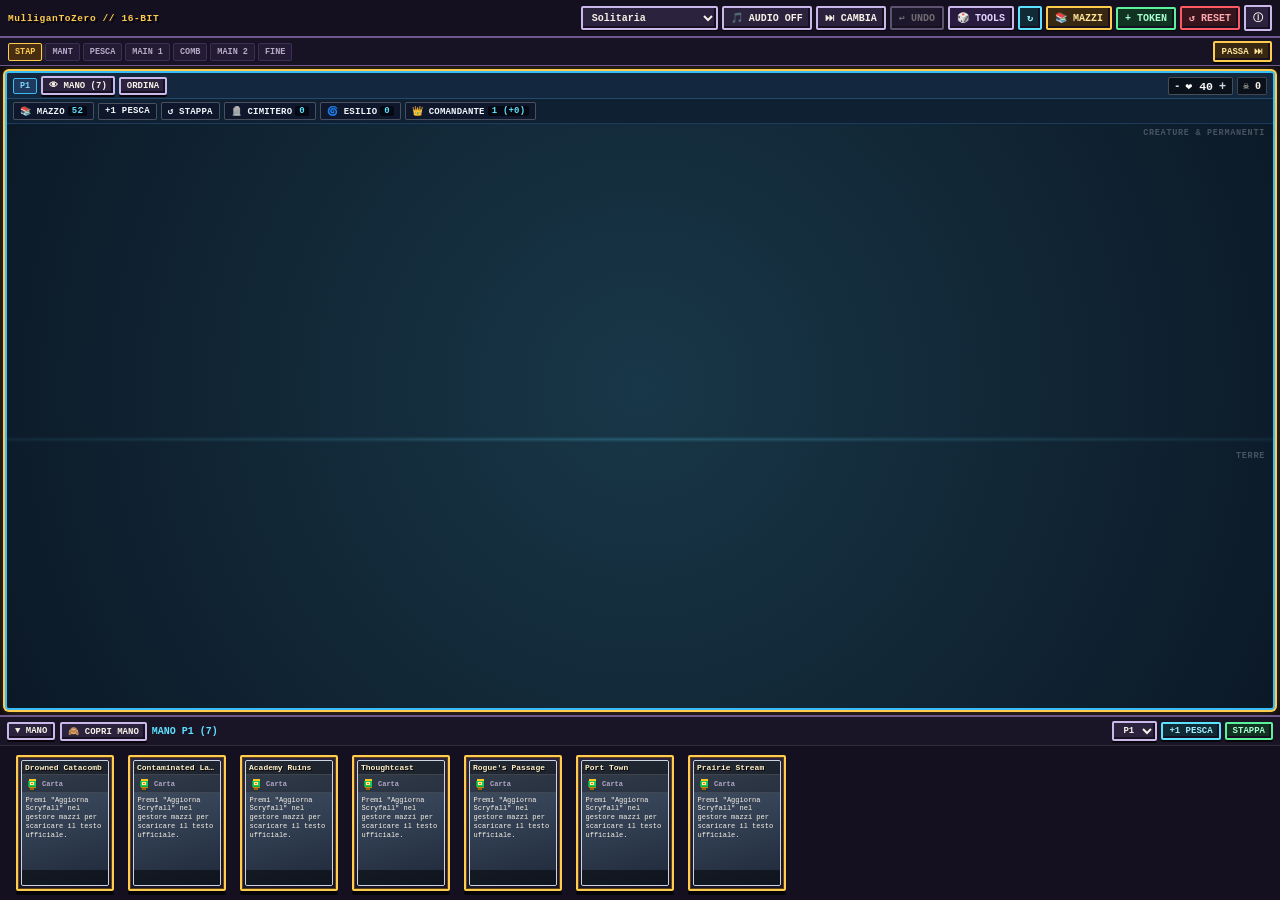
==== MTZ-beta.html @ a7242156 "Add files via upload" ====
<!DOCTYPE html>
<html lang="it">
<head>
<meta charset="UTF-8">
<meta name="viewport" content="width=device-width, initial-scale=1.0, maximum-scale=1.0, user-scalable=no">
<meta name="theme-color" content="#0e0b14">
<meta name="mobile-web-app-capable" content="yes">
<meta name="apple-mobile-web-app-capable" content="yes">
<title>MulliganToZero — MTG Tabletop Pro v5 (16-Bit Edition)</title>
<style>
  :root {
    --bg-dark: #0e0b14;
    --bg-panel: #1a1526;
    --bg-card: #241d34;
    --border-dim: #2a3142;
    --text-main: #f7f2e7;
    --text-muted: #b5a9c9;
    --gold: #ffcc4d;
    --arcane: #5ce1ff;
    --crimson: #ff5964;
    --emerald: #5cf29c;
    --accent-gold: #ffcc4d;
    --accent-cyan: #5ce1ff;
    --accent-green: #5cf29c;
    --accent-red: #ff5964;
    --accent-purple: #a855f7;
    --pixel-border: #6e598c;
    --pixel-light: #cbb8eb;
    --font-pixel: 'Courier New', Courier, monospace;
    --font-ui: 'Courier New', Courier, monospace;
  }

  * {
    box-sizing: border-box;
    -webkit-tap-highlight-color: transparent;
    user-select: none;
  }

  html, body {
    margin: 0;
    padding: 0;
    width: 100%;
    height: 100%;
    background-color: var(--bg-dark);
    background-image:
      radial-gradient(circle at 50% 12%, rgba(255, 204, 77, 0.12), transparent 55%),
      repeating-linear-gradient(
        0deg,
        rgba(255, 255, 255, 0.02) 0px,
        rgba(255, 255, 255, 0.02) 2px,
        transparent 2px,
        transparent 4px
      );
    color: var(--text-main);
    font-family: var(--font-ui);
    overflow: hidden;
  }

  /* 16-Bit Stepped Pixel FX Layer (Fast tiny sparkling dust, no big yellow balls) */
  #tavern-fx-layer {
    position: fixed;
    inset: 0;
    pointer-events: none;
    z-index: 9999;
    overflow: hidden;
  }

  .tavern-sparkle {
    position: absolute;
    width: 2px;
    height: 2px;
    background: #ffffff;
    box-shadow:
      0 -2px 0 rgba(92, 225, 255, 0.95),
      0 2px 0 rgba(92, 225, 255, 0.95),
      -2px 0 0 rgba(255, 232, 133, 0.95),
      2px 0 0 rgba(255, 232, 133, 0.95);
    transform: translate(-50%, -50%) scale(0.5);
    opacity: 0;
    animation: fastTwinkleSpark var(--dur, 480ms) steps(4) forwards;
  }

  .card-energy-pulse {
    border-color: var(--arcane) !important;
    box-shadow: 0 0 0 1px #ffffff, 0 0 12px rgba(92, 225, 255, 0.55), 0 5px 0 #07050a !important;
  }

  .card-glint-ring {
    position: absolute;
    inset: -2px;
    border: 1px dashed rgba(255, 248, 214, 0.85);
    pointer-events: none;
    animation: pixelRingAnim 420ms steps(4) forwards;
    z-index: 6;
  }

  .board-shake {
    animation: pixelShake 220ms steps(4);
  }

  @keyframes fastTwinkleSpark {
    0% {
      opacity: 0;
      transform: translate(-50%, -50%) scale(0.4);
    }
    25% {
      opacity: 1;
      transform: translate(calc(-50% + var(--dx, 10px) * 0.3), calc(-50% + var(--dy, -12px) * 0.3)) scale(1.15);
    }
    55% {
      opacity: 0.45;
      transform: translate(calc(-50% + var(--dx, 10px) * 0.65), calc(-50% + var(--dy, -12px) * 0.65)) scale(0.75);
    }
    80% {
      opacity: 1;
      transform: translate(calc(-50% + var(--dx, 10px) * 0.85), calc(-50% + var(--dy, -12px) * 0.85)) scale(1.0);
    }
    100% {
      opacity: 0;
      transform: translate(calc(-50% + var(--dx, 14px)), calc(-50% + var(--dy, -20px))) scale(0.2);
    }
  }

  @keyframes pixelRingAnim {
    0% { opacity: 1; transform: scale(0.96); }
    100% { opacity: 0; transform: scale(1.1); }
  }

  @keyframes pixelShake {
    0% { transform: translate(0, 0); }
    25% { transform: translate(-4px, 2px); }
    50% { transform: translate(4px, -2px); }
    75% { transform: translate(-2px, -2px); }
    100% { transform: translate(0, 0); }
  }

  /* App Shell */
  #app {
    display: flex;
    flex-direction: column;
    width: 100%;
    height: 100dvh;
  }

  /* Top Bar */
  .topbar {
    display: flex;
    align-items: center;
    justify-content: space-between;
    gap: 5px;
    padding: 5px 8px;
    background: #141020;
    border-bottom: 2px solid var(--pixel-border);
    flex-shrink: 0;
    z-index: 25;
  }

  .brand-title {
    font-family: var(--font-pixel);
    font-size: 9.5px;
    font-weight: 800;
    color: var(--gold);
    letter-spacing: 0.6px;
    text-shadow: 2px 2px 0 #07050a;
    white-space: nowrap;
  }

  .top-controls {
    display: flex;
    align-items: center;
    gap: 4px;
    overflow-x: auto;
    scrollbar-width: none;
  }
  .top-controls::-webkit-scrollbar { display: none; }

  .btn {
    font-family: var(--font-ui);
    background: #2b223d;
    color: var(--text-main);
    border: 2px solid var(--pixel-light);
    box-shadow: inset -2px -2px 0 #161022, 0 2px 0 #07050a;
    border-radius: 2px;
    padding: 4px 7px;
    font-size: 10px;
    font-weight: 700;
    text-transform: uppercase;
    cursor: pointer;
    white-space: nowrap;
    transition: transform 0.08s steps(2), background 0.1s steps(2);
  }
  .btn:hover { background: #3b2e54; border-color: var(--gold); color: #fff3c4; }
  .btn:active { transform: translateY(1px); }
  .btn:disabled { opacity: 0.4; pointer-events: none; }
  .btn-gold { border-color: var(--gold); background: #382811; color: #ffe599; }
  .btn-cyan { border-color: var(--arcane); background: #102a36; color: #9ef0ff; }
  .btn-green { border-color: var(--emerald); background: #103322; color: #a7ffcf; }
  .btn-red { border-color: var(--crimson); background: #38141c; color: #ffa8b0; }
  .btn-purple { border-color: var(--pixel-light); background: #291b3f; color: #e2d4ff; }
  .btn-audio-on {
    background: #472d12;
    border-color: var(--gold);
    color: var(--gold);
    box-shadow: inset -2px -2px 0 #241507, 0 0 10px rgba(255, 204, 77, 0.35), 0 2px 0 #07050a;
  }

  select.btn { padding: 3.5px 5px; outline: none; text-transform: none; }

  /* Phase Bar */
  .phasebar {
    display: flex;
    align-items: center;
    justify-content: space-between;
    gap: 4px;
    padding: 3px 8px;
    background: #171224;
    border-bottom: 1px solid var(--pixel-border);
    flex-shrink: 0;
    z-index: 20;
  }

  .phases-list {
    display: flex;
    align-items: center;
    gap: 3px;
    overflow-x: auto;
    scrollbar-width: none;
  }
  .phases-list::-webkit-scrollbar { display: none; }

  .phase-pill {
    font-size: 8.5px;
    font-weight: 800;
    padding: 3px 6px;
    border-radius: 2px;
    background: #231b33;
    color: var(--text-muted);
    border: 1px solid #3c2f57;
    cursor: pointer;
  }
  .phase-pill.active {
    background: #472d12;
    color: var(--gold);
    border-color: var(--gold);
    box-shadow: 0 0 8px rgba(255, 204, 77, 0.3);
  }

  /* Main Table Grid */
  #table-area {
    flex: 1;
    display: grid;
    gap: 5px;
    padding: 5px;
    overflow: hidden;
    position: relative;
    background: #0b0810;
  }

  .mode-solo { grid-template-columns: 1fr; grid-template-rows: 1fr; }
  .mode-1v1, .mode-1v1-normal { grid-template-columns: 1fr; grid-template-rows: 1fr 1fr; }
  .mode-1v1v1 { grid-template-columns: 1fr 1fr; grid-template-rows: 1fr 1fr; }
  .mode-1v1v1 .seat-0 { grid-column: 1 / 3; }
  .mode-1v1v1v1, .mode-2v2 { grid-template-columns: 1fr 1fr; grid-template-rows: 1fr 1fr; }

  /* Player Seat & Distinct Theme Tints */
  .player-seat {
    display: flex;
    flex-direction: column;
    border-radius: 4px;
    overflow: hidden;
    position: relative;
    transition: transform 0.25s steps(6), border-color 0.2s ease, box-shadow 0.2s ease;
  }

  /* P1: Blu di Prussia */
  .seat-theme-0 {
    background: #0d1b2a;
    border: 2px solid #38bdf8;
    box-shadow: inset 0 0 0 2px #1e3a5f, 0 4px 0 #07050a;
  }
  .seat-theme-0 .seat-header { background: #13283e; border-bottom: 1px solid #23496d; }
  .seat-theme-0 .zones-strip { background: #0f2033; border-bottom: 1px solid #1d3c5c; }
  .seat-theme-0 .battlefield {
    background:
      radial-gradient(circle at 50% 45%, rgba(92, 225, 255, 0.14) 0%, rgba(11, 24, 38, 0.78) 100%),
      linear-gradient(to bottom, transparent 53.5%, rgba(92, 225, 255, 0.22) 54%, transparent 54.5%);
  }
  .seat-theme-0 .p-badge { background: #1e3a5f; color: #7dd3fc; border-color: #38bdf8; }

  /* P2: Rosso Bordeaux */
  .seat-theme-1 {
    background: #260d14;
    border: 2px solid #ff5964;
    box-shadow: inset 0 0 0 2px #581829, 0 4px 0 #07050a;
  }
  .seat-theme-1 .seat-header { background: #38131d; border-bottom: 1px solid #631c2f; }
  .seat-theme-1 .zones-strip { background: #2d0f17; border-bottom: 1px solid #521727; }
  .seat-theme-1 .battlefield {
    background:
      radial-gradient(circle at 50% 45%, rgba(255, 89, 100, 0.15) 0%, rgba(32, 10, 16, 0.78) 100%),
      linear-gradient(to bottom, transparent 53.5%, rgba(255, 89, 100, 0.22) 54%, transparent 54.5%);
  }
  .seat-theme-1 .p-badge { background: #581829; color: #fda4af; border-color: #ff5964; }

  /* P3: Verde Militare */
  .seat-theme-2 {
    background: #142116;
    border: 2px solid #5cf29c;
    box-shadow: inset 0 0 0 2px #28422b, 0 4px 0 #07050a;
  }
  .seat-theme-2 .seat-header { background: #1c2e1f; border-bottom: 1px solid #324f36; }
  .seat-theme-2 .zones-strip { background: #172619; border-bottom: 1px solid #29412c; }
  .seat-theme-2 .battlefield {
    background:
      radial-gradient(circle at 50% 45%, rgba(92, 242, 156, 0.14) 0%, rgba(16, 28, 18, 0.78) 100%),
      linear-gradient(to bottom, transparent 53.5%, rgba(92, 242, 156, 0.2) 54%, transparent 54.5%);
  }
  .seat-theme-2 .p-badge { background: #28422b; color: #bbf7d0; border-color: #5cf29c; }

  /* P4: Giallo Ocra */
  .seat-theme-3 {
    background: #241b0c;
    border: 2px solid #ffcc4d;
    box-shadow: inset 0 0 0 2px #4d3712, 0 4px 0 #07050a;
  }
  .seat-theme-3 .seat-header { background: #332611; border-bottom: 1px solid #6e4f1a; }
  .seat-theme-3 .zones-strip { background: #291e0d; border-bottom: 1px solid #594015; }
  .seat-theme-3 .battlefield {
    background:
      radial-gradient(circle at 50% 45%, rgba(255, 204, 77, 0.14) 0%, rgba(30, 22, 9, 0.78) 100%),
      linear-gradient(to bottom, transparent 53.5%, rgba(255, 204, 77, 0.2) 54%, transparent 54.5%);
  }
  .seat-theme-3 .p-badge { background: #4d3712; color: #fde68a; border-color: #ffcc4d; }

  .player-seat.active-turn {
    box-shadow: 0 0 0 2px var(--gold), 0 0 14px rgba(255, 204, 77, 0.35);
  }

  .seat-rotated { transform: rotate(180deg); }

  /* Player Header */
  .seat-header {
    display: flex;
    align-items: center;
    justify-content: space-between;
    gap: 4px;
    padding: 3px 6px;
    flex-shrink: 0;
    flex-wrap: wrap;
  }

  .player-id { display: flex; align-items: center; gap: 4px; flex-wrap: wrap; }

  .p-badge {
    font-family: var(--font-pixel);
    font-size: 8.5px;
    font-weight: 800;
    padding: 2px 6px;
    border-radius: 2px;
    border: 1px solid;
  }

  .team-tag {
    font-size: 9px;
    font-weight: 800;
    padding: 1px 4px;
    border-radius: 2px;
    background: #311042;
    color: #e879f9;
  }

  .counters-row { display: flex; align-items: center; gap: 4px; }

  .life-box {
    display: flex;
    align-items: center;
    background: rgba(9, 12, 18, 0.8);
    border: 1px solid rgba(255, 255, 255, 0.25);
    border-radius: 2px;
    overflow: hidden;
  }

  .life-btn {
    background: transparent;
    border: none;
    box-shadow: none;
    color: #cbd5e1;
    font-weight: 800;
    font-size: 12px;
    padding: 1px 6px;
    cursor: pointer;
  }
  .life-btn:hover { background: rgba(255,255,255,0.12); color: #fff; transform: none; }

  .life-val {
    font-weight: 800;
    font-size: 11.5px;
    min-width: 22px;
    text-align: center;
    color: #f8fafc;
  }

  .mini-counter {
    display: flex;
    align-items: center;
    gap: 2px;
    background: rgba(9, 12, 18, 0.8);
    border: 1px solid rgba(255, 255, 255, 0.22);
    border-radius: 2px;
    padding: 2px 5px;
    font-size: 10px;
    font-weight: 700;
    cursor: pointer;
  }

  /* Zones Strip with Full Labels */
  .zones-strip {
    display: flex;
    align-items: center;
    gap: 4px;
    padding: 3px 6px;
    overflow-x: auto;
    flex-shrink: 0;
    scrollbar-width: none;
  }
  .zones-strip::-webkit-scrollbar { display: none; }

  .zone-chip {
    display: flex;
    align-items: center;
    gap: 3px;
    padding: 2.5px 6px;
    border-radius: 2px;
    font-size: 9px;
    font-weight: 800;
    letter-spacing: 0.2px;
    background: rgba(15, 23, 42, 0.82);
    border: 1px solid rgba(255, 255, 255, 0.24);
    color: #f1f5f9;
    cursor: pointer;
    white-space: nowrap;
  }
  .zone-chip.drop-hover {
    background: #472d12;
    border-color: var(--gold);
    color: #ffe599;
  }
  .zone-chip span.cnt {
    background: rgba(0, 0, 0, 0.6);
    padding: 0 4px;
    border-radius: 2px;
    color: var(--arcane);
    font-weight: 800;
  }

  /* Free-Form & Auto-Row Battlefield */
  .battlefield {
    flex: 1;
    position: relative;
    overflow: hidden;
    perspective: 900px;
  }

  .battlefield.drop-target-active {
    box-shadow: inset 0 0 20px rgba(92, 242, 156, 0.45);
    outline: 2px dashed rgba(92, 242, 156, 0.85);
    outline-offset: -3px;
  }

  .bf-guide-top, .bf-guide-bot {
    position: absolute;
    right: 8px;
    font-size: 8.5px;
    font-weight: 800;
    text-transform: uppercase;
    letter-spacing: 0.7px;
    color: rgba(241, 245, 249, 0.26);
    pointer-events: none;
  }
  .bf-guide-top { top: 4px; }
  .bf-guide-bot { top: 56%; }

  /* 16-Bit Card + 3D Tilt + Foil */
  .mtg-card {
    width: 98px;
    height: 136px;
    background: linear-gradient(165deg, #2d2342 0%, #191326 100%);
    border: 2px solid var(--gold);
    box-shadow: inset 0 0 0 1px #5c4318, 0 4px 0 #07050a;
    border-radius: 2px;
    padding: 3px;
    display: flex;
    flex-direction: column;
    position: relative;
    cursor: grab;
    transform-style: preserve-3d;
    transform: perspective(800px) rotateX(var(--rx, 0deg)) rotateY(var(--ry, 0deg)) translateZ(var(--tz, 0px));
    transition: transform 0.12s ease-out, border-color 0.12s ease, box-shadow 0.15s ease;
    flex-shrink: 0;
    touch-action: none;
    overflow: hidden;
  }

  .mtg-card::before {
    content: "";
    position: absolute;
    inset: 0;
    pointer-events: none;
    opacity: var(--foil-op, 0);
    background: radial-gradient(
      circle at var(--fx, 50%) var(--fy, 50%),
      rgba(255, 245, 190, 0.36) 0%,
      rgba(92, 225, 255, 0.22) 32%,
      rgba(255, 89, 100, 0.14) 55%,
      transparent 75%
    );
    mix-blend-mode: screen;
    transition: opacity 0.15s ease;
    z-index: 3;
  }

  .battlefield .mtg-card {
    position: absolute;
  }

  .mtg-card.tapped {
    transform: perspective(800px) rotate(90deg) scale(0.92);
    box-shadow: -4px 4px 0 #07050a;
  }

  .mtg-card.tap-flash { animation: tapPulse 0.4s steps(4); }
  @keyframes tapPulse {
    0% { box-shadow: 0 0 0 0 rgba(255, 204, 77, 0.9); }
    100% { box-shadow: 0 0 0 14px rgba(255, 204, 77, 0); }
  }

  .mtg-card.untap-flash { animation: untapPulse 0.4s steps(4); }
  @keyframes untapPulse {
    0% { box-shadow: 0 0 0 0 rgba(92, 242, 156, 0.9); }
    100% { box-shadow: 0 0 0 14px rgba(92, 242, 156, 0); }
  }

  .drag-ghost {
    position: fixed;
    z-index: 9500;
    pointer-events: none;
    transform: translate(-50%, -50%) scale(1.1) rotate(2deg);
    box-shadow: 0 14px 24px rgba(0, 0, 0, 0.85), 0 0 14px rgba(255, 204, 77, 0.55);
    opacity: 0.95;
  }

  .card-inner {
    flex: 1;
    border-radius: 2px;
    display: flex;
    flex-direction: column;
    overflow: hidden;
    background: linear-gradient(165deg, #33294d 0%, #1c152b 100%);
    border: 1px solid rgba(255, 255, 255, 0.2);
  }

  .frame-W .card-inner { background: linear-gradient(165deg, #6b6352 0%, #383226 100%); border-color: #fef08a; }
  .frame-U .card-inner { background: linear-gradient(165deg, #1d4ed8 0%, #0f172a 100%); border-color: #5ce1ff; }
  .frame-B .card-inner { background: linear-gradient(165deg, #6b21a8 0%, #1e1b4b 100%); border-color: #d8b4fe; }
  .frame-R .card-inner { background: linear-gradient(165deg, #991b1b 0%, #3d0c14 100%); border-color: #ff5964; }
  .frame-G .card-inner { background: linear-gradient(165deg, #15803d 0%, #052e16 100%); border-color: #5cf29c; }
  .frame-M {
    border-color: #ffe066;
    box-shadow: inset 0 0 0 1px #78350f, 0 0 10px rgba(255, 204, 77, 0.35), 0 4px 0 #07050a;
  }
  .frame-M .card-inner {
    background: linear-gradient(165deg, #a16207 0%, #713f12 48%, #451a03 100%);
    border-color: #fde047;
    box-shadow: inset 0 0 12px rgba(254, 240, 138, 0.45);
    position: relative;
  }
  .frame-M .card-inner::after {
    content: "";
    position: absolute;
    inset: 0;
    pointer-events: none;
    background: linear-gradient(
      115deg,
      transparent 18%,
      rgba(255, 248, 196, 0.28) 34%,
      rgba(92, 225, 255, 0.24) 46%,
      rgba(232, 121, 249, 0.22) 56%,
      rgba(255, 224, 102, 0.28) 68%,
      transparent 82%
    );
    background-size: 240% 240%;
    mix-blend-mode: screen;
    animation: goldFoilShimmer 3.6s linear infinite;
    z-index: 2;
  }
  .frame-M::before {
    opacity: max(0.32, var(--foil-op, 0)) !important;
    background: radial-gradient(
      circle at var(--fx, 50%) var(--fy, 50%),
      rgba(255, 250, 205, 0.55) 0%,
      rgba(92, 225, 255, 0.36) 26%,
      rgba(232, 121, 249, 0.28) 48%,
      rgba(255, 204, 77, 0.22) 66%,
      transparent 82%
    ) !important;
  }
  @keyframes goldFoilShimmer {
    0% { background-position: 0% 0%; }
    50% { background-position: 100% 100%; }
    100% { background-position: 0% 0%; }
  }
  .frame-C .card-inner { background: linear-gradient(165deg, #475569 0%, #1e293b 100%); border-color: #cbd5e1; }
  .frame-L .card-inner { background: linear-gradient(165deg, #57534e 0%, #292524 100%); border-color: #d6d3d1; }

  .card-head {
    display: flex;
    align-items: center;
    justify-content: space-between;
    gap: 2px;
    padding: 2px 3px;
    background: rgba(0, 0, 0, 0.52);
    border-bottom: 1px solid rgba(255, 255, 255, 0.14);
  }

  .card-name {
    font-size: 8px;
    font-weight: 800;
    color: #fff2c6;
    text-shadow: 1px 1px 0 #09060f;
    white-space: nowrap;
    overflow: hidden;
    text-overflow: ellipsis;
    flex: 1;
  }

  .card-mana { display: flex; align-items: center; gap: 1px; flex-shrink: 0; }

  .card-type {
    display: flex;
    align-items: center;
    gap: 3px;
    font-size: 7px;
    font-weight: 700;
    color: var(--text-muted);
    padding: 1.5px 3px;
    background: rgba(0, 0, 0, 0.28);
    border-bottom: 1px solid rgba(255, 255, 255, 0.1);
    white-space: nowrap;
    overflow: hidden;
  }

  .card-type-text {
    overflow: hidden;
    text-overflow: ellipsis;
    white-space: nowrap;
    flex: 1;
  }

  .pixel-type-icon {
    width: 14px;
    height: 14px;
    flex-shrink: 0;
    image-rendering: pixelated;
  }

  .pixel-type-icon.lg {
    width: 22px;
    height: 22px;
  }

  .card-oracle {
    flex: 1;
    padding: 2.5px 3.5px;
    font-size: 7px;
    line-height: 1.25;
    color: var(--text-main);
    overflow: hidden;
    word-break: break-word;
  }

  .card-footer {
    display: flex;
    align-items: center;
    justify-content: space-between;
    padding: 1.5px 3px;
    background: rgba(0, 0, 0, 0.5);
    min-height: 15px;
  }

  .quick-tap-btn {
    background: #2b223d;
    border: 1px solid var(--pixel-light);
    color: #f8fafc;
    border-radius: 2px;
    font-size: 8.5px;
    font-weight: 800;
    padding: 0 4px;
    line-height: 13px;
    cursor: pointer;
    z-index: 4;
  }

  .pt-badge {
    margin-left: auto;
    background: #140f1f;
    border: 1px solid var(--gold);
    border-radius: 2px;
    padding: 0 3.5px;
    font-size: 8px;
    font-weight: 800;
    color: var(--gold);
  }

  .counters-badge {
    position: absolute;
    top: -4px;
    right: -4px;
    background: var(--crimson);
    color: #fff;
    border: 1px solid #09060f;
    border-radius: 2px;
    padding: 0.5px 4px;
    font-size: 8.5px;
    font-weight: 800;
    z-index: 5;
  }

  /* Mana Symbols */
  .mana-sym {
    display: inline-flex;
    align-items: center;
    justify-content: center;
    width: 11px;
    height: 11px;
    border-radius: 2px;
    font-size: 7px;
    font-weight: 900;
    line-height: 1;
    border: 1px solid rgba(0,0,0,0.75);
    vertical-align: middle;
  }
  .mana-sym.lg { width: 17px; height: 17px; font-size: 10px; }
  .m-W { background: #fef9c3; color: #422006; }
  .m-U { background: #5ce1ff; color: #082f49; }
  .m-B { background: #a855f7; color: #faf5ff; }
  .m-R { background: #ff5964; color: #450a0a; }
  .m-G { background: #5cf29c; color: #052e16; }
  .m-C { background: #cbd5e1; color: #0f172a; }
  .m-T { background: #e2e8f0; color: #0f172a; }

  /* Hand Drawer */
  .hand-drawer {
    background: #141020;
    border-top: 2px solid var(--pixel-border);
    flex-shrink: 0;
    display: flex;
    flex-direction: column;
    z-index: 15;
  }

  .seat-hand-dock {
    background: rgba(14, 11, 20, 0.9);
    border-top: 1px solid var(--pixel-border);
    flex-shrink: 0;
    display: flex;
    flex-direction: column;
  }

  .hand-bar {
    height: 29px;
    display: flex;
    align-items: center;
    justify-content: space-between;
    padding: 0 7px;
    background: rgba(26, 21, 38, 0.95);
    border-bottom: 1px solid rgba(255, 255, 255, 0.1);
  }

  .hand-cards-strip {
    display: flex;
    align-items: center;
    gap: 14px;
    padding: 8px 16px;
    overflow-x: auto;
    overflow-y: hidden;
    height: 154px;
    flex-wrap: nowrap;
    -webkit-overflow-scrolling: touch;
    touch-action: pan-x;
    cursor: grab;
    scrollbar-width: thin;
    scrollbar-color: #6e598c #0e0b14;
    perspective: 900px;
  }
  .hand-cards-strip:active { cursor: grabbing; }

  .hand-cards-strip.peek-hidden .mtg-card {
    background: linear-gradient(135deg, #241d34 0%, #140f1f 100%);
    border-color: var(--gold);
  }
  .hand-cards-strip.peek-hidden .mtg-card::before { display: none; }
  .hand-cards-strip.peek-hidden .card-inner { opacity: 0; }
  .hand-cards-strip.peek-hidden .mtg-card::after {
    content: 'MTZ';
    position: absolute;
    inset: 0;
    display: flex;
    align-items: center;
    justify-content: center;
    font-family: var(--font-pixel);
    font-size: 10px;
    font-weight: 800;
    color: var(--gold);
    letter-spacing: 1px;
  }

  .collapsed .hand-cards-strip { display: none; }

  /* Modals */
  .modal-backdrop {
    position: fixed;
    inset: 0;
    background: rgba(8, 6, 12, 0.84);
    display: none;
    align-items: center;
    justify-content: center;
    padding: 12px;
    z-index: 100;
  }
  .modal-backdrop.open { display: flex; }

  .modal-box {
    width: 100%;
    max-width: 460px;
    max-height: 88dvh;
    background: var(--bg-panel);
    border: 3px solid var(--pixel-light);
    box-shadow: inset 0 0 0 3px var(--pixel-border), 0 6px 0 #07050a;
    border-radius: 2px;
    display: flex;
    flex-direction: column;
    overflow: hidden;
  }

  .modal-head {
    display: flex;
    align-items: center;
    justify-content: space-between;
    padding: 9px 12px;
    background: #231b33;
    border-bottom: 2px solid var(--pixel-border);
  }

  .modal-title {
    font-family: var(--font-pixel);
    font-size: 9.5px;
    font-weight: 800;
    color: var(--gold);
  }

  .modal-body {
    padding: 12px;
    overflow-y: auto;
    display: flex;
    flex-direction: column;
    gap: 10px;
    touch-action: pan-y;
  }

  .inspect-card-preview {
    width: 100%;
    background: #09060f;
    border: 3px solid var(--gold);
    border-radius: 2px;
    padding: 6px;
  }

  .inspect-inner {
    border-radius: 2px;
    padding: 10px;
    background: linear-gradient(165deg, #2d2342 0%, #191326 100%);
    border: 1px solid rgba(255,255,255,0.2);
    display: flex;
    flex-direction: column;
    gap: 8px;
  }

  .inspect-head {
    display: flex;
    align-items: center;
    justify-content: space-between;
    gap: 8px;
    border-bottom: 1px solid rgba(255,255,255,0.15);
    padding-bottom: 6px;
  }

  .inspect-name { font-size: 14px; font-weight: 800; color: #fff2c6; }
  .inspect-type { display: flex; align-items: center; gap: 6px; font-size: 11.5px; font-weight: 600; color: var(--text-muted); }
  .inspect-oracle {
    font-size: 12.5px;
    line-height: 1.45;
    color: var(--text-main);
    background: rgba(0,0,0,0.35);
    padding: 8px;
    border-radius: 2px;
    max-height: 150px;
    overflow-y: auto;
    white-space: pre-line;
  }

  .action-grid { display: grid; grid-template-columns: 1fr 1fr; gap: 6px; }

  textarea.deck-input, input.text-input {
    width: 100%;
    background: #110d1a;
    color: var(--text-main);
    border: 2px solid var(--pixel-border);
    box-shadow: inset 2px 2px 0 #07050a;
    border-radius: 2px;
    padding: 8px;
    font-family: var(--font-ui);
    font-size: 12px;
    user-select: text;
  }

  .progress-bar-wrap {
    width: 100%;
    height: 10px;
    background: #110d1a;
    border-radius: 2px;
    overflow: hidden;
    border: 1px solid var(--pixel-border);
    display: none;
  }
  .progress-bar-fill {
    height: 100%;
    width: 0%;
    background: linear-gradient(90deg, var(--gold), var(--emerald));
    transition: width 0.2s ease;
  }

  .list-item {
    display: flex;
    align-items: center;
    justify-content: space-between;
    gap: 6px;
    padding: 7px 9px;
    background: #231b33;
    border: 1px solid var(--pixel-border);
    border-radius: 2px;
    font-size: 12px;
  }

  .mana-pool-grid {
    display: grid;
    grid-template-columns: repeat(6, 1fr);
    gap: 6px;
  }

  .mana-pool-cell {
    display: flex;
    flex-direction: column;
    align-items: center;
    gap: 4px;
    background: #231b33;
    border: 1px solid var(--pixel-border);
    border-radius: 2px;
    padding: 6px 4px;
  }

  .credits-footer {
    font-size: 11px;
    color: var(--text-main);
    background: #110d1a;
    border: 1px solid var(--pixel-border);
    border-radius: 2px;
    padding: 10px;
    line-height: 1.45;
  }
</style>
</head>
<body>

<div id="tavern-fx-layer" aria-hidden="true"></div>

<div id="app">
  <!-- Top Bar -->
  <header class="topbar">
    <span class="brand-title">MulliganToZero // 16-BIT</span>
    <div class="top-controls">
      <select id="mode-select" class="btn" onchange="changeMode(this.value)">
        <option value="solo">Solitaria</option>
        <option value="1v1">1 vs 1 (Specchio)</option>
        <option value="1v1-normal">1 vs 1 (Normale)</option>
        <option value="1v1v1">1v1v1</option>
        <option value="1v1v1v1">1v1v1v1</option>
        <option value="2v2">2 vs 2</option>
      </select>
      <button id="audio-btn" class="btn" onclick="toggleTavernMusic()" title="Musica Taverna 84 BPM">🎵 AUDIO OFF</button>
      <button id="next-track-btn" class="btn" onclick="cycleTavernTrack()" title="Cambia traccia">⏭ CAMBIA</button>
      <button id="undo-btn" class="btn" onclick="undoLastAction()" disabled title="Annulla ultima azione">↩ UNDO</button>
      <button class="btn btn-purple" onclick="openToolsModal()" title="Dado D20, Moneta &amp; Pool Mana">🎲 TOOLS</button>
      <button class="btn btn-cyan" onclick="rotateSeats()" title="Ruota sedute tavolo">↻</button>
      <button class="btn btn-gold" onclick="openDeckManager()">📚 MAZZI</button>
      <button class="btn btn-green" onclick="openTokenModal()">+ TOKEN</button>
      <button id="reset-btn" class="btn btn-red" onclick="handleResetClick()">↺ RESET</button>
      <button class="btn" onclick="openCreditsModal()">ⓘ</button>
    </div>
  </header>

  <!-- Phase Bar -->
  <div class="phasebar">
    <div class="phases-list" id="phases-list">
      <div class="phase-pill active" onclick="setPhase(0)">STAP</div>
      <div class="phase-pill" onclick="setPhase(1)">MANT</div>
      <div class="phase-pill" onclick="setPhase(2)">PESCA</div>
      <div class="phase-pill" onclick="setPhase(3)">MAIN 1</div>
      <div class="phase-pill" onclick="setPhase(4)">COMB</div>
      <div class="phase-pill" onclick="setPhase(5)">MAIN 2</div>
      <div class="phase-pill" onclick="setPhase(6)">FINE</div>
    </div>
    <button class="btn btn-gold" style="padding:3px 7px;font-size:9px;" onclick="passTurn()">PASSA ⏭</button>
  </div>

  <!-- Table Area -->
  <main id="table-area" class="mode-solo"></main>

  <!-- Global Collapsible Hand Drawer -->
  <section id="hand-drawer" class="hand-drawer">
    <div class="hand-bar">
      <div style="display:flex;align-items:center;gap:5px;">
        <button id="toggle-hand-btn" class="btn" style="padding:2px 6px;font-size:9px;" onclick="toggleHandDrawer()">▼ MANO</button>
        <button id="global-peek-btn" class="btn" style="padding:2px 6px;font-size:9px;" onclick="togglePeekPrivacy(state.handPlayer)">🙈 COPRI</button>
        <span id="hand-owner-label" style="font-size:10px;font-weight:800;color:var(--arcane);">MANO P1 (0)</span>
      </div>
      <div style="display:flex;align-items:center;gap:4px;">
        <select id="active-hand-player" class="btn" style="padding:2px 5px;font-size:9px;" onchange="selectHandPlayer(parseInt(this.value, 10))"></select>
        <button class="btn btn-cyan" style="padding:2px 6px;font-size:9px;" onclick="drawCards(state.handPlayer, 1)">+1 PESCA</button>
        <button class="btn btn-green" style="padding:2px 6px;font-size:9px;" onclick="untapAll(state.handPlayer)">STAPPA</button>
      </div>
    </div>
    <div id="hand-cards-strip" class="hand-cards-strip"></div>
  </section>
</div>

<!-- Card Action / Inspect Modal -->
<div id="card-modal" class="modal-backdrop" onclick="if(event.target===this) closeModal('card-modal')">
  <div class="modal-box">
    <div class="modal-head">
      <span class="modal-title">COSA VUOI FARE?</span>
      <button class="btn btn-red" style="padding:3px 8px;" onclick="closeModal('card-modal')">✕</button>
    </div>
    <div class="modal-body" id="card-modal-body"></div>
  </div>
</div>

<!-- Library / Zone Modal -->
<div id="zone-modal" class="modal-backdrop" onclick="if(event.target===this) closeModal('zone-modal')">
  <div class="modal-box">
    <div class="modal-head">
      <span class="modal-title" id="zone-modal-title">ZONA</span>
      <button class="btn btn-red" style="padding:3px 8px;" onclick="closeModal('zone-modal')">✕</button>
    </div>
    <div class="modal-body" id="zone-modal-body"></div>
  </div>
</div>

<!-- Tools Modal (D20, Coin Flip, Mana Pool) -->
<div id="tools-modal" class="modal-backdrop" onclick="if(event.target===this) closeModal('tools-modal')">
  <div class="modal-box">
    <div class="modal-head">
      <span class="modal-title">DADI, MONETA &amp; MANA POOL</span>
      <button class="btn btn-red" style="padding:3px 8px;" onclick="closeModal('tools-modal')">✕</button>
    </div>
    <div class="modal-body">
      <div style="display:grid;grid-template-columns:1fr 1fr;gap:8px;">
        <button class="btn btn-gold" style="padding:10px;font-size:11px;" onclick="rollDice(20)">🎲 LANCIA D20</button>
        <button class="btn btn-cyan" style="padding:10px;font-size:11px;" onclick="flipCoin()">🪙 LANCIA MONETA</button>
      </div>
      <div id="tool-result-box" style="text-align:center;padding:10px;background:#110d1a;border:1px solid var(--pixel-border);border-radius:2px;font-size:13px;font-weight:800;color:var(--gold);">
        Pronto per il lancio!
      </div>
      <div style="display:flex;align-items:center;justify-content:space-between;">
        <span style="font-size:10.5px;font-weight:800;color:var(--text-muted);">POOL MANA FLOTTANTE</span>
        <button class="btn btn-red" style="padding:2px 7px;font-size:9.5px;" onclick="clearManaPool()">SVUOTA MANA</button>
      </div>
      <div class="mana-pool-grid" id="mana-pool-grid"></div>
    </div>
  </div>
</div>

<!-- Deck Manager Modal -->
<div id="deck-modal" class="modal-backdrop" onclick="if(event.target===this) closeModal('deck-modal')">
  <div class="modal-box" style="max-width:520px;">
    <div class="modal-head">
      <span class="modal-title">GESTIONE MAZZI &amp; SCRYFALL</span>
      <button class="btn btn-red" style="padding:3px 8px;" onclick="closeModal('deck-modal')">✕</button>
    </div>
    <div class="modal-body">
      <div style="display:flex;gap:6px;flex-wrap:wrap;">
        <select id="saved-decks-select" class="btn" style="flex:1;" onchange="loadDeckIntoEditor(this.value)"></select>
        <button class="btn btn-green" onclick="createNewDeckSlot()">+ NUOVO</button>
        <button class="btn btn-red" onclick="deleteCurrentDeck()">🗑</button>
      </div>
      <input id="deck-name-input" class="text-input" placeholder="Nome del mazzo (es. The Borg Collective)">
      <div style="display:grid;grid-template-columns:1fr 1fr;gap:6px;">
        <div>
          <label style="font-size:10px;color:var(--text-muted);font-weight:700;">COMANDANTE (Opzionale)</label>
          <input id="deck-commander-input" class="text-input" placeholder="es. The Borg Queen">
        </div>
        <div>
          <label style="font-size:10px;color:var(--text-muted);font-weight:700;">ASSEGNA A GIOCATORE</label>
          <div style="display:flex;gap:4px;">
            <select id="assign-player-select" class="btn" style="flex:1;">
              <option value="0">P1 (Blu di Prussia)</option>
              <option value="1">P2 (Rosso Bordeaux)</option>
              <option value="2">P3 (Verde Militare)</option>
              <option value="3">P4 (Giallo Ocra)</option>
            </select>
            <button class="btn btn-gold" onclick="saveAndAssignDeck()">CARICA</button>
          </div>
        </div>
      </div>
      <label style="font-size:10px;color:var(--text-muted);font-weight:700;">LISTA MAZZO (Formati Arena/MTGO supportati)</label>
      <textarea id="deck-list-textarea" class="deck-input" rows="7" placeholder="Incolla qui la lista del mazzo..."></textarea>
      <label style="font-size:10px;color:var(--text-muted);font-weight:700;">SIDEBOARD (Opzionale)</label>
      <textarea id="deck-sideboard-textarea" class="deck-input" rows="2" placeholder="1 Disallow"></textarea>

      <div class="progress-bar-wrap" id="scryfall-progress-wrap">
        <div class="progress-bar-fill" id="scryfall-progress-fill"></div>
      </div>
      <div id="scryfall-status" style="font-size:11px;color:var(--arcane);font-weight:600;"></div>

      <div style="display:flex;gap:6px;flex-wrap:wrap;">
        <button class="btn btn-gold" style="flex:1;" onclick="saveAndAssignDeck()">💾 SALVA &amp; CARICA NEL TAVOLO</button>
        <button class="btn btn-cyan" onclick="forceRefreshScryfall()">🔄 AGGIORNA SCRYFALL</button>
      </div>
    </div>
  </div>
</div>

<!-- Token Modal -->
<div id="token-modal" class="modal-backdrop" onclick="if(event.target===this) closeModal('token-modal')">
  <div class="modal-box">
    <div class="modal-head">
      <span class="modal-title">CREA PEDINA (TOKEN)</span>
      <button class="btn btn-red" style="padding:3px 8px;" onclick="closeModal('token-modal')">✕</button>
    </div>
    <div class="modal-body">
      <select id="token-owner" class="btn">
        <option value="0">Per Giocatore P1 (Blu di Prussia)</option>
        <option value="1">Per Giocatore P2 (Rosso Bordeaux)</option>
        <option value="2">Per Giocatore P3 (Verde Militare)</option>
        <option value="3">Per Giocatore P4 (Giallo Ocra)</option>
      </select>
      <input id="token-name" class="text-input" placeholder="Nome pedina" value="Pedina Creatura">
      <div style="display:grid;grid-template-columns:1fr 1fr 1fr;gap:6px;">
        <input id="token-pt" class="text-input" placeholder="F/C (es. 1/1)" value="1/1">
        <select id="token-color" class="btn">
          <option value="C">Incolore</option>
          <option value="W">Bianco (W)</option>
          <option value="U">Blu (U)</option>
          <option value="B">Nero (B)</option>
          <option value="R">Rosso (R)</option>
          <option value="G">Verde (G)</option>
          <option value="M">Multicolore</option>
        </select>
        <input id="token-qty" type="number" min="1" max="20" class="text-input" value="1">
      </div>
      <textarea id="token-oracle" class="deck-input" rows="2" placeholder="Abilità (es. Volare, Tocco letale)"></textarea>
      <button class="btn btn-green" onclick="createCustomToken()">✨ GENERA SUL CAMPO</button>
    </div>
  </div>
</div>

<!-- Credits & Legal Modal -->
<div id="credits-modal" class="modal-backdrop" onclick="if(event.target===this) closeModal('credits-modal')">
  <div class="modal-box">
    <div class="modal-head">
      <span class="modal-title">MULLIGANTOZERO — CREDITS &amp; INFO</span>
      <button class="btn btn-red" style="padding:3px 8px;" onclick="closeModal('credits-modal')">✕</button>
    </div>
    <div class="modal-body">
      <div class="credits-footer">
        <strong style="color:var(--gold);font-size:13px;">MulliganToZero — MTG Tabletop Pro v5 (16-Bit Edition)</strong><br><br>
        <strong>Created by Corrado Gallo</strong> with the assistance of AI (<strong>Google Gemini</strong>).<br><br>
        <strong>Tutela &amp; Licenza:</strong> © 2026 Corrado Gallo. Codice sorgente distribuito sotto licenza MIT con attribuzione obbligatoria all'autore.<br><br>
        <strong>Disclaimer IP:</strong> I dati delle carte sono recuperati tramite le API pubbliche di Scryfall. <em>Magic: The Gathering</em>, i simboli di mana e i testi delle carte sono proprietà intellettuale di Wizards of the Coast LLC. MulliganToZero è uno strumento fan-made non ufficiale.
      </div>
    </div>
  </div>
</div>

<script>
// ==================== 16x16 PIXEL-ART SVG CARD TYPE ICONS ====================
const PIXEL_ICONS = {
  creature: `<svg class="pixel-type-icon" viewBox="0 0 16 16" shape-rendering="crispEdges">
    <rect x="2" y="2" width="2" height="2" fill="#fca5a5"/><rect x="3" y="4" width="2" height="3" fill="#ef4444"/><rect x="4" y="7" width="2" height="3" fill="#dc2626"/><rect x="5" y="10" width="2" height="3" fill="#991b1b"/><rect x="6" y="13" width="1" height="2" fill="#7f1d1d"/>
    <rect x="6" y="1" width="2" height="3" fill="#fef2f2"/><rect x="7" y="4" width="2" height="3" fill="#ef4444"/><rect x="8" y="7" width="2" height="4" fill="#dc2626"/><rect x="9" y="11" width="2" height="3" fill="#991b1b"/>
    <rect x="11" y="2" width="2" height="2" fill="#fca5a5"/><rect x="11" y="4" width="2" height="3" fill="#ef4444"/><rect x="12" y="7" width="2" height="3" fill="#dc2626"/><rect x="13" y="10" width="1" height="3" fill="#991b1b"/>
  </svg>`,

  instant: `<svg class="pixel-type-icon" viewBox="0 0 16 16" shape-rendering="crispEdges">
    <rect x="1" y="6" width="4" height="4" fill="#f59e0b"/><rect x="5" y="6" width="3" height="2" fill="#fbbf24"/><rect x="2" y="10" width="3" height="2" fill="#d97706"/>
    <rect x="8" y="5" width="2" height="2" fill="#e0f2fe"/><rect x="10" y="3" width="2" height="3" fill="#38bdf8"/><rect x="9" y="6" width="3" height="2" fill="#0284c7"/><rect x="12" y="4" width="3" height="2" fill="#7dd3fc"/><rect x="11" y="8" width="2" height="3" fill="#38bdf8"/><rect x="13" y="10" width="2" height="2" fill="#e0f2fe"/>
  </svg>`,

  sorcery: `<svg class="pixel-type-icon" viewBox="0 0 16 16" shape-rendering="crispEdges">
    <rect x="7" y="1" width="2" height="2" fill="#fef08a"/><rect x="5" y="3" width="6" height="2" fill="#facc15"/><rect x="4" y="5" width="8" height="3" fill="#f97316"/><rect x="5" y="8" width="6" height="2" fill="#ef4444"/><rect x="7" y="6" width="2" height="3" fill="#fffbeb"/>
    <rect x="2" y="10" width="4" height="2" fill="#fbbf24"/><rect x="3" y="12" width="3" height="2" fill="#d97706"/>
    <rect x="10" y="10" width="4" height="2" fill="#fbbf24"/><rect x="10" y="12" width="3" height="2" fill="#d97706"/>
  </svg>`,

  enchantment: `<svg class="pixel-type-icon" viewBox="0 0 16 16" shape-rendering="crispEdges">
    <rect x="7" y="1" width="2" height="2" fill="#bbf7d0"/>
    <rect x="6" y="3" width="1" height="2" fill="#4ade80"/><rect x="9" y="3" width="1" height="2" fill="#4ade80"/>
    <rect x="2" y="5" width="12" height="2" fill="#22c55e"/>
    <rect x="4" y="7" width="2" height="2" fill="#86efac"/><rect x="10" y="7" width="2" height="2" fill="#86efac"/><rect x="7" y="7" width="2" height="2" fill="#dcfce7"/>
    <rect x="5" y="9" width="2" height="2" fill="#4ade80"/><rect x="9" y="9" width="2" height="2" fill="#4ade80"/>
    <rect x="3" y="11" width="3" height="2" fill="#16a34a"/><rect x="10" y="11" width="3" height="2" fill="#16a34a"/><rect x="7" y="11" width="2" height="2" fill="#22c55e"/>
    <rect x="2" y="13" width="2" height="2" fill="#86efac"/><rect x="12" y="13" width="2" height="2" fill="#86efac"/>
  </svg>`,

  artifact: `<svg class="pixel-type-icon" viewBox="0 0 16 16" shape-rendering="crispEdges">
    <rect x="7" y="1" width="2" height="2" fill="#fef08a"/><rect x="7" y="13" width="2" height="2" fill="#ca8a04"/>
    <rect x="1" y="7" width="2" height="2" fill="#facc15"/><rect x="13" y="7" width="2" height="2" fill="#eab308"/>
    <rect x="3" y="3" width="2" height="2" fill="#fef08a"/><rect x="11" y="3" width="2" height="2" fill="#facc15"/>
    <rect x="3" y="11" width="2" height="2" fill="#eab308"/><rect x="11" y="11" width="2" height="2" fill="#ca8a04"/>
    <rect x="5" y="3" width="6" height="2" fill="#facc15"/><rect x="5" y="11" width="6" height="2" fill="#eab308"/>
    <rect x="3" y="5" width="2" height="6" fill="#facc15"/><rect x="11" y="5" width="2" height="6" fill="#eab308"/>
    <rect x="5" y="5" width="6" height="6" fill="#fef08a"/><rect x="6" y="6" width="4" height="4" fill="#1e293b"/>
  </svg>`,

  land: `<svg class="pixel-type-icon" viewBox="0 0 16 16" shape-rendering="crispEdges">
    <rect x="2" y="2" width="4" height="2" fill="#f8fafc"/><rect x="3" y="1" width="2" height="1" fill="#e2e8f0"/>
    <rect x="10" y="3" width="4" height="2" fill="#f1f5f9"/><rect x="11" y="2" width="2" height="1" fill="#cbd5e1"/>
    <rect x="7" y="4" width="2" height="2" fill="#f8fafc"/>
    <rect x="6" y="6" width="4" height="2" fill="#94a3b8"/>
    <rect x="4" y="8" width="8" height="3" fill="#64748b"/>
    <rect x="2" y="11" width="12" height="3" fill="#15803d"/>
    <rect x="1" y="14" width="14" height="1" fill="#166534"/>
  </svg>`,

  planeswalker: `<svg class="pixel-type-icon" viewBox="0 0 16 16" shape-rendering="crispEdges">
    <rect x="7" y="1" width="2" height="3" fill="#fef08a"/>
    <rect x="4" y="3" width="2" height="3" fill="#facc15"/><rect x="10" y="3" width="2" height="3" fill="#facc15"/>
    <rect x="1" y="5" width="2" height="3" fill="#eab308"/><rect x="13" y="5" width="2" height="3" fill="#eab308"/>
    <rect x="2" y="8" width="12" height="3" fill="#facc15"/>
    <rect x="4" y="9" width="2" height="1" fill="#38bdf8"/><rect x="7" y="9" width="2" height="1" fill="#f43f5e"/><rect x="10" y="9" width="2" height="1" fill="#4ade80"/>
    <rect x="2" y="11" width="12" height="2" fill="#ca8a04"/>
  </svg>`,

  other: `<svg class="pixel-type-icon" viewBox="0 0 16 16" shape-rendering="crispEdges">
    <rect x="4" y="2" width="8" height="2" fill="#facc15"/>
    <rect x="3" y="4" width="10" height="7" fill="#16a34a"/>
    <rect x="4" y="5" width="8" height="5" fill="#22c55e"/>
    <rect x="6" y="6" width="4" height="3" fill="#fef08a"/>
    <rect x="7" y="7" width="2" height="1" fill="#f97316"/>
    <rect x="4" y="11" width="8" height="2" fill="#ca8a04"/>
    <rect x="6" y="13" width="4" height="2" fill="#a16207"/>
  </svg>`
};

function getCardTypeIconHTML(typeLine, large = false) {
  const t = (typeLine || '').toLowerCase();
  let key = 'other';
  if (t.includes('creature')) key = 'creature';
  else if (t.includes('instant')) key = 'instant';
  else if (t.includes('sorcery')) key = 'sorcery';
  else if (t.includes('enchantment')) key = 'enchantment';
  else if (t.includes('artifact')) key = 'artifact';
  else if (t.includes('land')) key = 'land';
  else if (t.includes('planeswalker')) key = 'planeswalker';

  let svg = PIXEL_ICONS[key];
  if (large) svg = svg.replace('class="pixel-type-icon"', 'class="pixel-type-icon lg"');
  return svg;
}

// ==================== LOCAL PROCEDURAL 84 BPM TAVERN SYNTH & 16-BIT SFX ====================
const tavernAudio = {
  ctx: null,
  playing: false,
  timer: null,
  step: 0,
  trackIndex: 0,
  masterGain: null,
  padFilter: null,
  delayNode: null,
  delayFeedback: null,
  delayFilter: null
};

const TAVERN_BPM = 84;
const EIGHTH_SEC = 60 / TAVERN_BPM / 2;
const STEP_MS = Math.round(EIGHTH_SEC * 1000);

const TAVERN_PROGRESSION = [
  { bass: 146.83, drone: 73.42, chord: [293.66, 349.23, 440.00, 523.25] }, // Dm7
  { bass: 110.00, drone: 55.00, chord: [220.00, 261.63, 329.63, 440.00] }, // Am7
  { bass: 116.54, drone: 58.27, chord: [233.08, 293.66, 349.23, 440.00] }, // Bbmaj7
  { bass: 98.00,  drone: 49.00, chord: [196.00, 233.08, 293.66, 392.00] }, // Gm7
  { bass: 87.31,  drone: 87.31, chord: [174.61, 220.00, 261.63, 349.23] }, // Fmaj7
  { bass: 116.54, drone: 58.27, chord: [233.08, 293.66, 349.23, 466.16] }, // Bb
  { bass: 130.81, drone: 65.41, chord: [261.63, 329.63, 392.00, 523.25] }, // C
  { bass: 110.00, drone: 55.00, chord: [220.00, 277.18, 329.63, 392.00] }  // A7
];

const TAVERN_TRACKS = [
  {
    name: 'I · Harp & Oboe',
    arpPattern: [0, 1, 2, 3, 2, 1, 2, 3],
    guitarSteps: { 0: 0, 1: 1, 3: 2, 4: 1, 5: 3, 7: 2 },
    oboeSteps: { 0: 2, 3: 1, 4: 3, 6: 2 },
    maxIntensity: 0.85
  },
  {
    name: 'II · Fingerpicked Tide',
    arpPattern: [0, 2, 1, 3, 1, 2, 3, 2],
    guitarSteps: { 0: 1, 1: 0, 3: 2, 4: 3, 5: 1, 6: 2 },
    oboeSteps: { 1: 1, 3: 2, 5: 3, 6: 1 },
    maxIntensity: 0.92
  },
  {
    name: 'III · Grand Hearth',
    arpPattern: [3, 2, 1, 0, 1, 2, 3, 1],
    guitarSteps: { 0: 0, 2: 2, 4: 1, 5: 2, 6: 3 },
    oboeSteps: { 0: 3, 2: 2, 3: 1, 4: 2, 7: 0 },
    maxIntensity: 1.0
  },
  {
    name: 'IV · Arcane Ember',
    arpPattern: [1, 3, 2, 0, 2, 3, 1, 2],
    guitarSteps: { 1: 0, 2: 1, 4: 2, 6: 3 },
    oboeSteps: { 0: 1, 2: 3, 5: 2, 7: 1 },
    maxIntensity: 0.9
  }
];

function ensureTavernBus() {
  if (!tavernAudio.ctx) {
    const AudioCtx = window.AudioContext || window.webkitAudioContext;
    tavernAudio.ctx = new AudioCtx();
  }
  if (tavernAudio.ctx.state === 'suspended') {
    tavernAudio.ctx.resume();
  }
  if (tavernAudio.masterGain) return;

  const ctx = tavernAudio.ctx;
  const master = ctx.createGain();
  master.gain.value = 0.85;

  const busFilter = ctx.createBiquadFilter();
  busFilter.type = 'lowpass';
  busFilter.frequency.value = 4200;

  const delay = ctx.createDelay(1.0);
  delay.delayTime.value = EIGHTH_SEC * 1.5;

  const fb = ctx.createGain();
  fb.gain.value = 0.28;

  const echoTone = ctx.createBiquadFilter();
  echoTone.type = 'lowpass';
  echoTone.frequency.value = 2200;

  const padFilter = ctx.createBiquadFilter();
  padFilter.type = 'lowpass';
  padFilter.frequency.value = 420;

  delay.connect(echoTone);
  echoTone.connect(fb);
  fb.connect(delay);
  echoTone.connect(busFilter);

  busFilter.connect(master);
  master.connect(ctx.destination);

  tavernAudio.masterGain = master;
  tavernAudio.padFilter = padFilter;
  tavernAudio.delayNode = delay;
  tavernAudio.delayFeedback = fb;
  tavernAudio.delayFilter = echoTone;
  padFilter.connect(busFilter);
}

function playVoice({
  freq,
  duration = 0.7,
  vol = 0.04,
  type = 'triangle',
  cutoffStart = 1800,
  cutoffEnd = 420,
  attack = 0.02,
  pan = 0,
  sendEcho = 0.25,
  usePadFilter = false
}) {
  if (!tavernAudio.ctx || !tavernAudio.playing || !freq || freq <= 0) return;
  const ctx = tavernAudio.ctx;
  const now = ctx.currentTime;

  const osc = ctx.createOscillator();
  const gain = ctx.createGain();
  const filter = ctx.createBiquadFilter();

  osc.type = type;
  osc.frequency.setValueAtTime(freq, now);

  filter.type = 'lowpass';
  filter.frequency.setValueAtTime(cutoffStart, now);
  filter.frequency.exponentialRampToValueAtTime(Math.max(80, cutoffEnd), now + duration);

  gain.gain.setValueAtTime(0.0001, now);
  gain.gain.linearRampToValueAtTime(Math.max(0.0002, vol), now + attack);
  gain.gain.exponentialRampToValueAtTime(0.0001, now + duration);

  osc.connect(filter);
  filter.connect(gain);

  const dryTarget = usePadFilter ? tavernAudio.padFilter : tavernAudio.masterGain;
  if (typeof ctx.createStereoPanner === 'function') {
    const panner = ctx.createStereoPanner();
    panner.pan.setValueAtTime(Math.max(-1, Math.min(1, pan)), now);
    gain.connect(panner);
    panner.connect(dryTarget);
    if (sendEcho > 0 && tavernAudio.delayNode) {
      const sendGain = ctx.createGain();
      sendGain.gain.value = sendEcho;
      panner.connect(sendGain);
      sendGain.connect(tavernAudio.delayNode);
    }
  } else {
    gain.connect(dryTarget);
  }

  osc.start(now);
  osc.stop(now + duration + 0.04);
}

function play16BitSfx(kind = 'draw') {
  ensureTavernBus();
  const ctx = tavernAudio.ctx;
  const now = ctx.currentTime;

  const tone = (freq, startOffset, dur, type, peakVol, endFreq = null) => {
    const osc = ctx.createOscillator();
    const g = ctx.createGain();
    osc.type = type;
    osc.frequency.setValueAtTime(freq, now + startOffset);
    if (endFreq) {
      osc.frequency.exponentialRampToValueAtTime(Math.max(50, endFreq), now + startOffset + dur);
    }
    g.gain.setValueAtTime(0.0001, now + startOffset);
    g.gain.linearRampToValueAtTime(peakVol, now + startOffset + 0.01);
    g.gain.exponentialRampToValueAtTime(0.0001, now + startOffset + dur);
    osc.connect(g);
    g.connect(tavernAudio.masterGain);
    osc.start(now + startOffset);
    osc.stop(now + startOffset + dur + 0.02);
  };

  if (kind === 'draw') {
    tone(440, 0, 0.06, 'triangle', 0.045, 659.25);
    tone(880, 0.045, 0.07, 'square', 0.02);
  } else if (kind === 'cast') {
    tone(240, 0, 0.11, 'sawtooth', 0.045, 880);
    tone(120, 0.03, 0.18, 'triangle', 0.055, 55);
  } else if (kind === 'sparkle') {
    tone(987.77, 0, 0.07, 'triangle', 0.03);
    tone(1318.51, 0.055, 0.1, 'triangle', 0.03);
  } else if (kind === 'switch') {
    tone(587.33, 0, 0.06, 'square', 0.022);
    tone(880, 0.055, 0.09, 'triangle', 0.035);
  }
}

function spawnSparkleAt(x, y, durationMs = 460) {
  const layer = getFxLayer();
  const el = document.createElement('span');
  el.className = 'tavern-sparkle';
  el.style.left = `${Math.round(x)}px`;
  el.style.top = `${Math.round(y)}px`;
  el.style.setProperty('--dur', `${durationMs}ms`);
  el.style.setProperty('--dx', `${Math.round((Math.random() - 0.5) * 28)}px`);
  el.style.setProperty('--dy', `${Math.round(-8 - Math.random() * 22)}px`);
  layer.appendChild(el);
  setTimeout(() => el.remove(), durationMs + 50);
}

function spawnSparklesAround(x, y, count = 7) {
  for (let i = 0; i < count; i++) {
    const angle = (Math.PI * 2 * i) / count + (Math.random() * 0.5);
    const dist = 6 + Math.random() * 18;
    spawnSparkleAt(x + Math.cos(angle) * dist, y + Math.sin(angle) * dist, 380 + Math.random() * 240);
  }
}

function triggerRandomCardGlint() {
  const cards = Array.from(document.querySelectorAll(CARD_SELECTORS.join(','))).filter(el => {
    const r = el.getBoundingClientRect();
    return r.width > 24 && r.height > 24 && r.bottom > 0 && r.top < window.innerHeight;
  });
  if (!cards.length) {
    const board = document.querySelector(BOARD_SELECTORS.join(','));
    const rect = board ? board.getBoundingClientRect() : {
      left: window.innerWidth * 0.2,
      top: window.innerHeight * 0.2,
      width: window.innerWidth * 0.6,
      height: window.innerHeight * 0.55
    };
    spawnSparkleAt(rect.left + Math.random() * rect.width, rect.top + Math.random() * rect.height, 440);
    return;
  }

  const card = cards[Math.floor(Math.random() * cards.length)];
  const rect = card.getBoundingClientRect();

  card.classList.add('card-energy-pulse');
  setTimeout(() => card.classList.remove('card-energy-pulse'), 440);

  const ring = document.createElement('span');
  ring.className = 'card-glint-ring';
  card.appendChild(ring);
  setTimeout(() => ring.remove(), 420);

  const count = 3 + Math.floor(Math.random() * 3);
  for (let i = 0; i < count; i++) {
    const edge = Math.floor(Math.random() * 4);
    let sx = rect.left + Math.random() * rect.width;
    let sy = rect.top + Math.random() * rect.height;
    if (edge === 0) sy = rect.top;
    else if (edge === 1) sx = rect.right;
    else if (edge === 2) sy = rect.bottom;
    else sx = rect.left;
    spawnSparkleAt(sx, sy, 400 + Math.random() * 240);
  }
}

function playHandPercussion(stepInBar, intensity) {
  if (intensity <= 0.25) return;
  if (stepInBar === 0 || (stepInBar === 4 && intensity > 0.5)) {
    playVoice({
      freq: 125, duration: 0.14, vol: 0.03 * intensity, type: 'sine',
      cutoffStart: 420, cutoffEnd: 110, attack: 0.005, pan: -0.2, sendEcho: 0.08
    });
  }
  if ((stepInBar === 3 && intensity > 0.35) || (stepInBar === 7 && intensity > 0.55)) {
    playVoice({
      freq: 195, duration: 0.11, vol: 0.022 * intensity, type: 'triangle',
      cutoffStart: 650, cutoffEnd: 180, attack: 0.005, pan: 0.25, sendEcho: 0.12
    });
  }
  if (intensity > 0.45) {
    playVoice({
      freq: stepInBar % 2 === 0 ? 1850 : 1450, duration: 0.045,
      vol: (stepInBar % 2 === 0 ? 0.012 : 0.007) * intensity, type: 'square',
      cutoffStart: 3200, cutoffEnd: 900, attack: 0.002, pan: 0.35, sendEcho: 0.05
    });
  }
}

function playTimpaniRoll(stepInBar, barIndex, intensity) {
  if (intensity < 0.55) return;
  const isCadenceBar = (barIndex % 4 === 3) || (barIndex >= 24);
  if (!isCadenceBar || stepInBar < 4) return;

  const prog = TAVERN_PROGRESSION[barIndex % TAVERN_PROGRESSION.length];
  const rollProgress = (stepInBar - 4) / 3;
  playVoice({
    freq: prog.bass * 0.5, duration: EIGHTH_SEC * 0.95,
    vol: (0.018 + rollProgress * 0.032) * intensity, type: 'sine',
    cutoffStart: 240, cutoffEnd: 75, attack: 0.01, pan: 0, sendEcho: 0.15
  });
}

function stepTavernMusic() {
  if (!tavernAudio.playing) return;
  const track = TAVERN_TRACKS[tavernAudio.trackIndex % TAVERN_TRACKS.length];
  const stepInBar = tavernAudio.step % 8;
  const barIndex = Math.floor(tavernAudio.step / 8);
  const loopBar = barIndex % 32;
  const rawProgress = loopBar / 31;
  const intensity = Math.max(0.08, Math.min(1.0, ((rawProgress - 0.1) / 0.8) * track.maxIntensity));
  const prog = TAVERN_PROGRESSION[loopBar % TAVERN_PROGRESSION.length];

  if (tavernAudio.padFilter && tavernAudio.ctx) {
    tavernAudio.padFilter.frequency.setTargetAtTime(340 + intensity * 1450, tavernAudio.ctx.currentTime, 0.15);
  }

  if (stepInBar === 0) {
    prog.chord.slice(0, 3).forEach((f, idx) => {
      playVoice({
        freq: f * 0.5, duration: EIGHTH_SEC * 7.8, vol: 0.014 + intensity * 0.018,
        type: 'sawtooth', cutoffStart: 600 + intensity * 900, cutoffEnd: 260,
        attack: 0.35, pan: (idx - 1) * 0.65, sendEcho: 0.35, usePadFilter: true
      });
    });

    if (loopBar >= 2) {
      playVoice({
        freq: prog.drone, duration: EIGHTH_SEC * 7.6, vol: 0.022 + intensity * 0.024,
        type: 'sine', cutoffStart: 320, cutoffEnd: 110, attack: 0.18, pan: -0.15, sendEcho: 0.12
      });
    }

    if (loopBar >= 8) {
      [prog.chord[0], prog.chord[2]].forEach((f, idx) => {
        playVoice({
          freq: f, duration: EIGHTH_SEC * 7.5, vol: 0.01 + intensity * 0.024,
          type: 'triangle', cutoffStart: 1200, cutoffEnd: 550, attack: 0.4,
          pan: idx === 0 ? -0.45 : 0.45, sendEcho: 0.3
        });
      });
    }
  }

  const sparseSkip = loopBar < 4 && (stepInBar === 1 || stepInBar === 5);
  if (!sparseSkip) {
    const chordIdx = track.arpPattern[stepInBar] % prog.chord.length;
    const accent = (stepInBar === 0 || stepInBar === 4) ? 1.18 : 0.92;
    playVoice({
      freq: prog.chord[chordIdx], duration: EIGHTH_SEC * 1.35,
      vol: (0.024 + intensity * 0.026) * accent, type: 'triangle',
      cutoffStart: 2200 + intensity * 1200, cutoffEnd: 520, attack: 0.012,
      pan: -0.28, sendEcho: 0.25 + intensity * 0.18
    });
  }

  if (loopBar >= 3 && Object.prototype.hasOwnProperty.call(track.guitarSteps, stepInBar)) {
    const gIdx = track.guitarSteps[stepInBar] % prog.chord.length;
    playVoice({
      freq: prog.chord[gIdx] * 0.5, duration: EIGHTH_SEC * 1.5,
      vol: 0.02 + intensity * 0.024, type: 'sine', cutoffStart: 1650, cutoffEnd: 380,
      attack: 0.015, pan: 0.32, sendEcho: 0.22
    });
  }

  if (loopBar >= 6 && Object.prototype.hasOwnProperty.call(track.oboeSteps, stepInBar)) {
    const oIdx = track.oboeSteps[stepInBar] % prog.chord.length;
    playVoice({
      freq: prog.chord[oIdx] * (oIdx === 3 ? 1.0 : 2.0), duration: EIGHTH_SEC * 1.9,
      vol: 0.018 + intensity * 0.028, type: 'sawtooth', cutoffStart: 1900 + intensity * 900,
      cutoffEnd: 680, attack: 0.05, pan: 0.12, sendEcho: 0.32
    });
  }

  if (loopBar >= 10) playHandPercussion(stepInBar, intensity);
  if (loopBar >= 14) playTimpaniRoll(stepInBar, loopBar, intensity);

  tavernAudio.step++;
}

function updateAudioButtonLabel() {
  const btn = document.getElementById('audio-btn');
  if (!btn) return;
  const track = TAVERN_TRACKS[tavernAudio.trackIndex % TAVERN_TRACKS.length];
  if (tavernAudio.playing) {
    btn.textContent = `🎵 ${track.name.toUpperCase()}`;
    btn.classList.add('btn-audio-on');
  } else {
    btn.textContent = '🎵 AUDIO OFF';
    btn.classList.remove('btn-audio-on');
  }
}

function toggleTavernMusic() {
  if (tavernAudio.playing) {
    tavernAudio.playing = false;
    clearInterval(tavernAudio.timer);
    tavernAudio.timer = null;
    updateAudioButtonLabel();
    return;
  }

  ensureTavernBus();
  tavernAudio.trackIndex = Math.floor(Math.random() * TAVERN_TRACKS.length);
  tavernAudio.step = 0;
  tavernAudio.playing = true;
  updateAudioButtonLabel();
  play16BitSfx('switch');

  stepTavernMusic();
  tavernAudio.timer = setInterval(stepTavernMusic, STEP_MS);
}

function cycleTavernTrack() {
  ensureTavernBus();
  const candidates = TAVERN_TRACKS.map((_, i) => i).filter(i => i !== tavernAudio.trackIndex);
  tavernAudio.trackIndex = candidates[Math.floor(Math.random() * candidates.length)];
  tavernAudio.step = 0;
  tavernAudio.playing = true;
  updateAudioButtonLabel();
  play16BitSfx('switch');

  stepTavernMusic();
  if (!tavernAudio.timer) {
    tavernAudio.timer = setInterval(stepTavernMusic, STEP_MS);
  }
}

// ==================== 16-BIT SPARKLES, GLINTS, BOARD SHAKE & 3D TILT ====================
const BOARD_SELECTORS = ['.battlefield', '#table-area', 'main'];
const CARD_SELECTORS = ['.mtg-card', '.card'];

function getFxLayer() {
  let layer = document.getElementById('tavern-fx-layer');
  if (!layer) {
    layer = document.createElement('div');
    layer.id = 'tavern-fx-layer';
    layer.setAttribute('aria-hidden', 'true');
    document.body.appendChild(layer);
  }
  return layer;
}

function spawnSparkleAt(x, y, durationMs = 1200) {
  const layer = getFxLayer();
  const el = document.createElement('span');
  el.className = 'tavern-sparkle';
  el.style.left = `${Math.round(x)}px`;
  el.style.top = `${Math.round(y)}px`;
  el.style.setProperty('--dur', `${durationMs}ms`);
  el.style.setProperty('--dx', `${Math.round((Math.random() - 0.5) * 48)}px`);
  el.style.setProperty('--dy', `${Math.round(-16 - Math.random() * 36)}px`);
  layer.appendChild(el);
  setTimeout(() => el.remove(), durationMs + 80);
}

function spawnSparklesAround(x, y, count = 8) {
  for (let i = 0; i < count; i++) {
    const angle = (Math.PI * 2 * i) / count + (Math.random() * 0.4);
    const dist = 12 + Math.random() * 24;
    spawnSparkleAt(x + Math.cos(angle) * dist, y + Math.sin(angle) * dist, 950 + Math.random() * 400);
  }
}

function triggerRandomCardGlint() {
  const cards = Array.from(document.querySelectorAll(CARD_SELECTORS.join(','))).filter(el => {
    const r = el.getBoundingClientRect();
    return r.width > 24 && r.height > 24 && r.bottom > 0 && r.top < window.innerHeight;
  });
  if (!cards.length) {
    const board = document.querySelector(BOARD_SELECTORS.join(','));
    const rect = board ? board.getBoundingClientRect() : {
      left: window.innerWidth * 0.2,
      top: window.innerHeight * 0.2,
      width: window.innerWidth * 0.6,
      height: window.innerHeight * 0.55
    };
    spawnSparkleAt(rect.left + Math.random() * rect.width, rect.top + Math.random() * rect.height);
    return;
  }

  const card = cards[Math.floor(Math.random() * cards.length)];
  const rect = card.getBoundingClientRect();

  card.classList.add('card-energy-pulse');
  setTimeout(() => card.classList.remove('card-energy-pulse'), 750);

  const ring = document.createElement('span');
  ring.className = 'card-glint-ring';
  card.appendChild(ring);
  setTimeout(() => ring.remove(), 750);

  const count = 2 + Math.floor(Math.random() * 3);
  for (let i = 0; i < count; i++) {
    const edge = Math.floor(Math.random() * 4);
    let sx = rect.left + Math.random() * rect.width;
    let sy = rect.top + Math.random() * rect.height;
    if (edge === 0) sy = rect.top;
    else if (edge === 1) sx = rect.right;
    else if (edge === 2) sy = rect.bottom;
    else sx = rect.left;
    spawnSparkleAt(sx, sy, 1100 + Math.random() * 500);
  }
}

function bindCard3DTilt(cardEl) {
  cardEl.addEventListener('pointermove', (e) => {
    if (dragCtx) return;
    const r = cardEl.getBoundingClientRect();
    if (!r.width || !r.height) return;
    const px = Math.max(0, Math.min(1, (e.clientX - r.left) / r.width));
    const py = Math.max(0, Math.min(1, (e.clientY - r.top) / r.height));
    const ry = (px - 0.5) * 16;
    const rx = (0.5 - py) * 16;
    cardEl.style.setProperty('--rx', `${rx.toFixed(1)}deg`);
    cardEl.style.setProperty('--ry', `${ry.toFixed(1)}deg`);
    cardEl.style.setProperty('--tz', '8px');
    cardEl.style.setProperty('--fx', `${Math.round(px * 100)}%`);
    cardEl.style.setProperty('--fy', `${Math.round(py * 100)}%`);
    cardEl.style.setProperty('--foil-op', '1');
  });

  cardEl.addEventListener('pointerleave', () => {
    cardEl.style.setProperty('--rx', '0deg');
    cardEl.style.setProperty('--ry', '0deg');
    cardEl.style.setProperty('--tz', '0px');
    cardEl.style.setProperty('--foil-op', '0');
  });
}

function shakeBoard() {
  const table = document.getElementById('table-area');
  if (!table) return;
  table.classList.remove('board-shake');
  void table.offsetWidth;
  table.classList.add('board-shake');
}

function scheduleAmbientTavernFx() {
  setTimeout(() => {
    if (!document.hidden) {
      triggerRandomCardGlint();
    }
    scheduleAmbientTavernFx();
  }, 2600 + Math.random() * 3400);
}

scheduleAmbientTavernFx();

// ==================== SCRYFALL CACHE & PARSER ====================
const CACHE_KEY = 'mtz_scryfall_cache_v1';
const DECKS_KEY = 'mtz_saved_decks_v1';
let scryfallCache = JSON.parse(localStorage.getItem(CACHE_KEY) || '{}');

function saveScryfallCache() {
  try { localStorage.setItem(CACHE_KEY, JSON.stringify(scryfallCache)); } catch (e) {}
}

function parseDeckLine(rawLine) {
  let line = rawLine.trim();
  if (!line || line.startsWith('//') || line.startsWith('#') || /^(deck|sideboard|commander|companion)$/i.test(line)) {
    return null;
  }
  line = line.replace(/\s+\*[FE]\*\s*$/i, '').trim();
  const match = line.match(/^(\d+)x?\s+(.+?)(?:\s+\(([A-Za-z0-9]{2,6})\)\s*([A-Za-z0-9-]+)?)?$/);
  if (!match) return null;
  return {
    qty: parseInt(match[1], 10),
    name: match[2].trim(),
    set: match[3] ? match[3].toLowerCase() : null,
    collector: match[4] || null
  };
}

function normalizeScryfallCard(raw) {
  const face = (raw.card_faces && raw.card_faces.length > 0 && !raw.oracle_text) ? raw.card_faces[0] : raw;
  const backFace = (raw.card_faces && raw.card_faces.length > 1) ? raw.card_faces[1] : null;
  let frame = 'C';
  const colors = raw.colors || face.colors || [];
  const typeLine = raw.type_line || face.type_line || '';
  if (typeLine.toLowerCase().includes('land')) frame = 'L';
  else if (colors.length > 1) frame = 'M';
  else if (colors.length === 1) frame = colors[0];

  return {
    name: raw.name,
    mana_cost: face.mana_cost || raw.mana_cost || '',
    type_line: face.type_line || raw.type_line || 'Carta',
    oracle_text: face.oracle_text || raw.oracle_text || '',
    power: face.power ?? raw.power ?? null,
    toughness: face.toughness ?? raw.toughness ?? null,
    loyalty: face.loyalty ?? raw.loyalty ?? null,
    frame,
    backFace: backFace ? {
      name: backFace.name,
      mana_cost: backFace.mana_cost || '',
      type_line: backFace.type_line || '',
      oracle_text: backFace.oracle_text || '',
      power: backFace.power ?? null,
      toughness: backFace.toughness ?? null,
      loyalty: backFace.loyalty ?? null
    } : null
  };
}

async function fetchMissingCardsFromScryfall(entries, force = false) {
  const uniqueNames = [...new Set(entries.map(e => e.name))];
  const toFetch = force ? uniqueNames : uniqueNames.filter(n => !scryfallCache[n.toLowerCase()]);
  const wrap = document.getElementById('scryfall-progress-wrap');
  const fill = document.getElementById('scryfall-progress-fill');
  const status = document.getElementById('scryfall-status');

  if (toFetch.length === 0) {
    status.textContent = '✓ Tutte le carte sono già nella cache locale.';
    return;
  }

  wrap.style.display = 'block';
  fill.style.width = '5%';
  status.textContent = `Scaricamento testi da Scryfall: 0 / ${toFetch.length}...`;

  let fetchedCount = 0;
  for (let i = 0; i < toFetch.length; i += 70) {
    const chunk = toFetch.slice(i, i + 70);
    const identifiers = chunk.map(name => ({ name }));
    try {
      const res = await fetch('https://api.scryfall.com/cards/collection', {
        method: 'POST',
        headers: { 'Content-Type': 'application/json' },
        body: JSON.stringify({ identifiers })
      });
      if (res.ok) {
        const data = await res.json();
        if (data.data) {
          data.data.forEach(card => {
            const norm = normalizeScryfallCard(card);
            scryfallCache[card.name.toLowerCase()] = norm;
            if (card.name.includes(' // ')) {
              scryfallCache[card.name.split(' // ')[0].toLowerCase()] = norm;
            }
          });
        }
      }
    } catch (err) {}

    for (const name of chunk) {
      if (!scryfallCache[name.toLowerCase()]) {
        try {
          const r = await fetch(`https://api.scryfall.com/cards/named?fuzzy=${encodeURIComponent(name)}`);
          if (r.ok) {
            const c = await r.json();
            scryfallCache[name.toLowerCase()] = normalizeScryfallCard(c);
          }
        } catch (e) {}
      }
      fetchedCount++;
      fill.style.width = Math.min(100, Math.round((fetchedCount / toFetch.length) * 100)) + '%';
      status.textContent = `Scaricamento testi da Scryfall: ${fetchedCount} / ${toFetch.length}...`;
    }
  }

  saveScryfallCache();
  status.textContent = `✓ Completato! ${fetchedCount} carte sincronizzate con Scryfall.`;
  setTimeout(() => { wrap.style.display = 'none'; }, 1800);
}

function renderManaSymbols(text, large = false) {
  if (!text) return '';
  const cls = large ? 'mana-sym lg' : 'mana-sym';
  return text.replace(/\{([^}]+)\}/g, (_, sym) => {
    const s = sym.toUpperCase();
    let colorClass = 'm-C';
    if (s.includes('W')) colorClass = 'm-W';
    else if (s.includes('U')) colorClass = 'm-U';
    else if (s.includes('B')) colorClass = 'm-B';
    else if (s.includes('R')) colorClass = 'm-R';
    else if (s.includes('G')) colorClass = 'm-G';
    else if (s === 'T' || s === 'Q') colorClass = 'm-T';
    const label = s === 'T' ? '↻' : (s === 'Q' ? '↺' : s);
    return `<span class="${cls} ${colorClass}">${label}</span>`;
  });
}

// ==================== DEFAULT SAVED DECKS ====================
const DEFAULT_DECKS = [
  {
    id: 'deck_borg',
    name: 'The Borg Collective (Esper)',
    commander: 'The Borg Queen',
    list: "1 Academy Ruins\n1 Anguished Unmaking\n1 Arcane Sanctum\n1 Arcane Signet\n1 Astral Cornucopia\n1 Bitter Triumph\n1 Choked Estuary\n1 Command Tower\n1 Commander's Sphere\n1 Contaminated Landscape\n1 Darksteel Plate\n1 Disallow\n1 Dispatch\n1 Door of Destinies\n1 Drowned Catacomb\n1 Everflowing Chalice\n1 Evolving Wilds\n1 Exotic Orchard\n1 Fetid Pools\n1 Forsaken Monument\n1 Glacial Fortress\n4 Island\n1 Isolated Chapel\n1 Morphic Pool\n1 Path of Ancestry\n4 Plains\n1 Port Town\n1 Prairie Stream\n1 Return to Dust\n1 Rogue's Passage\n1 Shineshadow Snarl\n1 Skullclamp\n1 Skycloud Expanse\n1 Sol Ring\n1 Spire of Industry\n1 Stonespeaker Crystal\n1 Sunken Hollow\n4 Swamp\n1 Swiftfoot Boots\n1 Talisman of Dominance\n1 Talisman of Hierarchy\n1 Talisman of Progress\n1 Tempered Steel\n1 Terramorphic Expanse\n1 Thirst for Knowledge\n1 Thoughtcast\n1 Toxic Deluge\n1 Underground River\n1 Unwinding Clock\n1 Wayfarer's Bauble",
    sideboard: ''
  },
  {
    id: 'deck_burn',
    name: 'Mono-Red Aggro Burn',
    commander: '',
    list: "4 Monastery Swiftspear\n4 Goblin Guide\n4 Eidolon of the Great Revel\n4 Lightning Bolt\n4 Lava Spike\n4 Rift Bolt\n4 Skewer the Critics\n4 Searing Blaze\n4 Light Up the Stage\n4 Roiling Vortex\n20 Mountain",
    sideboard: "4 Smash to Smithereens\n3 Kor Firewalker"
  },
  {
    id: 'deck_azorius',
    name: 'Azorius Control',
    commander: '',
    list: "4 Counterspell\n4 Swords to Plowshares\n4 Supreme Verdict\n4 Dovin's Veto\n4 Narset, Parter of Veils\n3 Teferi, Time Raveler\n2 Teferi, Hero of Dominaria\n4 Memory Deluge\n3 Shark Typhoon\n4 Hallowed Fountain\n4 Flooded Strand\n4 Glacial Fortress\n4 Island\n4 Plains\n4 Field of Ruin",
    sideboard: "3 Rest in Peace\n3 Mystical Dispute"
  }
];

let savedDecks = JSON.parse(localStorage.getItem(DECKS_KEY) || 'null') || DEFAULT_DECKS;
let currentEditingDeckId = savedDecks[0].id;
function persistDecks() { localStorage.setItem(DECKS_KEY, JSON.stringify(savedDecks)); }

// ==================== GAME STATE & UNDO HISTORY ====================
let uidCounter = 1;
function nextUid() { return 'c_' + (uidCounter++); }

function makeCardInstance(name, ownerIdx) {
  const cached = scryfallCache[name.toLowerCase()];
  if (cached) {
    return {
      uid: nextUid(),
      name: cached.name,
      mana_cost: cached.mana_cost,
      type_line: cached.type_line,
      oracle_text: cached.oracle_text,
      power: cached.power,
      toughness: cached.toughness,
      loyalty: cached.loyalty,
      frame: cached.frame,
      backFace: cached.backFace,
      flipped: false,
      tapped: false,
      counters: 0,
      isToken: false,
      x: null,
      y: null,
      owner: ownerIdx
    };
  }
  return {
    uid: nextUid(),
    name,
    mana_cost: '',
    type_line: 'Carta',
    oracle_text: 'Premi "Aggiorna Scryfall" nel gestore mazzi per scaricare il testo ufficiale.',
    power: null,
    toughness: null,
    loyalty: null,
    frame: 'C',
    backFace: null,
    flipped: false,
    tapped: false,
    counters: 0,
    isToken: false,
    x: null,
    y: null,
    owner: ownerIdx
  };
}

function createPlayer(idx) {
  return {
    idx,
    name: `P${idx + 1}`,
    life: 40,
    poison: 0,
    cmdTax: 0,
    rotated: false,
    peekHidden: false,
    handCollapsed: false,
    deckId: savedDecks[idx % savedDecks.length].id,
    library: [],
    hand: [],
    battlefield: [],
    graveyard: [],
    exile: [],
    command: [],
    sideboard: []
  };
}

const state = {
  mode: 'solo',
  phase: 0,
  activeTurn: 0,
  handPlayer: 0,
  handCollapsed: false,
  resetConfirm: false,
  manaPool: { W: 0, U: 0, B: 0, R: 0, G: 0, C: 0 },
  players: [createPlayer(0), createPlayer(1), createPlayer(2), createPlayer(3)]
};

const undoStack = [];
function pushUndoState() {
  const snap = JSON.stringify({
    players: state.players,
    phase: state.phase,
    activeTurn: state.activeTurn,
    manaPool: state.manaPool
  });
  undoStack.push(snap);
  if (undoStack.length > 25) undoStack.shift();
  const btn = document.getElementById('undo-btn');
  if (btn) btn.disabled = undoStack.length === 0;
}

function undoLastAction() {
  if (undoStack.length === 0) return;
  const snap = JSON.parse(undoStack.pop());
  state.players = snap.players;
  state.phase = snap.phase;
  state.activeTurn = snap.activeTurn;
  state.manaPool = snap.manaPool;
  const btn = document.getElementById('undo-btn');
  if (btn) btn.disabled = undoStack.length === 0;
  setPhase(state.phase);
  renderAll();
}

function getActiveSeatIndices() {
  if (state.mode === 'solo') return [0];
  if (state.mode === '1v1' || state.mode === '1v1-normal') return [0, 1];
  if (state.mode === '1v1v1') return [0, 1, 2];
  return [0, 1, 2, 3];
}

function shuffleArray(arr) {
  for (let i = arr.length - 1; i > 0; i--) {
    const j = Math.floor(Math.random() * (i + 1));
    [arr[i], arr[j]] = [arr[j], arr[i]];
  }
}

async function loadDeckForPlayer(playerIdx, deckObj, autoSync = true) {
  const p = state.players[playerIdx];
  p.deckId = deckObj.id;
  const mainEntries = deckObj.list.split('\n').map(parseDeckLine).filter(Boolean);
  const sideEntries = (deckObj.sideboard || '').split('\n').map(parseDeckLine).filter(Boolean);
  const cmdName = (deckObj.commander || '').trim();

  const allEntries = [...mainEntries, ...sideEntries];
  if (cmdName) allEntries.push({ qty: 1, name: cmdName });

  if (autoSync) {
    await fetchMissingCardsFromScryfall(allEntries, false);
  }

  p.library = [];
  p.hand = [];
  p.battlefield = [];
  p.graveyard = [];
  p.exile = [];
  p.command = [];
  p.sideboard = [];
  p.cmdTax = 0;
  p.poison = 0;
  p.life = cmdName ? 40 : 20;

  if (cmdName) p.command.push(makeCardInstance(cmdName, playerIdx));

  mainEntries.forEach(entry => {
    for (let i = 0; i < entry.qty; i++) {
      p.library.push(makeCardInstance(entry.name, playerIdx));
    }
  });

  sideEntries.forEach(entry => {
    for (let i = 0; i < entry.qty; i++) {
      p.sideboard.push(makeCardInstance(entry.name, playerIdx));
    }
  });

  shuffleArray(p.library);
  drawCards(playerIdx, 7, false, false);
  renderAll();
}

// ==================== CORE GAME ACTIONS ====================
function drawCards(playerIdx, count = 1, render = true, recordUndo = true) {
  if (recordUndo) pushUndoState();
  const p = state.players[playerIdx];
  for (let i = 0; i < count; i++) {
    if (p.library.length === 0) break;
    const card = p.library.shift();
    card.tapped = false;
    card.x = null;
    card.y = null;
    p.hand.push(card);
  }
  if (render) {
    play16BitSfx('draw');
    renderAll();
  }
}

function mulliganPlayer(playerIdx) {
  pushUndoState();
  const p = state.players[playerIdx];
  while (p.hand.length > 0) p.library.push(p.hand.pop());
  shuffleArray(p.library);
  play16BitSfx('switch');
  drawCards(playerIdx, 7, true, false);
}

function untapAll(playerIdx) {
  pushUndoState();
  const p = state.players[playerIdx];
  p.battlefield.forEach(c => {
    if (c.tapped) {
      c.tapped = false;
      c._flash = 'untap';
    }
  });
  play16BitSfx('sparkle');
  renderAll();
}

function autoArrangeBattlefield(playerIdx) {
  pushUndoState();
  const p = state.players[playerIdx];
  p.battlefield.forEach(c => { c.x = null; c.y = null; });
  renderAll();
}

function toggleTapCard(playerIdx, uid, event) {
  if (event) event.stopPropagation();
  const p = state.players[playerIdx];
  const card = p.battlefield.find(c => c.uid === uid);
  if (!card) return;
  pushUndoState();
  card.tapped = !card.tapped;
  card._flash = card.tapped ? 'tap' : 'untap';
  play16BitSfx(card.tapped ? 'draw' : 'sparkle');

  const el = document.querySelector(`[data-uid="${uid}"]`);
  if (el) {
    const r = el.getBoundingClientRect();
    spawnSparklesAround(r.left + r.width / 2, r.top + r.height / 2, 7);
  }
  renderAll();
}

function playCardToBattlefield(playerIdx, fromZone, uid, dropX = null, dropY = null) {
  const p = state.players[playerIdx];
  const arr = p[fromZone];
  const idx = arr.findIndex(c => c.uid === uid);
  if (idx === -1) return;
  pushUndoState();
  const [card] = arr.splice(idx, 1);
  card.tapped = false;
  card.x = dropX;
  card.y = dropY;
  if (fromZone === 'command') p.cmdTax += 2;
  p.battlefield.push(card);
  closeModal('card-modal');
  closeModal('zone-modal');
  play16BitSfx('cast');
  shakeBoard();
  renderAll();

  requestAnimationFrame(() => {
    const el = document.querySelector(`[data-uid="${card.uid}"]`);
    if (el) {
      const rect = el.getBoundingClientRect();
      spawnSparklesAround(rect.left + rect.width / 2, rect.top + rect.height / 2, 10);
      el.classList.add('card-energy-pulse');
      setTimeout(() => el.classList.remove('card-energy-pulse'), 750);
    }
  });
}

function moveCard(playerIdx, fromZone, toZone, uid, position = 'top') {
  const p = state.players[playerIdx];
  const arr = p[fromZone];
  const idx = arr.findIndex(c => c.uid === uid);
  if (idx === -1) return;
  pushUndoState();
  const [card] = arr.splice(idx, 1);
  if (card.isToken && toZone !== 'battlefield') {
    closeModal('card-modal');
    closeModal('zone-modal');
    renderAll();
    return;
  }
  card.tapped = false;
  card.counters = 0;
  card.x = null;
  card.y = null;
  if (toZone === 'library') {
    if (position === 'top') p.library.unshift(card);
    else p.library.push(card);
  } else {
    p[toZone].push(card);
  }
  closeModal('card-modal');
  closeModal('zone-modal');
  play16BitSfx('draw');
  renderAll();
}

function duplicateCard(playerIdx, zone, uid) {
  const p = state.players[playerIdx];
  const orig = p[zone].find(c => c.uid === uid);
  if (!orig) return;
  pushUndoState();
  const copy = {
    ...orig,
    uid: nextUid(),
    name: orig.name + ' (Copia)',
    isToken: true,
    tapped: false,
    x: orig.x !== null ? Math.min(82, orig.x + 6) : null,
    y: orig.y !== null ? Math.min(72, orig.y + 6) : null
  };
  p.battlefield.push(copy);
  closeModal('card-modal');
  play16BitSfx('cast');
  renderAll();
}

function adjustLife(playerIdx, delta) {
  pushUndoState();
  state.players[playerIdx].life += delta;
  renderAll();
}

function adjustPoison(playerIdx, delta) {
  pushUndoState();
  state.players[playerIdx].poison = Math.max(0, state.players[playerIdx].poison + delta);
  renderAll();
}

function togglePeekPrivacy(playerIdx) {
  state.players[playerIdx].peekHidden = !state.players[playerIdx].peekHidden;
  renderAll();
}

function toggleSeatHandCollapse(playerIdx) {
  state.players[playerIdx].handCollapsed = !state.players[playerIdx].handCollapsed;
  renderAll();
}

function changeMode(mode) {
  state.mode = mode;
  const table = document.getElementById('table-area');
  table.className = 'mode-' + mode;
  state.players.forEach((p, idx) => {
    p.rotated = (mode === '1v1' && idx === 1);
  });
  if (!getActiveSeatIndices().includes(state.handPlayer)) {
    state.handPlayer = 0;
  }
  renderAll();
}

function rotateSeats() {
  const seats = getActiveSeatIndices();
  seats.forEach(i => {
    if (i > 0) state.players[i].rotated = !state.players[i].rotated;
  });
  renderAll();
}

function setPhase(idx) {
  state.phase = idx;
  document.querySelectorAll('.phase-pill').forEach((el, i) => {
    el.classList.toggle('active', i === idx);
  });
}

function passTurn() {
  pushUndoState();
  const seats = getActiveSeatIndices();
  const pos = seats.indexOf(state.activeTurn);
  state.activeTurn = seats[(pos + 1) % seats.length];
  state.handPlayer = state.activeTurn;
  setPhase(0);
  const p = state.players[state.activeTurn];
  p.battlefield.forEach(c => {
    if (c.tapped) {
      c.tapped = false;
      c._flash = 'untap';
    }
  });
  play16BitSfx('switch');
  renderAll();
}

function handleResetClick() {
  const btn = document.getElementById('reset-btn');
  if (!state.resetConfirm) {
    state.resetConfirm = true;
    btn.textContent = '⚠ CONFERMA?';
    setTimeout(() => {
      state.resetConfirm = false;
      btn.textContent = '↺ RESET';
    }, 3000);
    return;
  }
  state.resetConfirm = false;
  btn.textContent = '↺ RESET';
  undoStack.length = 0;
  document.getElementById('undo-btn').disabled = true;
  getActiveSeatIndices().forEach(idx => {
    const deck = savedDecks.find(d => d.id === state.players[idx].deckId) || savedDecks[0];
    loadDeckForPlayer(idx, deck, false);
  });
  setPhase(0);
}

function toggleHandDrawer() {
  state.handCollapsed = !state.handCollapsed;
  const drawer = document.getElementById('hand-drawer');
  const btn = document.getElementById('toggle-hand-btn');
  drawer.classList.toggle('collapsed', state.handCollapsed);
  btn.textContent = state.handCollapsed ? '▲ MANO' : '▼ MANO';
}

function selectHandPlayer(idx) {
  state.handPlayer = idx;
  renderHand();
}

// ==================== HAND STRIP SMOOTH SCROLL ====================
function bindHandStripScrolling(stripEl, isRotated = false) {
  if (stripEl.dataset.scrollBound) return;
  stripEl.dataset.scrollBound = '1';

  stripEl.addEventListener('wheel', (e) => {
    if (Math.abs(e.deltaY) > Math.abs(e.deltaX)) {
      e.preventDefault();
      const dir = isRotated ? -1 : 1;
      stripEl.scrollLeft += e.deltaY * dir;
    }
  }, { passive: false });

  let isPanning = false;
  let panStartX = 0;
  let panStartScroll = 0;

  stripEl.addEventListener('pointerdown', (e) => {
    if (e.target === stripEl) {
      isPanning = true;
      panStartX = e.clientX;
      panStartScroll = stripEl.scrollLeft;
      stripEl.setPointerCapture(e.pointerId);
    }
  });

  stripEl.addEventListener('pointermove', (e) => {
    if (!isPanning) return;
    const dx = e.clientX - panStartX;
    const dir = isRotated ? -1 : 1;
    stripEl.scrollLeft = panStartScroll - (dx * dir);
  });

  const stopPan = (e) => {
    if (isPanning) {
      isPanning = false;
      try { stripEl.releasePointerCapture(e.pointerId); } catch (err) {}
    }
  };
  stripEl.addEventListener('pointerup', stopPan);
  stripEl.addEventListener('pointercancel', stopPan);
}

// ==================== UNIFIED POINTER GESTURE & DRAG ENGINE ====================
let dragCtx = null;
let lastTapInfo = { uid: null, time: 0 };

window.addEventListener('pointermove', (e) => {
  if (dragCtx && dragCtx.pointerId === e.pointerId) {
    updateCardDrag(e);
  }
});

window.addEventListener('pointerup', (e) => {
  if (dragCtx && dragCtx.pointerId === e.pointerId) {
    finishCardDrag(e);
  }
});

window.addEventListener('pointercancel', (e) => {
  if (dragCtx && dragCtx.pointerId === e.pointerId) {
    finishCardDrag(e);
  }
});

function attachCardGestures(el, card, playerIdx, zone) {
  bindCard3DTilt(el);

  let pressTimer = null;
  let startX = 0, startY = 0;
  let pointerId = null;
  let handPanning = false;
  let handStartScroll = 0;

  el.addEventListener('pointerdown', (e) => {
    if (e.target.closest('.quick-tap-btn')) return;
    if (e.button !== undefined && e.button !== 0 && e.pointerType === 'mouse') return;
    startX = e.clientX;
    startY = e.clientY;
    pointerId = e.pointerId;
    handPanning = false;

    if (zone === 'hand') {
      const strip = el.closest('.hand-cards-strip');
      if (strip) handStartScroll = strip.scrollLeft;
    }

    const delayMs = e.pointerType === 'mouse' ? 110 : 200;
    pressTimer = setTimeout(() => {
      if (!handPanning) {
        startCardDrag(e, el, card, playerIdx, zone);
      }
    }, delayMs);
  });

  el.addEventListener('pointermove', (e) => {
    if (dragCtx && dragCtx.pointerId === e.pointerId) {
      return;
    }
    if (e.pointerId !== pointerId) return;

    const dx = e.clientX - startX;
    const dy = e.clientY - startY;
    const dist = Math.hypot(dx, dy);

    if (zone === 'hand' && !dragCtx) {
      if (e.pointerType !== 'mouse' && !handPanning && Math.abs(dx) > 9 && Math.abs(dx) > Math.abs(dy) * 1.15) {
        handPanning = true;
        if (pressTimer) { clearTimeout(pressTimer); pressTimer = null; }
        try { el.setPointerCapture(e.pointerId); } catch (err) {}
      }
      if (handPanning) {
        const strip = el.closest('.hand-cards-strip');
        if (strip) {
          const isRotated = (state.mode === '1v1' && state.players[playerIdx].rotated);
          strip.scrollLeft = handStartScroll - (dx * (isRotated ? -1 : 1));
        }
        return;
      }
      if (dist > 8) {
        if (pressTimer) { clearTimeout(pressTimer); pressTimer = null; }
        startCardDrag(e, el, card, playerIdx, zone);
        return;
      }
    }

    if (zone !== 'hand' && !dragCtx && dist > 6) {
      if (pressTimer) { clearTimeout(pressTimer); pressTimer = null; }
      startCardDrag(e, el, card, playerIdx, zone);
      return;
    }
  });

  const endHandler = (e) => {
    if (pressTimer) {
      clearTimeout(pressTimer);
      pressTimer = null;
    }
    if (handPanning) {
      handPanning = false;
      try { el.releasePointerCapture(e.pointerId); } catch (err) {}
      pointerId = null;
      return;
    }
    if (dragCtx && dragCtx.pointerId === e.pointerId) {
      return;
    }
    if (e.type === 'pointerup' && e.pointerId === pointerId && !e.target.closest('.quick-tap-btn')) {
      const dist = Math.hypot(e.clientX - startX, e.clientY - startY);
      if (dist < 10) {
        const now = performance.now();
        if (lastTapInfo.uid === card.uid && (now - lastTapInfo.time) < 290) {
          lastTapInfo = { uid: null, time: 0 };
          if (zone === 'battlefield') {
            toggleTapCard(playerIdx, card.uid, e);
          } else if (zone === 'hand') {
            playCardToBattlefield(playerIdx, 'hand', card.uid);
          }
        } else {
          lastTapInfo = { uid: card.uid, time: now };
          setTimeout(() => {
            if (lastTapInfo.uid === card.uid && (performance.now() - lastTapInfo.time) >= 285) {
              lastTapInfo = { uid: null, time: 0 };
              openCardModal(playerIdx, zone, card.uid);
            }
          }, 295);
        }
      }
    }
    pointerId = null;
  };

  el.addEventListener('pointerup', endHandler);
  el.addEventListener('pointercancel', endHandler);
}

function startCardDrag(e, sourceEl, card, playerIdx, zone) {
  if (dragCtx) return;
  if (navigator.vibrate) {
    try { navigator.vibrate(18); } catch (err) {}
  }
  const ghost = sourceEl.cloneNode(true);
  ghost.classList.add('drag-ghost');
  ghost.style.position = 'fixed';
  ghost.style.left = e.clientX + 'px';
  ghost.style.top = e.clientY + 'px';
  ghost.style.margin = '0';
  document.body.appendChild(ghost);
  sourceEl.style.opacity = '0.3';

  dragCtx = {
    pointerId: e.pointerId,
    sourceEl,
    ghost,
    card,
    playerIdx,
    zone
  };
  document.querySelectorAll('.battlefield').forEach(bf => bf.classList.add('drop-target-active'));
}

function updateCardDrag(e) {
  if (!dragCtx) return;
  dragCtx.ghost.style.left = e.clientX + 'px';
  dragCtx.ghost.style.top = e.clientY + 'px';

  document.querySelectorAll('.zone-chip.drop-hover').forEach(c => c.classList.remove('drop-hover'));
  const under = document.elementFromPoint(e.clientX, e.clientY);
  if (under) {
    const chip = under.closest('[data-drop-zone]');
    if (chip) chip.classList.add('drop-hover');
  }
}

function finishCardDrag(e) {
  if (!dragCtx) return;
  const { ghost, sourceEl, card, playerIdx, zone } = dragCtx;
  ghost.remove();
  sourceEl.style.opacity = '1';
  document.querySelectorAll('.battlefield').forEach(bf => bf.classList.remove('drop-target-active'));
  document.querySelectorAll('.zone-chip.drop-hover').forEach(c => c.classList.remove('drop-hover'));

  const target = document.elementFromPoint(e.clientX, e.clientY);
  dragCtx = null;
  if (!target) return;

  const zoneChip = target.closest('[data-drop-zone]');
  if (zoneChip) {
    const destZone = zoneChip.dataset.dropZone;
    const destOwner = parseInt(zoneChip.dataset.owner, 10);
    if (destOwner === playerIdx && destZone !== zone) {
      moveCard(playerIdx, zone, destZone, card.uid);
      return;
    }
  }

  const handStrip = target.closest('[data-hand-owner]');
  if (handStrip && zone !== 'hand') {
    const handOwner = parseInt(handStrip.dataset.handOwner, 10);
    if (handOwner === playerIdx) {
      moveCard(playerIdx, zone, 'hand', card.uid);
      return;
    }
  }

  let bf = target.closest('.battlefield');
  if (!bf) {
    const seat = target.closest('.player-seat');
    if (seat) bf = seat.querySelector('.battlefield');
  }
  if (!bf) {
    bf = document.querySelector(`.battlefield[data-owner="${playerIdx}"]`);
  }

  if (bf) {
    const bfOwner = parseInt(bf.dataset.owner, 10);
    const rect = bf.getBoundingClientRect();
    const isRotated = state.players[bfOwner].rotated;

    const clampedClientX = Math.max(rect.left, Math.min(rect.right, e.clientX));
    const clampedClientY = Math.max(rect.top, Math.min(rect.bottom, e.clientY));

    let relX = ((clampedClientX - rect.left) / rect.width) * 100;
    let relY = ((clampedClientY - rect.top) / rect.height) * 100;

    if (isRotated) {
      relX = 100 - relX;
      relY = 100 - relY;
    }

    const cardWidthPct = (98 / Math.max(120, rect.width)) * 100;
    const cardHeightPct = (136 / Math.max(150, rect.height)) * 100;
    const maxX = Math.max(0, 100 - cardWidthPct);
    const maxY = Math.max(0, 100 - cardHeightPct);

    const finalX = Math.max(0, Math.min(maxX, relX - cardWidthPct * 0.5));
    const finalY = Math.max(0, Math.min(maxY, relY - cardHeightPct * 0.5));

    if (bfOwner === playerIdx) {
      if (zone === 'battlefield') {
        pushUndoState();
        card.x = finalX;
        card.y = finalY;
        play16BitSfx('sparkle');
        spawnSparklesAround(clampedClientX, clampedClientY, 6);
        renderAll();
      } else {
        playCardToBattlefield(playerIdx, zone, card.uid, finalX, finalY);
      }
    }
  }
}

// ==================== RENDERING ====================
function createCardElement(card, playerIdx, zone, autoIdx = 0, autoRow = 0) {
  const el = document.createElement('div');
  const face = (card.flipped && card.backFace) ? card.backFace : card;
  el.className = `mtg-card frame-${card.frame}` +
    (card.tapped ? ' tapped' : '') +
    (card._flash === 'tap' ? ' tap-flash' : '') +
    (card._flash === 'untap' ? ' untap-flash' : '');
  el.dataset.uid = card.uid;
  if (card._flash) delete card._flash;

  if (zone === 'battlefield') {
    if (card.x !== null && card.y !== null) {
      el.style.left = card.x + '%';
      el.style.top = card.y + '%';
    } else {
      const col = autoIdx % 6;
      const stackOffset = Math.floor(autoIdx / 6) * 6;
      el.style.left = (2 + col * 16 + stackOffset) + '%';
      el.style.top = (autoRow === 0 ? (4 + stackOffset) : (56 + stackOffset)) + '%';
    }
  }

  const ptText = face.power !== null && face.toughness !== null
    ? `${face.power}/${face.toughness}`
    : (face.loyalty !== null ? `★${face.loyalty}` : '');

  el.innerHTML = `
    ${card.counters !== 0 ? `<div class="counters-badge">${card.counters > 0 ? '+' + card.counters : card.counters}</div>` : ''}
    <div class="card-inner">
      <div class="card-head">
        <span class="card-name">${face.name}</span>
        <span class="card-mana">${renderManaSymbols(face.mana_cost)}</span>
      </div>
      <div class="card-type">
        ${getCardTypeIconHTML(face.type_line, false)}
        <span class="card-type-text">${face.type_line}</span>
      </div>
      <div class="card-oracle">${renderManaSymbols(face.oracle_text)}</div>
      <div class="card-footer">
        ${zone === 'battlefield' ? `<button class="quick-tap-btn" onclick="toggleTapCard(${playerIdx}, '${card.uid}', event)">⟳</button>` : '<span></span>'}
        ${ptText ? `<span class="pt-badge">${ptText}</span>` : ''}
      </div>
    </div>
  `;

  attachCardGestures(el, card, playerIdx, zone);
  return el;
}

function renderSeats() {
  const table = document.getElementById('table-area');
  table.innerHTML = '';
  const seats = getActiveSeatIndices();
  const isMirror1v1 = (state.mode === '1v1');
  const orderedSeats = isMirror1v1 ? [1, 0] : seats;

  orderedSeats.forEach(idx => {
    const p = state.players[idx];
    const seat = document.createElement('div');
    seat.className = `player-seat seat-${idx} seat-theme-${idx}` +
      (p.rotated ? ' seat-rotated' : '') +
      (state.activeTurn === idx ? ' active-turn' : '');

    const teamBadge = state.mode === '2v2'
      ? `<span class="team-tag">TEAM ${idx % 2 === 0 ? 'A' : 'B'}</span>` : '';

    const mirrorHandDockHTML = isMirror1v1 ? `
      <div class="seat-hand-dock ${p.handCollapsed ? 'collapsed' : ''}">
        <div class="hand-bar">
          <div style="display:flex;align-items:center;gap:4px;">
            <button class="btn" style="padding:1.5px 6px;font-size:8.5px;" onclick="toggleSeatHandCollapse(${idx})">${p.handCollapsed ? '▲' : '▼'} MANO (${p.hand.length})</button>
            <button class="btn" style="padding:1.5px 6px;font-size:8.5px;" onclick="togglePeekPrivacy(${idx})">${p.peekHidden ? '👁 SCOPRI MANO' : '🙈 COPRI MANO'}</button>
          </div>
          <div style="display:flex;align-items:center;gap:3px;">
            <button class="btn btn-cyan" style="padding:1.5px 6px;font-size:8.5px;" onclick="drawCards(${idx}, 1)">+1 PESCA</button>
            <button class="btn btn-green" style="padding:1.5px 6px;font-size:8.5px;" onclick="untapAll(${idx})">STAPPA</button>
            <button class="btn" style="padding:1.5px 6px;font-size:8.5px;" onclick="autoArrangeBattlefield(${idx})">ORDINA</button>
          </div>
        </div>
        <div class="hand-cards-strip ${p.peekHidden ? 'peek-hidden' : ''}" id="mirror-hand-${idx}" data-hand-owner="${idx}"></div>
      </div>
    ` : '';

    seat.innerHTML = `
      <div class="seat-header">
        <div class="player-id">
          <span class="p-badge">P${idx + 1}</span>
          ${teamBadge}
          ${!isMirror1v1 ? `<button class="btn" style="padding:2px 6px;font-size:9px;" onclick="selectHandPlayer(${idx})">👁 MANO (${p.hand.length})</button>` : ''}
          ${!isMirror1v1 ? `<button class="btn" style="padding:2px 6px;font-size:9px;" onclick="autoArrangeBattlefield(${idx})">ORDINA</button>` : ''}
        </div>
        <div class="counters-row">
          <div class="life-box">
            <button class="life-btn" onclick="adjustLife(${idx}, -1)">-</button>
            <span class="life-val">❤️ ${p.life}</span>
            <button class="life-btn" onclick="adjustLife(${idx}, 1)">+</button>
          </div>
          <div class="mini-counter" onclick="adjustPoison(${idx}, 1)" oncontextmenu="event.preventDefault();adjustPoison(${idx},-1)">
            ☠️ ${p.poison}
          </div>
        </div>
      </div>
      <div class="zones-strip">
        <div class="zone-chip" data-drop-zone="library" data-owner="${idx}" onclick="openLibraryModal(${idx})">📚 MAZZO <span class="cnt">${p.library.length}</span></div>
        <div class="zone-chip" onclick="drawCards(${idx}, 1)">+1 PESCA</div>
        <div class="zone-chip" onclick="untapAll(${idx})">↺ STAPPA</div>
        <div class="zone-chip" data-drop-zone="graveyard" data-owner="${idx}" onclick="openZoneListModal(${idx}, 'graveyard')">🪦 CIMITERO <span class="cnt">${p.graveyard.length}</span></div>
        <div class="zone-chip" data-drop-zone="exile" data-owner="${idx}" onclick="openZoneListModal(${idx}, 'exile')">🌀 ESILIO <span class="cnt">${p.exile.length}</span></div>
        <div class="zone-chip" data-drop-zone="command" data-owner="${idx}" onclick="handleCommanderChipClick(${idx})">👑 COMANDANTE <span class="cnt">${p.command.length} (+${p.cmdTax})</span></div>
        ${p.sideboard.length > 0 ? `<div class="zone-chip" onclick="openZoneListModal(${idx}, 'sideboard')">🎒 SIDEBOARD <span class="cnt">${p.sideboard.length}</span></div>` : ''}
      </div>
      <div class="battlefield" id="bf-${idx}" data-owner="${idx}">
        <span class="bf-guide-top">Creature &amp; Permanenti</span>
        <span class="bf-guide-bot">Terre</span>
      </div>
      ${mirrorHandDockHTML}
    `;

    table.appendChild(seat);

    const bfEl = seat.querySelector(`#bf-${idx}`);
    let permCount = 0;
    let landCount = 0;

    p.battlefield.forEach(card => {
      const isLand = (card.type_line || '').toLowerCase().includes('land');
      const cardEl = createCardElement(card, idx, 'battlefield', isLand ? landCount++ : permCount++, isLand ? 1 : 0);
      bfEl.appendChild(cardEl);
    });

    if (isMirror1v1) {
      const mirrorStrip = seat.querySelector(`#mirror-hand-${idx}`);
      bindHandStripScrolling(mirrorStrip, p.rotated);
      p.hand.forEach(card => {
        mirrorStrip.appendChild(createCardElement(card, idx, 'hand'));
      });
    }
  });
}

function renderHand() {
  const globalDrawer = document.getElementById('hand-drawer');
  if (state.mode === '1v1') {
    globalDrawer.style.display = 'none';
    return;
  }
  globalDrawer.style.display = 'flex';

  const select = document.getElementById('active-hand-player');
  const seats = getActiveSeatIndices();
  select.innerHTML = seats.map(i => `<option value="${i}" ${state.handPlayer === i ? 'selected' : ''}>P${i + 1}</option>`).join('');

  const p = state.players[state.handPlayer];
  document.getElementById('hand-owner-label').textContent = `MANO P${p.idx + 1} (${p.hand.length})`;
  const peekBtn = document.getElementById('global-peek-btn');
  if (peekBtn) peekBtn.textContent = p.peekHidden ? '👁 SCOPRI MANO' : '🙈 COPRI MANO';

  const strip = document.getElementById('hand-cards-strip');
  bindHandStripScrolling(strip, false);
  strip.dataset.handOwner = p.idx;
  strip.classList.toggle('peek-hidden', p.peekHidden);
  strip.innerHTML = '';
  p.hand.forEach(card => {
    strip.appendChild(createCardElement(card, p.idx, 'hand'));
  });
}

function renderAll() {
  renderSeats();
  renderHand();
}

// ==================== CARD INSPECT & ACTION MODAL ====================
function openCardModal(playerIdx, zone, uid) {
  const p = state.players[playerIdx];
  const card = p[zone].find(c => c.uid === uid);
  if (!card) return;

  const face = (card.flipped && card.backFace) ? card.backFace : card;
  const ptText = face.power !== null && face.toughness !== null
    ? `${face.power}/${face.toughness}`
    : (face.loyalty !== null ? `Fedeltà: ${face.loyalty}` : '');

  const body = document.getElementById('card-modal-body');
  body.innerHTML = `
    <div class="inspect-card-preview frame-${card.frame}">
      <div class="inspect-inner">
        <div class="inspect-head">
          <span class="inspect-name">${face.name}</span>
          <div>${renderManaSymbols(face.mana_cost, true)}</div>
        </div>
        <div class="inspect-type">
          ${getCardTypeIconHTML(face.type_line, true)}
          <span>${face.type_line} ${ptText ? `• <strong>${ptText}</strong>` : ''}</span>
        </div>
        <div class="inspect-oracle">${renderManaSymbols(face.oracle_text || 'Nessun testo abilità.', false)}</div>
      </div>
    </div>

    <div class="action-grid">
      ${zone === 'hand' ? `<button class="btn btn-green" onclick="playCardToBattlefield(${playerIdx}, 'hand', '${uid}')">⚔️ GIOCA SUL CAMPO</button>` : ''}
      ${zone === 'command' ? `<button class="btn btn-gold" onclick="playCardToBattlefield(${playerIdx}, 'command', '${uid}')">👑 LANCIA (+2 TASSA)</button>` : ''}
      ${zone === 'battlefield' ? `<button class="btn btn-gold" onclick="toggleTapCard(${playerIdx}, '${uid}'); closeModal('card-modal')">⟳ ${card.tapped ? 'STAPPA' : 'TAPPA'}</button>` : ''}
      ${card.backFace ? `<button class="btn btn-purple" onclick="flipCard(${playerIdx}, '${zone}', '${uid}')">↻ GIRA CARTA (DFC)</button>` : ''}
      ${zone === 'battlefield' ? `<button class="btn btn-cyan" onclick="adjustCardCounters(${playerIdx}, '${uid}', 1)">+1 SEGNALINO (${card.counters})</button>` : ''}
      ${zone === 'battlefield' ? `<button class="btn" onclick="adjustCardCounters(${playerIdx}, '${uid}', -1)">-1 SEGNALINO</button>` : ''}
      ${zone !== 'hand' ? `<button class="btn" onclick="moveCard(${playerIdx}, '${zone}', 'hand', '${uid}')">✋ METTI IN MANO</button>` : ''}
      ${zone !== 'graveyard' ? `<button class="btn btn-red" onclick="moveCard(${playerIdx}, '${zone}', 'graveyard', '${uid}')">🪦 AL CIMITERO</button>` : ''}
      ${zone !== 'exile' ? `<button class="btn btn-purple" onclick="moveCard(${playerIdx}, '${zone}', 'exile', '${uid}')">🌀 IN ESILIO</button>` : ''}
      ${zone !== 'command' ? `<button class="btn btn-gold" onclick="moveCard(${playerIdx}, '${zone}', 'command', '${uid}')">👑 ZONA COMANDANTE</button>` : ''}
      <button class="btn" onclick="moveCard(${playerIdx}, '${zone}', 'library', '${uid}', 'top')">⬆️ IN CIMA AL MAZZO</button>
      <button class="btn" onclick="moveCard(${playerIdx}, '${zone}', 'library', '${uid}', 'bottom')">⬇️ IN FONDO AL MAZZO</button>
      ${zone === 'battlefield' ? `<button class="btn btn-cyan" onclick="duplicateCard(${playerIdx}, '${zone}', '${uid}')">👯 DUPLICA (COPIA)</button>` : ''}
    </div>
  `;
  openModal('card-modal');
}

function flipCard(playerIdx, zone, uid) {
  const card = state.players[playerIdx][zone].find(c => c.uid === uid);
  if (card && card.backFace) {
    pushUndoState();
    card.flipped = !card.flipped;
    openCardModal(playerIdx, zone, uid);
    renderAll();
  }
}

function adjustCardCounters(playerIdx, uid, delta) {
  const card = state.players[playerIdx].battlefield.find(c => c.uid === uid);
  if (card) {
    pushUndoState();
    card.counters += delta;
    openCardModal(playerIdx, 'battlefield', uid);
    renderAll();
  }
}

// ==================== TOOLS MODAL ====================
function openToolsModal() {
  renderManaPool();
  openModal('tools-modal');
}

function rollDice(sides = 20) {
  const val = Math.floor(Math.random() * sides) + 1;
  play16BitSfx('sparkle');
  const box = document.getElementById('tool-result-box');
  box.innerHTML = `🎲 Risultato D${sides}: <span style="font-size:18px;color:var(--arcane);">${val}</span>`;
}

function flipCoin() {
  const isHeads = Math.random() < 0.5;
  play16BitSfx('switch');
  const box = document.getElementById('tool-result-box');
  box.innerHTML = `🪙 Lancio Moneta: <span style="font-size:16px;color:${isHeads ? 'var(--emerald)' : 'var(--crimson)'};">${isHeads ? 'TESTA (VINTO)' : 'CROCE (PERSO)'}</span>`;
}

function renderManaPool() {
  const colors = [
    { key: 'W', label: 'Bianco', cls: 'm-W' },
    { key: 'U', label: 'Blu', cls: 'm-U' },
    { key: 'B', label: 'Nero', cls: 'm-B' },
    { key: 'R', label: 'Rosso', cls: 'm-R' },
    { key: 'G', label: 'Verde', cls: 'm-G' },
    { key: 'C', label: 'Incol.', cls: 'm-C' }
  ];
  const grid = document.getElementById('mana-pool-grid');
  grid.innerHTML = colors.map(c => `
    <div class="mana-pool-cell">
      <span class="mana-sym lg ${c.cls}">${c.key}</span>
      <strong style="font-size:14px;">${state.manaPool[c.key]}</strong>
      <div style="display:flex;gap:3px;">
        <button class="btn" style="padding:2px 6px;" onclick="adjustManaPool('${c.key}', -1)">-</button>
        <button class="btn btn-gold" style="padding:2px 6px;" onclick="adjustManaPool('${c.key}', 1)">+</button>
      </div>
    </div>
  `).join('');
}

function adjustManaPool(color, delta) {
  state.manaPool[color] = Math.max(0, state.manaPool[color] + delta);
  renderManaPool();
}

function clearManaPool() {
  state.manaPool = { W: 0, U: 0, B: 0, R: 0, G: 0, C: 0 };
  renderManaPool();
}

// ==================== LIBRARY & ZONE MODALS ====================
function openLibraryModal(playerIdx) {
  const p = state.players[playerIdx];
  document.getElementById('zone-modal-title').textContent = `MAZZO P${playerIdx + 1} (${p.library.length})`;
  const body = document.getElementById('zone-modal-body');
  body.innerHTML = `
    <div class="action-grid">
      <button class="btn btn-green" onclick="drawCards(${playerIdx}, 1); openLibraryModal(${playerIdx})">🃏 PESCA 1</button>
      <button class="btn btn-cyan" onclick="shuffleArray(state.players[${playerIdx}].library); play16BitSfx('switch'); openLibraryModal(${playerIdx})">🔀 MESCOLA MAZZO</button>
      <button class="btn btn-gold" onclick="inspectTopX(${playerIdx}, 1, 'scry')">🔮 PROFETIZZA 1 (SCRY)</button>
      <button class="btn btn-gold" onclick="inspectTopX(${playerIdx}, 2, 'scry')">🔮 PROFETIZZA 2 (SCRY)</button>
      <button class="btn btn-purple" onclick="inspectTopX(${playerIdx}, 1, 'surveil')">👁 SORVEGLIA 1 (SURVEIL)</button>
      <button class="btn btn-purple" onclick="inspectTopX(${playerIdx}, 3, 'look')">👀 GUARDA PRIME 3</button>
      <button class="btn btn-red" onclick="millCards(${playerIdx}, 1); openLibraryModal(${playerIdx})">🪦 MACINA 1 (MILL)</button>
      <button class="btn" onclick="mulliganPlayer(${playerIdx}); closeModal('zone-modal')">♻️ MULLIGAN (7)</button>
    </div>
    <button class="btn btn-cyan" style="width:100%;" onclick="searchLibrary(${playerIdx})">🔍 CERCA NEL MAZZO (TUTORE)</button>
    <div id="library-subview"></div>
  `;
  openModal('zone-modal');
}

function millCards(playerIdx, count) {
  pushUndoState();
  const p = state.players[playerIdx];
  for (let i = 0; i < count; i++) {
    if (p.library.length === 0) break;
    p.graveyard.push(p.library.shift());
  }
  play16BitSfx('draw');
  renderAll();
}

function inspectTopX(playerIdx, count, mode) {
  const p = state.players[playerIdx];
  const topCards = p.library.slice(0, count);
  const sub = document.getElementById('library-subview');
  if (!sub) return;
  if (topCards.length === 0) {
    sub.innerHTML = '<div style="margin-top:8px;font-size:11px;color:var(--text-muted);">Mazzo vuoto.</div>';
    return;
  }
  const label = mode === 'scry' ? 'PROFETIZZA (SCRY)' : (mode === 'surveil' ? 'SORVEGLIA (SURVEIL)' : 'PRIME CARTE');
  sub.innerHTML = `
    <div style="margin-top:8px;font-size:10.5px;font-weight:800;color:var(--gold);">${label}:</div>
    <div style="display:flex;flex-direction:column;gap:5px;margin-top:5px;">
      ${topCards.map(c => `
        <div class="list-item">
          <div style="display:flex;align-items:center;gap:6px;">
            ${getCardTypeIconHTML(c.type_line, false)}
            <div><strong>${c.name}</strong> ${renderManaSymbols(c.mana_cost)}</div>
          </div>
          <div style="display:flex;gap:3px;">
            <button class="btn btn-green" style="padding:2px 5px;font-size:9px;" onclick="resolveTopCard(${playerIdx}, '${c.uid}', 'top', '${mode}', ${count})">CIMA</button>
            <button class="btn btn-cyan" style="padding:2px 5px;font-size:9px;" onclick="resolveTopCard(${playerIdx}, '${c.uid}', 'bottom', '${mode}', ${count})">FONDO</button>
            ${mode === 'surveil'
              ? `<button class="btn btn-red" style="padding:2px 5px;font-size:9px;" onclick="resolveTopCard(${playerIdx}, '${c.uid}', 'graveyard', '${mode}', ${count})">CIM</button>`
              : `<button class="btn btn-gold" style="padding:2px 5px;font-size:9px;" onclick="resolveTopCard(${playerIdx}, '${c.uid}', 'hand', '${mode}', ${count})">MANO</button>`}
          </div>
        </div>
      `).join('')}
    </div>
  `;
}

function resolveTopCard(playerIdx, uid, dest, mode, count) {
  const p = state.players[playerIdx];
  const idx = p.library.findIndex(c => c.uid === uid);
  if (idx === -1) return;
  pushUndoState();
  const [card] = p.library.splice(idx, 1);
  if (dest === 'top') p.library.unshift(card);
  else if (dest === 'bottom') p.library.push(card);
  else if (dest === 'graveyard') p.graveyard.push(card);
  else if (dest === 'hand') p.hand.push(card);
  play16BitSfx('draw');
  renderAll();
  inspectTopX(playerIdx, Math.max(1, count - 1), mode);
}

function searchLibrary(playerIdx, query = '') {
  const p = state.players[playerIdx];
  const sub = document.getElementById('library-subview');
  if (!sub) return;
  const q = query.toLowerCase();
  const matches = p.library.filter(c =>
    c.name.toLowerCase().includes(q) || (c.type_line || '').toLowerCase().includes(q)
  );
  sub.innerHTML = `
    <div style="margin-top:8px;">
      <input id="tutor-search-input" class="text-input" placeholder="Filtra per nome o tipo..." value="${query.replace(/"/g, '&quot;')}" oninput="searchLibrary(${playerIdx}, this.value)">
    </div>
    <div style="display:flex;flex-direction:column;gap:5px;margin-top:6px;max-height:220px;overflow-y:auto;">
      ${matches.map(c => `
        <div class="list-item">
          <div style="display:flex;align-items:center;gap:6px;">
            ${getCardTypeIconHTML(c.type_line, false)}
            <div><strong>${c.name}</strong> ${renderManaSymbols(c.mana_cost)}</div>
          </div>
          <div style="display:flex;gap:3px;">
            <button class="btn btn-green" style="padding:2px 5px;font-size:9px;" onclick="tutorCardTo(${playerIdx}, '${c.uid}', 'hand')">MANO</button>
            <button class="btn btn-gold" style="padding:2px 5px;font-size:9px;" onclick="tutorCardTo(${playerIdx}, '${c.uid}', 'battlefield')">CAMPO</button>
            <button class="btn btn-cyan" style="padding:2px 5px;font-size:9px;" onclick="tutorCardTo(${playerIdx}, '${c.uid}', 'top')">CIMA</button>
          </div>
        </div>
      `).join('')}
    </div>
  `;
  const inp = document.getElementById('tutor-search-input');
  if (inp) {
    inp.focus();
    inp.setSelectionRange(inp.value.length, inp.value.length);
  }
}

function tutorCardTo(playerIdx, uid, dest) {
  const p = state.players[playerIdx];
  const idx = p.library.findIndex(c => c.uid === uid);
  if (idx === -1) return;
  pushUndoState();
  const [card] = p.library.splice(idx, 1);
  shuffleArray(p.library);
  if (dest === 'top') p.library.unshift(card);
  else if (dest === 'hand') p.hand.push(card);
  else if (dest === 'battlefield') {
    card.tapped = false;
    card.x = null;
    card.y = null;
    p.battlefield.push(card);
  }
  play16BitSfx('cast');
  closeModal('zone-modal');
  renderAll();
}

function handleCommanderChipClick(playerIdx) {
  const p = state.players[playerIdx];
  if (p.command.length === 1) {
    openCardModal(playerIdx, 'command', p.command[0].uid);
    return;
  }
  document.getElementById('zone-modal-title').textContent = `ZONA COMANDANTE P${playerIdx + 1} (Tassa +${p.cmdTax})`;
  const body = document.getElementById('zone-modal-body');

  const activeCmdHtml = p.command.length > 0
    ? p.command.map(c => `
      <div class="list-item">
        <div style="display:flex;align-items:center;gap:6px;">
          ${getCardTypeIconHTML(c.type_line, false)}
          <div><strong>${c.name}</strong> ${renderManaSymbols(c.mana_cost)}</div>
        </div>
        <div style="display:flex;gap:4px;">
          <button class="btn btn-gold" style="padding:3px 6px;font-size:10px;" onclick="playCardToBattlefield(${playerIdx},'command','${c.uid}')">LANCIA (+2)</button>
          <button class="btn" style="padding:3px 6px;font-size:10px;" onclick="openCardModal(${playerIdx},'command','${c.uid}')">OPZIONI</button>
        </div>
      </div>
    `).join('')
    : '<div style="font-size:11.5px;color:var(--text-muted);">Nessuna carta attualmente nella Zona Comandante.</div>';

  body.innerHTML = `
    ${activeCmdHtml}
    <div style="display:flex;align-items:center;justify-content:space-between;background:#110d1a;padding:7px 9px;border:1px solid var(--pixel-border);border-radius:2px;">
      <span style="font-size:11px;font-weight:700;">Tassa Comandante: <strong style="color:var(--gold);">+${p.cmdTax}</strong></span>
      <div style="display:flex;gap:4px;">
        <button class="btn" style="padding:2px 7px;" onclick="adjustCmdTax(${playerIdx}, -2)">-2</button>
        <button class="btn btn-gold" style="padding:2px 7px;" onclick="adjustCmdTax(${playerIdx}, 2)">+2</button>
      </div>
    </div>
    <div style="font-size:10.5px;font-weight:800;color:var(--arcane);">DESIGNA O AGGIUNGI COMANDANTE:</div>
    <div style="display:flex;gap:5px;">
      <input id="custom-cmd-name" class="text-input" placeholder="Nome carta (es. Atraxa, Praetors' Voice)">
      <button class="btn btn-gold" onclick="assignCommanderByName(${playerIdx})">IMPOSTA</button>
    </div>
  `;
  openModal('zone-modal');
}

function adjustCmdTax(playerIdx, delta) {
  pushUndoState();
  state.players[playerIdx].cmdTax = Math.max(0, state.players[playerIdx].cmdTax + delta);
  handleCommanderChipClick(playerIdx);
  renderAll();
}

async function assignCommanderByName(playerIdx) {
  const input = document.getElementById('custom-cmd-name');
  const name = (input ? input.value : '').trim();
  if (!name) return;
  await fetchMissingCardsFromScryfall([{ qty: 1, name }], false);
  pushUndoState();
  state.players[playerIdx].command.push(makeCardInstance(name, playerIdx));
  play16BitSfx('sparkle');
  renderAll();
  handleCommanderChipClick(playerIdx);
}

function openZoneListModal(playerIdx, zone) {
  const p = state.players[playerIdx];
  const labels = { graveyard: 'CIMITERO', exile: 'ESILIO', sideboard: 'SIDEBOARD' };
  document.getElementById('zone-modal-title').textContent = `${labels[zone]} P${playerIdx + 1} (${p[zone].length})`;
  const body = document.getElementById('zone-modal-body');
  if (p[zone].length === 0) {
    body.innerHTML = '<div style="font-size:12px;color:var(--text-muted);">Nessuna carta in questa zona.</div>';
  } else {
    body.innerHTML = p[zone].map(c => `
      <div class="list-item">
        <div style="display:flex;align-items:center;gap:6px;">
          ${getCardTypeIconHTML(c.type_line, false)}
          <div>
            <strong>${c.name}</strong> ${renderManaSymbols(c.mana_cost)}<br>
            <span style="font-size:10px;color:var(--text-muted);">${c.type_line}</span>
          </div>
        </div>
        <div style="display:flex;gap:4px;">
          <button class="btn btn-green" style="padding:3px 6px;font-size:10px;" onclick="moveCard(${playerIdx},'${zone}','hand','${c.uid}')">MANO</button>
          <button class="btn btn-gold" style="padding:3px 6px;font-size:10px;" onclick="playCardToBattlefield(${playerIdx},'${zone}','${c.uid}')">CAMPO</button>
        </div>
      </div>
    `).join('');
  }
  openModal('zone-modal');
}

// ==================== DECK MANAGER ====================
function openDeckManager() {
  refreshSavedDecksDropdown();
  loadDeckIntoEditor(currentEditingDeckId);
  openModal('deck-modal');
}

function refreshSavedDecksDropdown() {
  const sel = document.getElementById('saved-decks-select');
  sel.innerHTML = savedDecks.map(d => `<option value="${d.id}" ${d.id === currentEditingDeckId ? 'selected' : ''}>${d.name}</option>`).join('');
}

function loadDeckIntoEditor(deckId) {
  currentEditingDeckId = deckId;
  const d = savedDecks.find(x => x.id === deckId) || savedDecks[0];
  document.getElementById('deck-name-input').value = d.name;
  document.getElementById('deck-commander-input').value = d.commander || '';
  document.getElementById('deck-list-textarea').value = d.list;
  document.getElementById('deck-sideboard-textarea').value = d.sideboard || '';
  document.getElementById('scryfall-status').textContent = '';
}

function createNewDeckSlot() {
  const newDeck = {
    id: 'deck_' + Date.now(),
    name: 'Nuovo Mazzo #' + (savedDecks.length + 1),
    commander: '',
    list: "4 Lightning Bolt\n4 Counterspell\n4 Island\n4 Mountain",
    sideboard: ''
  };
  savedDecks.push(newDeck);
  persistDecks();
  refreshSavedDecksDropdown();
  loadDeckIntoEditor(newDeck.id);
}

function deleteCurrentDeck() {
  if (savedDecks.length <= 1) return;
  savedDecks = savedDecks.filter(d => d.id !== currentEditingDeckId);
  persistDecks();
  currentEditingDeckId = savedDecks[0].id;
  refreshSavedDecksDropdown();
  loadDeckIntoEditor(currentEditingDeckId);
}

function saveEditorToDeckObj() {
  const d = savedDecks.find(x => x.id === currentEditingDeckId);
  if (!d) return null;
  d.name = document.getElementById('deck-name-input').value.trim() || 'Mazzo Senza Nome';
  d.commander = document.getElementById('deck-commander-input').value.trim();
  d.list = document.getElementById('deck-list-textarea').value;
  d.sideboard = document.getElementById('deck-sideboard-textarea').value;
  persistDecks();
  refreshSavedDecksDropdown();
  return d;
}

async function saveAndAssignDeck() {
  const d = saveEditorToDeckObj();
  if (!d) return;
  const playerIdx = parseInt(document.getElementById('assign-player-select').value, 10);
  await loadDeckForPlayer(playerIdx, d, true);
  closeModal('deck-modal');
}

async function forceRefreshScryfall() {
  const d = saveEditorToDeckObj();
  if (!d) return;
  const entries = [
    ...d.list.split('\n').map(parseDeckLine).filter(Boolean),
    ...(d.sideboard || '').split('\n').map(parseDeckLine).filter(Boolean)
  ];
  if (d.commander) entries.push({ qty: 1, name: d.commander });
  await fetchMissingCardsFromScryfall(entries, true);
}

// ==================== CUSTOM TOKEN GENERATOR ====================
function openTokenModal() { openModal('token-modal'); }

function createCustomToken() {
  const owner = parseInt(document.getElementById('token-owner').value, 10);
  const name = document.getElementById('token-name').value.trim() || 'Pedina';
  const pt = document.getElementById('token-pt').value.trim();
  const color = document.getElementById('token-color').value;
  const qty = Math.min(20, Math.max(1, parseInt(document.getElementById('token-qty').value, 10) || 1));
  const oracle = document.getElementById('token-oracle').value.trim();

  let power = null, toughness = null;
  if (pt.includes('/')) {
    const parts = pt.split('/');
    power = parts[0].trim();
    toughness = parts[1].trim();
  }

  pushUndoState();
  for (let i = 0; i < qty; i++) {
    state.players[owner].battlefield.push({
      uid: nextUid(),
      name,
      mana_cost: '',
      type_line: 'Pedina Creatura',
      oracle_text: oracle,
      power,
      toughness,
      loyalty: null,
      frame: color,
      backFace: null,
      flipped: false,
      tapped: false,
      counters: 0,
      isToken: true,
      x: null,
      y: null,
      owner
    });
  }
  closeModal('token-modal');
  play16BitSfx('cast');
  shakeBoard();
  renderAll();
}

// ==================== MODAL HELPERS & BOOT ====================
function openModal(id) { document.getElementById(id).classList.add('open'); }
function closeModal(id) { document.getElementById(id).classList.remove('open'); }
function openCreditsModal() { openModal('credits-modal'); }

window.addEventListener('DOMContentLoaded', async () => {
  renderAll();
  await loadDeckForPlayer(0, savedDecks[0], true);
  loadDeckForPlayer(1, savedDecks[1 % savedDecks.length], false);
  loadDeckForPlayer(2, savedDecks[2 % savedDecks.length], false);
  loadDeckForPlayer(3, savedDecks[0], false);
});
</script>
</body>
</html>
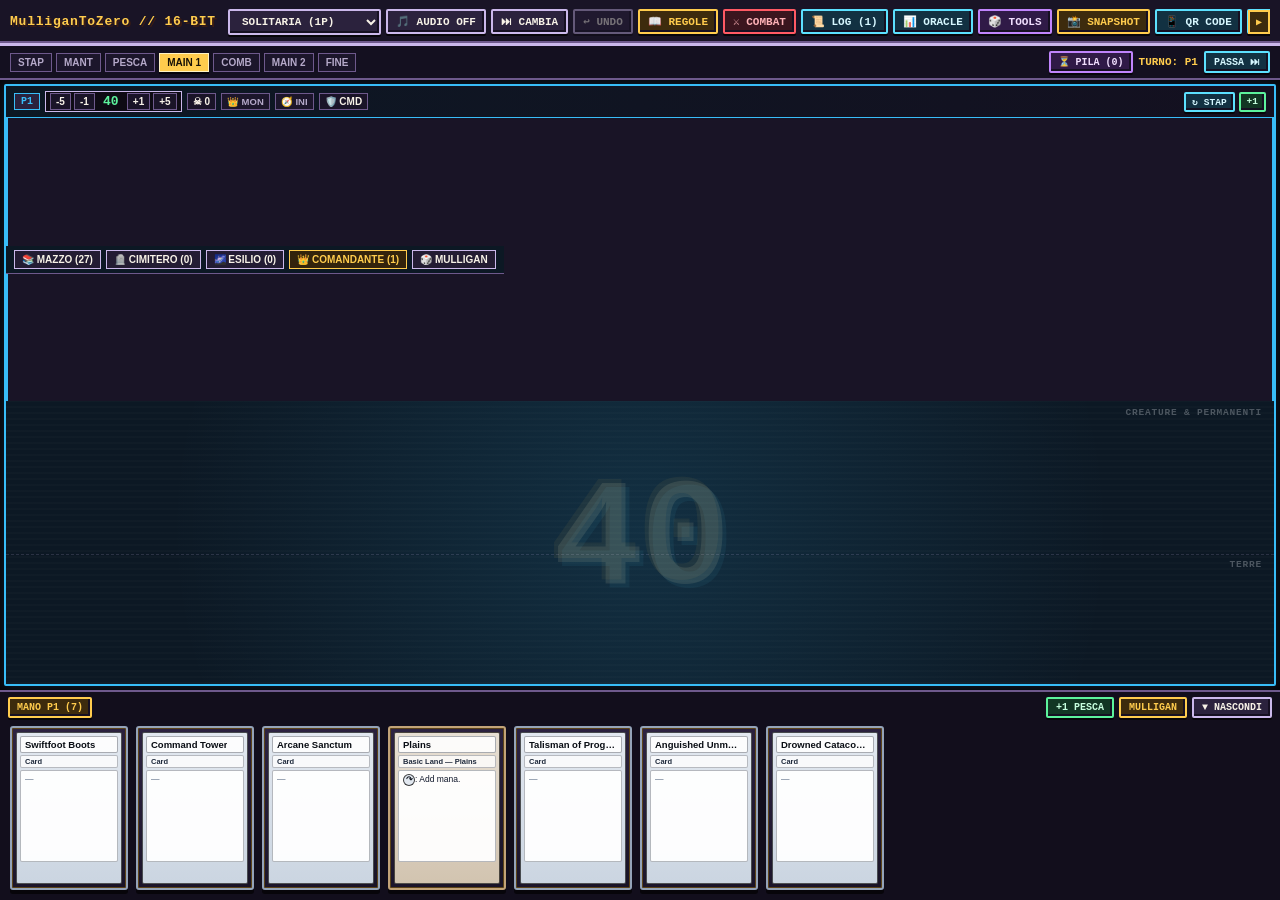
==== commit 794acde7: "Add files via upload" ====
--- a/MTZ-beta.html
+++ b/MTZ-beta.html
@@ -1,33 +1,28 @@
 <!DOCTYPE html>
 <html lang="it">
 <head>
-<meta charset="UTF-8">
-<meta name="viewport" content="width=device-width, initial-scale=1.0, maximum-scale=1.0, user-scalable=no">
-<meta name="theme-color" content="#0e0b14">
-<meta name="mobile-web-app-capable" content="yes">
-<meta name="apple-mobile-web-app-capable" content="yes">
-<title>MulliganToZero — MTG Tabletop Pro v5 (16-Bit Edition)</title>
-<style>
+  <meta charset="UTF-8" />
+  <meta name="viewport" content="width=device-width, initial-scale=1.0, maximum-scale=1.0, user-scalable=no" />
+  <meta name="mobile-web-app-capable" content="yes">
+  <meta name="apple-mobile-web-app-capable" content="yes">
+  <title>MulliganToZero — MTG Tabletop Pro v5.5 (16-Bit Edition)</title>
+  <style>
   :root {
     --bg-dark: #0e0b14;
-    --bg-panel: #1a1526;
-    --bg-card: #241d34;
-    --border-dim: #2a3142;
-    --text-main: #f7f2e7;
-    --text-muted: #b5a9c9;
+    --bg-panel: #191426;
+    --bg-well: #120e1c;
     --gold: #ffcc4d;
+    --gold-dim: #7a5818;
     --arcane: #5ce1ff;
     --crimson: #ff5964;
     --emerald: #5cf29c;
-    --accent-gold: #ffcc4d;
-    --accent-cyan: #5ce1ff;
-    --accent-green: #5cf29c;
-    --accent-red: #ff5964;
-    --accent-purple: #a855f7;
+    --amethyst: #c084fc;
+    --text-main: #f7f2e7;
+    --text-muted: #b5a9c9;
     --pixel-border: #6e598c;
     --pixel-light: #cbb8eb;
-    --font-pixel: 'Courier New', Courier, monospace;
-    --font-ui: 'Courier New', Courier, monospace;
+    --font-pixel: "Courier New", Courier, monospace;
+    --font-card: -apple-system, BlinkMacSystemFont, "Segoe UI", Roboto, Helvetica, Arial, sans-serif;
   }
 
   * {
@@ -41,89 +36,501 @@
     padding: 0;
     width: 100%;
     height: 100%;
+    overflow: hidden;
     background-color: var(--bg-dark);
-    background-image:
-      radial-gradient(circle at 50% 12%, rgba(255, 204, 77, 0.12), transparent 55%),
-      repeating-linear-gradient(
-        0deg,
-        rgba(255, 255, 255, 0.02) 0px,
-        rgba(255, 255, 255, 0.02) 2px,
-        transparent 2px,
-        transparent 4px
-      );
     color: var(--text-main);
-    font-family: var(--font-ui);
+    font-family: var(--font-pixel);
+  }
+
+  #app {
+    display: flex;
+    flex-direction: column;
+    width: 100%;
+    height: 100%;
     overflow: hidden;
   }
 
-  /* 16-Bit Stepped Pixel FX Layer (Fast tiny sparkling dust, no big yellow balls) */
-  #tavern-fx-layer {
-    position: fixed;
+  /* ==================== TOP BAR & SCROLL INDICATOR ARROWS ==================== */
+  .topbar {
+    display: flex;
+    align-items: center;
+    justify-content: space-between;
+    gap: 8px;
+    padding: 6px 10px;
+    background: var(--bg-panel);
+    border-bottom: 3px solid var(--pixel-light);
+    box-shadow: inset 0 -2px 0 var(--pixel-border);
+    z-index: 30;
+    flex-shrink: 0;
+  }
+
+  .brand-title {
+    font-weight: 900;
+    font-size: 13px;
+    letter-spacing: 0.06em;
+    color: var(--gold);
+    text-shadow: 2px 2px 0 #3a1c14;
+    white-space: nowrap;
+  }
+
+  .scroll-wrap {
+    position: relative;
+    display: flex;
+    align-items: center;
+    min-width: 0;
+    flex: 1;
+  }
+
+  .top-controls {
+    display: flex;
+    align-items: center;
+    gap: 5px;
+    overflow-x: auto;
+    scrollbar-width: none;
+    padding: 2px 4px;
+    width: 100%;
+  }
+
+  .top-controls::-webkit-scrollbar {
+    display: none;
+  }
+
+  .scroll-arrow {
+    position: absolute;
+    top: 50%;
+    transform: translateY(-50%);
+    z-index: 15;
+    width: 22px;
+    height: 24px;
+    padding: 0;
+    display: none;
+    align-items: center;
+    justify-content: center;
+    background: #3d2b0d;
+    border: 2px solid var(--gold);
+    color: var(--gold);
+    font-family: var(--font-pixel);
+    font-size: 10px;
+    font-weight: 900;
+    cursor: pointer;
+    box-shadow: 0 2px 0 #07050a;
+    animation: arrowPulse 1s steps(2) infinite;
+  }
+
+  .scroll-arrow-left { left: 0; }
+  .scroll-arrow-right { right: 0; }
+
+  .scroll-wrap.can-left .scroll-arrow-left,
+  .scroll-wrap.can-right .scroll-arrow-right {
+    display: flex;
+  }
+
+  @keyframes arrowPulse {
+    0%, 100% { filter: brightness(1); }
+    50% { filter: brightness(1.3); }
+  }
+
+  /* ==================== PIXEL BUTTONS & SELECTS ==================== */
+  .btn, select {
+    font-family: var(--font-pixel);
+    background: #2b223d;
+    color: var(--text-main);
+    border: 2px solid var(--pixel-light);
+    box-shadow: inset -2px -2px 0 #161022, 0 2px 0 #07050a;
+    border-radius: 2px;
+    padding: 4px 8px;
+    font-size: 11px;
+    font-weight: 700;
+    text-transform: uppercase;
+    cursor: pointer;
+    white-space: nowrap;
+    transition: transform 0.06s steps(2), background 0.1s steps(2), border-color 0.1s steps(2);
+  }
+
+  .btn:hover:not(:disabled), select:hover {
+    background: #3d2f59;
+    border-color: var(--gold);
+    color: #fff4c9;
+  }
+
+  .btn:active:not(:disabled) {
+    transform: translateY(2px);
+    box-shadow: inset 2px 2px 0 #161022;
+  }
+
+  .btn:disabled {
+    opacity: 0.42;
+    cursor: not-allowed;
+  }
+
+  .btn-gold { background: #3d2b0d; border-color: var(--gold); color: var(--gold); }
+  .btn-green { background: #123624; border-color: var(--emerald); color: #c7ffdf; }
+  .btn-red { background: #3b151e; border-color: var(--crimson); color: #ffb3b8; }
+  .btn-cyan { background: #123142; border-color: var(--arcane); color: #d6f7ff; }
+  .btn-purple { background: #301a47; border-color: var(--amethyst); color: #f2e0ff; }
+  .btn-audio-on {
+    background: #472d12;
+    border-color: var(--gold);
+    color: var(--gold);
+    box-shadow: inset -2px -2px 0 #241507, 0 0 10px rgba(255, 204, 77, 0.4), 0 2px 0 #07050a;
+  }
+
+  /* ==================== PHASE BAR & STACK BAR ==================== */
+  .phasebar {
+    display: flex;
+    align-items: center;
+    justify-content: space-between;
+    gap: 8px;
+    padding: 5px 10px;
+    background: #141020;
+    border-bottom: 2px solid var(--pixel-border);
+    overflow-x: auto;
+    scrollbar-width: none;
+    flex-shrink: 0;
+  }
+
+  .phasebar::-webkit-scrollbar { display: none; }
+
+  .phases {
+    display: flex;
+    align-items: center;
+    gap: 4px;
+  }
+
+  .phase-pill {
+    padding: 3px 7px;
+    font-size: 10px;
+    font-weight: 800;
+    background: #1c162b;
+    border: 1px solid var(--pixel-border);
+    color: var(--text-muted);
+    cursor: pointer;
+    white-space: nowrap;
+  }
+
+  .phase-pill.active {
+    background: var(--gold);
+    border-color: #fff3c4;
+    color: #161006;
+    box-shadow: 0 2px 0 #07050a;
+  }
+
+  .combat-summary-pill {
+    padding: 3px 8px;
+    font-size: 10px;
+    font-weight: 900;
+    background: #3b151e;
+    border: 1px solid var(--crimson);
+    color: #ffd1d5;
+    white-space: nowrap;
+    cursor: pointer;
+  }
+
+  .stack-bar {
+    display: flex;
+    align-items: center;
+    justify-content: space-between;
+    gap: 8px;
+    padding: 5px 10px;
+    background: #231436;
+    border-bottom: 2px solid var(--amethyst);
+    font-size: 11px;
+    flex-shrink: 0;
+  }
+
+  .stack-items {
+    display: flex;
+    align-items: center;
+    gap: 6px;
+    overflow-x: auto;
+    scrollbar-width: none;
+  }
+
+  .stack-chip {
+    display: inline-flex;
+    align-items: center;
+    gap: 5px;
+    padding: 2px 7px;
+    background: #120e1c;
+    border: 1px solid var(--amethyst);
+    color: #f3e8ff;
+    font-size: 10px;
+    white-space: nowrap;
+  }
+
+  /* ==================== TABLE & PLAYER SEATS ==================== */
+  #table-area {
+    flex: 1;
+    display: grid;
+    gap: 4px;
+    padding: 4px;
+    background: #07050a;
+    overflow: hidden;
+    min-height: 0;
+  }
+
+  #table-area.mode-solo { grid-template-columns: 1fr; grid-template-rows: 1fr; }
+  #table-area.mode-1v1, #table-area.mode-1v1-normal { grid-template-columns: 1fr 1fr; grid-template-rows: 1fr; }
+  #table-area.mode-1v1v1 { grid-template-columns: 1fr 1fr; grid-template-rows: 1fr 1fr; }
+  #table-area.mode-1v1v1v1, #table-area.mode-2v2 { grid-template-columns: 1fr 1fr; grid-template-rows: 1fr 1fr; }
+
+  @media (max-width: 860px) {
+    #table-area.mode-1v1, #table-area.mode-1v1-normal {
+      grid-template-columns: 1fr;
+      grid-template-rows: 1fr 1fr;
+    }
+  }
+
+  .seat {
+    position: relative;
+    display: flex;
+    flex-direction: column;
+    background: var(--bg-panel);
+    border: 2px solid var(--pixel-border);
+    border-radius: 2px;
+    overflow: hidden;
+    min-width: 0;
+    min-height: 0;
+  }
+
+  .seat.active-seat {
+    border-color: var(--gold);
+    box-shadow: inset 0 0 0 1px rgba(255, 204, 77, 0.35);
+  }
+
+  /* ==================== PLAYER DISTINCT TINTS (P1 BLU, P2 ROSSO, P3 GIALLO, P4 VERDE) ==================== */
+  .seat.seat-p0 {
+    --p-accent: #38bdf8;
+    --p-bg-dark: #0c1824;
+    --p-bg-glow: rgba(56, 189, 248, 0.14);
+    border-color: #1d4ed8;
+  }
+  .seat.seat-p1 {
+    --p-accent: #ff5964;
+    --p-bg-dark: #220e14;
+    --p-bg-glow: rgba(255, 89, 100, 0.14);
+    border-color: #be123c;
+  }
+  .seat.seat-p2 {
+    --p-accent: #ffcc4d;
+    --p-bg-dark: #211a0c;
+    --p-bg-glow: rgba(255, 204, 77, 0.14);
+    border-color: #b45309;
+  }
+  .seat.seat-p3 {
+    --p-accent: #5cf29c;
+    --p-bg-dark: #0d2116;
+    --p-bg-glow: rgba(92, 242, 156, 0.14);
+    border-color: #15803d;
+  }
+
+  .seat[class*="seat-p"] .seat-header {
+    background: linear-gradient(90deg, var(--p-bg-dark) 0%, #141020 100%);
+    border-bottom-color: var(--p-accent);
+  }
+  .seat[class*="seat-p"] .seat-badge {
+    border-color: var(--p-accent);
+    color: var(--p-accent);
+  }
+  .seat[class*="seat-p"] .zone-bar {
+    background: var(--p-bg-dark);
+  }
+  .seat[class*="seat-p"] .battlefield {
+    background:
+      radial-gradient(circle at 50% 45%, var(--p-bg-glow), transparent 72%),
+      repeating-linear-gradient(0deg, rgba(255,255,255,0.015) 0px, rgba(255,255,255,0.015) 2px, transparent 2px, transparent 6px),
+      var(--p-bg-dark);
+  }
+  .seat.active-seat[class*="seat-p"] {
+    border-color: var(--p-accent);
+    box-shadow: inset 0 0 0 2px var(--p-accent), 0 0 12px var(--p-bg-glow);
+  }
+
+  .seat.rotated {
+    transform: rotate(180deg);
+  }
+
+  .seat-header {
+    display: flex;
+    align-items: center;
+    justify-content: space-between;
+    flex-wrap: wrap;
+    gap: 5px;
+    padding: 5px 8px;
+    background: #141020;
+    border-bottom: 1px solid var(--pixel-border);
+    z-index: 6;
+    flex-shrink: 0;
+  }
+
+  .seat-id-group {
+    display: flex;
+    align-items: center;
+    gap: 5px;
+    flex-wrap: wrap;
+  }
+
+  .seat-badge {
+    padding: 2px 6px;
+    font-size: 10px;
+    font-weight: 900;
+    background: #2b223d;
+    border: 1px solid var(--pixel-light);
+    color: var(--gold);
+  }
+
+  .status-badge {
+    padding: 2px 5px;
+    font-size: 9.5px;
+    font-weight: 800;
+    background: #1c162b;
+    border: 1px solid var(--pixel-border);
+    color: var(--text-muted);
+    cursor: pointer;
+  }
+
+  .status-badge.active-monarch {
+    background: #3d2b0d;
+    border-color: var(--gold);
+    color: var(--gold);
+  }
+
+  .status-badge.active-initiative {
+    background: #123624;
+    border-color: var(--emerald);
+    color: var(--emerald);
+  }
+
+  .life-box {
+    display: inline-flex;
+    align-items: center;
+    gap: 3px;
+    background: #0e0b14;
+    border: 1px solid var(--pixel-light);
+    padding: 1px 4px;
+  }
+
+  .life-val {
+    min-width: 26px;
+    text-align: center;
+    font-size: 13px;
+    font-weight: 900;
+    color: var(--emerald);
+  }
+
+  .life-val.danger {
+    color: var(--crimson);
+  }
+
+  .mini-pill {
+    padding: 2px 5px;
+    font-size: 10px;
+    font-weight: 800;
+    background: #1a1428;
+    border: 1px solid var(--pixel-border);
+    color: var(--text-main);
+    cursor: pointer;
+  }
+
+  /* ==================== ZONE BAR ==================== */
+  .zone-bar {
+    display: flex;
+    align-items: center;
+    gap: 5px;
+    padding: 4px 8px;
+    background: #120e1c;
+    border-bottom: 1px solid var(--pixel-border);
+    overflow-x: auto;
+    scrollbar-width: none;
+    z-index: 6;
+    flex-shrink: 0;
+  }
+
+  .zone-bar::-webkit-scrollbar { display: none; }
+
+  .zone-chip {
+    display: inline-flex;
+    align-items: center;
+    gap: 4px;
+    padding: 3px 7px;
+    font-size: 10px;
+    font-weight: 800;
+    background: #231c33;
+    border: 1px solid var(--pixel-light);
+    color: var(--text-main);
+    cursor: pointer;
+    white-space: nowrap;
+  }
+
+  .zone-chip:hover {
+    border-color: var(--gold);
+    color: var(--gold);
+  }
+
+  .zone-chip.cmd-chip {
+    background: #33230c;
+    border-color: var(--gold);
+    color: var(--gold);
+  }
+
+  /* ==================== BATTLEFIELD & TETHER SVG LAYER ==================== */
+  .battlefield {
+    position: relative;
+    flex: 1;
+    width: 100%;
+    min-height: 0;
+    overflow: hidden;
+    background:
+      radial-gradient(circle at 50% 45%, rgba(92, 225, 255, 0.05), transparent 68%),
+      repeating-linear-gradient(0deg, rgba(255,255,255,0.015) 0px, rgba(255,255,255,0.015) 2px, transparent 2px, transparent 6px),
+      #100c19;
+  }
+
+  .battlefield::after {
+    content: "";
+    position: absolute;
+    left: 0;
+    right: 0;
+    top: 54%;
+    border-top: 1px dashed rgba(203, 184, 235, 0.16);
+    pointer-events: none;
+  }
+
+  .tether-svg {
+    position: absolute;
     inset: 0;
+    width: 100%;
+    height: 100%;
     pointer-events: none;
-    z-index: 9999;
-    overflow: hidden;
-  }
-
-  .tavern-sparkle {
-    position: absolute;
-    width: 2px;
-    height: 2px;
-    background: #ffffff;
-    box-shadow:
-      0 -2px 0 rgba(92, 225, 255, 0.95),
-      0 2px 0 rgba(92, 225, 255, 0.95),
-      -2px 0 0 rgba(255, 232, 133, 0.95),
-      2px 0 0 rgba(255, 232, 133, 0.95);
-    transform: translate(-50%, -50%) scale(0.5);
-    opacity: 0;
-    animation: fastTwinkleSpark var(--dur, 480ms) steps(4) forwards;
-  }
-
-  .card-energy-pulse {
-    border-color: var(--arcane) !important;
-    box-shadow: 0 0 0 1px #ffffff, 0 0 12px rgba(92, 225, 255, 0.55), 0 5px 0 #07050a !important;
-  }
-
-  .card-glint-ring {
-    position: absolute;
-    inset: -2px;
-    border: 1px dashed rgba(255, 248, 214, 0.85);
+    z-index: 5;
+  }
+
+  .tether-line {
+    stroke: var(--arcane);
+    stroke-width: 3;
+    stroke-dasharray: 7 4;
+    fill: none;
+    pointer-events: stroke;
+    cursor: pointer;
+    filter: drop-shadow(0 0 4px rgba(92, 225, 255, 0.85));
+    animation: tetherFlow 0.8s linear infinite;
+  }
+
+  .tether-preview-line {
+    stroke: var(--gold);
+    stroke-width: 2.5;
+    stroke-dasharray: 5 3;
+    fill: none;
     pointer-events: none;
-    animation: pixelRingAnim 420ms steps(4) forwards;
-    z-index: 6;
+  }
+
+  @keyframes tetherFlow {
+    from { stroke-dashoffset: 22; }
+    to { stroke-dashoffset: 0; }
   }
 
   .board-shake {
     animation: pixelShake 220ms steps(4);
-  }
-
-  @keyframes fastTwinkleSpark {
-    0% {
-      opacity: 0;
-      transform: translate(-50%, -50%) scale(0.4);
-    }
-    25% {
-      opacity: 1;
-      transform: translate(calc(-50% + var(--dx, 10px) * 0.3), calc(-50% + var(--dy, -12px) * 0.3)) scale(1.15);
-    }
-    55% {
-      opacity: 0.45;
-      transform: translate(calc(-50% + var(--dx, 10px) * 0.65), calc(-50% + var(--dy, -12px) * 0.65)) scale(0.75);
-    }
-    80% {
-      opacity: 1;
-      transform: translate(calc(-50% + var(--dx, 10px) * 0.85), calc(-50% + var(--dy, -12px) * 0.85)) scale(1.0);
-    }
-    100% {
-      opacity: 0;
-      transform: translate(calc(-50% + var(--dx, 14px)), calc(-50% + var(--dy, -20px))) scale(0.2);
-    }
-  }
-
-  @keyframes pixelRingAnim {
-    0% { opacity: 1; transform: scale(0.96); }
-    100% { opacity: 0; transform: scale(1.1); }
   }
 
   @keyframes pixelShake {
@@ -134,374 +541,209 @@
     100% { transform: translate(0, 0); }
   }
 
-  /* App Shell */
-  #app {
-    display: flex;
-    flex-direction: column;
-    width: 100%;
-    height: 100dvh;
-  }
-
-  /* Top Bar */
-  .topbar {
+  /* ==================== DRAGON BREATH IDLE FIRE WAVE (16-BIT) ==================== */
+  #dragon-idle-layer {
+    position: fixed;
+    inset: 0;
+    pointer-events: none;
+    z-index: 95;
+    opacity: 0;
+    overflow: hidden;
+    transition: opacity 0.25s steps(4);
+  }
+
+  #dragon-idle-layer.active {
+    opacity: 1;
+  }
+
+  #dragon-idle-layer.retreating .dragon-fire-wave {
+    animation: dragonRetreatWave 0.42s steps(6) forwards !important;
+  }
+
+  .dragon-fire-wave {
+    position: absolute;
+    left: 0;
+    right: 0;
+    top: -35%;
+    height: 155%;
+    background:
+      repeating-linear-gradient(
+        90deg,
+        rgba(255, 89, 100, 0.34) 0px,
+        rgba(255, 165, 40, 0.42) 14px,
+        rgba(255, 224, 102, 0.30) 24px,
+        rgba(180, 35, 45, 0.36) 36px
+      ),
+      linear-gradient(
+        180deg,
+        rgba(255, 235, 130, 0.58) 0%,
+        rgba(255, 125, 35, 0.52) 48%,
+        rgba(165, 22, 36, 0.42) 82%,
+        transparent 100%
+      );
+    box-shadow:
+      inset 0 24px 48px rgba(255, 244, 179, 0.35),
+      0 12px 32px rgba(255, 89, 100, 0.35);
+    animation: dragonBreathSweep 2.6s steps(14) infinite;
+  }
+
+  .dragon-ember {
+    position: absolute;
+    width: 8px;
+    height: 8px;
+    background: var(--gold);
+    box-shadow: 0 0 0 2px var(--crimson), 4px -4px 0 #fff3b0;
+    animation: emberRise 1.1s steps(5) infinite;
+  }
+
+  .dragon-smoke-puff {
+    position: fixed;
+    width: 22px;
+    height: 22px;
+    background: rgba(181, 169, 201, 0.55);
+    box-shadow:
+      8px 0 0 rgba(120, 108, 145, 0.45),
+      -8px 4px 0 rgba(203, 184, 235, 0.4),
+      0 -8px 0 rgba(95, 84, 118, 0.45);
+    transform: translate(-50%, -50%);
+    pointer-events: none;
+    z-index: 98;
+    animation: quickPixelSmoke 0.46s steps(5) forwards;
+  }
+
+  @keyframes dragonBreathSweep {
+    0% { transform: translateY(-28%); }
+    50% { transform: translateY(-14%); }
+    100% { transform: translateY(-28%); }
+  }
+
+  @keyframes dragonRetreatWave {
+    0% { transform: translateY(-16%); opacity: 0.9; }
+    100% { transform: translateY(-135%); opacity: 0; }
+  }
+
+  @keyframes emberRise {
+    0% { opacity: 0; transform: translateY(18px) scale(0.7); }
+    40% { opacity: 1; transform: translateY(-6px) scale(1.1); }
+    100% { opacity: 0; transform: translateY(-34px) scale(0.4); }
+  }
+
+  @keyframes quickPixelSmoke {
+    0% { opacity: 0.75; transform: translate(-50%, -50%) scale(0.7); }
+    100% { opacity: 0; transform: translate(calc(-50% + var(--smx, 12px)), calc(-50% + var(--smy, -22px))) scale(1.45); }
+  }
+
+  /* ==================== GIANT TRANSPARENT 16-BIT LIFE WATERMARK ==================== */
+  .bf-life-watermark {
+    position: absolute;
+    inset: 0;
     display: flex;
     align-items: center;
-    justify-content: space-between;
-    gap: 5px;
-    padding: 5px 8px;
-    background: #141020;
-    border-bottom: 2px solid var(--pixel-border);
-    flex-shrink: 0;
-    z-index: 25;
-  }
-
-  .brand-title {
+    justify-content: center;
     font-family: var(--font-pixel);
+    font-size: clamp(64px, 16vw, 152px);
+    font-weight: 900;
+    line-height: 1;
+    letter-spacing: -4px;
+    color: rgba(255, 242, 198, 0.10);
+    text-shadow:
+      4px 4px 0 rgba(92, 225, 255, 0.06),
+      -4px -4px 0 rgba(255, 204, 77, 0.06);
+    pointer-events: none;
+    user-select: none;
+    z-index: 1;
+  }
+
+  .bf-life-watermark.low-life {
+    color: rgba(255, 89, 100, 0.16);
+  }
+
+  .bf-guide-top, .bf-guide-bot {
+    position: absolute;
+    right: 12px;
     font-size: 9.5px;
     font-weight: 800;
-    color: var(--gold);
-    letter-spacing: 0.6px;
-    text-shadow: 2px 2px 0 #07050a;
-    white-space: nowrap;
-  }
-
-  .top-controls {
-    display: flex;
-    align-items: center;
-    gap: 4px;
-    overflow-x: auto;
-    scrollbar-width: none;
-  }
-  .top-controls::-webkit-scrollbar { display: none; }
-
-  .btn {
-    font-family: var(--font-ui);
-    background: #2b223d;
-    color: var(--text-main);
-    border: 2px solid var(--pixel-light);
-    box-shadow: inset -2px -2px 0 #161022, 0 2px 0 #07050a;
-    border-radius: 2px;
-    padding: 4px 7px;
-    font-size: 10px;
-    font-weight: 700;
     text-transform: uppercase;
-    cursor: pointer;
-    white-space: nowrap;
-    transition: transform 0.08s steps(2), background 0.1s steps(2);
-  }
-  .btn:hover { background: #3b2e54; border-color: var(--gold); color: #fff3c4; }
-  .btn:active { transform: translateY(1px); }
-  .btn:disabled { opacity: 0.4; pointer-events: none; }
-  .btn-gold { border-color: var(--gold); background: #382811; color: #ffe599; }
-  .btn-cyan { border-color: var(--arcane); background: #102a36; color: #9ef0ff; }
-  .btn-green { border-color: var(--emerald); background: #103322; color: #a7ffcf; }
-  .btn-red { border-color: var(--crimson); background: #38141c; color: #ffa8b0; }
-  .btn-purple { border-color: var(--pixel-light); background: #291b3f; color: #e2d4ff; }
-  .btn-audio-on {
-    background: #472d12;
-    border-color: var(--gold);
-    color: var(--gold);
-    box-shadow: inset -2px -2px 0 #241507, 0 0 10px rgba(255, 204, 77, 0.35), 0 2px 0 #07050a;
-  }
-
-  select.btn { padding: 3.5px 5px; outline: none; text-transform: none; }
-
-  /* Phase Bar */
-  .phasebar {
-    display: flex;
-    align-items: center;
-    justify-content: space-between;
-    gap: 4px;
-    padding: 3px 8px;
-    background: #171224;
-    border-bottom: 1px solid var(--pixel-border);
-    flex-shrink: 0;
-    z-index: 20;
-  }
-
-  .phases-list {
-    display: flex;
-    align-items: center;
-    gap: 3px;
-    overflow-x: auto;
-    scrollbar-width: none;
-  }
-  .phases-list::-webkit-scrollbar { display: none; }
-
-  .phase-pill {
-    font-size: 8.5px;
-    font-weight: 800;
-    padding: 3px 6px;
-    border-radius: 2px;
-    background: #231b33;
-    color: var(--text-muted);
-    border: 1px solid #3c2f57;
-    cursor: pointer;
-  }
-  .phase-pill.active {
-    background: #472d12;
-    color: var(--gold);
-    border-color: var(--gold);
-    box-shadow: 0 0 8px rgba(255, 204, 77, 0.3);
-  }
-
-  /* Main Table Grid */
-  #table-area {
-    flex: 1;
-    display: grid;
-    gap: 5px;
-    padding: 5px;
-    overflow: hidden;
-    position: relative;
-    background: #0b0810;
-  }
-
-  .mode-solo { grid-template-columns: 1fr; grid-template-rows: 1fr; }
-  .mode-1v1, .mode-1v1-normal { grid-template-columns: 1fr; grid-template-rows: 1fr 1fr; }
-  .mode-1v1v1 { grid-template-columns: 1fr 1fr; grid-template-rows: 1fr 1fr; }
-  .mode-1v1v1 .seat-0 { grid-column: 1 / 3; }
-  .mode-1v1v1v1, .mode-2v2 { grid-template-columns: 1fr 1fr; grid-template-rows: 1fr 1fr; }
-
-  /* Player Seat & Distinct Theme Tints */
-  .player-seat {
-    display: flex;
-    flex-direction: column;
-    border-radius: 4px;
-    overflow: hidden;
-    position: relative;
-    transition: transform 0.25s steps(6), border-color 0.2s ease, box-shadow 0.2s ease;
-  }
-
-  /* P1: Blu di Prussia */
-  .seat-theme-0 {
-    background: #0d1b2a;
-    border: 2px solid #38bdf8;
-    box-shadow: inset 0 0 0 2px #1e3a5f, 0 4px 0 #07050a;
-  }
-  .seat-theme-0 .seat-header { background: #13283e; border-bottom: 1px solid #23496d; }
-  .seat-theme-0 .zones-strip { background: #0f2033; border-bottom: 1px solid #1d3c5c; }
-  .seat-theme-0 .battlefield {
-    background:
-      radial-gradient(circle at 50% 45%, rgba(92, 225, 255, 0.14) 0%, rgba(11, 24, 38, 0.78) 100%),
-      linear-gradient(to bottom, transparent 53.5%, rgba(92, 225, 255, 0.22) 54%, transparent 54.5%);
-  }
-  .seat-theme-0 .p-badge { background: #1e3a5f; color: #7dd3fc; border-color: #38bdf8; }
-
-  /* P2: Rosso Bordeaux */
-  .seat-theme-1 {
-    background: #260d14;
-    border: 2px solid #ff5964;
-    box-shadow: inset 0 0 0 2px #581829, 0 4px 0 #07050a;
-  }
-  .seat-theme-1 .seat-header { background: #38131d; border-bottom: 1px solid #631c2f; }
-  .seat-theme-1 .zones-strip { background: #2d0f17; border-bottom: 1px solid #521727; }
-  .seat-theme-1 .battlefield {
-    background:
-      radial-gradient(circle at 50% 45%, rgba(255, 89, 100, 0.15) 0%, rgba(32, 10, 16, 0.78) 100%),
-      linear-gradient(to bottom, transparent 53.5%, rgba(255, 89, 100, 0.22) 54%, transparent 54.5%);
-  }
-  .seat-theme-1 .p-badge { background: #581829; color: #fda4af; border-color: #ff5964; }
-
-  /* P3: Verde Militare */
-  .seat-theme-2 {
-    background: #142116;
-    border: 2px solid #5cf29c;
-    box-shadow: inset 0 0 0 2px #28422b, 0 4px 0 #07050a;
-  }
-  .seat-theme-2 .seat-header { background: #1c2e1f; border-bottom: 1px solid #324f36; }
-  .seat-theme-2 .zones-strip { background: #172619; border-bottom: 1px solid #29412c; }
-  .seat-theme-2 .battlefield {
-    background:
-      radial-gradient(circle at 50% 45%, rgba(92, 242, 156, 0.14) 0%, rgba(16, 28, 18, 0.78) 100%),
-      linear-gradient(to bottom, transparent 53.5%, rgba(92, 242, 156, 0.2) 54%, transparent 54.5%);
-  }
-  .seat-theme-2 .p-badge { background: #28422b; color: #bbf7d0; border-color: #5cf29c; }
-
-  /* P4: Giallo Ocra */
-  .seat-theme-3 {
-    background: #241b0c;
-    border: 2px solid #ffcc4d;
-    box-shadow: inset 0 0 0 2px #4d3712, 0 4px 0 #07050a;
-  }
-  .seat-theme-3 .seat-header { background: #332611; border-bottom: 1px solid #6e4f1a; }
-  .seat-theme-3 .zones-strip { background: #291e0d; border-bottom: 1px solid #594015; }
-  .seat-theme-3 .battlefield {
-    background:
-      radial-gradient(circle at 50% 45%, rgba(255, 204, 77, 0.14) 0%, rgba(30, 22, 9, 0.78) 100%),
-      linear-gradient(to bottom, transparent 53.5%, rgba(255, 204, 77, 0.2) 54%, transparent 54.5%);
-  }
-  .seat-theme-3 .p-badge { background: #4d3712; color: #fde68a; border-color: #ffcc4d; }
-
-  .player-seat.active-turn {
-    box-shadow: 0 0 0 2px var(--gold), 0 0 14px rgba(255, 204, 77, 0.35);
-  }
-
-  .seat-rotated { transform: rotate(180deg); }
-
-  /* Player Header */
-  .seat-header {
-    display: flex;
-    align-items: center;
-    justify-content: space-between;
-    gap: 4px;
-    padding: 3px 6px;
-    flex-shrink: 0;
-    flex-wrap: wrap;
-  }
-
-  .player-id { display: flex; align-items: center; gap: 4px; flex-wrap: wrap; }
-
-  .p-badge {
-    font-family: var(--font-pixel);
-    font-size: 8.5px;
-    font-weight: 800;
-    padding: 2px 6px;
-    border-radius: 2px;
-    border: 1px solid;
-  }
-
-  .team-tag {
-    font-size: 9px;
-    font-weight: 800;
-    padding: 1px 4px;
-    border-radius: 2px;
-    background: #311042;
-    color: #e879f9;
-  }
-
-  .counters-row { display: flex; align-items: center; gap: 4px; }
-
-  .life-box {
-    display: flex;
-    align-items: center;
-    background: rgba(9, 12, 18, 0.8);
-    border: 1px solid rgba(255, 255, 255, 0.25);
-    border-radius: 2px;
-    overflow: hidden;
-  }
-
-  .life-btn {
-    background: transparent;
-    border: none;
-    box-shadow: none;
-    color: #cbd5e1;
-    font-weight: 800;
-    font-size: 12px;
-    padding: 1px 6px;
-    cursor: pointer;
-  }
-  .life-btn:hover { background: rgba(255,255,255,0.12); color: #fff; transform: none; }
-
-  .life-val {
-    font-weight: 800;
-    font-size: 11.5px;
-    min-width: 22px;
-    text-align: center;
-    color: #f8fafc;
-  }
-
-  .mini-counter {
-    display: flex;
-    align-items: center;
-    gap: 2px;
-    background: rgba(9, 12, 18, 0.8);
-    border: 1px solid rgba(255, 255, 255, 0.22);
-    border-radius: 2px;
-    padding: 2px 5px;
-    font-size: 10px;
-    font-weight: 700;
-    cursor: pointer;
-  }
-
-  /* Zones Strip with Full Labels */
-  .zones-strip {
-    display: flex;
-    align-items: center;
-    gap: 4px;
-    padding: 3px 6px;
-    overflow-x: auto;
-    flex-shrink: 0;
-    scrollbar-width: none;
-  }
-  .zones-strip::-webkit-scrollbar { display: none; }
-
-  .zone-chip {
-    display: flex;
-    align-items: center;
-    gap: 3px;
-    padding: 2.5px 6px;
-    border-radius: 2px;
-    font-size: 9px;
-    font-weight: 800;
-    letter-spacing: 0.2px;
-    background: rgba(15, 23, 42, 0.82);
-    border: 1px solid rgba(255, 255, 255, 0.24);
-    color: #f1f5f9;
-    cursor: pointer;
-    white-space: nowrap;
-  }
-  .zone-chip.drop-hover {
-    background: #472d12;
-    border-color: var(--gold);
-    color: #ffe599;
-  }
-  .zone-chip span.cnt {
-    background: rgba(0, 0, 0, 0.6);
-    padding: 0 4px;
-    border-radius: 2px;
-    color: var(--arcane);
-    font-weight: 800;
-  }
-
-  /* Free-Form & Auto-Row Battlefield */
-  .battlefield {
-    flex: 1;
-    position: relative;
-    overflow: hidden;
-    perspective: 900px;
-  }
-
-  .battlefield.drop-target-active {
-    box-shadow: inset 0 0 20px rgba(92, 242, 156, 0.45);
-    outline: 2px dashed rgba(92, 242, 156, 0.85);
-    outline-offset: -3px;
-  }
-
-  .bf-guide-top, .bf-guide-bot {
-    position: absolute;
-    right: 8px;
-    font-size: 8.5px;
-    font-weight: 800;
-    text-transform: uppercase;
-    letter-spacing: 0.7px;
-    color: rgba(241, 245, 249, 0.26);
+    letter-spacing: 0.8px;
+    color: rgba(241, 245, 249, 0.28);
     pointer-events: none;
-  }
-  .bf-guide-top { top: 4px; }
+    z-index: 2;
+  }
+  .bf-guide-top { top: 6px; }
   .bf-guide-bot { top: 56%; }
 
-  /* 16-Bit Card + 3D Tilt + Foil */
+  /* ==================== 16-BIT MTG CARD (DESKTOP & MOBILE PROPORTIONS) ==================== */
   .mtg-card {
-    width: 98px;
-    height: 136px;
+    --glow-color: rgba(203, 213, 225, 0.78);
+    width: 118px;
+    height: 164px;
     background: linear-gradient(165deg, #2d2342 0%, #191326 100%);
     border: 2px solid var(--gold);
     box-shadow: inset 0 0 0 1px #5c4318, 0 4px 0 #07050a;
-    border-radius: 2px;
-    padding: 3px;
+    border-radius: 3px;
+    padding: 4px;
     display: flex;
     flex-direction: column;
     position: relative;
     cursor: grab;
     transform-style: preserve-3d;
     transform: perspective(800px) rotateX(var(--rx, 0deg)) rotateY(var(--ry, 0deg)) translateZ(var(--tz, 0px));
-    transition: transform 0.12s ease-out, border-color 0.12s ease, box-shadow 0.15s ease;
+    transition: transform 0.12s ease-out, border-color 0.12s ease, box-shadow 0.16s ease;
     flex-shrink: 0;
     touch-action: none;
     overflow: hidden;
-  }
-
-  .mtg-card::before {
+    z-index: 4;
+  }
+
+  .mtg-card[data-frame="W"] { --glow-color: rgba(254, 243, 199, 0.92); border-color: #e5d4a1; }
+  .mtg-card[data-frame="U"] { --glow-color: rgba(56, 189, 248, 0.95); border-color: #60a5fa; }
+  .mtg-card[data-frame="B"] { --glow-color: rgba(192, 132, 252, 0.92); border-color: #a855f7; }
+  .mtg-card[data-frame="R"] { --glow-color: rgba(255, 89, 100, 0.95); border-color: #f87171; }
+  .mtg-card[data-frame="G"] { --glow-color: rgba(74, 222, 128, 0.92); border-color: #4ade80; }
+  .mtg-card[data-frame="M"] { --glow-color: rgba(217, 155, 38, 0.98); border-color: #eab308; }
+  .mtg-card[data-frame="A"] { --glow-color: rgba(148, 163, 184, 0.9); border-color: #94a3b8; }
+  .mtg-card[data-frame="L"] { --glow-color: rgba(214, 179, 132, 0.9); border-color: #c2a378; }
+
+  .mtg-card:hover,
+  .mtg-card.is-glowing {
+    box-shadow:
+      0 0 0 2px var(--glow-color),
+      0 0 18px var(--glow-color),
+      0 4px 0 #07050a !important;
+    z-index: 18;
+  }
+
+  .mtg-card.bf-card {
+    position: absolute;
+  }
+
+  .mtg-card.tapped {
+    border-color: var(--amethyst);
+    box-shadow: inset 0 0 0 1px #4c1d75, 0 3px 0 #07050a;
+  }
+
+  .mtg-card.bf-card.tapped {
+    transform: rotate(90deg);
+  }
+
+  .mtg-card.dragging {
+    cursor: grabbing;
+    opacity: 0.94;
+    z-index: 90 !important;
+    transition: none !important;
+  }
+
+  .mtg-card.attacking-card {
+    border-color: var(--crimson) !important;
+    box-shadow: 0 0 0 2px var(--crimson), 0 0 16px rgba(255, 89, 100, 0.85) !important;
+  }
+
+  .mtg-card.card-entering {
+    animation: cardPopIn 220ms steps(5) forwards;
+  }
+
+  /* Foil Shimmer & Interactive Specular Reflection on All Cards */
+  .mtg-card::after {
     content: "";
     position: absolute;
     inset: 0;
@@ -509,333 +751,430 @@
     opacity: var(--foil-op, 0);
     background: radial-gradient(
       circle at var(--fx, 50%) var(--fy, 50%),
-      rgba(255, 245, 190, 0.36) 0%,
-      rgba(92, 225, 255, 0.22) 32%,
-      rgba(255, 89, 100, 0.14) 55%,
-      transparent 75%
+      rgba(255, 245, 190, 0.42) 0%,
+      rgba(92, 225, 255, 0.25) 34%,
+      rgba(255, 89, 100, 0.16) 58%,
+      transparent 78%
     );
     mix-blend-mode: screen;
-    transition: opacity 0.15s ease;
+    transition: opacity 0.12s ease;
     z-index: 3;
   }
 
-  .battlefield .mtg-card {
-    position: absolute;
-  }
-
-  .mtg-card.tapped {
-    transform: perspective(800px) rotate(90deg) scale(0.92);
-    box-shadow: -4px 4px 0 #07050a;
-  }
-
-  .mtg-card.tap-flash { animation: tapPulse 0.4s steps(4); }
-  @keyframes tapPulse {
-    0% { box-shadow: 0 0 0 0 rgba(255, 204, 77, 0.9); }
-    100% { box-shadow: 0 0 0 14px rgba(255, 204, 77, 0); }
-  }
-
-  .mtg-card.untap-flash { animation: untapPulse 0.4s steps(4); }
-  @keyframes untapPulse {
-    0% { box-shadow: 0 0 0 0 rgba(92, 242, 156, 0.9); }
-    100% { box-shadow: 0 0 0 14px rgba(92, 242, 156, 0); }
-  }
-
-  .drag-ghost {
-    position: fixed;
-    z-index: 9500;
-    pointer-events: none;
-    transform: translate(-50%, -50%) scale(1.1) rotate(2deg);
-    box-shadow: 0 14px 24px rgba(0, 0, 0, 0.85), 0 0 14px rgba(255, 204, 77, 0.55);
-    opacity: 0.95;
-  }
-
-  .card-inner {
-    flex: 1;
-    border-radius: 2px;
-    display: flex;
-    flex-direction: column;
-    overflow: hidden;
-    background: linear-gradient(165deg, #33294d 0%, #1c152b 100%);
-    border: 1px solid rgba(255, 255, 255, 0.2);
-  }
-
-  .frame-W .card-inner { background: linear-gradient(165deg, #6b6352 0%, #383226 100%); border-color: #fef08a; }
-  .frame-U .card-inner { background: linear-gradient(165deg, #1d4ed8 0%, #0f172a 100%); border-color: #5ce1ff; }
-  .frame-B .card-inner { background: linear-gradient(165deg, #6b21a8 0%, #1e1b4b 100%); border-color: #d8b4fe; }
-  .frame-R .card-inner { background: linear-gradient(165deg, #991b1b 0%, #3d0c14 100%); border-color: #ff5964; }
-  .frame-G .card-inner { background: linear-gradient(165deg, #15803d 0%, #052e16 100%); border-color: #5cf29c; }
-  .frame-M {
-    border-color: #ffe066;
-    box-shadow: inset 0 0 0 1px #78350f, 0 0 10px rgba(255, 204, 77, 0.35), 0 4px 0 #07050a;
-  }
-  .frame-M .card-inner {
-    background: linear-gradient(165deg, #a16207 0%, #713f12 48%, #451a03 100%);
-    border-color: #fde047;
-    box-shadow: inset 0 0 12px rgba(254, 240, 138, 0.45);
-    position: relative;
-  }
-  .frame-M .card-inner::after {
+  .mtg-card[data-frame="M"]::before {
     content: "";
     position: absolute;
     inset: 0;
     pointer-events: none;
-    background: linear-gradient(
-      115deg,
-      transparent 18%,
-      rgba(255, 248, 196, 0.28) 34%,
-      rgba(92, 225, 255, 0.24) 46%,
-      rgba(232, 121, 249, 0.22) 56%,
-      rgba(255, 224, 102, 0.28) 68%,
-      transparent 82%
-    );
-    background-size: 240% 240%;
+    background:
+      linear-gradient(
+        118deg,
+        transparent 18%,
+        rgba(255, 240, 165, 0.34) 36%,
+        rgba(92, 225, 255, 0.28) 50%,
+        rgba(255, 130, 170, 0.26) 64%,
+        transparent 82%
+      ),
+      radial-gradient(
+        circle at var(--fx, 50%) var(--fy, 50%),
+        rgba(255, 245, 190, 0.42) 0%,
+        rgba(92, 225, 255, 0.22) 38%,
+        transparent 72%
+      );
+    background-size: 220% 220%, 100% 100%;
     mix-blend-mode: screen;
-    animation: goldFoilShimmer 3.6s linear infinite;
+    animation: goldFoilSweep 3.4s linear infinite;
     z-index: 2;
   }
-  .frame-M::before {
-    opacity: max(0.32, var(--foil-op, 0)) !important;
-    background: radial-gradient(
-      circle at var(--fx, 50%) var(--fy, 50%),
-      rgba(255, 250, 205, 0.55) 0%,
-      rgba(92, 225, 255, 0.36) 26%,
-      rgba(232, 121, 249, 0.28) 48%,
-      rgba(255, 204, 77, 0.22) 66%,
-      transparent 82%
-    ) !important;
-  }
-  @keyframes goldFoilShimmer {
-    0% { background-position: 0% 0%; }
-    50% { background-position: 100% 100%; }
-    100% { background-position: 0% 0%; }
-  }
-  .frame-C .card-inner { background: linear-gradient(165deg, #475569 0%, #1e293b 100%); border-color: #cbd5e1; }
-  .frame-L .card-inner { background: linear-gradient(165deg, #57534e 0%, #292524 100%); border-color: #d6d3d1; }
+
+  @keyframes goldFoilSweep {
+    0% { background-position: 0% 50%, 0 0; }
+    50% { background-position: 100% 50%, 0 0; }
+    100% { background-position: 0% 50%, 0 0; }
+  }
+
+  .card-inner {
+    flex: 1;
+    display: flex;
+    flex-direction: column;
+    border-radius: 2px;
+    padding: 3px;
+    overflow: hidden;
+    border: 1px solid rgba(0, 0, 0, 0.65);
+    color: #0f172a;
+    position: relative;
+    z-index: 1;
+  }
+
+  .frame-W { background: linear-gradient(180deg, #faf6eb 0%, #eadfc2 100%); }
+  .frame-U { background: linear-gradient(180deg, #dbeeff 0%, #b5d8f7 100%); }
+  .frame-B { background: linear-gradient(180deg, #d7d2dc 0%, #b8b0c4 100%); }
+  .frame-R { background: linear-gradient(180deg, #fbdad2 0%, #f0b4a6 100%); }
+  .frame-G { background: linear-gradient(180deg, #d6eedb 0%, #b0dcba 100%); }
+  .frame-M { background: linear-gradient(180deg, #f8e8be 0%, #e4c578 100%); }
+  .frame-A { background: linear-gradient(180deg, #e2e8f0 0%, #cbd5e1 100%); }
+  .frame-L { background: linear-gradient(180deg, #e7dfd3 0%, #d2c4b0 100%); }
 
   .card-head {
     display: flex;
     align-items: center;
     justify-content: space-between;
     gap: 2px;
-    padding: 2px 3px;
-    background: rgba(0, 0, 0, 0.52);
-    border-bottom: 1px solid rgba(255, 255, 255, 0.14);
-  }
-
-  .card-name {
-    font-size: 8px;
+    background: rgba(255, 255, 255, 0.88);
+    border: 1px solid rgba(15, 23, 42, 0.35);
+    border-radius: 2px;
+    padding: 2px 4px;
+    min-height: 17px;
+  }
+
+  .card-title {
+    font-family: var(--font-card);
+    font-size: 9.5px;
     font-weight: 800;
-    color: #fff2c6;
-    text-shadow: 1px 1px 0 #09060f;
+    color: #090d14;
     white-space: nowrap;
     overflow: hidden;
     text-overflow: ellipsis;
-    flex: 1;
-  }
-
-  .card-mana { display: flex; align-items: center; gap: 1px; flex-shrink: 0; }
-
-  .card-type {
-    display: flex;
+  }
+
+  .card-mana {
+    display: inline-flex;
     align-items: center;
-    gap: 3px;
-    font-size: 7px;
+    gap: 1px;
+    flex-shrink: 0;
+  }
+
+  .card-type-line {
+    font-family: var(--font-card);
+    font-size: 7.5px;
     font-weight: 700;
-    color: var(--text-muted);
-    padding: 1.5px 3px;
-    background: rgba(0, 0, 0, 0.28);
-    border-bottom: 1px solid rgba(255, 255, 255, 0.1);
+    color: #1e293b;
+    background: rgba(255, 255, 255, 0.78);
+    border: 1px solid rgba(15, 23, 42, 0.28);
+    border-radius: 2px;
+    margin-top: 2px;
+    padding: 1px 4px;
     white-space: nowrap;
     overflow: hidden;
-  }
-
-  .card-type-text {
-    overflow: hidden;
     text-overflow: ellipsis;
-    white-space: nowrap;
-    flex: 1;
-  }
-
-  .pixel-type-icon {
-    width: 14px;
-    height: 14px;
-    flex-shrink: 0;
-    image-rendering: pixelated;
-  }
-
-  .pixel-type-icon.lg {
-    width: 22px;
-    height: 22px;
   }
 
   .card-oracle {
     flex: 1;
-    padding: 2.5px 3.5px;
-    font-size: 7px;
-    line-height: 1.25;
-    color: var(--text-main);
-    overflow: hidden;
+    margin-top: 2px;
+    background: rgba(255, 255, 255, 0.94);
+    border: 1px solid rgba(15, 23, 42, 0.3);
+    border-radius: 2px;
+    padding: 3px 4px;
+    font-family: var(--font-card);
+    font-size: 8.5px;
+    font-weight: 500;
+    line-height: 1.22;
+    color: #0f172a;
+    overflow-y: auto;
     word-break: break-word;
   }
 
-  .card-footer {
+  .card-oracle p { margin: 0 0 2px 0; }
+  .card-oracle p:last-child { margin-bottom: 0; }
+
+  .card-foot {
     display: flex;
     align-items: center;
     justify-content: space-between;
-    padding: 1.5px 3px;
-    background: rgba(0, 0, 0, 0.5);
-    min-height: 15px;
-  }
-
-  .quick-tap-btn {
-    background: #2b223d;
-    border: 1px solid var(--pixel-light);
+    gap: 3px;
+    margin-top: 2px;
+    min-height: 16px;
+  }
+
+  .tether-node {
+    width: 14px;
+    height: 14px;
+    border-radius: 50%;
+    background: var(--arcane);
+    border: 2px solid #090d14;
+    box-shadow: 0 0 6px var(--arcane);
+    cursor: crosshair;
+    flex-shrink: 0;
+    z-index: 8;
+  }
+
+  .tether-node.linked {
+    background: var(--gold);
+    box-shadow: 0 0 8px var(--gold);
+  }
+
+  .pt-pill {
+    margin-left: auto;
+    background: #f8fafc;
+    border: 1.5px solid #0f172a;
+    border-radius: 2px;
+    padding: 0 4px;
+    font-family: var(--font-card);
+    font-size: 9px;
+    font-weight: 800;
+    color: #090d14;
+  }
+
+  .pt-pill.buffed {
+    background: #dcfce7;
+    border-color: #15803d;
+    color: #14532d;
+  }
+
+  .loyalty-pill {
+    margin-left: auto;
+    background: #1e293b;
+    border: 1px solid #090d14;
+    border-radius: 3px;
+    padding: 0 4px;
+    font-family: var(--font-card);
+    font-size: 9px;
+    font-weight: 800;
     color: #f8fafc;
+  }
+
+  .counter-badge {
+    position: absolute;
+    top: 2px;
+    right: 2px;
+    background: var(--gold);
+    color: #140f04;
+    border: 1.5px solid #090d14;
+    border-radius: 2px;
+    font-family: var(--font-card);
+    font-size: 8.5px;
+    font-weight: 900;
+    padding: 0 4px;
+    z-index: 7;
+  }
+
+  .attack-badge {
+    position: absolute;
+    top: 2px;
+    left: 2px;
+    background: var(--crimson);
+    color: #fff;
+    border: 1px solid #090d14;
     border-radius: 2px;
     font-size: 8.5px;
-    font-weight: 800;
-    padding: 0 4px;
-    line-height: 13px;
-    cursor: pointer;
-    z-index: 4;
-  }
-
-  .pt-badge {
-    margin-left: auto;
-    background: #140f1f;
-    border: 1px solid var(--gold);
-    border-radius: 2px;
-    padding: 0 3.5px;
-    font-size: 8px;
-    font-weight: 800;
-    color: var(--gold);
-  }
-
-  .counters-badge {
-    position: absolute;
-    top: -4px;
-    right: -4px;
-    background: var(--crimson);
-    color: #fff;
-    border: 1px solid #09060f;
-    border-radius: 2px;
-    padding: 0.5px 4px;
-    font-size: 8.5px;
-    font-weight: 800;
-    z-index: 5;
-  }
-
-  /* Mana Symbols */
-  .mana-sym {
+    font-weight: 900;
+    padding: 0 3px;
+    z-index: 7;
+  }
+
+  /* ==================== MANA SYMBOLS ==================== */
+  .ms {
     display: inline-flex;
     align-items: center;
     justify-content: center;
-    width: 11px;
-    height: 11px;
-    border-radius: 2px;
-    font-size: 7px;
-    font-weight: 900;
-    line-height: 1;
-    border: 1px solid rgba(0,0,0,0.75);
-    vertical-align: middle;
-  }
-  .mana-sym.lg { width: 17px; height: 17px; font-size: 10px; }
-  .m-W { background: #fef9c3; color: #422006; }
-  .m-U { background: #5ce1ff; color: #082f49; }
-  .m-B { background: #a855f7; color: #faf5ff; }
-  .m-R { background: #ff5964; color: #450a0a; }
-  .m-G { background: #5cf29c; color: #052e16; }
-  .m-C { background: #cbd5e1; color: #0f172a; }
-  .m-T { background: #e2e8f0; color: #0f172a; }
-
-  /* Hand Drawer */
-  .hand-drawer {
-    background: #141020;
+    width: 12px;
+    height: 12px;
+    border-radius: 50%;
+    font-family: var(--font-card);
+    font-size: 8px;
+    font-weight: 800;
+    border: 1px solid rgba(0, 0, 0, 0.75);
+    color: #0b0f17;
+    flex-shrink: 0;
+  }
+
+  .ms.lg { width: 16px; height: 16px; font-size: 10px; }
+  .ms-W { background: #fdf8df; }
+  .ms-U { background: #9fd3fa; }
+  .ms-B { background: #b5a7be; }
+  .ms-R { background: #f69c84; }
+  .ms-G { background: #8ed5a3; }
+  .ms-C { background: #cbd5e1; }
+  .ms-T { background: #e2e8f0; }
+
+  /* ==================== HAND DOCK ==================== */
+  .hand-dock {
+    background: #120e1c;
     border-top: 2px solid var(--pixel-border);
-    flex-shrink: 0;
+    padding: 5px 8px;
     display: flex;
     flex-direction: column;
-    z-index: 15;
-  }
-
-  .seat-hand-dock {
-    background: rgba(14, 11, 20, 0.9);
-    border-top: 1px solid var(--pixel-border);
+    gap: 5px;
+    z-index: 12;
     flex-shrink: 0;
-    display: flex;
-    flex-direction: column;
-  }
-
-  .hand-bar {
-    height: 29px;
+  }
+
+  .hand-dock-top {
     display: flex;
     align-items: center;
     justify-content: space-between;
-    padding: 0 7px;
-    background: rgba(26, 21, 38, 0.95);
-    border-bottom: 1px solid rgba(255, 255, 255, 0.1);
-  }
-
-  .hand-cards-strip {
+    gap: 6px;
+    flex-wrap: wrap;
+  }
+
+  .hand-tabs {
     display: flex;
     align-items: center;
-    gap: 14px;
-    padding: 8px 16px;
-    overflow-x: auto;
-    overflow-y: hidden;
-    height: 154px;
-    flex-wrap: nowrap;
-    -webkit-overflow-scrolling: touch;
-    touch-action: pan-x;
-    cursor: grab;
-    scrollbar-width: thin;
-    scrollbar-color: #6e598c #0e0b14;
-    perspective: 900px;
-  }
-  .hand-cards-strip:active { cursor: grabbing; }
-
-  .hand-cards-strip.peek-hidden .mtg-card {
-    background: linear-gradient(135deg, #241d34 0%, #140f1f 100%);
-    border-color: var(--gold);
-  }
-  .hand-cards-strip.peek-hidden .mtg-card::before { display: none; }
-  .hand-cards-strip.peek-hidden .card-inner { opacity: 0; }
-  .hand-cards-strip.peek-hidden .mtg-card::after {
-    content: 'MTZ';
-    position: absolute;
-    inset: 0;
+    gap: 4px;
+  }
+
+  .hand-scroll {
     display: flex;
     align-items: center;
+    gap: 8px;
+    overflow-x: auto;
+    padding: 3px 2px 5px;
+    min-height: 172px;
+  }
+
+  .hand-scroll.collapsed {
+    display: none;
+  }
+
+  /* ==================== FAST 16-BIT FX LAYER & DRAG TRAIL ==================== */
+  #tavern-fx-layer {
+    position: fixed;
+    inset: 0;
+    pointer-events: none;
+    z-index: 85;
+    overflow: hidden;
+  }
+
+  .micro-spark {
+    position: fixed;
+    width: 3px;
+    height: 3px;
+    background: #fff9db;
+    box-shadow: 0 0 4px var(--gold);
+    pointer-events: none;
+    animation: fastTwinkleSpark var(--dur, 480ms) steps(4) forwards;
+  }
+
+  @keyframes fastTwinkleSpark {
+    0% { opacity: 0; transform: translate(-50%, -50%) scale(0.5); }
+    35% { opacity: 1; transform: translate(calc(-50% + var(--dx, 8px) * 0.5), calc(-50% + var(--dy, -10px) * 0.5)) scale(1.2); }
+    100% { opacity: 0; transform: translate(calc(-50% + var(--dx, 14px)), calc(-50% + var(--dy, -18px))) scale(0.2); }
+  }
+
+  .drag-trail-ghost {
+    position: fixed;
+    width: 84px;
+    height: 116px;
+    border-radius: 3px;
+    border: 2px solid var(--trail-color, rgba(255, 204, 77, 0.85));
+    background: radial-gradient(circle, var(--trail-color, rgba(255, 204, 77, 0.35)) 0%, transparent 72%);
+    box-shadow: 0 0 14px var(--trail-color, rgba(255, 204, 77, 0.75));
+    transform: translate(-50%, -50%);
+    pointer-events: none;
+    animation: dragTrailFade 1000ms ease-out forwards;
+  }
+
+  @keyframes dragTrailFade {
+    0% { opacity: 0.42; transform: translate(-50%, -50%) scale(0.96); }
+    100% { opacity: 0; transform: translate(-50%, -50%) scale(0.84); }
+  }
+
+  .card-energy-pulse {
+    box-shadow: 0 0 0 2px var(--gold), 0 0 16px rgba(92, 225, 255, 0.85) !important;
+  }
+
+  /* Restored 16-Bit Energy Bolt & Card Glint Ring */
+  .pixel-energy-bolt {
+    position: fixed;
+    left: -22%;
+    top: var(--bolt-y, 45%);
+    width: 44%;
+    height: 14px;
+    transform: translateY(-50%) skewX(-24deg);
+    background: linear-gradient(
+      90deg,
+      transparent 0%,
+      #5ce1ff 18%,
+      #ffffff 52%,
+      #ffcc4d 82%,
+      transparent 100%
+    );
+    box-shadow:
+      0 -5px 0 rgba(92, 225, 255, 0.65),
+      0 5px 0 rgba(255, 204, 77, 0.65),
+      0 0 12px #5ce1ff;
+    pointer-events: none;
+    animation: fastBoltStrike 680ms steps(10) forwards;
+  }
+
+  .card-glint-ring {
+    position: absolute;
+    inset: -3px;
+    border: 2px solid var(--gold);
+    pointer-events: none;
+    z-index: 9;
+    animation: pixelRingAnim 650ms steps(4) forwards;
+  }
+
+  .zone-chip.shuffling {
+    animation: pixelShake 280ms steps(4);
+    border-color: var(--gold) !important;
+  }
+
+  @keyframes cardPopIn {
+    0% { opacity: 0; transform: scale(0.86) translateY(8px); }
+    100% { opacity: 1; transform: scale(1) translateY(0); }
+  }
+
+  @keyframes fastBoltStrike {
+    0% { opacity: 0.2; left: -25%; }
+    20% { opacity: 1; }
+    85% { opacity: 1; }
+    100% { opacity: 0; left: 115%; }
+  }
+
+  @keyframes pixelRingAnim {
+    0% { opacity: 1; transform: scale(0.95); }
+    100% { opacity: 0; transform: scale(1.08); }
+  }
+
+  /* ==================== QR CODE BOX ==================== */
+  .qr-frame {
+    display: flex;
+    flex-direction: column;
+    align-items: center;
     justify-content: center;
-    font-family: var(--font-pixel);
-    font-size: 10px;
-    font-weight: 800;
-    color: var(--gold);
-    letter-spacing: 1px;
-  }
-
-  .collapsed .hand-cards-strip { display: none; }
-
-  /* Modals */
+    gap: 8px;
+    padding: 12px;
+    background: #110d1a;
+    border: 2px solid var(--gold);
+    border-radius: 2px;
+  }
+
+  .qr-canvas-wrap {
+    padding: 10px;
+    background: #ffffff;
+    border: 3px solid #090d14;
+    box-shadow: 0 4px 0 #07050a;
+    display: inline-flex;
+    align-items: center;
+    justify-content: center;
+  }
+
+  /* ==================== MODALS ==================== */
   .modal-backdrop {
     position: fixed;
     inset: 0;
-    background: rgba(8, 6, 12, 0.84);
+    background: rgba(6, 4, 10, 0.84);
     display: none;
     align-items: center;
     justify-content: center;
     padding: 12px;
     z-index: 100;
   }
-  .modal-backdrop.open { display: flex; }
+
+  .modal-backdrop.open {
+    display: flex;
+  }
 
   .modal-box {
     width: 100%;
-    max-width: 460px;
-    max-height: 88dvh;
+    max-width: 520px;
+    max-height: 88vh;
     background: var(--bg-panel);
     border: 3px solid var(--pixel-light);
-    box-shadow: inset 0 0 0 3px var(--pixel-border), 0 6px 0 #07050a;
+    box-shadow: inset 0 0 0 2px var(--pixel-border), 0 8px 0 #07050a;
     border-radius: 2px;
     display: flex;
     flex-direction: column;
@@ -846,16 +1185,17 @@
     display: flex;
     align-items: center;
     justify-content: space-between;
+    gap: 8px;
     padding: 9px 12px;
-    background: #231b33;
+    background: #120e1c;
     border-bottom: 2px solid var(--pixel-border);
   }
 
   .modal-title {
-    font-family: var(--font-pixel);
-    font-size: 9.5px;
-    font-weight: 800;
+    font-size: 12px;
+    font-weight: 900;
     color: var(--gold);
+    letter-spacing: 0.04em;
   }
 
   .modal-body {
@@ -864,197 +1204,228 @@
     display: flex;
     flex-direction: column;
     gap: 10px;
-    touch-action: pan-y;
-  }
-
-  .inspect-card-preview {
+  }
+
+  .input-pixel, .textarea-pixel {
     width: 100%;
-    background: #09060f;
-    border: 3px solid var(--gold);
+    font-family: var(--font-pixel);
+    background: #110d1a;
+    color: var(--text-main);
+    border: 2px solid var(--pixel-border);
     border-radius: 2px;
-    padding: 6px;
-  }
-
-  .inspect-inner {
-    border-radius: 2px;
-    padding: 10px;
-    background: linear-gradient(165deg, #2d2342 0%, #191326 100%);
-    border: 1px solid rgba(255,255,255,0.2);
-    display: flex;
-    flex-direction: column;
-    gap: 8px;
-  }
-
-  .inspect-head {
+    padding: 7px 9px;
+    font-size: 12px;
+  }
+
+  .input-pixel:focus, .textarea-pixel:focus {
+    outline: none;
+    border-color: var(--gold);
+  }
+
+  .grid-2 { display: grid; grid-template-columns: 1fr 1fr; gap: 6px; }
+  .grid-3 { display: grid; grid-template-columns: 1fr 1fr 1fr; gap: 6px; }
+
+  .inspect-card-big {
+    width: 100%;
+    max-width: 320px;
+    margin: 0 auto;
+    border: 2px solid var(--gold);
+    border-radius: 3px;
+    padding: 5px;
+    background: #191326;
+  }
+
+  .inspect-card-big .card-title { font-size: 13px; white-space: normal; }
+  .inspect-card-big .card-type-line { font-size: 11px; white-space: normal; padding: 3px 6px; }
+  .inspect-card-big .card-oracle { font-size: 12.5px; line-height: 1.4; padding: 8px; max-height: 210px; user-select: text; }
+  .inspect-card-big .pt-pill, .inspect-card-big .loyalty-pill { font-size: 12.5px; padding: 2px 8px; }
+
+  .list-item {
     display: flex;
     align-items: center;
     justify-content: space-between;
     gap: 8px;
-    border-bottom: 1px solid rgba(255,255,255,0.15);
-    padding-bottom: 6px;
-  }
-
-  .inspect-name { font-size: 14px; font-weight: 800; color: #fff2c6; }
-  .inspect-type { display: flex; align-items: center; gap: 6px; font-size: 11.5px; font-weight: 600; color: var(--text-muted); }
-  .inspect-oracle {
-    font-size: 12.5px;
-    line-height: 1.45;
-    color: var(--text-main);
-    background: rgba(0,0,0,0.35);
-    padding: 8px;
-    border-radius: 2px;
-    max-height: 150px;
-    overflow-y: auto;
-    white-space: pre-line;
-  }
-
-  .action-grid { display: grid; grid-template-columns: 1fr 1fr; gap: 6px; }
-
-  textarea.deck-input, input.text-input {
-    width: 100%;
+    padding: 7px 9px;
     background: #110d1a;
-    color: var(--text-main);
-    border: 2px solid var(--pixel-border);
-    box-shadow: inset 2px 2px 0 #07050a;
-    border-radius: 2px;
-    padding: 8px;
-    font-family: var(--font-ui);
-    font-size: 12px;
-    user-select: text;
-  }
-
-  .progress-bar-wrap {
-    width: 100%;
-    height: 10px;
-    background: #110d1a;
-    border-radius: 2px;
-    overflow: hidden;
-    border: 1px solid var(--pixel-border);
-    display: none;
-  }
-  .progress-bar-fill {
-    height: 100%;
-    width: 0%;
-    background: linear-gradient(90deg, var(--gold), var(--emerald));
-    transition: width 0.2s ease;
-  }
-
-  .list-item {
-    display: flex;
-    align-items: center;
-    justify-content: space-between;
-    gap: 6px;
-    padding: 7px 9px;
-    background: #231b33;
     border: 1px solid var(--pixel-border);
     border-radius: 2px;
-    font-size: 12px;
-  }
-
-  .mana-pool-grid {
-    display: grid;
-    grid-template-columns: repeat(6, 1fr);
-    gap: 6px;
-  }
-
-  .mana-pool-cell {
-    display: flex;
-    flex-direction: column;
-    align-items: center;
-    gap: 4px;
-    background: #231b33;
-    border: 1px solid var(--pixel-border);
-    border-radius: 2px;
-    padding: 6px 4px;
+    font-size: 11.5px;
   }
 
   .credits-footer {
-    font-size: 11px;
+    font-size: 11.5px;
     color: var(--text-main);
     background: #110d1a;
     border: 1px solid var(--pixel-border);
     border-radius: 2px;
+    padding: 12px;
+    line-height: 1.5;
+  }
+
+  /* ==================== RULES, COMBAT HELPER & LOG STYLES ==================== */
+  .rules-tab-btn.active-tab {
+    background: #472d12;
+    border-color: var(--gold);
+    color: var(--gold);
+  }
+
+  .rule-card-box {
+    background: #110d1a;
+    border: 1px solid var(--pixel-border);
+    border-radius: 2px;
     padding: 10px;
+    display: flex;
+    flex-direction: column;
+    gap: 5px;
+  }
+
+  .rule-card-title {
+    font-size: 12px;
+    font-weight: 800;
+    color: var(--gold);
+  }
+
+  .rule-card-desc {
+    font-size: 11.5px;
     line-height: 1.45;
-  }
-</style>
+    color: var(--text-main);
+  }
+
+  .rule-card-example {
+    font-size: 10.5px;
+    line-height: 1.38;
+    color: var(--arcane);
+    background: rgba(92, 225, 255, 0.06);
+    border-left: 2px solid var(--arcane);
+    padding: 5px 8px;
+  }
+
+  .log-entry {
+    background: #110d1a;
+    border-left: 2px solid var(--gold);
+    padding: 6px 8px;
+    font-size: 11px;
+    line-height: 1.35;
+    color: var(--text-main);
+  }
+
+  .log-entry .log-time {
+    color: var(--text-muted);
+    font-size: 9.5px;
+    margin-right: 6px;
+  }
+
+  /* ==================== MOBILE ADJUSTMENTS ==================== */
+  @media (max-width: 768px) {
+    .mtg-card {
+      width: 116px;
+      height: 162px;
+    }
+    .card-title { font-size: 10.5px; }
+    .card-type-line { font-size: 8.5px; }
+    .card-oracle { font-size: 9.5px; line-height: 1.28; }
+    .btn, select { padding: 5px 9px; font-size: 11.5px; }
+    .zone-chip { padding: 4px 8px; font-size: 10.5px; }
+    .hand-scroll { min-height: 170px; }
+  }
+  </style>
 </head>
 <body>
 
 <div id="tavern-fx-layer" aria-hidden="true"></div>
+<div id="dragon-idle-layer" aria-hidden="true">
+  <div class="dragon-fire-wave"></div>
+  <div class="dragon-ember" style="left:12%;top:35%;animation-delay:0.0s;"></div>
+  <div class="dragon-ember" style="left:28%;top:55%;animation-delay:0.25s;"></div>
+  <div class="dragon-ember" style="left:46%;top:28%;animation-delay:0.45s;"></div>
+  <div class="dragon-ember" style="left:64%;top:62%;animation-delay:0.15s;"></div>
+  <div class="dragon-ember" style="left:82%;top:40%;animation-delay:0.55s;"></div>
+</div>
 
 <div id="app">
   <!-- Top Bar -->
   <header class="topbar">
     <span class="brand-title">MulliganToZero // 16-BIT</span>
-    <div class="top-controls">
-      <select id="mode-select" class="btn" onchange="changeMode(this.value)">
-        <option value="solo">Solitaria</option>
-        <option value="1v1">1 vs 1 (Specchio)</option>
-        <option value="1v1-normal">1 vs 1 (Normale)</option>
-        <option value="1v1v1">1v1v1</option>
-        <option value="1v1v1v1">1v1v1v1</option>
-        <option value="2v2">2 vs 2</option>
-      </select>
-      <button id="audio-btn" class="btn" onclick="toggleTavernMusic()" title="Musica Taverna 84 BPM">🎵 AUDIO OFF</button>
-      <button id="next-track-btn" class="btn" onclick="cycleTavernTrack()" title="Cambia traccia">⏭ CAMBIA</button>
-      <button id="undo-btn" class="btn" onclick="undoLastAction()" disabled title="Annulla ultima azione">↩ UNDO</button>
-      <button class="btn btn-purple" onclick="openToolsModal()" title="Dado D20, Moneta &amp; Pool Mana">🎲 TOOLS</button>
-      <button class="btn btn-cyan" onclick="rotateSeats()" title="Ruota sedute tavolo">↻</button>
-      <button class="btn btn-gold" onclick="openDeckManager()">📚 MAZZI</button>
-      <button class="btn btn-green" onclick="openTokenModal()">+ TOKEN</button>
-      <button id="reset-btn" class="btn btn-red" onclick="handleResetClick()">↺ RESET</button>
-      <button class="btn" onclick="openCreditsModal()">ⓘ</button>
+    <div class="scroll-wrap" id="top-controls-wrap">
+      <button type="button" class="scroll-arrow scroll-arrow-left" aria-label="Scorri a sinistra" onclick="nudgeScroll('top-controls', -150)">◀</button>
+      <div class="top-controls" id="top-controls">
+        <select id="mode-select" onchange="changeMode(this.value)" title="Modalità di Gioco">
+          <option value="solo">Solitaria (1P)</option>
+          <option value="1v1-normal">1 vs 1 (Normale)</option>
+          <option value="1v1">1 vs 1 (Specchio)</option>
+          <option value="1v1v1">1 vs 1 vs 1</option>
+          <option value="1v1v1v1">1 vs 1 vs 1 vs 1</option>
+          <option value="2v2">2 vs 2</option>
+        </select>
+        <button id="audio-btn" class="btn" onclick="toggleTavernMusic()" title="Musica Taverna 84 BPM">🎵 AUDIO OFF</button>
+        <button id="next-track-btn" class="btn" onclick="cycleTavernTrack()" title="Cambia traccia">⏭ CAMBIA</button>
+        <button id="undo-btn" class="btn" onclick="undoLastAction()" disabled title="Annulla ultima azione">↩ UNDO</button>
+        <button class="btn btn-gold" onclick="openRulesModal()" title="Regole Ufficiali & Giudice IT/EN, Layer e Abilità">📖 REGOLE</button>
+        <button class="btn btn-red" onclick="openCombatHelperModal()" title="Calcolatore Danni da Combattimento">⚔️ COMBAT</button>
+        <button class="btn btn-cyan" onclick="openLogModal()" title="Cronologia Azioni di Partita">📜 LOG (<span id="log-count-badge">0</span>)</button>
+        <button class="btn btn-cyan" onclick="openOracleModal()" title="Analisi Probabilità & Mana">📊 ORACLE</button>
+        <button class="btn btn-purple" onclick="openToolsModal()" title="Dado D20, Moneta &amp; Pool Mana">🎲 TOOLS</button>
+        <button class="btn btn-gold" onclick="openSnapshotModal()" title="Salva o Ripristina Stato Partita">📸 SNAPSHOT</button>
+        <button class="btn btn-cyan" onclick="openQrShareModal()" title="Condividi o Scansiona QR Code Mazzo / Tavolo">📱 QR CODE</button>
+        <button class="btn btn-cyan" onclick="rotateSeats()" title="Ruota sedute tavolo">↻</button>
+        <button class="btn btn-gold" onclick="openDeckManager()">📚 MAZZI</button>
+        <button class="btn btn-green" onclick="openTokenModal()">+ TOKEN</button>
+        <button id="reset-btn" class="btn btn-red" onclick="handleResetClick()">↺ RESET</button>
+        <button class="btn" onclick="openCreditsModal()">ⓘ</button>
+      </div>
+      <button type="button" class="scroll-arrow scroll-arrow-right" aria-label="Scorri a destra" onclick="nudgeScroll('top-controls', 150)">▶</button>
     </div>
   </header>
 
   <!-- Phase Bar -->
   <div class="phasebar">
-    <div class="phases-list" id="phases-list">
-      <div class="phase-pill active" onclick="setPhase(0)">STAP</div>
-      <div class="phase-pill" onclick="setPhase(1)">MANT</div>
-      <div class="phase-pill" onclick="setPhase(2)">PESCA</div>
-      <div class="phase-pill" onclick="setPhase(3)">MAIN 1</div>
-      <div class="phase-pill" onclick="setPhase(4)">COMB</div>
-      <div class="phase-pill" onclick="setPhase(5)">MAIN 2</div>
-      <div class="phase-pill" onclick="setPhase(6)">FINE</div>
+    <div class="phases" id="phase-list"></div>
+    <div style="display:flex;align-items:center;gap:6px;flex-shrink:0;">
+      <span id="combat-math-pill" class="combat-summary-pill" style="display:none;" onclick="openCombatHelperModal()" title="Apri Combat Damage Helper"></span>
+      <button class="btn btn-purple" style="padding:3px 7px;font-size:10px;" onclick="toggleStackBar()">⏳ PILA (<span id="stack-count-badge">0</span>)</button>
+      <span id="turn-indicator" style="font-size:11px;font-weight:900;color:var(--gold);white-space:nowrap;">TURNO: P1</span>
+      <button class="btn btn-cyan" style="padding:3px 8px;font-size:10px;" onclick="passTurn()">PASSA ⏭</button>
     </div>
-    <button class="btn btn-gold" style="padding:3px 7px;font-size:9px;" onclick="passTurn()">PASSA ⏭</button>
   </div>
 
-  <!-- Table Area -->
+  <!-- Visual LIFO Stack Bar -->
+  <div id="stack-bar" class="stack-bar" style="display:none;">
+    <div class="stack-items" id="stack-items"></div>
+    <div style="display:flex;gap:5px;flex-shrink:0;">
+      <button class="btn btn-green" style="padding:2px 7px;font-size:10px;" onclick="resolveTopStackItem()">✓ RISOLVI CIMA</button>
+      <button class="btn btn-red" style="padding:2px 7px;font-size:10px;" onclick="clearStack()">✕ SVUOTA</button>
+    </div>
+  </div>
+
+  <!-- Main Table Grid -->
   <main id="table-area" class="mode-solo"></main>
 
-  <!-- Global Collapsible Hand Drawer -->
-  <section id="hand-drawer" class="hand-drawer">
-    <div class="hand-bar">
+  <!-- Shared Bottom Hand Drawer -->
+  <section id="shared-hand-dock" class="hand-dock">
+    <div class="hand-dock-top">
+      <div class="hand-tabs" id="hand-player-tabs"></div>
       <div style="display:flex;align-items:center;gap:5px;">
-        <button id="toggle-hand-btn" class="btn" style="padding:2px 6px;font-size:9px;" onclick="toggleHandDrawer()">▼ MANO</button>
-        <button id="global-peek-btn" class="btn" style="padding:2px 6px;font-size:9px;" onclick="togglePeekPrivacy(state.handPlayer)">🙈 COPRI</button>
-        <span id="hand-owner-label" style="font-size:10px;font-weight:800;color:var(--arcane);">MANO P1 (0)</span>
-      </div>
-      <div style="display:flex;align-items:center;gap:4px;">
-        <select id="active-hand-player" class="btn" style="padding:2px 5px;font-size:9px;" onchange="selectHandPlayer(parseInt(this.value, 10))"></select>
-        <button class="btn btn-cyan" style="padding:2px 6px;font-size:9px;" onclick="drawCards(state.handPlayer, 1)">+1 PESCA</button>
-        <button class="btn btn-green" style="padding:2px 6px;font-size:9px;" onclick="untapAll(state.handPlayer)">STAPPA</button>
+        <button class="btn btn-green" style="padding:3px 8px;font-size:10px;" onclick="drawCards(state.handPlayer, 1)">+1 PESCA</button>
+        <button class="btn btn-gold" style="padding:3px 8px;font-size:10px;" onclick="mulliganPlayer(state.handPlayer)">MULLIGAN</button>
+        <button id="toggle-hand-btn" class="btn" style="padding:3px 8px;font-size:10px;" onclick="toggleHandCollapse()">▼ NASCONDI</button>
       </div>
     </div>
-    <div id="hand-cards-strip" class="hand-cards-strip"></div>
+    <div id="shared-hand-scroll" class="hand-scroll"></div>
   </section>
 </div>
 
-<!-- Card Action / Inspect Modal -->
+<!-- Card Action / Inspection Modal -->
 <div id="card-modal" class="modal-backdrop" onclick="if(event.target===this) closeModal('card-modal')">
   <div class="modal-box">
     <div class="modal-head">
-      <span class="modal-title">COSA VUOI FARE?</span>
+      <span class="modal-title" id="card-modal-title">DETTAGLIO CARTA</span>
       <button class="btn btn-red" style="padding:3px 8px;" onclick="closeModal('card-modal')">✕</button>
     </div>
     <div class="modal-body" id="card-modal-body"></div>
   </div>
 </div>
 
-<!-- Library / Zone Modal -->
+<!-- Zone Viewer Modal (Graveyard, Exile, Library Top X, Search) -->
 <div id="zone-modal" class="modal-backdrop" onclick="if(event.target===this) closeModal('zone-modal')">
   <div class="modal-box">
     <div class="modal-head">
@@ -1065,75 +1436,39 @@
   </div>
 </div>
 
-<!-- Tools Modal (D20, Coin Flip, Mana Pool) -->
-<div id="tools-modal" class="modal-backdrop" onclick="if(event.target===this) closeModal('tools-modal')">
+<!-- Deck Manager Modal -->
+<div id="deck-modal" class="modal-backdrop" onclick="if(event.target===this) closeModal('deck-modal')">
   <div class="modal-box">
     <div class="modal-head">
-      <span class="modal-title">DADI, MONETA &amp; MANA POOL</span>
-      <button class="btn btn-red" style="padding:3px 8px;" onclick="closeModal('tools-modal')">✕</button>
-    </div>
-    <div class="modal-body">
-      <div style="display:grid;grid-template-columns:1fr 1fr;gap:8px;">
-        <button class="btn btn-gold" style="padding:10px;font-size:11px;" onclick="rollDice(20)">🎲 LANCIA D20</button>
-        <button class="btn btn-cyan" style="padding:10px;font-size:11px;" onclick="flipCoin()">🪙 LANCIA MONETA</button>
-      </div>
-      <div id="tool-result-box" style="text-align:center;padding:10px;background:#110d1a;border:1px solid var(--pixel-border);border-radius:2px;font-size:13px;font-weight:800;color:var(--gold);">
-        Pronto per il lancio!
-      </div>
-      <div style="display:flex;align-items:center;justify-content:space-between;">
-        <span style="font-size:10.5px;font-weight:800;color:var(--text-muted);">POOL MANA FLOTTANTE</span>
-        <button class="btn btn-red" style="padding:2px 7px;font-size:9.5px;" onclick="clearManaPool()">SVUOTA MANA</button>
-      </div>
-      <div class="mana-pool-grid" id="mana-pool-grid"></div>
-    </div>
-  </div>
-</div>
-
-<!-- Deck Manager Modal -->
-<div id="deck-modal" class="modal-backdrop" onclick="if(event.target===this) closeModal('deck-modal')">
-  <div class="modal-box" style="max-width:520px;">
-    <div class="modal-head">
-      <span class="modal-title">GESTIONE MAZZI &amp; SCRYFALL</span>
+      <span class="modal-title">📚 GESTIONE MAZZI &amp; SCRYFALL</span>
       <button class="btn btn-red" style="padding:3px 8px;" onclick="closeModal('deck-modal')">✕</button>
     </div>
     <div class="modal-body">
-      <div style="display:flex;gap:6px;flex-wrap:wrap;">
-        <select id="saved-decks-select" class="btn" style="flex:1;" onchange="loadDeckIntoEditor(this.value)"></select>
-        <button class="btn btn-green" onclick="createNewDeckSlot()">+ NUOVO</button>
-        <button class="btn btn-red" onclick="deleteCurrentDeck()">🗑</button>
+      <div style="display:flex;gap:6px;align-items:center;flex-wrap:wrap;">
+        <span style="font-size:11px;font-weight:800;color:var(--gold);">GIOCATORE:</span>
+        <select id="deck-target-player"></select>
+        <select id="saved-deck-select" style="flex:1;" onchange="selectSavedDeckPreset(this.value)"></select>
       </div>
-      <input id="deck-name-input" class="text-input" placeholder="Nome del mazzo (es. The Borg Collective)">
-      <div style="display:grid;grid-template-columns:1fr 1fr;gap:6px;">
-        <div>
-          <label style="font-size:10px;color:var(--text-muted);font-weight:700;">COMANDANTE (Opzionale)</label>
-          <input id="deck-commander-input" class="text-input" placeholder="es. The Borg Queen">
-        </div>
-        <div>
-          <label style="font-size:10px;color:var(--text-muted);font-weight:700;">ASSEGNA A GIOCATORE</label>
-          <div style="display:flex;gap:4px;">
-            <select id="assign-player-select" class="btn" style="flex:1;">
-              <option value="0">P1 (Blu di Prussia)</option>
-              <option value="1">P2 (Rosso Bordeaux)</option>
-              <option value="2">P3 (Verde Militare)</option>
-              <option value="3">P4 (Giallo Ocra)</option>
-            </select>
-            <button class="btn btn-gold" onclick="saveAndAssignDeck()">CARICA</button>
-          </div>
-        </div>
-      </div>
-      <label style="font-size:10px;color:var(--text-muted);font-weight:700;">LISTA MAZZO (Formati Arena/MTGO supportati)</label>
-      <textarea id="deck-list-textarea" class="deck-input" rows="7" placeholder="Incolla qui la lista del mazzo..."></textarea>
-      <label style="font-size:10px;color:var(--text-muted);font-weight:700;">SIDEBOARD (Opzionale)</label>
-      <textarea id="deck-sideboard-textarea" class="deck-input" rows="2" placeholder="1 Disallow"></textarea>
-
-      <div class="progress-bar-wrap" id="scryfall-progress-wrap">
-        <div class="progress-bar-fill" id="scryfall-progress-fill"></div>
-      </div>
+      <input id="deck-name-input" class="input-pixel" placeholder="Nome del mazzo..." />
+      <textarea id="deck-cmd-input" class="textarea-pixel" rows="2" placeholder="Comandante (es. 1 The Borg Queen)"></textarea>
+      <textarea id="deck-main-input" class="textarea-pixel" rows="7" placeholder="Lista principale (es. 4 Lightning Bolt&#10;20 Mountain)"></textarea>
       <div id="scryfall-status" style="font-size:11px;color:var(--arcane);font-weight:600;"></div>
 
       <div style="display:flex;gap:6px;flex-wrap:wrap;">
         <button class="btn btn-gold" style="flex:1;" onclick="saveAndAssignDeck()">💾 SALVA &amp; CARICA NEL TAVOLO</button>
         <button class="btn btn-cyan" onclick="forceRefreshScryfall()">🔄 AGGIORNA SCRYFALL</button>
+        <button class="btn btn-purple" onclick="openQrShareModal('deck')">📱 QR MAZZO</button>
+      </div>
+
+      <div style="border-top:1px solid var(--pixel-border);padding-top:8px;margin-top:2px;">
+        <div style="font-size:10px;color:var(--text-muted);font-weight:800;margin-bottom:5px;">PRESET RAPIDI FORMATO (CARTA VITA &amp; TAVOLO):</div>
+        <div style="display:flex;gap:5px;flex-wrap:wrap;">
+          <button type="button" class="btn btn-gold" style="padding:3px 7px;font-size:9.5px;" onclick="applyFormatPreset('commander')">👑 COMMANDER (40 PV)</button>
+          <button type="button" class="btn btn-cyan" style="padding:3px 7px;font-size:9.5px;" onclick="applyFormatPreset('standard')">⚔️ STANDARD (20 PV)</button>
+          <button type="button" class="btn btn-purple" style="padding:3px 7px;font-size:9.5px;" onclick="applyFormatPreset('modern')">⚡ MODERN (20 PV)</button>
+          <button type="button" class="btn btn-green" style="padding:3px 7px;font-size:9.5px;" onclick="applyFormatPreset('premodern')">🏛️ PREMODERN (20 PV)</button>
+          <button type="button" class="btn" style="padding:3px 7px;font-size:9.5px;" onclick="applyFormatPreset('pauper')">🪙 PAUPER (20 PV)</button>
+        </div>
       </div>
     </div>
   </div>
@@ -1143,141 +1478,141 @@
 <div id="token-modal" class="modal-backdrop" onclick="if(event.target===this) closeModal('token-modal')">
   <div class="modal-box">
     <div class="modal-head">
-      <span class="modal-title">CREA PEDINA (TOKEN)</span>
+      <span class="modal-title">✨ CREA TOKEN / PEDINA</span>
       <button class="btn btn-red" style="padding:3px 8px;" onclick="closeModal('token-modal')">✕</button>
     </div>
     <div class="modal-body">
-      <select id="token-owner" class="btn">
-        <option value="0">Per Giocatore P1 (Blu di Prussia)</option>
-        <option value="1">Per Giocatore P2 (Rosso Bordeaux)</option>
-        <option value="2">Per Giocatore P3 (Verde Militare)</option>
-        <option value="3">Per Giocatore P4 (Giallo Ocra)</option>
-      </select>
-      <input id="token-name" class="text-input" placeholder="Nome pedina" value="Pedina Creatura">
-      <div style="display:grid;grid-template-columns:1fr 1fr 1fr;gap:6px;">
-        <input id="token-pt" class="text-input" placeholder="F/C (es. 1/1)" value="1/1">
-        <select id="token-color" class="btn">
-          <option value="C">Incolore</option>
+      <div class="grid-2">
+        <select id="token-player-select"></select>
+        <select id="token-color-select">
           <option value="W">Bianco (W)</option>
           <option value="U">Blu (U)</option>
           <option value="B">Nero (B)</option>
           <option value="R">Rosso (R)</option>
           <option value="G">Verde (G)</option>
-          <option value="M">Multicolore</option>
+          <option value="M">Multicolore / Oro</option>
+          <option value="A">Artefatto / Incolore</option>
         </select>
-        <input id="token-qty" type="number" min="1" max="20" class="text-input" value="1">
       </div>
-      <textarea id="token-oracle" class="deck-input" rows="2" placeholder="Abilità (es. Volare, Tocco letale)"></textarea>
-      <button class="btn btn-green" onclick="createCustomToken()">✨ GENERA SUL CAMPO</button>
+      <div class="grid-2">
+        <input id="token-name-input" class="input-pixel" value="Soldier" placeholder="Nome Token" />
+        <input id="token-pt-input" class="input-pixel" value="1/1" placeholder="Forza/Cost. (es. 1/1 o -)" />
+      </div>
+      <input id="token-type-input" class="input-pixel" value="Token Creature — Soldier" placeholder="Tipo (es. Token Artifact — Treasure)" />
+      <input id="token-text-input" class="input-pixel" value="" placeholder="Abilità (es. Flying, Haste...)" />
+      <div class="grid-3">
+        <button class="btn" onclick="quickFillToken('Treasure','Artifact Token — Treasure','{T}, Sacrifice this artifact: Add one mana of any color.','','A')">🪙 TESORO</button>
+        <button class="btn" onclick="quickFillToken('Borg Drone','Token Artifact Creature — Borg','Assimilate','2/2','A')">🤖 BORG 2/2</button>
+        <button class="btn" onclick="quickFillToken('Angel','Token Creature — Angel','Flying, vigilance','4/4','W')">👼 ANGELO 4/4</button>
+      </div>
+      <button class="btn btn-green" onclick="spawnCustomToken()">+ METTI SUL CAMPO</button>
     </div>
   </div>
 </div>
 
-<!-- Credits & Legal Modal -->
+<!-- 16-Bit Oracle Live Probability & Mana Modal -->
+<div id="oracle-modal" class="modal-backdrop" onclick="if(event.target===this) closeModal('oracle-modal')">
+  <div class="modal-box">
+    <div class="modal-head">
+      <span class="modal-title">📊 16-BIT ORACLE — PROBABILITÀ &amp; MANA</span>
+      <button class="btn btn-red" style="padding:3px 8px;" onclick="closeModal('oracle-modal')">✕</button>
+    </div>
+    <div class="modal-body" id="oracle-modal-body"></div>
+  </div>
+</div>
+
+<!-- Tools Modal (D20, Coin, Floating Mana Pool) -->
+<div id="tools-modal" class="modal-backdrop" onclick="if(event.target===this) closeModal('tools-modal')">
+  <div class="modal-box">
+    <div class="modal-head">
+      <span class="modal-title">🎲 DADO D20, MONETA &amp; POOL MANA</span>
+      <button class="btn btn-red" style="padding:3px 8px;" onclick="closeModal('tools-modal')">✕</button>
+    </div>
+    <div class="modal-body" id="tools-modal-body"></div>
+  </div>
+</div>
+
+<!-- Match Snapshot Export / Import Modal -->
+<div id="snapshot-modal" class="modal-backdrop" onclick="if(event.target===this) closeModal('snapshot-modal')">
+  <div class="modal-box">
+    <div class="modal-head">
+      <span class="modal-title">📸 SNAPSHOT STATO PARTITA</span>
+      <button class="btn btn-red" style="padding:3px 8px;" onclick="closeModal('snapshot-modal')">✕</button>
+    </div>
+    <div class="modal-body" id="snapshot-modal-body"></div>
+  </div>
+</div>
+
+<!-- QR Code Share & Import Modal -->
+<div id="qr-modal" class="modal-backdrop" onclick="if(event.target===this) closeModal('qr-modal')">
+  <div class="modal-box" style="max-width:540px;">
+    <div class="modal-head">
+      <span class="modal-title">📱 QR CODE — CONDIVIDI &amp; IMPORTA</span>
+      <button class="btn btn-red" style="padding:3px 8px;" onclick="closeModal('qr-modal')">✕</button>
+    </div>
+    <div class="modal-body" id="qr-modal-body"></div>
+  </div>
+</div>
+
+<!-- Rules & Judge Compendium Modal (IT / EN) -->
+<div id="rules-modal" class="modal-backdrop" onclick="if(event.target===this) closeModal('rules-modal')">
+  <div class="modal-box" style="max-width:620px;">
+    <div class="modal-head">
+      <span class="modal-title" id="rules-modal-title">📖 REGOLE UFFICIALI &amp; GIUDICE (CR / MTR)</span>
+      <div style="display:flex;gap:5px;align-items:center;">
+        <button type="button" id="lang-it-btn" class="btn btn-gold" style="padding:2px 7px;font-size:9.5px;" onclick="setRulesLang('it')">🇮🇹 IT</button>
+        <button type="button" id="lang-en-btn" class="btn" style="padding:2px 7px;font-size:9.5px;" onclick="setRulesLang('en')">🇬🇧 EN</button>
+        <button class="btn btn-red" style="padding:3px 8px;" onclick="closeModal('rules-modal')">✕</button>
+      </div>
+    </div>
+    <div class="modal-body" id="rules-modal-body"></div>
+  </div>
+</div>
+
+<!-- Combat Damage Helper Modal -->
+<div id="combat-modal" class="modal-backdrop" onclick="if(event.target===this) closeModal('combat-modal')">
+  <div class="modal-box" style="max-width:560px;">
+    <div class="modal-head">
+      <span class="modal-title">⚔️ COMBAT DAMAGE HELPER</span>
+      <button class="btn btn-red" style="padding:3px 8px;" onclick="closeModal('combat-modal')">✕</button>
+    </div>
+    <div class="modal-body" id="combat-modal-body"></div>
+  </div>
+</div>
+
+<!-- Match Action Log Modal -->
+<div id="log-modal" class="modal-backdrop" onclick="if(event.target===this) closeModal('log-modal')">
+  <div class="modal-box" style="max-width:540px;">
+    <div class="modal-head">
+      <span class="modal-title">📜 LOG PARTITA</span>
+      <div style="display:flex;gap:5px;">
+        <button type="button" class="btn btn-red" style="padding:2px 7px;font-size:9.5px;" onclick="clearMatchLog()">SVUOTA</button>
+        <button class="btn btn-red" style="padding:3px 8px;" onclick="closeModal('log-modal')">✕</button>
+      </div>
+    </div>
+    <div class="modal-body" id="log-modal-body"></div>
+  </div>
+</div>
+
+<!-- Credits Modal -->
 <div id="credits-modal" class="modal-backdrop" onclick="if(event.target===this) closeModal('credits-modal')">
   <div class="modal-box">
     <div class="modal-head">
-      <span class="modal-title">MULLIGANTOZERO — CREDITS &amp; INFO</span>
+      <span class="modal-title">ⓘ MULLIGAN TO ZERO — 16-BIT EDITION</span>
       <button class="btn btn-red" style="padding:3px 8px;" onclick="closeModal('credits-modal')">✕</button>
     </div>
     <div class="modal-body">
       <div class="credits-footer">
-        <strong style="color:var(--gold);font-size:13px;">MulliganToZero — MTG Tabletop Pro v5 (16-Bit Edition)</strong><br><br>
-        <strong>Created by Corrado Gallo</strong> with the assistance of AI (<strong>Google Gemini</strong>).<br><br>
-        <strong>Tutela &amp; Licenza:</strong> © 2026 Corrado Gallo. Codice sorgente distribuito sotto licenza MIT con attribuzione obbligatoria all'autore.<br><br>
-        <strong>Disclaimer IP:</strong> I dati delle carte sono recuperati tramite le API pubbliche di Scryfall. <em>Magic: The Gathering</em>, i simboli di mana e i testi delle carte sono proprietà intellettuale di Wizards of the Coast LLC. MulliganToZero è uno strumento fan-made non ufficiale.
+        <strong>MulliganToZero v5.5 (16-Bit Edition)</strong><br>
+        • Condivisione istantanea tramite <strong>QR Code</strong> per mazzi e stato tavolo (con importazione diretta via URL/QR).<br>
+        • Fili di luce per Aure &amp; Equipaggiamenti, effetti 16-bit ripristinati (Tilt 3D, riflesso olografico, lampi d'energia e luccichii), Regole ufficiali IT/EN, Combat Damage Helper e Soffio del Drago.
       </div>
     </div>
   </div>
 </div>
 
 <script>
-// ==================== 16x16 PIXEL-ART SVG CARD TYPE ICONS ====================
-const PIXEL_ICONS = {
-  creature: `<svg class="pixel-type-icon" viewBox="0 0 16 16" shape-rendering="crispEdges">
-    <rect x="2" y="2" width="2" height="2" fill="#fca5a5"/><rect x="3" y="4" width="2" height="3" fill="#ef4444"/><rect x="4" y="7" width="2" height="3" fill="#dc2626"/><rect x="5" y="10" width="2" height="3" fill="#991b1b"/><rect x="6" y="13" width="1" height="2" fill="#7f1d1d"/>
-    <rect x="6" y="1" width="2" height="3" fill="#fef2f2"/><rect x="7" y="4" width="2" height="3" fill="#ef4444"/><rect x="8" y="7" width="2" height="4" fill="#dc2626"/><rect x="9" y="11" width="2" height="3" fill="#991b1b"/>
-    <rect x="11" y="2" width="2" height="2" fill="#fca5a5"/><rect x="11" y="4" width="2" height="3" fill="#ef4444"/><rect x="12" y="7" width="2" height="3" fill="#dc2626"/><rect x="13" y="10" width="1" height="3" fill="#991b1b"/>
-  </svg>`,
-
-  instant: `<svg class="pixel-type-icon" viewBox="0 0 16 16" shape-rendering="crispEdges">
-    <rect x="1" y="6" width="4" height="4" fill="#f59e0b"/><rect x="5" y="6" width="3" height="2" fill="#fbbf24"/><rect x="2" y="10" width="3" height="2" fill="#d97706"/>
-    <rect x="8" y="5" width="2" height="2" fill="#e0f2fe"/><rect x="10" y="3" width="2" height="3" fill="#38bdf8"/><rect x="9" y="6" width="3" height="2" fill="#0284c7"/><rect x="12" y="4" width="3" height="2" fill="#7dd3fc"/><rect x="11" y="8" width="2" height="3" fill="#38bdf8"/><rect x="13" y="10" width="2" height="2" fill="#e0f2fe"/>
-  </svg>`,
-
-  sorcery: `<svg class="pixel-type-icon" viewBox="0 0 16 16" shape-rendering="crispEdges">
-    <rect x="7" y="1" width="2" height="2" fill="#fef08a"/><rect x="5" y="3" width="6" height="2" fill="#facc15"/><rect x="4" y="5" width="8" height="3" fill="#f97316"/><rect x="5" y="8" width="6" height="2" fill="#ef4444"/><rect x="7" y="6" width="2" height="3" fill="#fffbeb"/>
-    <rect x="2" y="10" width="4" height="2" fill="#fbbf24"/><rect x="3" y="12" width="3" height="2" fill="#d97706"/>
-    <rect x="10" y="10" width="4" height="2" fill="#fbbf24"/><rect x="10" y="12" width="3" height="2" fill="#d97706"/>
-  </svg>`,
-
-  enchantment: `<svg class="pixel-type-icon" viewBox="0 0 16 16" shape-rendering="crispEdges">
-    <rect x="7" y="1" width="2" height="2" fill="#bbf7d0"/>
-    <rect x="6" y="3" width="1" height="2" fill="#4ade80"/><rect x="9" y="3" width="1" height="2" fill="#4ade80"/>
-    <rect x="2" y="5" width="12" height="2" fill="#22c55e"/>
-    <rect x="4" y="7" width="2" height="2" fill="#86efac"/><rect x="10" y="7" width="2" height="2" fill="#86efac"/><rect x="7" y="7" width="2" height="2" fill="#dcfce7"/>
-    <rect x="5" y="9" width="2" height="2" fill="#4ade80"/><rect x="9" y="9" width="2" height="2" fill="#4ade80"/>
-    <rect x="3" y="11" width="3" height="2" fill="#16a34a"/><rect x="10" y="11" width="3" height="2" fill="#16a34a"/><rect x="7" y="11" width="2" height="2" fill="#22c55e"/>
-    <rect x="2" y="13" width="2" height="2" fill="#86efac"/><rect x="12" y="13" width="2" height="2" fill="#86efac"/>
-  </svg>`,
-
-  artifact: `<svg class="pixel-type-icon" viewBox="0 0 16 16" shape-rendering="crispEdges">
-    <rect x="7" y="1" width="2" height="2" fill="#fef08a"/><rect x="7" y="13" width="2" height="2" fill="#ca8a04"/>
-    <rect x="1" y="7" width="2" height="2" fill="#facc15"/><rect x="13" y="7" width="2" height="2" fill="#eab308"/>
-    <rect x="3" y="3" width="2" height="2" fill="#fef08a"/><rect x="11" y="3" width="2" height="2" fill="#facc15"/>
-    <rect x="3" y="11" width="2" height="2" fill="#eab308"/><rect x="11" y="11" width="2" height="2" fill="#ca8a04"/>
-    <rect x="5" y="3" width="6" height="2" fill="#facc15"/><rect x="5" y="11" width="6" height="2" fill="#eab308"/>
-    <rect x="3" y="5" width="2" height="6" fill="#facc15"/><rect x="11" y="5" width="2" height="6" fill="#eab308"/>
-    <rect x="5" y="5" width="6" height="6" fill="#fef08a"/><rect x="6" y="6" width="4" height="4" fill="#1e293b"/>
-  </svg>`,
-
-  land: `<svg class="pixel-type-icon" viewBox="0 0 16 16" shape-rendering="crispEdges">
-    <rect x="2" y="2" width="4" height="2" fill="#f8fafc"/><rect x="3" y="1" width="2" height="1" fill="#e2e8f0"/>
-    <rect x="10" y="3" width="4" height="2" fill="#f1f5f9"/><rect x="11" y="2" width="2" height="1" fill="#cbd5e1"/>
-    <rect x="7" y="4" width="2" height="2" fill="#f8fafc"/>
-    <rect x="6" y="6" width="4" height="2" fill="#94a3b8"/>
-    <rect x="4" y="8" width="8" height="3" fill="#64748b"/>
-    <rect x="2" y="11" width="12" height="3" fill="#15803d"/>
-    <rect x="1" y="14" width="14" height="1" fill="#166534"/>
-  </svg>`,
-
-  planeswalker: `<svg class="pixel-type-icon" viewBox="0 0 16 16" shape-rendering="crispEdges">
-    <rect x="7" y="1" width="2" height="3" fill="#fef08a"/>
-    <rect x="4" y="3" width="2" height="3" fill="#facc15"/><rect x="10" y="3" width="2" height="3" fill="#facc15"/>
-    <rect x="1" y="5" width="2" height="3" fill="#eab308"/><rect x="13" y="5" width="2" height="3" fill="#eab308"/>
-    <rect x="2" y="8" width="12" height="3" fill="#facc15"/>
-    <rect x="4" y="9" width="2" height="1" fill="#38bdf8"/><rect x="7" y="9" width="2" height="1" fill="#f43f5e"/><rect x="10" y="9" width="2" height="1" fill="#4ade80"/>
-    <rect x="2" y="11" width="12" height="2" fill="#ca8a04"/>
-  </svg>`,
-
-  other: `<svg class="pixel-type-icon" viewBox="0 0 16 16" shape-rendering="crispEdges">
-    <rect x="4" y="2" width="8" height="2" fill="#facc15"/>
-    <rect x="3" y="4" width="10" height="7" fill="#16a34a"/>
-    <rect x="4" y="5" width="8" height="5" fill="#22c55e"/>
-    <rect x="6" y="6" width="4" height="3" fill="#fef08a"/>
-    <rect x="7" y="7" width="2" height="1" fill="#f97316"/>
-    <rect x="4" y="11" width="8" height="2" fill="#ca8a04"/>
-    <rect x="6" y="13" width="4" height="2" fill="#a16207"/>
-  </svg>`
-};
-
-function getCardTypeIconHTML(typeLine, large = false) {
-  const t = (typeLine || '').toLowerCase();
-  let key = 'other';
-  if (t.includes('creature')) key = 'creature';
-  else if (t.includes('instant')) key = 'instant';
-  else if (t.includes('sorcery')) key = 'sorcery';
-  else if (t.includes('enchantment')) key = 'enchantment';
-  else if (t.includes('artifact')) key = 'artifact';
-  else if (t.includes('land')) key = 'land';
-  else if (t.includes('planeswalker')) key = 'planeswalker';
-
-  let svg = PIXEL_ICONS[key];
-  if (large) svg = svg.replace('class="pixel-type-icon"', 'class="pixel-type-icon lg"');
-  return svg;
-}
-
-// ==================== LOCAL PROCEDURAL 84 BPM TAVERN SYNTH & 16-BIT SFX ====================
+// ==================== 16-BIT TAVERN AUDIO & SFX ENGINE ====================
 const tavernAudio = {
   ctx: null,
   playing: false,
@@ -1286,9 +1621,7 @@
   trackIndex: 0,
   masterGain: null,
   padFilter: null,
-  delayNode: null,
-  delayFeedback: null,
-  delayFilter: null
+  delayNode: null
 };
 
 const TAVERN_BPM = 84;
@@ -1296,45 +1629,21 @@
 const STEP_MS = Math.round(EIGHTH_SEC * 1000);
 
 const TAVERN_PROGRESSION = [
-  { bass: 146.83, drone: 73.42, chord: [293.66, 349.23, 440.00, 523.25] }, // Dm7
-  { bass: 110.00, drone: 55.00, chord: [220.00, 261.63, 329.63, 440.00] }, // Am7
-  { bass: 116.54, drone: 58.27, chord: [233.08, 293.66, 349.23, 440.00] }, // Bbmaj7
-  { bass: 98.00,  drone: 49.00, chord: [196.00, 233.08, 293.66, 392.00] }, // Gm7
-  { bass: 87.31,  drone: 87.31, chord: [174.61, 220.00, 261.63, 349.23] }, // Fmaj7
-  { bass: 116.54, drone: 58.27, chord: [233.08, 293.66, 349.23, 466.16] }, // Bb
-  { bass: 130.81, drone: 65.41, chord: [261.63, 329.63, 392.00, 523.25] }, // C
-  { bass: 110.00, drone: 55.00, chord: [220.00, 277.18, 329.63, 392.00] }  // A7
+  { bass: 146.83, drone: 73.42, chord: [293.66, 349.23, 440.00, 523.25] },
+  { bass: 110.00, drone: 55.00, chord: [220.00, 261.63, 329.63, 440.00] },
+  { bass: 116.54, drone: 58.27, chord: [233.08, 293.66, 349.23, 440.00] },
+  { bass: 98.00,  drone: 49.00, chord: [196.00, 233.08, 293.66, 392.00] },
+  { bass: 87.31,  drone: 87.31, chord: [174.61, 220.00, 261.63, 349.23] },
+  { bass: 116.54, drone: 58.27, chord: [233.08, 293.66, 349.23, 466.16] },
+  { bass: 130.81, drone: 65.41, chord: [261.63, 329.63, 392.00, 523.25] },
+  { bass: 110.00, drone: 55.00, chord: [220.00, 277.18, 329.63, 392.00] }
 ];
 
 const TAVERN_TRACKS = [
-  {
-    name: 'I · Harp & Oboe',
-    arpPattern: [0, 1, 2, 3, 2, 1, 2, 3],
-    guitarSteps: { 0: 0, 1: 1, 3: 2, 4: 1, 5: 3, 7: 2 },
-    oboeSteps: { 0: 2, 3: 1, 4: 3, 6: 2 },
-    maxIntensity: 0.85
-  },
-  {
-    name: 'II · Fingerpicked Tide',
-    arpPattern: [0, 2, 1, 3, 1, 2, 3, 2],
-    guitarSteps: { 0: 1, 1: 0, 3: 2, 4: 3, 5: 1, 6: 2 },
-    oboeSteps: { 1: 1, 3: 2, 5: 3, 6: 1 },
-    maxIntensity: 0.92
-  },
-  {
-    name: 'III · Grand Hearth',
-    arpPattern: [3, 2, 1, 0, 1, 2, 3, 1],
-    guitarSteps: { 0: 0, 2: 2, 4: 1, 5: 2, 6: 3 },
-    oboeSteps: { 0: 3, 2: 2, 3: 1, 4: 2, 7: 0 },
-    maxIntensity: 1.0
-  },
-  {
-    name: 'IV · Arcane Ember',
-    arpPattern: [1, 3, 2, 0, 2, 3, 1, 2],
-    guitarSteps: { 1: 0, 2: 1, 4: 2, 6: 3 },
-    oboeSteps: { 0: 1, 2: 3, 5: 2, 7: 1 },
-    maxIntensity: 0.9
-  }
+  { name: 'I · Harp & Oboe', arpPattern: [0, 1, 2, 3, 2, 1, 2, 3], guitarSteps: { 0: 0, 1: 1, 3: 2, 4: 1, 5: 3, 7: 2 }, oboeSteps: { 0: 2, 3: 1, 4: 3, 6: 2 }, maxIntensity: 0.85 },
+  { name: 'II · Fingerpicked Tide', arpPattern: [0, 2, 1, 3, 1, 2, 3, 2], guitarSteps: { 0: 1, 1: 0, 3: 2, 4: 3, 5: 1, 6: 2 }, oboeSteps: { 1: 1, 3: 2, 5: 3, 6: 1 }, maxIntensity: 0.92 },
+  { name: 'III · Grand Hearth', arpPattern: [3, 2, 1, 0, 1, 2, 3, 1], guitarSteps: { 0: 0, 2: 2, 4: 1, 5: 2, 6: 3 }, oboeSteps: { 0: 3, 2: 2, 3: 1, 4: 2, 7: 0 }, maxIntensity: 1.0 },
+  { name: 'IV · Arcane Ember', arpPattern: [1, 3, 2, 0, 2, 3, 1, 2], guitarSteps: { 1: 0, 2: 1, 4: 2, 6: 3 }, oboeSteps: { 0: 1, 2: 3, 5: 2, 7: 1 }, maxIntensity: 0.9 }
 ];
 
 function ensureTavernBus() {
@@ -1349,7 +1658,7 @@
 
   const ctx = tavernAudio.ctx;
   const master = ctx.createGain();
-  master.gain.value = 0.85;
+  master.gain.value = 0.82;
 
   const busFilter = ctx.createBiquadFilter();
   busFilter.type = 'lowpass';
@@ -1357,10 +1666,8 @@
 
   const delay = ctx.createDelay(1.0);
   delay.delayTime.value = EIGHTH_SEC * 1.5;
-
   const fb = ctx.createGain();
-  fb.gain.value = 0.28;
-
+  fb.gain.value = 0.26;
   const echoTone = ctx.createBiquadFilter();
   echoTone.type = 'lowpass';
   echoTone.frequency.value = 2200;
@@ -1380,34 +1687,19 @@
   tavernAudio.masterGain = master;
   tavernAudio.padFilter = padFilter;
   tavernAudio.delayNode = delay;
-  tavernAudio.delayFeedback = fb;
-  tavernAudio.delayFilter = echoTone;
   padFilter.connect(busFilter);
 }
 
-function playVoice({
-  freq,
-  duration = 0.7,
-  vol = 0.04,
-  type = 'triangle',
-  cutoffStart = 1800,
-  cutoffEnd = 420,
-  attack = 0.02,
-  pan = 0,
-  sendEcho = 0.25,
-  usePadFilter = false
-}) {
+function playVoice({ freq, duration = 0.7, vol = 0.04, type = 'triangle', cutoffStart = 1800, cutoffEnd = 420, attack = 0.02, pan = 0, sendEcho = 0.25, usePadFilter = false }) {
   if (!tavernAudio.ctx || !tavernAudio.playing || !freq || freq <= 0) return;
   const ctx = tavernAudio.ctx;
   const now = ctx.currentTime;
-
   const osc = ctx.createOscillator();
   const gain = ctx.createGain();
   const filter = ctx.createBiquadFilter();
 
   osc.type = type;
   osc.frequency.setValueAtTime(freq, now);
-
   filter.type = 'lowpass';
   filter.frequency.setValueAtTime(cutoffStart, now);
   filter.frequency.exponentialRampToValueAtTime(Math.max(80, cutoffEnd), now + duration);
@@ -1434,145 +1726,43 @@
   } else {
     gain.connect(dryTarget);
   }
-
   osc.start(now);
   osc.stop(now + duration + 0.04);
 }
 
 function play16BitSfx(kind = 'draw') {
-  ensureTavernBus();
-  const ctx = tavernAudio.ctx;
-  const now = ctx.currentTime;
-
-  const tone = (freq, startOffset, dur, type, peakVol, endFreq = null) => {
-    const osc = ctx.createOscillator();
-    const g = ctx.createGain();
-    osc.type = type;
-    osc.frequency.setValueAtTime(freq, now + startOffset);
-    if (endFreq) {
-      osc.frequency.exponentialRampToValueAtTime(Math.max(50, endFreq), now + startOffset + dur);
+  try {
+    ensureTavernBus();
+    const ctx = tavernAudio.ctx;
+    const now = ctx.currentTime;
+    const tone = (freq, startOffset, dur, type, peakVol, endFreq = null) => {
+      const osc = ctx.createOscillator();
+      const g = ctx.createGain();
+      osc.type = type;
+      osc.frequency.setValueAtTime(freq, now + startOffset);
+      if (endFreq) osc.frequency.exponentialRampToValueAtTime(Math.max(50, endFreq), now + startOffset + dur);
+      g.gain.setValueAtTime(0.0001, now + startOffset);
+      g.gain.linearRampToValueAtTime(peakVol, now + startOffset + 0.01);
+      g.gain.exponentialRampToValueAtTime(0.0001, now + startOffset + dur);
+      osc.connect(g);
+      g.connect(tavernAudio.masterGain);
+      osc.start(now + startOffset);
+      osc.stop(now + startOffset + dur + 0.02);
+    };
+    if (kind === 'draw') {
+      tone(440, 0, 0.06, 'triangle', 0.04, 659.25);
+      tone(880, 0.045, 0.07, 'square', 0.018);
+    } else if (kind === 'cast') {
+      tone(240, 0, 0.11, 'sawtooth', 0.04, 880);
+      tone(120, 0.03, 0.18, 'triangle', 0.05, 55);
+    } else if (kind === 'sparkle') {
+      tone(987.77, 0, 0.07, 'triangle', 0.028);
+      tone(1318.51, 0.055, 0.1, 'triangle', 0.028);
+    } else if (kind === 'switch') {
+      tone(587.33, 0, 0.06, 'square', 0.02);
+      tone(880, 0.055, 0.09, 'triangle', 0.032);
     }
-    g.gain.setValueAtTime(0.0001, now + startOffset);
-    g.gain.linearRampToValueAtTime(peakVol, now + startOffset + 0.01);
-    g.gain.exponentialRampToValueAtTime(0.0001, now + startOffset + dur);
-    osc.connect(g);
-    g.connect(tavernAudio.masterGain);
-    osc.start(now + startOffset);
-    osc.stop(now + startOffset + dur + 0.02);
-  };
-
-  if (kind === 'draw') {
-    tone(440, 0, 0.06, 'triangle', 0.045, 659.25);
-    tone(880, 0.045, 0.07, 'square', 0.02);
-  } else if (kind === 'cast') {
-    tone(240, 0, 0.11, 'sawtooth', 0.045, 880);
-    tone(120, 0.03, 0.18, 'triangle', 0.055, 55);
-  } else if (kind === 'sparkle') {
-    tone(987.77, 0, 0.07, 'triangle', 0.03);
-    tone(1318.51, 0.055, 0.1, 'triangle', 0.03);
-  } else if (kind === 'switch') {
-    tone(587.33, 0, 0.06, 'square', 0.022);
-    tone(880, 0.055, 0.09, 'triangle', 0.035);
-  }
-}
-
-function spawnSparkleAt(x, y, durationMs = 460) {
-  const layer = getFxLayer();
-  const el = document.createElement('span');
-  el.className = 'tavern-sparkle';
-  el.style.left = `${Math.round(x)}px`;
-  el.style.top = `${Math.round(y)}px`;
-  el.style.setProperty('--dur', `${durationMs}ms`);
-  el.style.setProperty('--dx', `${Math.round((Math.random() - 0.5) * 28)}px`);
-  el.style.setProperty('--dy', `${Math.round(-8 - Math.random() * 22)}px`);
-  layer.appendChild(el);
-  setTimeout(() => el.remove(), durationMs + 50);
-}
-
-function spawnSparklesAround(x, y, count = 7) {
-  for (let i = 0; i < count; i++) {
-    const angle = (Math.PI * 2 * i) / count + (Math.random() * 0.5);
-    const dist = 6 + Math.random() * 18;
-    spawnSparkleAt(x + Math.cos(angle) * dist, y + Math.sin(angle) * dist, 380 + Math.random() * 240);
-  }
-}
-
-function triggerRandomCardGlint() {
-  const cards = Array.from(document.querySelectorAll(CARD_SELECTORS.join(','))).filter(el => {
-    const r = el.getBoundingClientRect();
-    return r.width > 24 && r.height > 24 && r.bottom > 0 && r.top < window.innerHeight;
-  });
-  if (!cards.length) {
-    const board = document.querySelector(BOARD_SELECTORS.join(','));
-    const rect = board ? board.getBoundingClientRect() : {
-      left: window.innerWidth * 0.2,
-      top: window.innerHeight * 0.2,
-      width: window.innerWidth * 0.6,
-      height: window.innerHeight * 0.55
-    };
-    spawnSparkleAt(rect.left + Math.random() * rect.width, rect.top + Math.random() * rect.height, 440);
-    return;
-  }
-
-  const card = cards[Math.floor(Math.random() * cards.length)];
-  const rect = card.getBoundingClientRect();
-
-  card.classList.add('card-energy-pulse');
-  setTimeout(() => card.classList.remove('card-energy-pulse'), 440);
-
-  const ring = document.createElement('span');
-  ring.className = 'card-glint-ring';
-  card.appendChild(ring);
-  setTimeout(() => ring.remove(), 420);
-
-  const count = 3 + Math.floor(Math.random() * 3);
-  for (let i = 0; i < count; i++) {
-    const edge = Math.floor(Math.random() * 4);
-    let sx = rect.left + Math.random() * rect.width;
-    let sy = rect.top + Math.random() * rect.height;
-    if (edge === 0) sy = rect.top;
-    else if (edge === 1) sx = rect.right;
-    else if (edge === 2) sy = rect.bottom;
-    else sx = rect.left;
-    spawnSparkleAt(sx, sy, 400 + Math.random() * 240);
-  }
-}
-
-function playHandPercussion(stepInBar, intensity) {
-  if (intensity <= 0.25) return;
-  if (stepInBar === 0 || (stepInBar === 4 && intensity > 0.5)) {
-    playVoice({
-      freq: 125, duration: 0.14, vol: 0.03 * intensity, type: 'sine',
-      cutoffStart: 420, cutoffEnd: 110, attack: 0.005, pan: -0.2, sendEcho: 0.08
-    });
-  }
-  if ((stepInBar === 3 && intensity > 0.35) || (stepInBar === 7 && intensity > 0.55)) {
-    playVoice({
-      freq: 195, duration: 0.11, vol: 0.022 * intensity, type: 'triangle',
-      cutoffStart: 650, cutoffEnd: 180, attack: 0.005, pan: 0.25, sendEcho: 0.12
-    });
-  }
-  if (intensity > 0.45) {
-    playVoice({
-      freq: stepInBar % 2 === 0 ? 1850 : 1450, duration: 0.045,
-      vol: (stepInBar % 2 === 0 ? 0.012 : 0.007) * intensity, type: 'square',
-      cutoffStart: 3200, cutoffEnd: 900, attack: 0.002, pan: 0.35, sendEcho: 0.05
-    });
-  }
-}
-
-function playTimpaniRoll(stepInBar, barIndex, intensity) {
-  if (intensity < 0.55) return;
-  const isCadenceBar = (barIndex % 4 === 3) || (barIndex >= 24);
-  if (!isCadenceBar || stepInBar < 4) return;
-
-  const prog = TAVERN_PROGRESSION[barIndex % TAVERN_PROGRESSION.length];
-  const rollProgress = (stepInBar - 4) / 3;
-  playVoice({
-    freq: prog.bass * 0.5, duration: EIGHTH_SEC * 0.95,
-    vol: (0.018 + rollProgress * 0.032) * intensity, type: 'sine',
-    cutoffStart: 240, cutoffEnd: 75, attack: 0.01, pan: 0, sendEcho: 0.15
-  });
+  } catch (e) {}
 }
 
 function stepTavernMusic() {
@@ -1581,74 +1771,27 @@
   const stepInBar = tavernAudio.step % 8;
   const barIndex = Math.floor(tavernAudio.step / 8);
   const loopBar = barIndex % 32;
-  const rawProgress = loopBar / 31;
-  const intensity = Math.max(0.08, Math.min(1.0, ((rawProgress - 0.1) / 0.8) * track.maxIntensity));
+  const intensity = Math.max(0.1, Math.min(1.0, ((loopBar / 31 - 0.1) / 0.8) * track.maxIntensity));
   const prog = TAVERN_PROGRESSION[loopBar % TAVERN_PROGRESSION.length];
-
-  if (tavernAudio.padFilter && tavernAudio.ctx) {
-    tavernAudio.padFilter.frequency.setTargetAtTime(340 + intensity * 1450, tavernAudio.ctx.currentTime, 0.15);
-  }
 
   if (stepInBar === 0) {
     prog.chord.slice(0, 3).forEach((f, idx) => {
-      playVoice({
-        freq: f * 0.5, duration: EIGHTH_SEC * 7.8, vol: 0.014 + intensity * 0.018,
-        type: 'sawtooth', cutoffStart: 600 + intensity * 900, cutoffEnd: 260,
-        attack: 0.35, pan: (idx - 1) * 0.65, sendEcho: 0.35, usePadFilter: true
-      });
+      playVoice({ freq: f * 0.5, duration: EIGHTH_SEC * 7.8, vol: 0.013 + intensity * 0.016, type: 'sawtooth', cutoffStart: 600 + intensity * 850, cutoffEnd: 260, attack: 0.35, pan: (idx - 1) * 0.65, sendEcho: 0.32, usePadFilter: true });
     });
-
     if (loopBar >= 2) {
-      playVoice({
-        freq: prog.drone, duration: EIGHTH_SEC * 7.6, vol: 0.022 + intensity * 0.024,
-        type: 'sine', cutoffStart: 320, cutoffEnd: 110, attack: 0.18, pan: -0.15, sendEcho: 0.12
-      });
+      playVoice({ freq: prog.drone, duration: EIGHTH_SEC * 7.6, vol: 0.02 + intensity * 0.022, type: 'sine', cutoffStart: 320, cutoffEnd: 110, attack: 0.18, pan: -0.15, sendEcho: 0.12 });
     }
-
-    if (loopBar >= 8) {
-      [prog.chord[0], prog.chord[2]].forEach((f, idx) => {
-        playVoice({
-          freq: f, duration: EIGHTH_SEC * 7.5, vol: 0.01 + intensity * 0.024,
-          type: 'triangle', cutoffStart: 1200, cutoffEnd: 550, attack: 0.4,
-          pan: idx === 0 ? -0.45 : 0.45, sendEcho: 0.3
-        });
-      });
-    }
-  }
-
-  const sparseSkip = loopBar < 4 && (stepInBar === 1 || stepInBar === 5);
-  if (!sparseSkip) {
-    const chordIdx = track.arpPattern[stepInBar] % prog.chord.length;
-    const accent = (stepInBar === 0 || stepInBar === 4) ? 1.18 : 0.92;
-    playVoice({
-      freq: prog.chord[chordIdx], duration: EIGHTH_SEC * 1.35,
-      vol: (0.024 + intensity * 0.026) * accent, type: 'triangle',
-      cutoffStart: 2200 + intensity * 1200, cutoffEnd: 520, attack: 0.012,
-      pan: -0.28, sendEcho: 0.25 + intensity * 0.18
-    });
-  }
-
+  }
+  const chordIdx = track.arpPattern[stepInBar] % prog.chord.length;
+  playVoice({ freq: prog.chord[chordIdx], duration: EIGHTH_SEC * 1.35, vol: 0.022 + intensity * 0.024, type: 'triangle', cutoffStart: 2200 + intensity * 1200, cutoffEnd: 520, attack: 0.012, pan: -0.28, sendEcho: 0.25 });
   if (loopBar >= 3 && Object.prototype.hasOwnProperty.call(track.guitarSteps, stepInBar)) {
     const gIdx = track.guitarSteps[stepInBar] % prog.chord.length;
-    playVoice({
-      freq: prog.chord[gIdx] * 0.5, duration: EIGHTH_SEC * 1.5,
-      vol: 0.02 + intensity * 0.024, type: 'sine', cutoffStart: 1650, cutoffEnd: 380,
-      attack: 0.015, pan: 0.32, sendEcho: 0.22
-    });
-  }
-
+    playVoice({ freq: prog.chord[gIdx] * 0.5, duration: EIGHTH_SEC * 1.5, vol: 0.018 + intensity * 0.022, type: 'sine', cutoffStart: 1650, cutoffEnd: 380, attack: 0.015, pan: 0.32, sendEcho: 0.2 });
+  }
   if (loopBar >= 6 && Object.prototype.hasOwnProperty.call(track.oboeSteps, stepInBar)) {
     const oIdx = track.oboeSteps[stepInBar] % prog.chord.length;
-    playVoice({
-      freq: prog.chord[oIdx] * (oIdx === 3 ? 1.0 : 2.0), duration: EIGHTH_SEC * 1.9,
-      vol: 0.018 + intensity * 0.028, type: 'sawtooth', cutoffStart: 1900 + intensity * 900,
-      cutoffEnd: 680, attack: 0.05, pan: 0.12, sendEcho: 0.32
-    });
-  }
-
-  if (loopBar >= 10) playHandPercussion(stepInBar, intensity);
-  if (loopBar >= 14) playTimpaniRoll(stepInBar, loopBar, intensity);
-
+    playVoice({ freq: prog.chord[oIdx] * (oIdx === 3 ? 1.0 : 2.0), duration: EIGHTH_SEC * 1.9, vol: 0.016 + intensity * 0.024, type: 'sawtooth', cutoffStart: 1900 + intensity * 850, cutoffEnd: 680, attack: 0.05, pan: 0.12, sendEcho: 0.3 });
+  }
   tavernAudio.step++;
 }
 
@@ -1673,429 +1816,741 @@
     updateAudioButtonLabel();
     return;
   }
-
   ensureTavernBus();
   tavernAudio.trackIndex = Math.floor(Math.random() * TAVERN_TRACKS.length);
   tavernAudio.step = 0;
   tavernAudio.playing = true;
   updateAudioButtonLabel();
   play16BitSfx('switch');
-
   stepTavernMusic();
   tavernAudio.timer = setInterval(stepTavernMusic, STEP_MS);
 }
 
 function cycleTavernTrack() {
   ensureTavernBus();
-  const candidates = TAVERN_TRACKS.map((_, i) => i).filter(i => i !== tavernAudio.trackIndex);
-  tavernAudio.trackIndex = candidates[Math.floor(Math.random() * candidates.length)];
+  tavernAudio.trackIndex = (tavernAudio.trackIndex + 1) % TAVERN_TRACKS.length;
   tavernAudio.step = 0;
   tavernAudio.playing = true;
   updateAudioButtonLabel();
   play16BitSfx('switch');
-
   stepTavernMusic();
-  if (!tavernAudio.timer) {
-    tavernAudio.timer = setInterval(stepTavernMusic, STEP_MS);
-  }
-}
-
-// ==================== 16-BIT SPARKLES, GLINTS, BOARD SHAKE & 3D TILT ====================
-const BOARD_SELECTORS = ['.battlefield', '#table-area', 'main'];
-const CARD_SELECTORS = ['.mtg-card', '.card'];
-
+  if (!tavernAudio.timer) tavernAudio.timer = setInterval(stepTavernMusic, STEP_MS);
+}
+
+// ==================== 16-BIT SPARKLES, DRAG TRAIL & SCREEN SHAKE ====================
 function getFxLayer() {
-  let layer = document.getElementById('tavern-fx-layer');
-  if (!layer) {
-    layer = document.createElement('div');
-    layer.id = 'tavern-fx-layer';
-    layer.setAttribute('aria-hidden', 'true');
-    document.body.appendChild(layer);
-  }
-  return layer;
-}
-
-function spawnSparkleAt(x, y, durationMs = 1200) {
+  return document.getElementById('tavern-fx-layer');
+}
+
+function spawnSparklesAround(x, y, count = 6) {
   const layer = getFxLayer();
-  const el = document.createElement('span');
-  el.className = 'tavern-sparkle';
-  el.style.left = `${Math.round(x)}px`;
-  el.style.top = `${Math.round(y)}px`;
-  el.style.setProperty('--dur', `${durationMs}ms`);
-  el.style.setProperty('--dx', `${Math.round((Math.random() - 0.5) * 48)}px`);
-  el.style.setProperty('--dy', `${Math.round(-16 - Math.random() * 36)}px`);
-  layer.appendChild(el);
-  setTimeout(() => el.remove(), durationMs + 80);
-}
-
-function spawnSparklesAround(x, y, count = 8) {
+  if (!layer) return;
   for (let i = 0; i < count; i++) {
-    const angle = (Math.PI * 2 * i) / count + (Math.random() * 0.4);
-    const dist = 12 + Math.random() * 24;
-    spawnSparkleAt(x + Math.cos(angle) * dist, y + Math.sin(angle) * dist, 950 + Math.random() * 400);
-  }
+    const sp = document.createElement('span');
+    sp.className = 'micro-spark';
+    sp.style.left = `${Math.round(x + (Math.random() - 0.5) * 44)}px`;
+    sp.style.top = `${Math.round(y + (Math.random() - 0.5) * 58)}px`;
+    sp.style.setProperty('--dur', `${420 + Math.random() * 220}ms`);
+    sp.style.setProperty('--dx', `${Math.round((Math.random() - 0.5) * 26)}px`);
+    sp.style.setProperty('--dy', `${Math.round(-8 - Math.random() * 20)}px`);
+    layer.appendChild(sp);
+    setTimeout(() => sp.remove(), 700);
+  }
+}
+
+function spawnDragTrail(x, y, frameColor) {
+  const layer = getFxLayer();
+  if (!layer) return;
+  const colorMap = {
+    W: 'rgba(254, 243, 199, 0.75)',
+    U: 'rgba(56, 189, 248, 0.78)',
+    B: 'rgba(192, 132, 252, 0.75)',
+    R: 'rgba(255, 89, 100, 0.78)',
+    G: 'rgba(74, 222, 128, 0.75)',
+    M: 'rgba(217, 155, 38, 0.85)',
+    A: 'rgba(148, 163, 184, 0.72)',
+    L: 'rgba(214, 179, 132, 0.72)'
+  };
+  const ghost = document.createElement('span');
+  ghost.className = 'drag-trail-ghost';
+  ghost.style.left = `${Math.round(x)}px`;
+  ghost.style.top = `${Math.round(y)}px`;
+  ghost.style.setProperty('--trail-color', colorMap[frameColor] || colorMap.M);
+  layer.appendChild(ghost);
+  setTimeout(() => ghost.remove(), 1020);
 }
 
 function triggerRandomCardGlint() {
-  const cards = Array.from(document.querySelectorAll(CARD_SELECTORS.join(','))).filter(el => {
+  const cards = Array.from(document.querySelectorAll('.mtg-card')).filter(el => {
     const r = el.getBoundingClientRect();
-    return r.width > 24 && r.height > 24 && r.bottom > 0 && r.top < window.innerHeight;
+    return r.width > 20 && r.bottom > 0 && r.top < window.innerHeight;
   });
-  if (!cards.length) {
-    const board = document.querySelector(BOARD_SELECTORS.join(','));
-    const rect = board ? board.getBoundingClientRect() : {
-      left: window.innerWidth * 0.2,
-      top: window.innerHeight * 0.2,
-      width: window.innerWidth * 0.6,
-      height: window.innerHeight * 0.55
-    };
-    spawnSparkleAt(rect.left + Math.random() * rect.width, rect.top + Math.random() * rect.height);
-    return;
-  }
-
+  if (!cards.length) return;
   const card = cards[Math.floor(Math.random() * cards.length)];
-  const rect = card.getBoundingClientRect();
+  const r = card.getBoundingClientRect();
 
   card.classList.add('card-energy-pulse');
-  setTimeout(() => card.classList.remove('card-energy-pulse'), 750);
+  setTimeout(() => card.classList.remove('card-energy-pulse'), 650);
 
   const ring = document.createElement('span');
   ring.className = 'card-glint-ring';
   card.appendChild(ring);
-  setTimeout(() => ring.remove(), 750);
-
-  const count = 2 + Math.floor(Math.random() * 3);
-  for (let i = 0; i < count; i++) {
-    const edge = Math.floor(Math.random() * 4);
-    let sx = rect.left + Math.random() * rect.width;
-    let sy = rect.top + Math.random() * rect.height;
-    if (edge === 0) sy = rect.top;
-    else if (edge === 1) sx = rect.right;
-    else if (edge === 2) sy = rect.bottom;
-    else sx = rect.left;
-    spawnSparkleAt(sx, sy, 1100 + Math.random() * 500);
-  }
-}
-
-function bindCard3DTilt(cardEl) {
-  cardEl.addEventListener('pointermove', (e) => {
-    if (dragCtx) return;
-    const r = cardEl.getBoundingClientRect();
-    if (!r.width || !r.height) return;
-    const px = Math.max(0, Math.min(1, (e.clientX - r.left) / r.width));
-    const py = Math.max(0, Math.min(1, (e.clientY - r.top) / r.height));
-    const ry = (px - 0.5) * 16;
-    const rx = (0.5 - py) * 16;
-    cardEl.style.setProperty('--rx', `${rx.toFixed(1)}deg`);
-    cardEl.style.setProperty('--ry', `${ry.toFixed(1)}deg`);
-    cardEl.style.setProperty('--tz', '8px');
-    cardEl.style.setProperty('--fx', `${Math.round(px * 100)}%`);
-    cardEl.style.setProperty('--fy', `${Math.round(py * 100)}%`);
-    cardEl.style.setProperty('--foil-op', '1');
-  });
-
-  cardEl.addEventListener('pointerleave', () => {
-    cardEl.style.setProperty('--rx', '0deg');
-    cardEl.style.setProperty('--ry', '0deg');
-    cardEl.style.setProperty('--tz', '0px');
-    cardEl.style.setProperty('--foil-op', '0');
-  });
+  setTimeout(() => ring.remove(), 700);
+
+  spawnSparklesAround(r.left + r.width * 0.5, r.top + r.height * 0.5, 5);
+}
+
+function triggerEnergyBolt(customYPercent = null) {
+  const layer = getFxLayer();
+  if (!layer) return;
+  const bolt = document.createElement('div');
+  bolt.className = 'pixel-energy-bolt';
+  const yPct = customYPercent !== null ? customYPercent : (22 + Math.random() * 54);
+  bolt.style.setProperty('--bolt-y', `${Math.round(yPct)}%`);
+  layer.appendChild(bolt);
+  setTimeout(() => bolt.remove(), 740);
 }
 
 function shakeBoard() {
-  const table = document.getElementById('table-area');
-  if (!table) return;
-  table.classList.remove('board-shake');
-  void table.offsetWidth;
-  table.classList.add('board-shake');
+  const area = document.getElementById('table-area');
+  if (!area) return;
+  area.classList.remove('board-shake');
+  void area.offsetWidth;
+  area.classList.add('board-shake');
 }
 
 function scheduleAmbientTavernFx() {
   setTimeout(() => {
-    if (!document.hidden) {
-      triggerRandomCardGlint();
-    }
+    if (!document.hidden) triggerRandomCardGlint();
     scheduleAmbientTavernFx();
-  }, 2600 + Math.random() * 3400);
+  }, 2600 + Math.random() * 3000);
+}
+
+function scheduleEnergyBolts() {
+  setTimeout(() => {
+    if (!document.hidden) triggerEnergyBolt();
+    scheduleEnergyBolts();
+  }, 11000 + Math.random() * 9000);
 }
 
 scheduleAmbientTavernFx();
-
-// ==================== SCRYFALL CACHE & PARSER ====================
-const CACHE_KEY = 'mtz_scryfall_cache_v1';
-const DECKS_KEY = 'mtz_saved_decks_v1';
-let scryfallCache = JSON.parse(localStorage.getItem(CACHE_KEY) || '{}');
-
-function saveScryfallCache() {
-  try { localStorage.setItem(CACHE_KEY, JSON.stringify(scryfallCache)); } catch (e) {}
-}
-
-function parseDeckLine(rawLine) {
-  let line = rawLine.trim();
-  if (!line || line.startsWith('//') || line.startsWith('#') || /^(deck|sideboard|commander|companion)$/i.test(line)) {
-    return null;
-  }
-  line = line.replace(/\s+\*[FE]\*\s*$/i, '').trim();
-  const match = line.match(/^(\d+)x?\s+(.+?)(?:\s+\(([A-Za-z0-9]{2,6})\)\s*([A-Za-z0-9-]+)?)?$/);
-  if (!match) return null;
-  return {
-    qty: parseInt(match[1], 10),
-    name: match[2].trim(),
-    set: match[3] ? match[3].toLowerCase() : null,
-    collector: match[4] || null
-  };
-}
-
-function normalizeScryfallCard(raw) {
-  const face = (raw.card_faces && raw.card_faces.length > 0 && !raw.oracle_text) ? raw.card_faces[0] : raw;
-  const backFace = (raw.card_faces && raw.card_faces.length > 1) ? raw.card_faces[1] : null;
-  let frame = 'C';
-  const colors = raw.colors || face.colors || [];
-  const typeLine = raw.type_line || face.type_line || '';
-  if (typeLine.toLowerCase().includes('land')) frame = 'L';
-  else if (colors.length > 1) frame = 'M';
-  else if (colors.length === 1) frame = colors[0];
-
-  return {
-    name: raw.name,
-    mana_cost: face.mana_cost || raw.mana_cost || '',
-    type_line: face.type_line || raw.type_line || 'Carta',
-    oracle_text: face.oracle_text || raw.oracle_text || '',
-    power: face.power ?? raw.power ?? null,
-    toughness: face.toughness ?? raw.toughness ?? null,
-    loyalty: face.loyalty ?? raw.loyalty ?? null,
-    frame,
-    backFace: backFace ? {
-      name: backFace.name,
-      mana_cost: backFace.mana_cost || '',
-      type_line: backFace.type_line || '',
-      oracle_text: backFace.oracle_text || '',
-      power: backFace.power ?? null,
-      toughness: backFace.toughness ?? null,
-      loyalty: backFace.loyalty ?? null
-    } : null
-  };
-}
-
-async function fetchMissingCardsFromScryfall(entries, force = false) {
-  const uniqueNames = [...new Set(entries.map(e => e.name))];
-  const toFetch = force ? uniqueNames : uniqueNames.filter(n => !scryfallCache[n.toLowerCase()]);
-  const wrap = document.getElementById('scryfall-progress-wrap');
-  const fill = document.getElementById('scryfall-progress-fill');
-  const status = document.getElementById('scryfall-status');
-
-  if (toFetch.length === 0) {
-    status.textContent = '✓ Tutte le carte sono già nella cache locale.';
-    return;
-  }
-
-  wrap.style.display = 'block';
-  fill.style.width = '5%';
-  status.textContent = `Scaricamento testi da Scryfall: 0 / ${toFetch.length}...`;
-
-  let fetchedCount = 0;
-  for (let i = 0; i < toFetch.length; i += 70) {
-    const chunk = toFetch.slice(i, i + 70);
-    const identifiers = chunk.map(name => ({ name }));
-    try {
-      const res = await fetch('https://api.scryfall.com/cards/collection', {
-        method: 'POST',
-        headers: { 'Content-Type': 'application/json' },
-        body: JSON.stringify({ identifiers })
-      });
-      if (res.ok) {
-        const data = await res.json();
-        if (data.data) {
-          data.data.forEach(card => {
-            const norm = normalizeScryfallCard(card);
-            scryfallCache[card.name.toLowerCase()] = norm;
-            if (card.name.includes(' // ')) {
-              scryfallCache[card.name.split(' // ')[0].toLowerCase()] = norm;
-            }
-          });
-        }
-      }
-    } catch (err) {}
-
-    for (const name of chunk) {
-      if (!scryfallCache[name.toLowerCase()]) {
-        try {
-          const r = await fetch(`https://api.scryfall.com/cards/named?fuzzy=${encodeURIComponent(name)}`);
-          if (r.ok) {
-            const c = await r.json();
-            scryfallCache[name.toLowerCase()] = normalizeScryfallCard(c);
-          }
-        } catch (e) {}
-      }
-      fetchedCount++;
-      fill.style.width = Math.min(100, Math.round((fetchedCount / toFetch.length) * 100)) + '%';
-      status.textContent = `Scaricamento testi da Scryfall: ${fetchedCount} / ${toFetch.length}...`;
-    }
-  }
-
-  saveScryfallCache();
-  status.textContent = `✓ Completato! ${fetchedCount} carte sincronizzate con Scryfall.`;
-  setTimeout(() => { wrap.style.display = 'none'; }, 1800);
-}
-
-function renderManaSymbols(text, large = false) {
-  if (!text) return '';
-  const cls = large ? 'mana-sym lg' : 'mana-sym';
-  return text.replace(/\{([^}]+)\}/g, (_, sym) => {
-    const s = sym.toUpperCase();
-    let colorClass = 'm-C';
-    if (s.includes('W')) colorClass = 'm-W';
-    else if (s.includes('U')) colorClass = 'm-U';
-    else if (s.includes('B')) colorClass = 'm-B';
-    else if (s.includes('R')) colorClass = 'm-R';
-    else if (s.includes('G')) colorClass = 'm-G';
-    else if (s === 'T' || s === 'Q') colorClass = 'm-T';
-    const label = s === 'T' ? '↻' : (s === 'Q' ? '↺' : s);
-    return `<span class="${cls} ${colorClass}">${label}</span>`;
-  });
-}
-
-// ==================== DEFAULT SAVED DECKS ====================
+scheduleEnergyBolts();
+
+// ==================== DRAGON IDLE FIRE BREATH (>60s INACTIVITY) ====================
+const IDLE_THRESHOLD_MS = 60000;
+let idleTimer = null;
+let isDragonBreathActive = false;
+
+function activateDragonBreath() {
+  if (isDragonBreathActive || document.hidden) return;
+  isDragonBreathActive = true;
+  const layer = document.getElementById('dragon-idle-layer');
+  if (!layer) return;
+  layer.classList.remove('retreating');
+  layer.classList.add('active');
+  play16BitSfx('cast');
+  shakeBoard();
+}
+
+function retreatDragonBreath(clientX = null, clientY = null) {
+  resetIdleTimer();
+  if (!isDragonBreathActive) return;
+  isDragonBreathActive = false;
+
+  const layer = document.getElementById('dragon-idle-layer');
+  if (layer) {
+    layer.classList.add('retreating');
+    setTimeout(() => {
+      layer.classList.remove('active', 'retreating');
+    }, 450);
+  }
+
+  const fx = getFxLayer();
+  if (!fx) return;
+  const baseX = clientX || window.innerWidth * 0.5;
+  const baseY = clientY || window.innerHeight * 0.35;
+  for (let i = 0; i < 8; i++) {
+    const puff = document.createElement('span');
+    puff.className = 'dragon-smoke-puff';
+    puff.style.left = `${Math.round(baseX + (Math.random() - 0.5) * 260)}px`;
+    puff.style.top = `${Math.round(baseY + (Math.random() - 0.5) * 140)}px`;
+    puff.style.setProperty('--smx', `${Math.round((Math.random() - 0.5) * 48)}px`);
+    puff.style.setProperty('--smy', `${Math.round(-14 - Math.random() * 28)}px`);
+    fx.appendChild(puff);
+    setTimeout(() => puff.remove(), 500);
+  }
+}
+
+function resetIdleTimer() {
+  clearTimeout(idleTimer);
+  idleTimer = setTimeout(activateDragonBreath, IDLE_THRESHOLD_MS);
+}
+
+['pointermove', 'pointerdown', 'keydown', 'wheel', 'touchstart'].forEach(evt => {
+  window.addEventListener(evt, (e) => {
+    retreatDragonBreath(e.clientX, e.clientY);
+  }, { passive: true });
+});
+resetIdleTimer();
+
+// ==================== STATE, DECK PRESETS & SCRYFALL ENGINE ====================
+const PHASES = ['STAP', 'MANT', 'PESCA', 'MAIN 1', 'COMB', 'MAIN 2', 'FINE'];
+const STORAGE_CACHE_KEY = 'mtz_scryfall_cache_v54';
+const STORAGE_DECKS_KEY = 'mtz_saved_decks_v54';
+const STORAGE_SNAP_KEY = 'mtz_match_snapshot_v54';
+
+let uidSeq = 1;
+function nextUid() { return 'u' + (uidSeq++); }
+
 const DEFAULT_DECKS = [
   {
     id: 'deck_borg',
-    name: 'The Borg Collective (Esper)',
-    commander: 'The Borg Queen',
-    list: "1 Academy Ruins\n1 Anguished Unmaking\n1 Arcane Sanctum\n1 Arcane Signet\n1 Astral Cornucopia\n1 Bitter Triumph\n1 Choked Estuary\n1 Command Tower\n1 Commander's Sphere\n1 Contaminated Landscape\n1 Darksteel Plate\n1 Disallow\n1 Dispatch\n1 Door of Destinies\n1 Drowned Catacomb\n1 Everflowing Chalice\n1 Evolving Wilds\n1 Exotic Orchard\n1 Fetid Pools\n1 Forsaken Monument\n1 Glacial Fortress\n4 Island\n1 Isolated Chapel\n1 Morphic Pool\n1 Path of Ancestry\n4 Plains\n1 Port Town\n1 Prairie Stream\n1 Return to Dust\n1 Rogue's Passage\n1 Shineshadow Snarl\n1 Skullclamp\n1 Skycloud Expanse\n1 Sol Ring\n1 Spire of Industry\n1 Stonespeaker Crystal\n1 Sunken Hollow\n4 Swamp\n1 Swiftfoot Boots\n1 Talisman of Dominance\n1 Talisman of Hierarchy\n1 Talisman of Progress\n1 Tempered Steel\n1 Terramorphic Expanse\n1 Thirst for Knowledge\n1 Thoughtcast\n1 Toxic Deluge\n1 Underground River\n1 Unwinding Clock\n1 Wayfarer's Bauble",
-    sideboard: ''
+    name: 'Esper Borg Collective (Commander)',
+    commander: '1 The Borg Queen',
+    main: `1 Academy Ruins\n1 Anguished Unmaking\n1 Arcane Sanctum\n1 Arcane Signet\n1 Command Tower\n1 Darksteel Plate\n1 Disallow\n1 Dispatch\n1 Drowned Catacomb\n1 Exotic Orchard\n1 Glacial Fortress\n4 Island\n1 Isolated Chapel\n1 Path of Ancestry\n4 Plains\n1 Skullclamp\n1 Sol Ring\n4 Swamp\n1 Swiftfoot Boots\n1 Talisman of Dominance\n1 Talisman of Hierarchy\n1 Talisman of Progress\n1 Tempered Steel\n1 Toxic Deluge\n1 Unwinding Clock`
   },
   {
     id: 'deck_burn',
-    name: 'Mono-Red Aggro Burn',
+    name: 'Mono-Red Burn & Aggro (60)',
     commander: '',
-    list: "4 Monastery Swiftspear\n4 Goblin Guide\n4 Eidolon of the Great Revel\n4 Lightning Bolt\n4 Lava Spike\n4 Rift Bolt\n4 Skewer the Critics\n4 Searing Blaze\n4 Light Up the Stage\n4 Roiling Vortex\n20 Mountain",
-    sideboard: "4 Smash to Smithereens\n3 Kor Firewalker"
+    main: `4 Lightning Bolt\n4 Lava Spike\n4 Monastery Swiftspear\n4 Goblin Guide\n4 Rift Bolt\n4 Skewer the Critics\n4 Searing Blaze\n4 Eidolon of the Great Revel\n4 Light Up the Stage\n20 Mountain\n4 Sunbaked Canyon`
   },
   {
-    id: 'deck_azorius',
-    name: 'Azorius Control',
+    id: 'deck_simic',
+    name: 'Simic Ramp & Counters (60)',
     commander: '',
-    list: "4 Counterspell\n4 Swords to Plowshares\n4 Supreme Verdict\n4 Dovin's Veto\n4 Narset, Parter of Veils\n3 Teferi, Time Raveler\n2 Teferi, Hero of Dominaria\n4 Memory Deluge\n3 Shark Typhoon\n4 Hallowed Fountain\n4 Flooded Strand\n4 Glacial Fortress\n4 Island\n4 Plains\n4 Field of Ruin",
-    sideboard: "3 Rest in Peace\n3 Mystical Dispute"
+    main: `4 Llanowar Elves\n4 Growth Spiral\n4 Counterspell\n4 Hardened Scales\n4 Pelt Collector\n4 Hydroid Krasis\n4 Nissa, Who Shakes the World\n4 Breeding Pool\n12 Forest\n12 Island\n4 Hinterland Harbor`
   }
 ];
 
-let savedDecks = JSON.parse(localStorage.getItem(DECKS_KEY) || 'null') || DEFAULT_DECKS;
-let currentEditingDeckId = savedDecks[0].id;
-function persistDecks() { localStorage.setItem(DECKS_KEY, JSON.stringify(savedDecks)); }
-
-// ==================== GAME STATE & UNDO HISTORY ====================
-let uidCounter = 1;
-function nextUid() { return 'c_' + (uidCounter++); }
-
-function makeCardInstance(name, ownerIdx) {
-  const cached = scryfallCache[name.toLowerCase()];
-  if (cached) {
-    return {
-      uid: nextUid(),
-      name: cached.name,
-      mana_cost: cached.mana_cost,
-      type_line: cached.type_line,
-      oracle_text: cached.oracle_text,
-      power: cached.power,
-      toughness: cached.toughness,
-      loyalty: cached.loyalty,
-      frame: cached.frame,
-      backFace: cached.backFace,
-      flipped: false,
-      tapped: false,
-      counters: 0,
-      isToken: false,
-      x: null,
-      y: null,
-      owner: ownerIdx
-    };
-  }
+let scryfallCache = {};
+let savedDecks = [];
+try { scryfallCache = JSON.parse(localStorage.getItem(STORAGE_CACHE_KEY) || '{}'); } catch (e) {}
+try {
+  const d = JSON.parse(localStorage.getItem(STORAGE_DECKS_KEY) || 'null');
+  savedDecks = Array.isArray(d) && d.length ? d : JSON.parse(JSON.stringify(DEFAULT_DECKS));
+} catch (e) {
+  savedDecks = JSON.parse(JSON.stringify(DEFAULT_DECKS));
+}
+
+function createEmptyPlayer(idx, name, life = 40) {
   return {
-    uid: nextUid(),
     name,
-    mana_cost: '',
-    type_line: 'Carta',
-    oracle_text: 'Premi "Aggiorna Scryfall" nel gestore mazzi per scaricare il testo ufficiale.',
-    power: null,
-    toughness: null,
-    loyalty: null,
-    frame: 'C',
-    backFace: null,
-    flipped: false,
-    tapped: false,
-    counters: 0,
-    isToken: false,
-    x: null,
-    y: null,
-    owner: ownerIdx
-  };
-}
-
-function createPlayer(idx) {
-  return {
-    idx,
-    name: `P${idx + 1}`,
-    life: 40,
+    life,
     poison: 0,
     cmdTax: 0,
+    cmdDamage: [0, 0, 0, 0],
+    monarch: false,
+    initiative: false,
     rotated: false,
-    peekHidden: false,
-    handCollapsed: false,
-    deckId: savedDecks[idx % savedDecks.length].id,
+    manaPool: { W: 0, U: 0, B: 0, R: 0, G: 0, C: 0 },
     library: [],
     hand: [],
     battlefield: [],
     graveyard: [],
     exile: [],
-    command: [],
-    sideboard: []
+    command: []
   };
 }
 
 const state = {
   mode: 'solo',
-  phase: 0,
+  phase: 3,
   activeTurn: 0,
   handPlayer: 0,
   handCollapsed: false,
-  resetConfirm: false,
-  manaPool: { W: 0, U: 0, B: 0, R: 0, G: 0, C: 0 },
-  players: [createPlayer(0), createPlayer(1), createPlayer(2), createPlayer(3)]
+  stack: [],
+  stackOpen: false,
+  seatOrder: [0, 1, 2, 3],
+  players: [
+    createEmptyPlayer(0, 'P1', 40),
+    createEmptyPlayer(1, 'P2', 40),
+    createEmptyPlayer(2, 'P3', 40),
+    createEmptyPlayer(3, 'P4', 40)
+  ]
 };
 
 const undoStack = [];
 function pushUndoState() {
-  const snap = JSON.stringify({
-    players: state.players,
-    phase: state.phase,
-    activeTurn: state.activeTurn,
-    manaPool: state.manaPool
-  });
-  undoStack.push(snap);
+  undoStack.push(JSON.stringify(state));
   if (undoStack.length > 25) undoStack.shift();
   const btn = document.getElementById('undo-btn');
-  if (btn) btn.disabled = undoStack.length === 0;
+  if (btn) btn.disabled = false;
 }
 
 function undoLastAction() {
-  if (undoStack.length === 0) return;
-  const snap = JSON.parse(undoStack.pop());
-  state.players = snap.players;
-  state.phase = snap.phase;
-  state.activeTurn = snap.activeTurn;
-  state.manaPool = snap.manaPool;
+  if (!undoStack.length) return;
+  const prev = JSON.parse(undoStack.pop());
+  Object.assign(state, prev);
   const btn = document.getElementById('undo-btn');
   if (btn) btn.disabled = undoStack.length === 0;
-  setPhase(state.phase);
+  addLog('Azione annullata (Undo).');
+  play16BitSfx('switch');
   renderAll();
 }
 
 function getActiveSeatIndices() {
-  if (state.mode === 'solo') return [0];
-  if (state.mode === '1v1' || state.mode === '1v1-normal') return [0, 1];
-  if (state.mode === '1v1v1') return [0, 1, 2];
-  return [0, 1, 2, 3];
+  if (state.mode === 'solo') return [state.seatOrder[0]];
+  if (state.mode === '1v1' || state.mode === '1v1-normal') return state.seatOrder.slice(0, 2);
+  if (state.mode === '1v1v1') return state.seatOrder.slice(0, 3);
+  return state.seatOrder.slice(0, 4);
+}
+
+// ==================== MATCH LOG ====================
+const matchLog = [];
+function addLog(text) {
+  const now = new Date();
+  const stamp = now.toTimeString().slice(0, 8);
+  matchLog.unshift({ stamp, text });
+  if (matchLog.length > 150) matchLog.pop();
+  const badge = document.getElementById('log-count-badge');
+  if (badge) badge.textContent = matchLog.length;
+}
+
+function openLogModal() {
+  const body = document.getElementById('log-modal-body');
+  if (!body) return;
+  if (matchLog.length === 0) {
+    body.innerHTML = '<div style="font-size:12px;color:var(--text-muted);">Nessuna azione registrata in questo log.</div>';
+  } else {
+    body.innerHTML = matchLog.map(item =>
+      `<div class="log-entry"><span class="log-time">[${item.stamp}]</span>${item.text}</div>`
+    ).join('');
+  }
+  openModal('log-modal');
+}
+
+function clearMatchLog() {
+  matchLog.length = 0;
+  const badge = document.getElementById('log-count-badge');
+  if (badge) badge.textContent = '0';
+  openLogModal();
+}
+
+// ==================== FORMAT PRESETS ====================
+const FORMAT_PRESETS = {
+  commander: { label: 'Commander / EDH', life: 40, mode: '1v1v1v1' },
+  standard: { label: 'Standard', life: 20, mode: '1v1-normal' },
+  modern: { label: 'Modern', life: 20, mode: '1v1-normal' },
+  premodern: { label: 'Premodern', life: 20, mode: '1v1-normal' },
+  pauper: { label: 'Pauper', life: 20, mode: '1v1-normal' }
+};
+
+function applyFormatPreset(presetKey) {
+  const preset = FORMAT_PRESETS[presetKey];
+  if (!preset) return;
+  pushUndoState();
+  state.mode = preset.mode;
+  const modeSel = document.getElementById('mode-select');
+  if (modeSel) modeSel.value = preset.mode;
+  document.getElementById('table-area').className = 'mode-' + preset.mode;
+  state.players.forEach((p, idx) => {
+    p.life = preset.life;
+    p.rotated = (preset.mode === '1v1' && idx === 1);
+  });
+  if (!getActiveSeatIndices().includes(state.handPlayer)) state.handPlayer = 0;
+  addLog(`Preset <strong>${preset.label}</strong> applicato (PV iniziali: ${preset.life}).`);
+  play16BitSfx('switch');
+  renderAll();
+  const st = document.getElementById('scryfall-status');
+  if (st) st.textContent = `✓ Preset ${preset.label} attivato (${preset.life} PV).`;
+}
+
+// ==================== COMBAT DAMAGE HELPER ====================
+function openCombatHelperModal(defenderIdx = null) {
+  const seats = getActiveSeatIndices();
+  const attackers = [];
+  state.players.forEach((p, pIdx) => {
+    p.battlefield.forEach(c => {
+      if (!c.attacking) return;
+      const face = (c.flipped && c.backFace) ? c.backFace : c;
+      const baseP = parseInt(face.power, 10);
+      const baseT = parseInt(face.toughness, 10);
+      const counterBonus = (c.counterType === '+1/+1') ? c.counters : (c.counterType === '-1/-1' ? -c.counters : 0);
+      const power = isNaN(baseP) ? 0 : Math.max(0, baseP + (c.tempModP || 0) + counterBonus);
+      const toughness = isNaN(baseT) ? 0 : Math.max(0, baseT + (c.tempModT || 0) + counterBonus);
+      const oText = (face.oracle_text || '').toLowerCase();
+      attackers.push({
+        owner: pIdx,
+        uid: c.uid,
+        name: face.name,
+        power,
+        toughness,
+        trample: oText.includes('trample'),
+        deathtouch: oText.includes('deathtouch'),
+        lifelink: oText.includes('lifelink')
+      });
+    });
+  });
+
+  const targetDef = defenderIdx !== null ? defenderIdx : (seats.find(i => i !== state.activeTurn) ?? seats[0]);
+  const totalPower = attackers.reduce((acc, a) => acc + a.power, 0);
+  const totalLifelink = attackers.filter(a => a.lifelink).reduce((acc, a) => acc + a.power, 0);
+
+  const body = document.getElementById('combat-modal-body');
+  body.innerHTML = `
+    <div style="background:#110d1a;border:1px solid var(--pixel-border);padding:8px 10px;border-radius:2px;">
+      <div style="font-size:10.5px;font-weight:800;color:var(--crimson);margin-bottom:5px;">
+        ATTACCANTI DICHIARATI (${attackers.length}) — FORZA TOTALE: ${totalPower}
+      </div>
+      ${attackers.length === 0
+        ? `<div style="font-size:11px;color:var(--text-muted);">Nessuna creatura in attacco. Apri una creatura sul campo e premi "Dichiara Attacco".</div>`
+        : attackers.map(a => `
+          <div class="list-item" style="margin-bottom:4px;">
+            <div>
+              <strong>P${a.owner + 1}: ${a.name}</strong> (${a.power}/${a.toughness})
+              <div style="font-size:9.5px;color:var(--arcane);">
+                ${[
+                  a.trample ? 'Travolgere (Trample)' : '',
+                  a.deathtouch ? 'Tocco Letale (1 danno letale)' : '',
+                  a.lifelink ? 'Legame Vitale (+PV)' : ''
+                ].filter(Boolean).join(' • ') || 'Combattimento standard'}
+              </div>
+            </div>
+            <button type="button" class="btn btn-red" style="padding:2px 6px;font-size:9.5px;" onclick="toggleCardAttacking(${a.owner}, '${a.uid}'); openCombatHelperModal(${targetDef})">RIMUOVI</button>
+          </div>
+        `).join('')
+      }
+    </div>
+
+    <div style="display:flex;align-items:center;gap:6px;flex-wrap:wrap;">
+      <span style="font-size:10.5px;font-weight:800;color:var(--gold);">DIFENSORE:</span>
+      ${seats.map(i => `<button type="button" class="btn ${i === targetDef ? 'btn-gold' : ''}" style="padding:3px 8px;" onclick="openCombatHelperModal(${i})">P${i + 1} (${state.players[i].life} PV)</button>`).join('')}
+    </div>
+
+    <div style="display:flex;gap:6px;flex-wrap:wrap;">
+      <button type="button" class="btn btn-red" style="flex:1;" onclick="applyUnblockedCombatDamage(${state.activeTurn}, ${targetDef}, ${totalPower}, ${totalLifelink})">
+        💥 APPLICA ${totalPower} DANNI NON BLOCCATI A P${targetDef + 1}
+      </button>
+      <button type="button" class="btn" onclick="clearAllAttackers()">Pulisci Attaccanti</button>
+    </div>
+  `;
+  openModal('combat-modal');
+}
+
+function applyUnblockedCombatDamage(attPlayerIdx, defPlayerIdx, dmg, lifelinkGain) {
+  pushUndoState();
+  state.players[defPlayerIdx].life -= dmg;
+  if (lifelinkGain > 0) {
+    state.players[attPlayerIdx].life += lifelinkGain;
+  }
+  state.players.forEach(p => p.battlefield.forEach(c => { c.attacking = false; }));
+  addLog(`Combattimento: <strong>P${attPlayerIdx + 1}</strong> infligge <strong>${dmg}</strong> danni a <strong>P${defPlayerIdx + 1}</strong>${lifelinkGain > 0 ? ` (+${lifelinkGain} PV Legame Vitale)` : ''}.`);
+  play16BitSfx('cast');
+  shakeBoard();
+  closeModal('combat-modal');
+  renderAll();
+}
+
+function clearAllAttackers() {
+  pushUndoState();
+  state.players.forEach(p => p.battlefield.forEach(c => { c.attacking = false; }));
+  addLog('Dichiarazioni di attacco azzerate.');
+  renderAll();
+  openCombatHelperModal();
+}
+
+// ==================== RULES COMPENDIUM (OFFICIAL CR / JUDGE RULES, LAYERS & ABILITIES — IT / EN) ====================
+let rulesLang = 'it';
+let rulesTab = 'layers';
+
+const RULES_DATA = {
+  it: {
+    title: '📖 REGOLE UFFICIALI & GIUDICE (CR / MTR)',
+    tabs: [
+      { id: 'layers', label: '🥞 Layer & Trigger' },
+      { id: 'abilities', label: '⚡ Tutti i Poteri' },
+      { id: 'turn', label: '⏱️ Turno & Pila' },
+      { id: 'formats', label: '🏆 Formati' }
+    ],
+    items: {
+      layers: [
+        {
+          title: 'Regola 613 — Ordine dei Layer (Effetti Continui)',
+          desc: 'Gli effetti continui che non hanno durata istantanea vengono applicati in questo ordine preciso: Layer 1 (Copia) → Layer 2 (Controllo) → Layer 3 (Testo) → Layer 4 (Tipo) → Layer 5 (Colore) → Layer 6 (Abilità) → Layer 7 (Forza e Costituzione: 7a effetti che impostano valori base, 7b modifiche +/-, 7c contatori, 7d scambi).',
+          example: 'Esempio (Layer 4 vs Layer 7): Se un effetto trasforma una Creatura 3/3 in Terra non creatura (Layer 4), in Layer 7 non ha più F/C; se invece diventa una Terra 4/4 (Layer 7a), poi applica i segnalini +1/+1 (Layer 7c).'
+        },
+        {
+          title: 'Dipendenza tra Layer (Regola 613.8)',
+          desc: 'Se l’applicazione di un effetto in un layer cambia ciò che un altro effetto dello stesso layer fa o a cui si applica, l’effetto indipendente si applica prima di quello dipendente.',
+          example: 'Esempio: Un incantesimo che toglie tutte le abilità alle creature si applica prima di un effetto che dà +1/+1 per ogni abilità.'
+        },
+        {
+          title: 'Regola 603 — Come Triggerano le Abilità Innescate',
+          desc: 'Le abilità innescate iniziano con "Quando", "Ogniqualvolta" o "All’inizio di". Non risolvono subito: vanno in Pila (Stack) la prossima volta che un giocatore riceve priorità.',
+          example: 'Esempio: Una creatura entra sul campo e fa innescare un effetto "Ogniqualvolta entra una creatura". L’abilità attende sulla Pila e può essere neutralizzata o risposta.'
+        },
+        {
+          title: 'APNAP — Ordine di Trigger Simultanei (Regola 603.3b)',
+          desc: 'Se più abilità si innescano nello stesso momento, entrano in Pila in ordine APNAP (Active Player, Non-Active Player): prima il giocatore attivo ordina i propri trigger come preferisce, poi in senso orario ogni altro giocatore ordina i propri. Poiché la Pila è LIFO, l’ultimo trigger messo in Pila risolve per primo!',
+          example: 'Esempio: È il turno di P1 e sia P1 che P2 hanno un trigger all’inizio del mantenimento. P1 mette il suo trigger in Pila, poi P2 mette il suo sopra: risolverà prima quello di P2.'
+        }
+      ],
+      abilities: [
+        {
+          title: 'Attacco & Difesa: Volare, Raggiungere, Travolgere, Tocco Letale',
+          desc: '• Volare (Flying): può essere bloccata solo da creature con Volare o Raggiungere.\n• Raggiungere (Reach): può bloccare creature con Volare.\n• Travolgere (Trample): il danno in eccesso rispetto alla costituzione necessaria a uccidere i bloccanti passa al giocatore o planeswalker difensore.\n• Tocco Letale (Deathtouch): qualsiasi quantità di danno (>= 1) inflitta a una creatura è letale.',
+          example: 'Esempio: Una 1/1 con Tocco Letale e Travolgere assegna 1 danno letale al bloccante 5/5 e i restanti danni al difensore.'
+        },
+        {
+          title: 'Combattimento & Sopravvivenza: Attacco Improvviso, Doppio Attacco, Omicida',
+          desc: '• Attacco Improvviso (First Strike): infligge danno da combattimento prima delle creature senza.\n• Doppio Attacco (Double Strike): infligge danno sia nella fase di danno da attacco improvviso sia in quella normale.\n• Omicida (Wither / Infect): Omicida mette segnalini -1/-1 al posto del danno alle creature; Infettare mette segnalini -1/-1 alle creature e segnalini veleno ai giocatori.',
+          example: 'Esempio: Una creatura con Doppio Attacco può uccidere il bloccante nel primo step di danno prima di subire danno di ritorno.'
+        },
+        {
+          title: 'Protezione & Bersagli: Cautela, Velo, Antimalocchio, Protezione',
+          desc: '• Cautela (Vigilance): attaccare non fa tappare la creatura.\n• Velo (Shroud): non può essere bersaglio di magie o abilità di NESSUN giocatore.\n• Antimalocchio (Hexproof): non può essere bersaglio di magie o abilità degli AVVERSARI (ma sì del controllore).\n• Protezione da [X]: non può subire DANNI da X, non può essere INCANTATA/EQUIPAGGIATA da X, non può essere BLOCCATA da X, non può essere BERSAGLIATA da X (DEBT).',
+          example: 'Trucco da giudice: Protezione NON previene effetti che non bersagliano e non infliggono danno, come "Tutte le creature prendono -2/-2" o "Sacrifica una creatura".'
+        },
+        {
+          title: 'Cast, Risoluzione & Cimitero: Lampo, Indistruttibile, Legame Vitale, Esilio',
+          desc: '• Lampo (Flash): può essere lanciata in qualsiasi momento in cui potresti lanciare un istantaneo.\n• Indistruttibile (Indestructible): non viene distrutta da effetti "distruggi" né da danno letale (ma muore se la costituzione scende a 0 o viene esiliata/sacrificata).\n• Legame Vitale (Lifelink): il danno inflitto fa guadagnare altrettanti punti vita al controllore (anche danno non da combattimento).',
+          example: 'Esempio: Una creatura Indistruttibile con 4 segnalini -1/-1 su una 4/4 ha costituzione 0 e va al cimitero per azione basata sullo stato (SBA).'
+        }
+      ],
+      turn: [
+        {
+          title: 'Struttura del Turno (CR 500)',
+          desc: '1. Inizio: STAP (nessuno riceve priorità), Mantenimento (Upkeep), Pesca.\n2. Fase Principale 1 (Main): puoi lanciare magie stregoneria e giocare 1 terra.\n3. Combattimento: Inizio → Dichiarazione Attaccanti → Dichiarazione Bloccanti → Danno da Combattimento → Fine Combattimento.\n4. Fase Principale 2.\n5. Fine: Fase Finale (End Step) → Cancellazione (Cleanup: svuota danno e scarta oltre 7 carte).',
+          example: 'Regola pratica: Le abilità mana ({T}: Aggiungi {G}) non usano la Pila e si risolvono immediatamente.'
+        },
+        {
+          title: 'Azioni Basate sullo Stato (State-Based Actions — CR 704)',
+          desc: 'Controllate ogni volta che un giocatore sta per ricevere priorità: giocatore a <= 0 PV o >= 10 segnalini veleno perde; creatura con costituzione <= 0 o danno >= costituzione muore; auree/equipaggiamenti scollegati finiscono al cimitero.',
+          example: 'Esempio: Se scendi a 0 PV ma hai un trigger in Pila che ti fa guadagnare vita, perdi per SBA prima che il trigger risolva.'
+        }
+      ],
+      formats: [
+        {
+          title: 'Commander (EDH) vs Costruiti (Standard, Modern, Premodern, Pauper)',
+          desc: '• Commander: 40 PV iniziali, mazzo da 100 carte singleton (1 copia per carta, terre base escluse), identità di colore del Comandante, 21 danni da comandante per eliminare un giocatore.\n• Standard / Modern / Premodern / Pauper: 20 PV iniziali, mazzo da almeno 60 carte (fino a 4 copie per carta, terre base escluse). Pauper ammette solo carte stampate come Comuni (Common).',
+          example: 'Usa il pulsante "PRESET" nel Gestore Mazzi per impostare subito punti vita e tavolo del formato scelto.'
+        }
+      ]
+    }
+  },
+  en: {
+    title: '📖 OFFICIAL & JUDGE RULES (CR / MTR)',
+    tabs: [
+      { id: 'layers', label: '🥞 Layers & Triggers' },
+      { id: 'abilities', label: '⚡ All Keywords' },
+      { id: 'turn', label: '⏱️ Turn & Stack' },
+      { id: 'formats', label: '🏆 Formats' }
+    ],
+    items: {
+      layers: [
+        {
+          title: 'Rule 613 — Continuous Effects Layer Order',
+          desc: 'Continuous effects apply in strict order: Layer 1 (Copy) → Layer 2 (Control) → Layer 3 (Text) → Layer 4 (Type) → Layer 5 (Color) → Layer 6 (Ability) → Layer 7 (Power & Toughness: 7a base setting, 7b +/- mods, 7c counters, 7d switches).',
+          example: 'Example: A 3/3 creature turned into a noncreature land in Layer 4 has no P/T in Layer 7; if set to 4/4 in Layer 7a, +1/+1 counters apply in Layer 7c.'
+        },
+        {
+          title: 'Layer Dependency (Rule 613.8)',
+          desc: 'If applying one effect in a layer changes what another effect in that same layer does or applies to, the independent effect applies before the dependent one.',
+          example: 'Example: A rule removing all abilities from creatures applies before a bonus granting +1/+1 per ability.'
+        },
+        {
+          title: 'Rule 603 — How Triggered Abilities Work',
+          desc: 'Triggered abilities start with "When", "Whenever", or "At". They go onto the Stack the next time a player would receive priority rather than resolving immediately.',
+          example: 'Example: An ETB trigger enters the Stack and can be responded to with instants or counterspells.'
+        },
+        {
+          title: 'APNAP — Simultaneous Triggers (Rule 603.3b)',
+          desc: 'When multiple triggers happen at once, they go onto the Stack in APNAP order (Active Player, Non-Active Player) in turn order. Each player chooses the order of their own triggers; LIFO means the last one placed resolves first.',
+          example: 'Example: On P1’s upkeep, P1 stacks their trigger first, then P2 stacks theirs on top—P2’s trigger resolves first.'
+        }
+      ],
+      abilities: [
+        {
+          title: 'Combat & Evasion: Flying, Reach, Trample, Deathtouch',
+          desc: '• Flying: can only be blocked by creatures with Flying or Reach.\n• Reach: can block creatures with Flying.\n• Trample: excess combat damage beyond lethal damage to blockers can be assigned to the defending player or planeswalker.\n• Deathtouch: any amount of damage (>= 1) a source deals to a creature is lethal damage.',
+          example: 'Example: A 1/1 with Deathtouch and Trample assigns 1 lethal damage to a 5/5 blocker and remaining damage to the defender.'
+        },
+        {
+          title: 'Damage Timing & Counters: First Strike, Double Strike, Wither, Infect',
+          desc: '• First Strike: deals combat damage before creatures without first strike.\n• Double Strike: deals combat damage in both the first-strike and regular combat damage steps.\n• Wither / Infect: Wither puts -1/-1 counters on creatures instead of damage; Infect puts -1/-1 counters on creatures and poison counters on players.',
+          example: 'Example: Double Strike can defeat a blocker in the first damage step before taking retaliatory damage.'
+        },
+        {
+          title: 'Targeting & Protection: Vigilance, Shroud, Hexproof, Protection',
+          desc: '• Vigilance: attacking does not cause this creature to tap.\n• Shroud: cannot be the target of spells or abilities from ANY player.\n• Hexproof: cannot be the target of spells or abilities opponents control.\n• Protection from [X]: DEBT — cannot be Damaged, Enchanted/Equipped, Blocked, or Targeted by X.',
+          example: 'Judge tip: Protection does not stop non-targeting, non-damage effects like "All creatures get -2/-2" or "Sacrifice a creature".'
+        },
+        {
+          title: 'Timing, Indestructible & Lifelink',
+          desc: '• Flash: may be cast any time you could cast an instant.\n• Indestructible: cannot be destroyed by "destroy" effects or lethal damage (still dies if toughness reaches 0 or if exiled/sacrificed).\n• Lifelink: damage dealt also causes its controller to gain that much life.',
+          example: 'Example: An Indestructible 4/4 with four -1/-1 counters has 0 toughness and goes to the graveyard as a State-Based Action.'
+        }
+      ],
+      turn: [
+        {
+          title: 'Turn Structure (CR 500)',
+          desc: '1. Beginning: Untap (no priority), Upkeep, Draw.\n2. Main Phase 1: sorcery-speed spells & 1 land drop.\n3. Combat: Beginning → Declare Attackers → Declare Blockers → Combat Damage → End of Combat.\n4. Main Phase 2.\n5. Ending: End Step → Cleanup (clear damage & discard down to hand size).',
+          example: 'Judge note: Mana abilities (like tapping a land for mana) do not use the Stack and resolve immediately.'
+        },
+        {
+          title: 'State-Based Actions (CR 704)',
+          desc: 'Checked whenever a player would get priority: <= 0 life or >= 10 poison loses the game; toughness <= 0 or lethal damage destroys a creature; unattached Auras go to the graveyard.',
+          example: 'Example: Dropping to 0 life with a lifegain trigger on the stack still loses to SBAs before the trigger resolves.'
+        }
+      ],
+      formats: [
+        {
+          title: 'Commander (EDH) vs Constructed (Standard, Modern, Premodern, Pauper)',
+          desc: '• Commander: 40 starting life, 100-card singleton deck (basic lands exempt), commander color identity, 21 commander damage.\n• Standard / Modern / Premodern / Pauper: 20 starting life, 60+ card deck, up to 4 copies of non-basic cards. Pauper allows only cards printed at Common.',
+          example: 'Use the "PRESET" buttons inside Deck Manager to set life totals and table layout quickly.'
+        }
+      ]
+    }
+  }
+};
+
+function openRulesModal() {
+  renderRulesModal();
+  openModal('rules-modal');
+}
+
+function setRulesLang(lang) {
+  rulesLang = lang;
+  renderRulesModal();
+}
+
+function setRulesTab(tab) {
+  rulesTab = tab;
+  renderRulesModal();
+}
+
+function renderRulesModal() {
+  const dict = RULES_DATA[rulesLang] || RULES_DATA.it;
+  const titleEl = document.getElementById('rules-modal-title');
+  const itBtn = document.getElementById('lang-it-btn');
+  const enBtn = document.getElementById('lang-en-btn');
+  const body = document.getElementById('rules-modal-body');
+
+  if (titleEl) titleEl.textContent = dict.title;
+  if (itBtn) itBtn.className = `btn ${rulesLang === 'it' ? 'btn-gold' : ''}`;
+  if (enBtn) enBtn.className = `btn ${rulesLang === 'en' ? 'btn-gold' : ''}`;
+  if (itBtn) { itBtn.style.padding = '2px 7px'; itBtn.style.fontSize = '9.5px'; }
+  if (enBtn) { enBtn.style.padding = '2px 7px'; enBtn.style.fontSize = '9.5px'; }
+
+  const tabsHtml = dict.tabs.map(t =>
+    `<button type="button" class="btn rules-tab-btn ${rulesTab === t.id ? 'active-tab' : ''}" style="padding:4px 7px;font-size:9.5px;" onclick="setRulesTab('${t.id}')">${t.label}</button>`
+  ).join('');
+
+  const cards = dict.items[rulesTab] || [];
+  const cardsHtml = cards.map(item => `
+    <div class="rule-card-box">
+      <div class="rule-card-title">${item.title}</div>
+      <div class="rule-card-desc">${item.desc.replace(/\n/g, '<br>')}</div>
+      ${item.example ? `<div class="rule-card-example">${item.example}</div>` : ''}
+    </div>
+  `).join('');
+
+  body.innerHTML = `
+    <div style="display:flex;gap:5px;flex-wrap:wrap;">${tabsHtml}</div>
+    <div style="display:flex;flex-direction:column;gap:8px;">${cardsHtml}</div>
+  `;
+}
+
+// ==================== SCRYFALL & CARD PARSING ====================
+function parseDeckList(text) {
+  const entries = [];
+  (text || '').split(/\r?\n/).forEach(line => {
+    const clean = line.trim();
+    if (!clean || clean.startsWith('//') || clean.startsWith('#')) return;
+    const m = clean.match(/^(\d+)[xX]?\s+(.+)$/);
+    if (m) {
+      entries.push({ qty: Math.min(60, parseInt(m[1], 10)), name: m[2].replace(/\s*\([A-Z0-9]{2,5}\).*$/, '').trim() });
+    } else {
+      entries.push({ qty: 1, name: clean.replace(/\s*\([A-Z0-9]{2,5}\).*$/, '').trim() });
+    }
+  });
+  return entries;
+}
+
+function detectFrameColor(colors, typeLine, manaCost) {
+  const t = (typeLine || '').toLowerCase();
+  if (t.includes('land')) return 'L';
+  const c = Array.isArray(colors) && colors.length ? colors : [];
+  if (c.length > 1) return 'M';
+  if (c.length === 1) return c[0];
+  const mc = (manaCost || '').toUpperCase();
+  const found = ['W', 'U', 'B', 'R', 'G'].filter(sym => mc.includes('{' + sym + '}'));
+  if (found.length > 1) return 'M';
+  if (found.length === 1) return found[0];
+  return 'A';
+}
+
+function buildCardObj(meta) {
+  const frame = detectFrameColor(meta.colors, meta.type_line, meta.mana_cost);
+  return {
+    uid: nextUid(),
+    name: meta.name || 'Unknown Card',
+    mana_cost: meta.mana_cost || '',
+    type_line: meta.type_line || 'Card',
+    oracle_text: meta.oracle_text || '',
+    power: meta.power ?? '',
+    toughness: meta.toughness ?? '',
+    loyalty: meta.loyalty ?? '',
+    frame,
+    tapped: false,
+    attacking: false,
+    flipped: false,
+    backFace: meta.backFace || null,
+    counters: 0,
+    counterType: '+1/+1',
+    tempModP: 0,
+    tempModT: 0,
+    attachedTo: null,
+    x: null,
+    y: null
+  };
+}
+
+async function fetchCardsFromScryfall(names, force = false) {
+  const unique = [...new Set(names.map(n => n.trim()).filter(Boolean))];
+  const toQuery = force ? unique : unique.filter(n => !scryfallCache[n.toLowerCase()]);
+  if (!toQuery.length) return;
+
+  for (let i = 0; i < toQuery.length; i += 70) {
+    const chunk = toQuery.slice(i, i + 70);
+    try {
+      const res = await fetch('https://api.scryfall.com/cards/collection', {
+        method: 'POST',
+        headers: { 'Content-Type': 'application/json' },
+        body: JSON.stringify({ identifiers: chunk.map(name => ({ name })) })
+      });
+      if (!res.ok) continue;
+      const json = await res.json();
+      (json.data || []).forEach(c => {
+        const face0 = Array.isArray(c.card_faces) ? c.card_faces[0] : c;
+        const face1 = Array.isArray(c.card_faces) && c.card_faces[1] ? c.card_faces[1] : null;
+        const meta = {
+          name: c.name,
+          mana_cost: face0.mana_cost || c.mana_cost || '',
+          type_line: face0.type_line || c.type_line || '',
+          oracle_text: face0.oracle_text || c.oracle_text || '',
+          power: face0.power ?? c.power ?? '',
+          toughness: face0.toughness ?? c.toughness ?? '',
+          loyalty: face0.loyalty ?? c.loyalty ?? '',
+          colors: c.colors || face0.colors || [],
+          backFace: face1 ? {
+            name: face1.name,
+            mana_cost: face1.mana_cost || '',
+            type_line: face1.type_line || '',
+            oracle_text: face1.oracle_text || '',
+            power: face1.power ?? '',
+            toughness: face1.toughness ?? '',
+            loyalty: face1.loyalty ?? '',
+            frame: detectFrameColor(face1.colors, face1.type_line, face1.mana_cost)
+          } : null
+        };
+        scryfallCache[c.name.toLowerCase()] = meta;
+        if (face0.name) scryfallCache[face0.name.toLowerCase()] = meta;
+      });
+      try { localStorage.setItem(STORAGE_CACHE_KEY, JSON.stringify(scryfallCache)); } catch (e) {}
+    } catch (e) {}
+  }
 }
 
 function shuffleArray(arr) {
@@ -2103,21 +2558,16 @@
     const j = Math.floor(Math.random() * (i + 1));
     [arr[i], arr[j]] = [arr[j], arr[i]];
   }
-}
-
-async function loadDeckForPlayer(playerIdx, deckObj, autoSync = true) {
+  return arr;
+}
+
+async function loadDeckForPlayer(playerIdx, deckObj, drawSeven = true) {
   const p = state.players[playerIdx];
-  p.deckId = deckObj.id;
-  const mainEntries = deckObj.list.split('\n').map(parseDeckLine).filter(Boolean);
-  const sideEntries = (deckObj.sideboard || '').split('\n').map(parseDeckLine).filter(Boolean);
-  const cmdName = (deckObj.commander || '').trim();
-
-  const allEntries = [...mainEntries, ...sideEntries];
-  if (cmdName) allEntries.push({ qty: 1, name: cmdName });
-
-  if (autoSync) {
-    await fetchMissingCardsFromScryfall(allEntries, false);
-  }
+  const cmdEntries = parseDeckList(deckObj.commander);
+  const mainEntries = parseDeckList(deckObj.main);
+  const allNames = [...cmdEntries, ...mainEntries].map(e => e.name);
+
+  await fetchCardsFromScryfall(allNames, false);
 
   p.library = [];
   p.hand = [];
@@ -2125,27 +2575,25 @@
   p.graveyard = [];
   p.exile = [];
   p.command = [];
-  p.sideboard = [];
   p.cmdTax = 0;
-  p.poison = 0;
-  p.life = cmdName ? 40 : 20;
-
-  if (cmdName) p.command.push(makeCardInstance(cmdName, playerIdx));
-
-  mainEntries.forEach(entry => {
-    for (let i = 0; i < entry.qty; i++) {
-      p.library.push(makeCardInstance(entry.name, playerIdx));
-    }
+
+  cmdEntries.forEach(e => {
+    const meta = scryfallCache[e.name.toLowerCase()] || { name: e.name, type_line: 'Legendary Creature — Commander', oracle_text: '' };
+    for (let i = 0; i < e.qty; i++) p.command.push(buildCardObj(meta));
   });
 
-  sideEntries.forEach(entry => {
-    for (let i = 0; i < entry.qty; i++) {
-      p.sideboard.push(makeCardInstance(entry.name, playerIdx));
-    }
+  mainEntries.forEach(e => {
+    const isBasic = /^(plains|island|swamp|mountain|forest|wastes)$/i.test(e.name);
+    const meta = scryfallCache[e.name.toLowerCase()] || {
+      name: e.name,
+      type_line: isBasic ? `Basic Land — ${e.name}` : 'Card',
+      oracle_text: isBasic ? `{T}: Add mana.` : ''
+    };
+    for (let i = 0; i < e.qty; i++) p.library.push(buildCardObj(meta));
   });
 
   shuffleArray(p.library);
-  drawCards(playerIdx, 7, false, false);
+  if (drawSeven) drawCards(playerIdx, 7, false, false);
   renderAll();
 }
 
@@ -2153,15 +2601,19 @@
 function drawCards(playerIdx, count = 1, render = true, recordUndo = true) {
   if (recordUndo) pushUndoState();
   const p = state.players[playerIdx];
+  let actualDrawn = 0;
   for (let i = 0; i < count; i++) {
     if (p.library.length === 0) break;
     const card = p.library.shift();
     card.tapped = false;
+    card.justEntered = true;
     card.x = null;
     card.y = null;
     p.hand.push(card);
+    actualDrawn++;
   }
   if (render) {
+    if (actualDrawn > 0) addLog(`<strong>P${playerIdx + 1}</strong> pesca ${actualDrawn} cart${actualDrawn === 1 ? 'a' : 'e'}.`);
     play16BitSfx('draw');
     renderAll();
   }
@@ -2172,6 +2624,23 @@
   const p = state.players[playerIdx];
   while (p.hand.length > 0) p.library.push(p.hand.pop());
   shuffleArray(p.library);
+  addLog(`<strong>P${playerIdx + 1}</strong> effettua Mulligan e pesca 7 carte.`);
+  play16BitSfx('switch');
+  drawCards(playerIdx, 7, true, false);
+  const libBtn = document.getElementById(`lib-chip-${playerIdx}`);
+  if (libBtn) {
+    libBtn.classList.remove('shuffling');
+    void libBtn.offsetWidth;
+    libBtn.classList.add('shuffling');
+  }
+}
+
+function mulliganPlayer(playerIdx) {
+  pushUndoState();
+  const p = state.players[playerIdx];
+  while (p.hand.length > 0) p.library.push(p.hand.pop());
+  shuffleArray(p.library);
+  addLog(`<strong>P${playerIdx + 1}</strong> effettua Mulligan e pesca 7 carte.`);
   play16BitSfx('switch');
   drawCards(playerIdx, 7, true, false);
 }
@@ -2185,33 +2654,54 @@
       c._flash = 'untap';
     }
   });
+  addLog(`<strong>P${playerIdx + 1}</strong> stappa tutti i permanenti.`);
   play16BitSfx('sparkle');
   renderAll();
 }
 
-function autoArrangeBattlefield(playerIdx) {
+function toggleCardTap(playerIdx, uid) {
   pushUndoState();
-  const p = state.players[playerIdx];
-  p.battlefield.forEach(c => { c.x = null; c.y = null; });
+  const card = state.players[playerIdx].battlefield.find(c => c.uid === uid);
+  if (!card) return;
+  card.tapped = !card.tapped;
+  play16BitSfx('sparkle');
   renderAll();
 }
 
-function toggleTapCard(playerIdx, uid, event) {
-  if (event) event.stopPropagation();
-  const p = state.players[playerIdx];
-  const card = p.battlefield.find(c => c.uid === uid);
+function toggleCardAttacking(playerIdx, uid) {
+  pushUndoState();
+  const card = state.players[playerIdx].battlefield.find(c => c.uid === uid);
   if (!card) return;
+  card.attacking = !card.attacking;
+  if (card.attacking && !(card.oracle_text || '').toLowerCase().includes('vigilance')) {
+    card.tapped = true;
+  }
+  addLog(`<strong>P${playerIdx + 1}</strong> ${card.attacking ? 'dichiara attaccante' : 'ritira dall’attacco'} <strong>${card.name}</strong>.`);
+  play16BitSfx('cast');
+  closeModal('card-modal');
+  renderAll();
+}
+
+function applyTempCardBuff(playerIdx, uid, dp, dt) {
   pushUndoState();
-  card.tapped = !card.tapped;
-  card._flash = card.tapped ? 'tap' : 'untap';
-  play16BitSfx(card.tapped ? 'draw' : 'sparkle');
-
-  const el = document.querySelector(`[data-uid="${uid}"]`);
-  if (el) {
-    const r = el.getBoundingClientRect();
-    spawnSparklesAround(r.left + r.width / 2, r.top + r.height / 2, 7);
-  }
+  const card = state.players[playerIdx].battlefield.find(c => c.uid === uid);
+  if (!card) return;
+  card.tempModP = (card.tempModP || 0) + dp;
+  card.tempModT = (card.tempModT || 0) + dt;
+  play16BitSfx('sparkle');
   renderAll();
+  openCardModal(playerIdx, 'battlefield', uid);
+}
+
+function adjustCardCounters(playerIdx, uid, delta, type = null) {
+  pushUndoState();
+  const card = state.players[playerIdx].battlefield.find(c => c.uid === uid);
+  if (!card) return;
+  if (type) card.counterType = type;
+  card.counters = Math.max(0, (card.counters || 0) + delta);
+  play16BitSfx('sparkle');
+  renderAll();
+  openCardModal(playerIdx, 'battlefield', uid);
 }
 
 function playCardToBattlefield(playerIdx, fromZone, uid, dropX = null, dropY = null) {
@@ -2222,13 +2712,20 @@
   pushUndoState();
   const [card] = arr.splice(idx, 1);
   card.tapped = false;
+  card.attacking = false;
+  card.justEntered = true;
+  card.attachedTo = null;
+  card.tempModP = 0;
+  card.tempModT = 0;
   card.x = dropX;
   card.y = dropY;
   if (fromZone === 'command') p.cmdTax += 2;
   p.battlefield.push(card);
+  addLog(`<strong>P${playerIdx + 1}</strong> gioca <strong>${card.name}</strong> sul campo.`);
   closeModal('card-modal');
   closeModal('zone-modal');
   play16BitSfx('cast');
+  triggerEnergyBolt(44);
   shakeBoard();
   renderAll();
 
@@ -2243,107 +2740,93 @@
   });
 }
 
-function moveCard(playerIdx, fromZone, toZone, uid, position = 'top') {
+function moveCardZone(playerIdx, fromZone, toZone, uid, position = 'top') {
   const p = state.players[playerIdx];
-  const arr = p[fromZone];
-  const idx = arr.findIndex(c => c.uid === uid);
+  const idx = p[fromZone].findIndex(c => c.uid === uid);
   if (idx === -1) return;
   pushUndoState();
-  const [card] = arr.splice(idx, 1);
-  if (card.isToken && toZone !== 'battlefield') {
-    closeModal('card-modal');
-    closeModal('zone-modal');
-    renderAll();
-    return;
-  }
+  const [card] = p[fromZone].splice(idx, 1);
   card.tapped = false;
-  card.counters = 0;
+  card.attacking = false;
+  card.attachedTo = null;
+  card.tempModP = 0;
+  card.tempModT = 0;
   card.x = null;
   card.y = null;
+  // Clear incoming tethers to this card
+  p.battlefield.forEach(other => {
+    if (other.attachedTo === uid) other.attachedTo = null;
+  });
+
   if (toZone === 'library') {
-    if (position === 'top') p.library.unshift(card);
-    else p.library.push(card);
+    if (position === 'bottom') p.library.push(card);
+    else p.library.unshift(card);
   } else {
     p[toZone].push(card);
   }
+  addLog(`<strong>P${playerIdx + 1}</strong> sposta <strong>${card.name}</strong> (${fromZone} → ${toZone}).`);
   closeModal('card-modal');
   closeModal('zone-modal');
   play16BitSfx('draw');
   renderAll();
 }
 
-function duplicateCard(playerIdx, zone, uid) {
+function cloneCardToBattlefield(playerIdx, fromZone, uid) {
   const p = state.players[playerIdx];
-  const orig = p[zone].find(c => c.uid === uid);
+  const orig = p[fromZone].find(c => c.uid === uid);
   if (!orig) return;
   pushUndoState();
-  const copy = {
-    ...orig,
-    uid: nextUid(),
-    name: orig.name + ' (Copia)',
-    isToken: true,
-    tapped: false,
-    x: orig.x !== null ? Math.min(82, orig.x + 6) : null,
-    y: orig.y !== null ? Math.min(72, orig.y + 6) : null
-  };
+  const copy = JSON.parse(JSON.stringify(orig));
+  copy.uid = nextUid();
+  copy.tapped = false;
+  copy.attachedTo = null;
+  copy.x = orig.x !== null ? Math.min(82, orig.x + 5) : null;
+  copy.y = orig.y !== null ? Math.min(72, orig.y + 5) : null;
   p.battlefield.push(copy);
+  addLog(`<strong>P${playerIdx + 1}</strong> crea una copia di <strong>${copy.name}</strong>.`);
   closeModal('card-modal');
-  play16BitSfx('cast');
+  play16BitSfx('sparkle');
   renderAll();
 }
 
 function adjustLife(playerIdx, delta) {
   pushUndoState();
   state.players[playerIdx].life += delta;
+  addLog(`<strong>P${playerIdx + 1}</strong> PV ${delta >= 0 ? '+' + delta : delta} (ora <strong>${state.players[playerIdx].life}</strong>).`);
   renderAll();
 }
 
 function adjustPoison(playerIdx, delta) {
   pushUndoState();
   state.players[playerIdx].poison = Math.max(0, state.players[playerIdx].poison + delta);
+  addLog(`<strong>P${playerIdx + 1}</strong> Veleno ${delta >= 0 ? '+' + delta : delta} (ora <strong>${state.players[playerIdx].poison}</strong>).`);
   renderAll();
 }
 
-function togglePeekPrivacy(playerIdx) {
-  state.players[playerIdx].peekHidden = !state.players[playerIdx].peekHidden;
-  renderAll();
-}
-
-function toggleSeatHandCollapse(playerIdx) {
-  state.players[playerIdx].handCollapsed = !state.players[playerIdx].handCollapsed;
-  renderAll();
-}
-
-function changeMode(mode) {
-  state.mode = mode;
-  const table = document.getElementById('table-area');
-  table.className = 'mode-' + mode;
-  state.players.forEach((p, idx) => {
-    p.rotated = (mode === '1v1' && idx === 1);
-  });
-  if (!getActiveSeatIndices().includes(state.handPlayer)) {
-    state.handPlayer = 0;
-  }
-  renderAll();
-}
-
-function rotateSeats() {
-  const seats = getActiveSeatIndices();
-  seats.forEach(i => {
-    if (i > 0) state.players[i].rotated = !state.players[i].rotated;
-  });
+function toggleStatusBadge(playerIdx, field) {
+  pushUndoState();
+  const wasActive = state.players[playerIdx][field];
+  state.players.forEach(p => { p[field] = false; });
+  state.players[playerIdx][field] = !wasActive;
+  play16BitSfx('sparkle');
   renderAll();
 }
 
 function setPhase(idx) {
   state.phase = idx;
-  document.querySelectorAll('.phase-pill').forEach((el, i) => {
-    el.classList.toggle('active', i === idx);
-  });
+  renderPhaseBar();
 }
 
 function passTurn() {
   pushUndoState();
+  state.players.forEach(pl => {
+    pl.battlefield.forEach(c => {
+      c.attacking = false;
+      c.tempModP = 0;
+      c.tempModT = 0;
+    });
+  });
+
   const seats = getActiveSeatIndices();
   const pos = seats.indexOf(state.activeTurn);
   state.activeTurn = seats[(pos + 1) % seats.length];
@@ -2356,451 +2839,554 @@
       c._flash = 'untap';
     }
   });
+  addLog(`Turno passa a <strong>P${state.activeTurn + 1}</strong> (STAP).`);
   play16BitSfx('switch');
   renderAll();
 }
 
+function changeMode(newMode) {
+  state.mode = newMode;
+  document.getElementById('table-area').className = 'mode-' + newMode;
+  state.players.forEach((p, idx) => {
+    p.rotated = (newMode === '1v1' && idx === 1);
+  });
+  if (!getActiveSeatIndices().includes(state.handPlayer)) {
+    state.handPlayer = getActiveSeatIndices()[0];
+  }
+  renderAll();
+}
+
+function rotateSeats() {
+  state.seatOrder.push(state.seatOrder.shift());
+  renderAll();
+}
+
+let resetConfirmTimer = null;
 function handleResetClick() {
   const btn = document.getElementById('reset-btn');
-  if (!state.resetConfirm) {
-    state.resetConfirm = true;
-    btn.textContent = '⚠ CONFERMA?';
-    setTimeout(() => {
-      state.resetConfirm = false;
+  if (btn.dataset.armed === '1') {
+    clearTimeout(resetConfirmTimer);
+    btn.dataset.armed = '0';
+    btn.textContent = '↺ RESET';
+    const startLife = state.mode === 'solo' || state.mode === '1v1v1v1' ? 40 : 20;
+    state.players.forEach((p, i) => {
+      p.life = startLife;
+      p.poison = 0;
+      p.cmdDamage = [0, 0, 0, 0];
+      p.monarch = false;
+      p.initiative = false;
+      loadDeckForPlayer(i, savedDecks[i % savedDecks.length], true);
+    });
+    addLog('Partita resettata.');
+  } else {
+    btn.dataset.armed = '1';
+    btn.textContent = 'CONFERMA?';
+    resetConfirmTimer = setTimeout(() => {
+      btn.dataset.armed = '0';
       btn.textContent = '↺ RESET';
     }, 3000);
+  }
+}
+
+// ==================== LIGHT TETHERS (AURE & EQUIPAGGIAMENTI) ====================
+let tetherDrag = null;
+
+function startTetherDrag(e, ownerIdx, sourceUid) {
+  e.stopPropagation();
+  e.preventDefault();
+  const bf = document.getElementById(`bf-${ownerIdx}`);
+  if (!bf) return;
+  tetherDrag = { ownerIdx, sourceUid, bf };
+}
+
+function updateTetherDrag(e) {
+  if (!tetherDrag) return;
+  const svg = document.getElementById(`tether-svg-${tetherDrag.ownerIdx}`);
+  const srcEl = document.querySelector(`[data-uid="${tetherDrag.sourceUid}"]`);
+  if (!svg || !srcEl) return;
+
+  const bfRect = tetherDrag.bf.getBoundingClientRect();
+  const srcRect = srcEl.getBoundingClientRect();
+  const x1 = srcRect.left - bfRect.left + 11;
+  const y1 = srcRect.bottom - bfRect.top - 11;
+  const x2 = e.clientX - bfRect.left;
+  const y2 = e.clientY - bfRect.top;
+
+  let prevLine = svg.querySelector('.tether-preview-line');
+  if (!prevLine) {
+    prevLine = document.createElementNS('http://www.w3.org/2000/svg', 'line');
+    prevLine.setAttribute('class', 'tether-preview-line');
+    svg.appendChild(prevLine);
+  }
+  prevLine.setAttribute('x1', x1);
+  prevLine.setAttribute('y1', y1);
+  prevLine.setAttribute('x2', x2);
+  prevLine.setAttribute('y2', y2);
+}
+
+function finishTetherDrag(e) {
+  if (!tetherDrag) return;
+  const { ownerIdx, sourceUid } = tetherDrag;
+  tetherDrag = null;
+
+  const els = document.elementsFromPoint(e.clientX, e.clientY);
+  const targetCardEl = els.find(el => el.classList && el.classList.contains('bf-card') && el.dataset.uid !== sourceUid);
+
+  if (targetCardEl && parseInt(targetCardEl.dataset.owner, 10) === ownerIdx) {
+    const targetUid = targetCardEl.dataset.uid;
+    const p = state.players[ownerIdx];
+    const srcCard = p.battlefield.find(c => c.uid === sourceUid);
+    const tgtCard = p.battlefield.find(c => c.uid === targetUid);
+    if (srcCard && tgtCard) {
+      pushUndoState();
+      srcCard.attachedTo = targetUid;
+      // Bring attached card neatly close to target card
+      srcCard.x = Math.min(84, (tgtCard.x ?? 20) + 4);
+      srcCard.y = Math.min(72, (tgtCard.y ?? 20) + 6);
+      addLog(`<strong>${srcCard.name}</strong> collegata a <strong>${tgtCard.name}</strong>.`);
+      play16BitSfx('sparkle');
+    }
+  }
+  renderAll();
+}
+
+function snapTetherCardsTogether(ownerIdx, sourceUid) {
+  const p = state.players[ownerIdx];
+  const srcCard = p.battlefield.find(c => c.uid === sourceUid);
+  if (!srcCard || !srcCard.attachedTo) return;
+  const tgtCard = p.battlefield.find(c => c.uid === srcCard.attachedTo);
+  if (!tgtCard) return;
+  pushUndoState();
+  srcCard.x = Math.min(84, (tgtCard.x ?? 20) + 4);
+  srcCard.y = Math.min(72, (tgtCard.y ?? 20) + 6);
+  play16BitSfx('sparkle');
+  renderAll();
+}
+
+function unlinkTether(e, ownerIdx, sourceUid) {
+  e.stopPropagation();
+  const p = state.players[ownerIdx];
+  const srcCard = p.battlefield.find(c => c.uid === sourceUid);
+  if (!srcCard || !srcCard.attachedTo) return;
+  pushUndoState();
+  srcCard.attachedTo = null;
+  play16BitSfx('switch');
+  renderAll();
+}
+
+function renderTethersForPlayer(playerIdx) {
+  const svg = document.getElementById(`tether-svg-${playerIdx}`);
+  const bf = document.getElementById(`bf-${playerIdx}`);
+  if (!svg || !bf) return;
+  svg.innerHTML = '';
+  const bfRect = bf.getBoundingClientRect();
+  if (bfRect.width === 0) return;
+
+  const p = state.players[playerIdx];
+  p.battlefield.forEach(c => {
+    if (!c.attachedTo) return;
+    const srcEl = bf.querySelector(`[data-uid="${c.uid}"]`);
+    const tgtEl = bf.querySelector(`[data-uid="${c.attachedTo}"]`);
+    if (!srcEl || !tgtEl) return;
+
+    const sR = srcEl.getBoundingClientRect();
+    const tR = tgtEl.getBoundingClientRect();
+    const x1 = sR.left - bfRect.left + 11;
+    const y1 = sR.bottom - bfRect.top - 11;
+    const x2 = tR.left - bfRect.left + tR.width * 0.5;
+    const y2 = tR.top - bfRect.top + tR.height * 0.5;
+
+    const line = document.createElementNS('http://www.w3.org/2000/svg', 'line');
+    line.setAttribute('x1', x1);
+    line.setAttribute('y1', y1);
+    line.setAttribute('x2', x2);
+    line.setAttribute('y2', y2);
+    line.setAttribute('class', 'tether-line');
+    line.addEventListener('dblclick', (ev) => {
+      ev.stopPropagation();
+      snapTetherCardsTogether(playerIdx, c.uid);
+    });
+    svg.appendChild(line);
+  });
+}
+
+// ==================== GLOBAL DRAG & DROP + TAP HANDLER ====================
+let activeDrag = null;
+let lastTrailTime = 0;
+
+function onCardPointerDown(e, ownerIdx, zone, uid) {
+  if (e.target.classList && e.target.classList.contains('tether-node')) return;
+  if (e.button !== undefined && e.button !== 0) return;
+
+  const el = e.currentTarget;
+  const rect = el.getBoundingClientRect();
+  el.classList.add('is-glowing');
+
+  activeDrag = {
+    ownerIdx,
+    zone,
+    uid,
+    el,
+    frame: el.dataset.frame || 'M',
+    startX: e.clientX,
+    startY: e.clientY,
+    offsetX: e.clientX - rect.left,
+    offsetY: e.clientY - rect.top,
+    width: rect.width,
+    height: rect.height,
+    moved: false,
+    ghost: null
+  };
+}
+
+function updateCardDrag(e) {
+  if (!activeDrag) return;
+  const dx = e.clientX - activeDrag.startX;
+  const dy = e.clientY - activeDrag.startY;
+  if (!activeDrag.moved && Math.hypot(dx, dy) < 6) return;
+
+  if (!activeDrag.moved) {
+    activeDrag.moved = true;
+    if (activeDrag.zone === 'hand') {
+      const clone = activeDrag.el.cloneNode(true);
+      clone.style.position = 'fixed';
+      clone.style.width = activeDrag.width + 'px';
+      clone.style.height = activeDrag.height + 'px';
+      clone.style.margin = '0';
+      clone.style.zIndex = '92';
+      clone.style.pointerEvents = 'none';
+      clone.classList.add('dragging');
+      document.body.appendChild(clone);
+      activeDrag.ghost = clone;
+      activeDrag.el.style.opacity = '0.35';
+    } else {
+      activeDrag.el.classList.add('dragging');
+    }
+  }
+
+  const targetEl = activeDrag.ghost || activeDrag.el;
+  if (activeDrag.ghost) {
+    targetEl.style.left = (e.clientX - activeDrag.offsetX) + 'px';
+    targetEl.style.top = (e.clientY - activeDrag.offsetY) + 'px';
+  } else {
+    const bf = document.getElementById(`bf-${activeDrag.ownerIdx}`);
+    if (bf) {
+      const bfRect = bf.getBoundingClientRect();
+      const maxLeft = Math.max(0, bfRect.width - activeDrag.width);
+      const maxTop = Math.max(0, bfRect.height - activeDrag.height);
+      const relLeft = Math.max(0, Math.min(maxLeft, e.clientX - bfRect.left - activeDrag.offsetX));
+      const relTop = Math.max(0, Math.min(maxTop, e.clientY - bfRect.top - activeDrag.offsetY));
+      targetEl.style.left = ((relLeft / Math.max(1, bfRect.width)) * 100).toFixed(2) + '%';
+      targetEl.style.top = ((relTop / Math.max(1, bfRect.height)) * 100).toFixed(2) + '%';
+      renderTethersForPlayer(activeDrag.ownerIdx);
+    }
+  }
+
+  const now = performance.now();
+  if (now - lastTrailTime > 55) {
+    lastTrailTime = now;
+    spawnDragTrail(e.clientX, e.clientY, activeDrag.frame);
+  }
+}
+
+function finishCardDrag(e) {
+  if (!activeDrag) return;
+  const drag = activeDrag;
+  activeDrag = null;
+
+  drag.el.classList.remove('is-glowing', 'dragging');
+  drag.el.style.opacity = '';
+  if (drag.ghost) drag.ghost.remove();
+
+  if (!drag.moved) {
+    openCardModal(drag.ownerIdx, drag.zone, drag.uid);
     return;
   }
-  state.resetConfirm = false;
-  btn.textContent = '↺ RESET';
-  undoStack.length = 0;
-  document.getElementById('undo-btn').disabled = true;
-  getActiveSeatIndices().forEach(idx => {
-    const deck = savedDecks.find(d => d.id === state.players[idx].deckId) || savedDecks[0];
-    loadDeckForPlayer(idx, deck, false);
-  });
-  setPhase(0);
-}
-
-function toggleHandDrawer() {
-  state.handCollapsed = !state.handCollapsed;
-  const drawer = document.getElementById('hand-drawer');
-  const btn = document.getElementById('toggle-hand-btn');
-  drawer.classList.toggle('collapsed', state.handCollapsed);
-  btn.textContent = state.handCollapsed ? '▲ MANO' : '▼ MANO';
-}
-
-function selectHandPlayer(idx) {
-  state.handPlayer = idx;
-  renderHand();
-}
-
-// ==================== HAND STRIP SMOOTH SCROLL ====================
-function bindHandStripScrolling(stripEl, isRotated = false) {
-  if (stripEl.dataset.scrollBound) return;
-  stripEl.dataset.scrollBound = '1';
-
-  stripEl.addEventListener('wheel', (e) => {
-    if (Math.abs(e.deltaY) > Math.abs(e.deltaX)) {
-      e.preventDefault();
-      const dir = isRotated ? -1 : 1;
-      stripEl.scrollLeft += e.deltaY * dir;
-    }
-  }, { passive: false });
-
-  let isPanning = false;
-  let panStartX = 0;
-  let panStartScroll = 0;
-
-  stripEl.addEventListener('pointerdown', (e) => {
-    if (e.target === stripEl) {
-      isPanning = true;
-      panStartX = e.clientX;
-      panStartScroll = stripEl.scrollLeft;
-      stripEl.setPointerCapture(e.pointerId);
-    }
-  });
-
-  stripEl.addEventListener('pointermove', (e) => {
-    if (!isPanning) return;
-    const dx = e.clientX - panStartX;
-    const dir = isRotated ? -1 : 1;
-    stripEl.scrollLeft = panStartScroll - (dx * dir);
-  });
-
-  const stopPan = (e) => {
-    if (isPanning) {
-      isPanning = false;
-      try { stripEl.releasePointerCapture(e.pointerId); } catch (err) {}
-    }
-  };
-  stripEl.addEventListener('pointerup', stopPan);
-  stripEl.addEventListener('pointercancel', stopPan);
-}
-
-// ==================== UNIFIED POINTER GESTURE & DRAG ENGINE ====================
-let dragCtx = null;
-let lastTapInfo = { uid: null, time: 0 };
-
-window.addEventListener('pointermove', (e) => {
-  if (dragCtx && dragCtx.pointerId === e.pointerId) {
-    updateCardDrag(e);
-  }
-});
-
-window.addEventListener('pointerup', (e) => {
-  if (dragCtx && dragCtx.pointerId === e.pointerId) {
-    finishCardDrag(e);
-  }
-});
-
-window.addEventListener('pointercancel', (e) => {
-  if (dragCtx && dragCtx.pointerId === e.pointerId) {
-    finishCardDrag(e);
-  }
-});
-
-function attachCardGestures(el, card, playerIdx, zone) {
-  bindCard3DTilt(el);
-
-  let pressTimer = null;
-  let startX = 0, startY = 0;
-  let pointerId = null;
-  let handPanning = false;
-  let handStartScroll = 0;
-
-  el.addEventListener('pointerdown', (e) => {
-    if (e.target.closest('.quick-tap-btn')) return;
-    if (e.button !== undefined && e.button !== 0 && e.pointerType === 'mouse') return;
-    startX = e.clientX;
-    startY = e.clientY;
-    pointerId = e.pointerId;
-    handPanning = false;
-
-    if (zone === 'hand') {
-      const strip = el.closest('.hand-cards-strip');
-      if (strip) handStartScroll = strip.scrollLeft;
-    }
-
-    const delayMs = e.pointerType === 'mouse' ? 110 : 200;
-    pressTimer = setTimeout(() => {
-      if (!handPanning) {
-        startCardDrag(e, el, card, playerIdx, zone);
-      }
-    }, delayMs);
-  });
-
-  el.addEventListener('pointermove', (e) => {
-    if (dragCtx && dragCtx.pointerId === e.pointerId) {
+
+  const els = document.elementsFromPoint(e.clientX, e.clientY);
+  const zoneChip = els.find(el => el.dataset && el.dataset.dropZone);
+  if (zoneChip) {
+    const targetZone = zoneChip.dataset.dropZone;
+    const targetOwner = parseInt(zoneChip.dataset.owner, 10);
+    if (targetOwner === drag.ownerIdx && targetZone !== drag.zone) {
+      moveCardZone(drag.ownerIdx, drag.zone, targetZone, drag.uid);
       return;
     }
-    if (e.pointerId !== pointerId) return;
-
-    const dx = e.clientX - startX;
-    const dy = e.clientY - startY;
-    const dist = Math.hypot(dx, dy);
-
-    if (zone === 'hand' && !dragCtx) {
-      if (e.pointerType !== 'mouse' && !handPanning && Math.abs(dx) > 9 && Math.abs(dx) > Math.abs(dy) * 1.15) {
-        handPanning = true;
-        if (pressTimer) { clearTimeout(pressTimer); pressTimer = null; }
-        try { el.setPointerCapture(e.pointerId); } catch (err) {}
-      }
-      if (handPanning) {
-        const strip = el.closest('.hand-cards-strip');
-        if (strip) {
-          const isRotated = (state.mode === '1v1' && state.players[playerIdx].rotated);
-          strip.scrollLeft = handStartScroll - (dx * (isRotated ? -1 : 1));
-        }
-        return;
-      }
-      if (dist > 8) {
-        if (pressTimer) { clearTimeout(pressTimer); pressTimer = null; }
-        startCardDrag(e, el, card, playerIdx, zone);
-        return;
-      }
-    }
-
-    if (zone !== 'hand' && !dragCtx && dist > 6) {
-      if (pressTimer) { clearTimeout(pressTimer); pressTimer = null; }
-      startCardDrag(e, el, card, playerIdx, zone);
+  }
+
+  const handDock = els.find(el => el.id === 'shared-hand-dock' || el.classList?.contains('mirror-hand-dock'));
+  if (handDock && drag.zone === 'battlefield') {
+    moveCardZone(drag.ownerIdx, 'battlefield', 'hand', drag.uid);
+    return;
+  }
+
+  const bfEl = els.find(el => el.classList && el.classList.contains('battlefield'));
+  if (bfEl) {
+    const bfOwner = parseInt(bfEl.dataset.owner, 10);
+    const bfRect = bfEl.getBoundingClientRect();
+    const maxLeft = Math.max(0, bfRect.width - drag.width);
+    const maxTop = Math.max(0, bfRect.height - drag.height);
+    const relLeft = Math.max(0, Math.min(maxLeft, e.clientX - bfRect.left - drag.offsetX));
+    const relTop = Math.max(0, Math.min(maxTop, e.clientY - bfRect.top - drag.offsetY));
+    const pctX = Number(((relLeft / Math.max(1, bfRect.width)) * 100).toFixed(2));
+    const pctY = Number(((relTop / Math.max(1, bfRect.height)) * 100).toFixed(2));
+
+    if (drag.zone === 'hand' && bfOwner === drag.ownerIdx) {
+      playCardToBattlefield(drag.ownerIdx, 'hand', drag.uid, pctX, pctY);
       return;
     }
-  });
-
-  const endHandler = (e) => {
-    if (pressTimer) {
-      clearTimeout(pressTimer);
-      pressTimer = null;
-    }
-    if (handPanning) {
-      handPanning = false;
-      try { el.releasePointerCapture(e.pointerId); } catch (err) {}
-      pointerId = null;
+    if (drag.zone === 'battlefield' && bfOwner === drag.ownerIdx) {
+      pushUndoState();
+      const card = state.players[drag.ownerIdx].battlefield.find(c => c.uid === drag.uid);
+      if (card) {
+        card.x = pctX;
+        card.y = pctY;
+      }
+      renderAll();
       return;
     }
-    if (dragCtx && dragCtx.pointerId === e.pointerId) {
-      return;
-    }
-    if (e.type === 'pointerup' && e.pointerId === pointerId && !e.target.closest('.quick-tap-btn')) {
-      const dist = Math.hypot(e.clientX - startX, e.clientY - startY);
-      if (dist < 10) {
-        const now = performance.now();
-        if (lastTapInfo.uid === card.uid && (now - lastTapInfo.time) < 290) {
-          lastTapInfo = { uid: null, time: 0 };
-          if (zone === 'battlefield') {
-            toggleTapCard(playerIdx, card.uid, e);
-          } else if (zone === 'hand') {
-            playCardToBattlefield(playerIdx, 'hand', card.uid);
-          }
-        } else {
-          lastTapInfo = { uid: card.uid, time: now };
-          setTimeout(() => {
-            if (lastTapInfo.uid === card.uid && (performance.now() - lastTapInfo.time) >= 285) {
-              lastTapInfo = { uid: null, time: 0 };
-              openCardModal(playerIdx, zone, card.uid);
-            }
-          }, 295);
-        }
-      }
-    }
-    pointerId = null;
-  };
-
-  el.addEventListener('pointerup', endHandler);
-  el.addEventListener('pointercancel', endHandler);
-}
-
-function startCardDrag(e, sourceEl, card, playerIdx, zone) {
-  if (dragCtx) return;
-  if (navigator.vibrate) {
-    try { navigator.vibrate(18); } catch (err) {}
-  }
-  const ghost = sourceEl.cloneNode(true);
-  ghost.classList.add('drag-ghost');
-  ghost.style.position = 'fixed';
-  ghost.style.left = e.clientX + 'px';
-  ghost.style.top = e.clientY + 'px';
-  ghost.style.margin = '0';
-  document.body.appendChild(ghost);
-  sourceEl.style.opacity = '0.3';
-
-  dragCtx = {
-    pointerId: e.pointerId,
-    sourceEl,
-    ghost,
-    card,
-    playerIdx,
-    zone
-  };
-  document.querySelectorAll('.battlefield').forEach(bf => bf.classList.add('drop-target-active'));
-}
-
-function updateCardDrag(e) {
-  if (!dragCtx) return;
-  dragCtx.ghost.style.left = e.clientX + 'px';
-  dragCtx.ghost.style.top = e.clientY + 'px';
-
-  document.querySelectorAll('.zone-chip.drop-hover').forEach(c => c.classList.remove('drop-hover'));
-  const under = document.elementFromPoint(e.clientX, e.clientY);
-  if (under) {
-    const chip = under.closest('[data-drop-zone]');
-    if (chip) chip.classList.add('drop-hover');
-  }
-}
-
-function finishCardDrag(e) {
-  if (!dragCtx) return;
-  const { ghost, sourceEl, card, playerIdx, zone } = dragCtx;
-  ghost.remove();
-  sourceEl.style.opacity = '1';
-  document.querySelectorAll('.battlefield').forEach(bf => bf.classList.remove('drop-target-active'));
-  document.querySelectorAll('.zone-chip.drop-hover').forEach(c => c.classList.remove('drop-hover'));
-
-  const target = document.elementFromPoint(e.clientX, e.clientY);
-  dragCtx = null;
-  if (!target) return;
-
-  const zoneChip = target.closest('[data-drop-zone]');
-  if (zoneChip) {
-    const destZone = zoneChip.dataset.dropZone;
-    const destOwner = parseInt(zoneChip.dataset.owner, 10);
-    if (destOwner === playerIdx && destZone !== zone) {
-      moveCard(playerIdx, zone, destZone, card.uid);
-      return;
-    }
-  }
-
-  const handStrip = target.closest('[data-hand-owner]');
-  if (handStrip && zone !== 'hand') {
-    const handOwner = parseInt(handStrip.dataset.handOwner, 10);
-    if (handOwner === playerIdx) {
-      moveCard(playerIdx, zone, 'hand', card.uid);
-      return;
-    }
-  }
-
-  let bf = target.closest('.battlefield');
-  if (!bf) {
-    const seat = target.closest('.player-seat');
-    if (seat) bf = seat.querySelector('.battlefield');
-  }
-  if (!bf) {
-    bf = document.querySelector(`.battlefield[data-owner="${playerIdx}"]`);
-  }
-
-  if (bf) {
-    const bfOwner = parseInt(bf.dataset.owner, 10);
-    const rect = bf.getBoundingClientRect();
-    const isRotated = state.players[bfOwner].rotated;
-
-    const clampedClientX = Math.max(rect.left, Math.min(rect.right, e.clientX));
-    const clampedClientY = Math.max(rect.top, Math.min(rect.bottom, e.clientY));
-
-    let relX = ((clampedClientX - rect.left) / rect.width) * 100;
-    let relY = ((clampedClientY - rect.top) / rect.height) * 100;
-
-    if (isRotated) {
-      relX = 100 - relX;
-      relY = 100 - relY;
-    }
-
-    const cardWidthPct = (98 / Math.max(120, rect.width)) * 100;
-    const cardHeightPct = (136 / Math.max(150, rect.height)) * 100;
-    const maxX = Math.max(0, 100 - cardWidthPct);
-    const maxY = Math.max(0, 100 - cardHeightPct);
-
-    const finalX = Math.max(0, Math.min(maxX, relX - cardWidthPct * 0.5));
-    const finalY = Math.max(0, Math.min(maxY, relY - cardHeightPct * 0.5));
-
-    if (bfOwner === playerIdx) {
-      if (zone === 'battlefield') {
-        pushUndoState();
-        card.x = finalX;
-        card.y = finalY;
-        play16BitSfx('sparkle');
-        spawnSparklesAround(clampedClientX, clampedClientY, 6);
-        renderAll();
-      } else {
-        playCardToBattlefield(playerIdx, zone, card.uid, finalX, finalY);
-      }
-    }
-  }
-}
-
-// ==================== RENDERING ====================
-function createCardElement(card, playerIdx, zone, autoIdx = 0, autoRow = 0) {
+  }
+
+  renderAll();
+}
+
+window.addEventListener('pointermove', (e) => {
+  updateTetherDrag(e);
+  updateCardDrag(e);
+});
+
+window.addEventListener('pointerup', (e) => {
+  finishTetherDrag(e);
+  finishCardDrag(e);
+});
+
+window.addEventListener('pointercancel', (e) => {
+  finishTetherDrag(e);
+  finishCardDrag(e);
+});
+
+// ==================== RENDERING ENGINE ====================
+function renderManaCost(manaStr, large = false) {
+  if (!manaStr) return '';
+  return manaStr.replace(/\{([^}]+)\}/g, (_, sym) => {
+    const s = sym.toUpperCase();
+    const cls = ['W', 'U', 'B', 'R', 'G', 'T'].includes(s) ? `ms-${s}` : 'ms-C';
+    return `<span class="ms ${cls} ${large ? 'lg' : ''}">${s === 'T' ? '↷' : s}</span>`;
+  });
+}
+
+function formatOracleHtml(text) {
+  if (!text) return '<span style="color:#64748b;">—</span>';
+  return text.split('\n').map(line => `<p>${renderManaCost(line)}</p>`).join('');
+}
+
+function buildCardElement(card, ownerIdx, zone, autoIdx = 0) {
+  const face = (card.flipped && card.backFace) ? card.backFace : card;
+  const frame = face.frame || card.frame || 'M';
   const el = document.createElement('div');
-  const face = (card.flipped && card.backFace) ? card.backFace : card;
-  el.className = `mtg-card frame-${card.frame}` +
-    (card.tapped ? ' tapped' : '') +
-    (card._flash === 'tap' ? ' tap-flash' : '') +
-    (card._flash === 'untap' ? ' untap-flash' : '');
+  el.className = 'mtg-card'
+    + (zone === 'battlefield' ? ' bf-card' : '')
+    + (card.tapped ? ' tapped' : '')
+    + (card.attacking ? ' attacking-card' : '')
+    + (card.justEntered ? ' card-entering' : '');
+  card.justEntered = false;
   el.dataset.uid = card.uid;
-  if (card._flash) delete card._flash;
+  el.dataset.owner = ownerIdx;
+  el.dataset.zone = zone;
+  el.dataset.frame = frame;
 
   if (zone === 'battlefield') {
-    if (card.x !== null && card.y !== null) {
-      el.style.left = card.x + '%';
-      el.style.top = card.y + '%';
-    } else {
-      const col = autoIdx % 6;
-      const stackOffset = Math.floor(autoIdx / 6) * 6;
-      el.style.left = (2 + col * 16 + stackOffset) + '%';
-      el.style.top = (autoRow === 0 ? (4 + stackOffset) : (56 + stackOffset)) + '%';
-    }
-  }
-
-  const ptText = face.power !== null && face.toughness !== null
-    ? `${face.power}/${face.toughness}`
-    : (face.loyalty !== null ? `★${face.loyalty}` : '');
+    const isLand = (face.type_line || '').toLowerCase().includes('land');
+    const col = autoIdx % 5;
+    const row = Math.floor(autoIdx / 5);
+    const defaultX = Math.min(82, 3 + col * 18);
+    const defaultY = isLand ? Math.min(72, 57 + row * 12) : Math.min(42, 4 + row * 16);
+    if (card.x === null || card.x === undefined) card.x = defaultX;
+    if (card.y === null || card.y === undefined) card.y = defaultY;
+    el.style.left = card.x + '%';
+    el.style.top = card.y + '%';
+  }
+
+  let ptHtml = '';
+  if (face.power !== '' && face.toughness !== '') {
+    const baseP = parseInt(face.power, 10);
+    const baseT = parseInt(face.toughness, 10);
+    const cBonus = (card.counterType === '+1/+1') ? (card.counters || 0) : (card.counterType === '-1/-1' ? -(card.counters || 0) : 0);
+    const pVal = isNaN(baseP) ? face.power : baseP + (card.tempModP || 0) + cBonus;
+    const tVal = isNaN(baseT) ? face.toughness : baseT + (card.tempModT || 0) + cBonus;
+    const isBuffed = (card.tempModP || 0) !== 0 || (card.tempModT || 0) !== 0 || cBonus !== 0;
+    ptHtml = `<span class="pt-pill ${isBuffed ? 'buffed' : ''}">${pVal}/${tVal}</span>`;
+  } else if (face.loyalty !== '') {
+    ptHtml = `<span class="loyalty-pill">${face.loyalty}</span>`;
+  }
 
   el.innerHTML = `
-    ${card.counters !== 0 ? `<div class="counters-badge">${card.counters > 0 ? '+' + card.counters : card.counters}</div>` : ''}
-    <div class="card-inner">
+    ${card.attacking ? `<span class="attack-badge">⚔️</span>` : ''}
+    ${card.counters > 0 ? `<span class="counter-badge">${card.counters}× ${card.counterType}</span>` : ''}
+    <div class="card-inner frame-${frame}">
       <div class="card-head">
-        <span class="card-name">${face.name}</span>
-        <span class="card-mana">${renderManaSymbols(face.mana_cost)}</span>
+        <span class="card-title">${face.name}</span>
+        <span class="card-mana">${renderManaCost(face.mana_cost)}</span>
       </div>
-      <div class="card-type">
-        ${getCardTypeIconHTML(face.type_line, false)}
-        <span class="card-type-text">${face.type_line}</span>
-      </div>
-      <div class="card-oracle">${renderManaSymbols(face.oracle_text)}</div>
-      <div class="card-footer">
-        ${zone === 'battlefield' ? `<button class="quick-tap-btn" onclick="toggleTapCard(${playerIdx}, '${card.uid}', event)">⟳</button>` : '<span></span>'}
-        ${ptText ? `<span class="pt-badge">${ptText}</span>` : ''}
+      <div class="card-type-line">${face.type_line}</div>
+      <div class="card-oracle">${formatOracleHtml(face.oracle_text)}</div>
+      <div class="card-foot">
+        ${zone === 'battlefield' ? `<span class="tether-node ${card.attachedTo ? 'linked' : ''}" title="Trascina su un'altra carta per collegare (Doppio click per scollegare)"></span>` : '<span></span>'}
+        ${ptHtml}
       </div>
     </div>
   `;
 
-  attachCardGestures(el, card, playerIdx, zone);
+  el.addEventListener('pointerdown', (e) => onCardPointerDown(e, ownerIdx, zone, card.uid));
+  el.addEventListener('mousemove', (e) => {
+    const r = el.getBoundingClientRect();
+    const px = (e.clientX - r.left) / r.width;
+    const py = (e.clientY - r.top) / r.height;
+    const ry = (px - 0.5) * 14;
+    const rx = (0.5 - py) * 14;
+    el.style.setProperty('--rx', `${rx.toFixed(1)}deg`);
+    el.style.setProperty('--ry', `${ry.toFixed(1)}deg`);
+    el.style.setProperty('--tz', '6px');
+    el.style.setProperty('--fx', `${Math.round(px * 100)}%`);
+    el.style.setProperty('--fy', `${Math.round(py * 100)}%`);
+    el.style.setProperty('--foil-op', '1');
+  });
+  el.addEventListener('mouseleave', () => {
+    el.style.setProperty('--rx', '0deg');
+    el.style.setProperty('--ry', '0deg');
+    el.style.setProperty('--tz', '0px');
+    el.style.setProperty('--foil-op', '0');
+  });
+
+  if (zone === 'battlefield') {
+    const node = el.querySelector('.tether-node');
+    if (node) {
+      node.addEventListener('pointerdown', (ev) => startTetherDrag(ev, ownerIdx, card.uid));
+      node.addEventListener('dblclick', (ev) => unlinkTether(ev, ownerIdx, card.uid));
+    }
+  }
+
   return el;
 }
 
-function renderSeats() {
+function renderPhaseBar() {
+  const list = document.getElementById('phase-list');
+  if (list) {
+    list.innerHTML = PHASES.map((ph, idx) =>
+      `<button type="button" class="phase-pill ${state.phase === idx ? 'active' : ''}" onclick="setPhase(${idx})">${ph}</button>`
+    ).join('');
+  }
+  const turnInd = document.getElementById('turn-indicator');
+  if (turnInd) turnInd.textContent = `TURNO: P${state.activeTurn + 1}`;
+
+  let totalAtk = 0;
+  let atkCount = 0;
+  state.players.forEach(p => {
+    p.battlefield.forEach(c => {
+      if (c.attacking) {
+        atkCount++;
+        const face = (c.flipped && c.backFace) ? c.backFace : c;
+        const bp = parseInt(face.power, 10) || 0;
+        const cb = (c.counterType === '+1/+1') ? (c.counters || 0) : (c.counterType === '-1/-1' ? -(c.counters || 0) : 0);
+        totalAtk += Math.max(0, bp + (c.tempModP || 0) + cb);
+      }
+    });
+  });
+
+  const cmbPill = document.getElementById('combat-math-pill');
+  if (cmbPill) {
+    if (atkCount > 0) {
+      cmbPill.style.display = 'inline-block';
+      cmbPill.textContent = `⚔️ ${atkCount} ATT (${totalAtk} DANNI)`;
+    } else {
+      cmbPill.style.display = 'none';
+    }
+  }
+}
+
+function renderStackBar() {
+  const bar = document.getElementById('stack-bar');
+  const badge = document.getElementById('stack-count-badge');
+  const itemsEl = document.getElementById('stack-items');
+  if (badge) badge.textContent = state.stack.length;
+  if (!bar || !itemsEl) return;
+
+  if (state.stack.length === 0 && !state.stackOpen) {
+    bar.style.display = 'none';
+    return;
+  }
+  bar.style.display = 'flex';
+  if (state.stack.length === 0) {
+    itemsEl.innerHTML = '<span style="color:var(--text-muted);font-size:10px;">Pila vuota — usa "Metti in Pila (LIFO)" dal menu di una carta.</span>';
+  } else {
+    itemsEl.innerHTML = state.stack.map((it, i) =>
+      `<span class="stack-chip">${i === state.stack.length - 1 ? '▲ CIMA:' : `#${i + 1}`} <strong>P${it.owner + 1}: ${it.card.name}</strong></span>`
+    ).join('');
+  }
+}
+
+function toggleStackBar() {
+  state.stackOpen = !state.stackOpen;
+  renderStackBar();
+}
+
+function renderTable() {
   const table = document.getElementById('table-area');
+  if (!table) return;
+  const seats = getActiveSeatIndices();
+  table.className = 'mode-' + state.mode;
   table.innerHTML = '';
-  const seats = getActiveSeatIndices();
-  const isMirror1v1 = (state.mode === '1v1');
-  const orderedSeats = isMirror1v1 ? [1, 0] : seats;
-
-  orderedSeats.forEach(idx => {
+
+  seats.forEach(idx => {
     const p = state.players[idx];
-    const seat = document.createElement('div');
-    seat.className = `player-seat seat-${idx} seat-theme-${idx}` +
-      (p.rotated ? ' seat-rotated' : '') +
-      (state.activeTurn === idx ? ' active-turn' : '');
-
-    const teamBadge = state.mode === '2v2'
-      ? `<span class="team-tag">TEAM ${idx % 2 === 0 ? 'A' : 'B'}</span>` : '';
-
-    const mirrorHandDockHTML = isMirror1v1 ? `
-      <div class="seat-hand-dock ${p.handCollapsed ? 'collapsed' : ''}">
-        <div class="hand-bar">
-          <div style="display:flex;align-items:center;gap:4px;">
-            <button class="btn" style="padding:1.5px 6px;font-size:8.5px;" onclick="toggleSeatHandCollapse(${idx})">${p.handCollapsed ? '▲' : '▼'} MANO (${p.hand.length})</button>
-            <button class="btn" style="padding:1.5px 6px;font-size:8.5px;" onclick="togglePeekPrivacy(${idx})">${p.peekHidden ? '👁 SCOPRI MANO' : '🙈 COPRI MANO'}</button>
-          </div>
-          <div style="display:flex;align-items:center;gap:3px;">
-            <button class="btn btn-cyan" style="padding:1.5px 6px;font-size:8.5px;" onclick="drawCards(${idx}, 1)">+1 PESCA</button>
-            <button class="btn btn-green" style="padding:1.5px 6px;font-size:8.5px;" onclick="untapAll(${idx})">STAPPA</button>
-            <button class="btn" style="padding:1.5px 6px;font-size:8.5px;" onclick="autoArrangeBattlefield(${idx})">ORDINA</button>
-          </div>
+    const seat = document.createElement('section');
+    seat.className = `seat seat-p${idx}` + (state.activeTurn === idx ? ' active-seat' : '') + (p.rotated ? ' rotated' : '');
+
+    const mirrorHandDockHTML = (state.mode === '1v1' && idx === 1) ? `
+      <div class="hand-dock mirror-hand-dock" style="padding:4px 6px;">
+        <div class="hand-scroll" style="min-height:166px;">
+          ${p.hand.length === 0 ? '<span style="font-size:10px;color:var(--text-muted);">Mano P2 vuota</span>' : ''}
         </div>
-        <div class="hand-cards-strip ${p.peekHidden ? 'peek-hidden' : ''}" id="mirror-hand-${idx}" data-hand-owner="${idx}"></div>
       </div>
     ` : '';
 
     seat.innerHTML = `
       <div class="seat-header">
-        <div class="player-id">
-          <span class="p-badge">P${idx + 1}</span>
-          ${teamBadge}
-          ${!isMirror1v1 ? `<button class="btn" style="padding:2px 6px;font-size:9px;" onclick="selectHandPlayer(${idx})">👁 MANO (${p.hand.length})</button>` : ''}
-          ${!isMirror1v1 ? `<button class="btn" style="padding:2px 6px;font-size:9px;" onclick="autoArrangeBattlefield(${idx})">ORDINA</button>` : ''}
+        <div class="seat-id-group">
+          <span class="seat-badge">${p.name}</span>
+          <div class="life-box">
+            <button type="button" class="mini-pill" onclick="adjustLife(${idx}, -5)">-5</button>
+            <button type="button" class="mini-pill" onclick="adjustLife(${idx}, -1)">-1</button>
+            <span class="life-val ${p.life <= 5 ? 'danger' : ''}">${p.life}</span>
+            <button type="button" class="mini-pill" onclick="adjustLife(${idx}, 1)">+1</button>
+            <button type="button" class="mini-pill" onclick="adjustLife(${idx}, 5)">+5</button>
+          </div>
+          <button type="button" class="mini-pill" onclick="adjustPoison(${idx}, 1)" title="Segnalini Veleno (+1)">☠ ${p.poison}</button>
+          <button type="button" class="status-badge ${p.monarch ? 'active-monarch' : ''}" onclick="toggleStatusBadge(${idx}, 'monarch')">👑 MON</button>
+          <button type="button" class="status-badge ${p.initiative ? 'active-initiative' : ''}" onclick="toggleStatusBadge(${idx}, 'initiative')">🧭 INI</button>
+          <button type="button" class="mini-pill" onclick="openCmdDamageModal(${idx})" title="Danni da Comandante">🛡️ CMD</button>
         </div>
-        <div class="counters-row">
-          <div class="life-box">
-            <button class="life-btn" onclick="adjustLife(${idx}, -1)">-</button>
-            <span class="life-val">❤️ ${p.life}</span>
-            <button class="life-btn" onclick="adjustLife(${idx}, 1)">+</button>
-          </div>
-          <div class="mini-counter" onclick="adjustPoison(${idx}, 1)" oncontextmenu="event.preventDefault();adjustPoison(${idx},-1)">
-            ☠️ ${p.poison}
-          </div>
+        <div style="display:flex;gap:4px;">
+          <button type="button" class="btn btn-cyan" style="padding:2px 6px;font-size:9.5px;" onclick="untapAll(${idx})">↻ STAP</button>
+          <button type="button" class="btn btn-green" style="padding:2px 6px;font-size:9.5px;" onclick="drawCards(${idx}, 1)">+1</button>
         </div>
       </div>
-      <div class="zones-strip">
-        <div class="zone-chip" data-drop-zone="library" data-owner="${idx}" onclick="openLibraryModal(${idx})">📚 MAZZO <span class="cnt">${p.library.length}</span></div>
-        <div class="zone-chip" onclick="drawCards(${idx}, 1)">+1 PESCA</div>
-        <div class="zone-chip" onclick="untapAll(${idx})">↺ STAPPA</div>
-        <div class="zone-chip" data-drop-zone="graveyard" data-owner="${idx}" onclick="openZoneListModal(${idx}, 'graveyard')">🪦 CIMITERO <span class="cnt">${p.graveyard.length}</span></div>
-        <div class="zone-chip" data-drop-zone="exile" data-owner="${idx}" onclick="openZoneListModal(${idx}, 'exile')">🌀 ESILIO <span class="cnt">${p.exile.length}</span></div>
-        <div class="zone-chip" data-drop-zone="command" data-owner="${idx}" onclick="handleCommanderChipClick(${idx})">👑 COMANDANTE <span class="cnt">${p.command.length} (+${p.cmdTax})</span></div>
-        ${p.sideboard.length > 0 ? `<div class="zone-chip" onclick="openZoneListModal(${idx}, 'sideboard')">🎒 SIDEBOARD <span class="cnt">${p.sideboard.length}</span></div>` : ''}
+
+      <div class="scroll-wrap" id="zone-wrap-${idx}">
+        <button type="button" class="scroll-arrow scroll-arrow-left" onclick="nudgeScroll('zone-bar-${idx}', -120)">◀</button>
+        <div class="zone-bar" id="zone-bar-${idx}">
+          <button type="button" id="lib-chip-${idx}" class="zone-chip" onclick="openLibraryActionsModal(${idx})">📚 MAZZO (${p.library.length})</button>
+          <button type="button" class="zone-chip" data-drop-zone="graveyard" data-owner="${idx}" onclick="openZoneViewerModal(${idx}, 'graveyard')">🪦 CIMITERO (${p.graveyard.length})</button>
+          <button type="button" class="zone-chip" data-drop-zone="exile" data-owner="${idx}" onclick="openZoneViewerModal(${idx}, 'exile')">🌌 ESILIO (${p.exile.length})</button>
+          <button type="button" class="zone-chip cmd-chip" data-drop-zone="command" data-owner="${idx}" onclick="openCommandZoneModal(${idx})">👑 COMANDANTE (${p.command.length})</button>
+          <button type="button" class="zone-chip" onclick="mulliganPlayer(${idx})">🎲 MULLIGAN</button>
+        </div>
+        <button type="button" class="scroll-arrow scroll-arrow-right" onclick="nudgeScroll('zone-bar-${idx}', 120)">▶</button>
       </div>
+
       <div class="battlefield" id="bf-${idx}" data-owner="${idx}">
+        <svg class="tether-svg" id="tether-svg-${idx}"></svg>
+        <div class="bf-life-watermark ${p.life <= 5 ? 'low-life' : ''}">${p.life}</div>
         <span class="bf-guide-top">Creature &amp; Permanenti</span>
         <span class="bf-guide-bot">Terre</span>
       </div>
@@ -2810,233 +3396,328 @@
     table.appendChild(seat);
 
     const bfEl = seat.querySelector(`#bf-${idx}`);
-    let permCount = 0;
-    let landCount = 0;
-
-    p.battlefield.forEach(card => {
-      const isLand = (card.type_line || '').toLowerCase().includes('land');
-      const cardEl = createCardElement(card, idx, 'battlefield', isLand ? landCount++ : permCount++, isLand ? 1 : 0);
+    let permIdx = 0;
+    let landIdx = 0;
+    p.battlefield.forEach(c => {
+      const isLand = (c.type_line || '').toLowerCase().includes('land');
+      const cardEl = buildCardElement(c, idx, 'battlefield', isLand ? landIdx++ : permIdx++);
       bfEl.appendChild(cardEl);
     });
 
-    if (isMirror1v1) {
-      const mirrorStrip = seat.querySelector(`#mirror-hand-${idx}`);
-      bindHandStripScrolling(mirrorStrip, p.rotated);
-      p.hand.forEach(card => {
-        mirrorStrip.appendChild(createCardElement(card, idx, 'hand'));
-      });
+    if (state.mode === '1v1' && idx === 1) {
+      const mScroll = seat.querySelector('.mirror-hand-dock .hand-scroll');
+      if (mScroll && p.hand.length > 0) {
+        mScroll.innerHTML = '';
+        p.hand.forEach(c => mScroll.appendChild(buildCardElement(c, idx, 'hand')));
+      }
+    }
+
+    requestAnimationFrame(() => renderTethersForPlayer(idx));
+  });
+}
+
+function renderSharedHandDock() {
+  const dock = document.getElementById('shared-hand-dock');
+  const tabs = document.getElementById('hand-player-tabs');
+  const scroll = document.getElementById('shared-hand-scroll');
+  if (!dock || !tabs || !scroll) return;
+
+  const seats = getActiveSeatIndices();
+  if (!seats.includes(state.handPlayer)) state.handPlayer = seats[0];
+
+  if (state.mode === '1v1') {
+    tabs.innerHTML = `<span class="seat-badge">MANO P1 (${state.players[0].hand.length})</span>`;
+    state.handPlayer = 0;
+  } else {
+    tabs.innerHTML = seats.map(i =>
+      `<button type="button" class="btn ${state.handPlayer === i ? 'btn-gold' : ''}" style="padding:3px 7px;font-size:10px;" onclick="selectHandPlayer(${i})">MANO P${i + 1} (${state.players[i].hand.length})</button>`
+    ).join('');
+  }
+
+  scroll.className = 'hand-scroll' + (state.handCollapsed ? ' collapsed' : '');
+  const toggleBtn = document.getElementById('toggle-hand-btn');
+  if (toggleBtn) toggleBtn.textContent = state.handCollapsed ? '▲ MOSTRA' : '▼ NASCONDI';
+
+  const activeHand = state.players[state.handPlayer].hand;
+  scroll.innerHTML = '';
+  if (activeHand.length === 0) {
+    scroll.innerHTML = '<span style="font-size:11px;color:var(--text-muted);padding:12px;">Mano vuota — premi +1 PESCA o MULLIGAN.</span>';
+  } else {
+    activeHand.forEach(c => scroll.appendChild(buildCardElement(c, state.handPlayer, 'hand')));
+  }
+}
+
+function selectHandPlayer(idx) {
+  state.handPlayer = idx;
+  state.handCollapsed = false;
+  renderSharedHandDock();
+}
+
+function toggleHandCollapse() {
+  state.handCollapsed = !state.handCollapsed;
+  renderSharedHandDock();
+}
+
+function renderAll() {
+  renderPhaseBar();
+  renderStackBar();
+  renderTable();
+  renderSharedHandDock();
+  updateAllScrollArrows();
+}
+
+// ==================== SCROLL INDICATOR ARROWS ====================
+function nudgeScroll(elId, delta) {
+  const el = document.getElementById(elId);
+  if (el) el.scrollBy({ left: delta, behavior: 'smooth' });
+}
+
+function updateScrollWrapState(scrollEl) {
+  if (!scrollEl || !scrollEl.parentElement) return;
+  const wrap = scrollEl.parentElement;
+  if (!wrap.classList.contains('scroll-wrap')) return;
+  wrap.classList.toggle('can-left', scrollEl.scrollLeft > 4);
+  wrap.classList.toggle('can-right', scrollEl.scrollLeft + scrollEl.clientWidth < scrollEl.scrollWidth - 4);
+}
+
+function updateAllScrollArrows() {
+  document.querySelectorAll('.top-controls, .zone-bar').forEach(el => {
+    updateScrollWrapState(el);
+    if (!el.dataset.scrollBound) {
+      el.dataset.scrollBound = '1';
+      el.addEventListener('scroll', () => updateScrollWrapState(el), { passive: true });
     }
   });
 }
-
-function renderHand() {
-  const globalDrawer = document.getElementById('hand-drawer');
-  if (state.mode === '1v1') {
-    globalDrawer.style.display = 'none';
-    return;
-  }
-  globalDrawer.style.display = 'flex';
-
-  const select = document.getElementById('active-hand-player');
-  const seats = getActiveSeatIndices();
-  select.innerHTML = seats.map(i => `<option value="${i}" ${state.handPlayer === i ? 'selected' : ''}>P${i + 1}</option>`).join('');
-
-  const p = state.players[state.handPlayer];
-  document.getElementById('hand-owner-label').textContent = `MANO P${p.idx + 1} (${p.hand.length})`;
-  const peekBtn = document.getElementById('global-peek-btn');
-  if (peekBtn) peekBtn.textContent = p.peekHidden ? '👁 SCOPRI MANO' : '🙈 COPRI MANO';
-
-  const strip = document.getElementById('hand-cards-strip');
-  bindHandStripScrolling(strip, false);
-  strip.dataset.handOwner = p.idx;
-  strip.classList.toggle('peek-hidden', p.peekHidden);
-  strip.innerHTML = '';
-  p.hand.forEach(card => {
-    strip.appendChild(createCardElement(card, p.idx, 'hand'));
-  });
-}
-
-function renderAll() {
-  renderSeats();
-  renderHand();
-}
-
-// ==================== CARD INSPECT & ACTION MODAL ====================
+window.addEventListener('resize', () => {
+  updateAllScrollArrows();
+  getActiveSeatIndices().forEach(i => renderTethersForPlayer(i));
+});
+
+// ==================== MODALS (CARD, LIBRARY, COMMANDER, ORACLE, TOOLS, SNAPSHOT) ====================
+function openModal(id) {
+  const m = document.getElementById(id);
+  if (m) m.classList.add('open');
+}
+
+function closeModal(id) {
+  const m = document.getElementById(id);
+  if (m) m.classList.remove('open');
+}
+
 function openCardModal(playerIdx, zone, uid) {
   const p = state.players[playerIdx];
-  const card = p[zone].find(c => c.uid === uid);
+  const card = p[zone]?.find(c => c.uid === uid);
   if (!card) return;
-
   const face = (card.flipped && card.backFace) ? card.backFace : card;
-  const ptText = face.power !== null && face.toughness !== null
-    ? `${face.power}/${face.toughness}`
-    : (face.loyalty !== null ? `Fedeltà: ${face.loyalty}` : '');
-
+  const frame = face.frame || card.frame || 'M';
+
+  document.getElementById('card-modal-title').textContent = `${face.name} (${zone.toUpperCase()})`;
   const body = document.getElementById('card-modal-body');
+
+  const isBf = zone === 'battlefield';
   body.innerHTML = `
-    <div class="inspect-card-preview frame-${card.frame}">
-      <div class="inspect-inner">
-        <div class="inspect-head">
-          <span class="inspect-name">${face.name}</span>
-          <div>${renderManaSymbols(face.mana_cost, true)}</div>
+    <div class="inspect-card-big">
+      <div class="card-inner frame-${frame}">
+        <div class="card-head">
+          <span class="card-title">${face.name}</span>
+          <span class="card-mana">${renderManaCost(face.mana_cost, true)}</span>
         </div>
-        <div class="inspect-type">
-          ${getCardTypeIconHTML(face.type_line, true)}
-          <span>${face.type_line} ${ptText ? `• <strong>${ptText}</strong>` : ''}</span>
+        <div class="card-type-line">${face.type_line}</div>
+        <div class="card-oracle">${formatOracleHtml(face.oracle_text)}</div>
+        <div class="card-foot">
+          <span></span>
+          ${face.power !== '' && face.toughness !== '' ? `<span class="pt-pill">${face.power}/${face.toughness}</span>` : ''}
+          ${face.loyalty !== '' ? `<span class="loyalty-pill">${face.loyalty}</span>` : ''}
         </div>
-        <div class="inspect-oracle">${renderManaSymbols(face.oracle_text || 'Nessun testo abilità.', false)}</div>
       </div>
     </div>
 
-    <div class="action-grid">
-      ${zone === 'hand' ? `<button class="btn btn-green" onclick="playCardToBattlefield(${playerIdx}, 'hand', '${uid}')">⚔️ GIOCA SUL CAMPO</button>` : ''}
-      ${zone === 'command' ? `<button class="btn btn-gold" onclick="playCardToBattlefield(${playerIdx}, 'command', '${uid}')">👑 LANCIA (+2 TASSA)</button>` : ''}
-      ${zone === 'battlefield' ? `<button class="btn btn-gold" onclick="toggleTapCard(${playerIdx}, '${uid}'); closeModal('card-modal')">⟳ ${card.tapped ? 'STAPPA' : 'TAPPA'}</button>` : ''}
-      ${card.backFace ? `<button class="btn btn-purple" onclick="flipCard(${playerIdx}, '${zone}', '${uid}')">↻ GIRA CARTA (DFC)</button>` : ''}
-      ${zone === 'battlefield' ? `<button class="btn btn-cyan" onclick="adjustCardCounters(${playerIdx}, '${uid}', 1)">+1 SEGNALINO (${card.counters})</button>` : ''}
-      ${zone === 'battlefield' ? `<button class="btn" onclick="adjustCardCounters(${playerIdx}, '${uid}', -1)">-1 SEGNALINO</button>` : ''}
-      ${zone !== 'hand' ? `<button class="btn" onclick="moveCard(${playerIdx}, '${zone}', 'hand', '${uid}')">✋ METTI IN MANO</button>` : ''}
-      ${zone !== 'graveyard' ? `<button class="btn btn-red" onclick="moveCard(${playerIdx}, '${zone}', 'graveyard', '${uid}')">🪦 AL CIMITERO</button>` : ''}
-      ${zone !== 'exile' ? `<button class="btn btn-purple" onclick="moveCard(${playerIdx}, '${zone}', 'exile', '${uid}')">🌀 IN ESILIO</button>` : ''}
-      ${zone !== 'command' ? `<button class="btn btn-gold" onclick="moveCard(${playerIdx}, '${zone}', 'command', '${uid}')">👑 ZONA COMANDANTE</button>` : ''}
-      <button class="btn" onclick="moveCard(${playerIdx}, '${zone}', 'library', '${uid}', 'top')">⬆️ IN CIMA AL MAZZO</button>
-      <button class="btn" onclick="moveCard(${playerIdx}, '${zone}', 'library', '${uid}', 'bottom')">⬇️ IN FONDO AL MAZZO</button>
-      ${zone === 'battlefield' ? `<button class="btn btn-cyan" onclick="duplicateCard(${playerIdx}, '${zone}', '${uid}')">👯 DUPLICA (COPIA)</button>` : ''}
+    ${isBf ? `
+      <div class="grid-3">
+        <button class="btn btn-cyan" onclick="toggleCardTap(${playerIdx}, '${uid}'); closeModal('card-modal')">${card.tapped ? '↻ STAPPA' : '↷ TAPPA'}</button>
+        <button class="btn ${card.attacking ? 'btn-red' : 'btn-gold'}" onclick="toggleCardAttacking(${playerIdx}, '${uid}')">${card.attacking ? '🛡️ RITIRA' : '⚔️ ATTACCA'}</button>
+        <button class="btn" onclick="cloneCardToBattlefield(${playerIdx}, '${zone}', '${uid}')">🧬 DUPLICA</button>
+      </div>
+      <div style="background:#110d1a;border:1px solid var(--pixel-border);padding:7px;border-radius:2px;">
+        <div style="font-size:10px;color:var(--gold);font-weight:800;margin-bottom:5px;">SEGNALINI (${card.counters}× ${card.counterType}) &amp; BUFF EOT:</div>
+        <div style="display:flex;gap:4px;flex-wrap:wrap;margin-bottom:5px;">
+          ${['+1/+1', '-1/-1', 'Veleno', 'Carica', 'Scudo', 'Stordimento'].map(t =>
+            `<button class="btn ${card.counterType === t ? 'btn-gold' : ''}" style="padding:2px 6px;font-size:9.5px;" onclick="adjustCardCounters(${playerIdx}, '${uid}', 0, '${t}')">${t}</button>`
+          ).join('')}
+        </div>
+        <div style="display:flex;gap:4px;flex-wrap:wrap;">
+          <button class="btn btn-green" style="padding:3px 7px;font-size:10px;" onclick="adjustCardCounters(${playerIdx}, '${uid}', 1)">+1 Segnalino</button>
+          <button class="btn btn-red" style="padding:3px 7px;font-size:10px;" onclick="adjustCardCounters(${playerIdx}, '${uid}', -1)">-1 Segnalino</button>
+          <button class="btn btn-cyan" style="padding:3px 7px;font-size:10px;" onclick="applyTempCardBuff(${playerIdx}, '${uid}', 1, 1)">+1/+1 EOT</button>
+          <button class="btn btn-cyan" style="padding:3px 7px;font-size:10px;" onclick="applyTempCardBuff(${playerIdx}, '${uid}', 2, 0)">+2/+0 EOT</button>
+        </div>
+      </div>
+    ` : `
+      <div class="grid-2">
+        <button class="btn btn-green" onclick="playCardToBattlefield(${playerIdx}, '${zone}', '${uid}')">⚔️ GIOCA SUL CAMPO</button>
+        <button class="btn btn-purple" onclick="pushCardToStack(${playerIdx}, '${zone}', '${uid}')">⏳ METTI IN PILA (LIFO)</button>
+      </div>
+    `}
+
+    ${card.backFace ? `<button class="btn btn-gold" onclick="flipCardFace(${playerIdx}, '${zone}', '${uid}')">🔄 TRASFORMA / GIRA CARTA</button>` : ''}
+
+    <div class="grid-3">
+      ${zone !== 'hand' ? `<button class="btn" onclick="moveCardZone(${playerIdx}, '${zone}', 'hand', '${uid}')">✋ IN MANO</button>` : ''}
+      ${zone !== 'graveyard' ? `<button class="btn btn-red" onclick="moveCardZone(${playerIdx}, '${zone}', 'graveyard', '${uid}')">🪦 CIMITERO</button>` : ''}
+      ${zone !== 'exile' ? `<button class="btn btn-purple" onclick="moveCardZone(${playerIdx}, '${zone}', 'exile', '${uid}')">🌌 ESILIO</button>` : ''}
+      <button class="btn" onclick="moveCardZone(${playerIdx}, '${zone}', 'library', '${uid}', 'top')">⬆️ CIMA MAZZO</button>
+      <button class="btn" onclick="moveCardZone(${playerIdx}, '${zone}', 'library', '${uid}', 'bottom')">⬇️ FONDO MAZZO</button>
+      ${zone !== 'command' ? `<button class="btn btn-gold" onclick="moveCardZone(${playerIdx}, '${zone}', 'command', '${uid}')">👑 ZONA CMD</button>` : ''}
     </div>
   `;
   openModal('card-modal');
 }
 
-function flipCard(playerIdx, zone, uid) {
-  const card = state.players[playerIdx][zone].find(c => c.uid === uid);
-  if (card && card.backFace) {
-    pushUndoState();
-    card.flipped = !card.flipped;
-    openCardModal(playerIdx, zone, uid);
-    renderAll();
-  }
-}
-
-function adjustCardCounters(playerIdx, uid, delta) {
-  const card = state.players[playerIdx].battlefield.find(c => c.uid === uid);
-  if (card) {
-    pushUndoState();
-    card.counters += delta;
-    openCardModal(playerIdx, 'battlefield', uid);
-    renderAll();
-  }
-}
-
-// ==================== TOOLS MODAL ====================
-function openToolsModal() {
-  renderManaPool();
-  openModal('tools-modal');
-}
-
-function rollDice(sides = 20) {
-  const val = Math.floor(Math.random() * sides) + 1;
+function flipCardFace(playerIdx, zone, uid) {
+  const card = state.players[playerIdx][zone]?.find(c => c.uid === uid);
+  if (!card || !card.backFace) return;
+  pushUndoState();
+  card.flipped = !card.flipped;
+  play16BitSfx('switch');
+  renderAll();
+  openCardModal(playerIdx, zone, uid);
+}
+
+function pushCardToStack(playerIdx, fromZone, uid) {
+  const p = state.players[playerIdx];
+  const idx = p[fromZone].findIndex(c => c.uid === uid);
+  if (idx === -1) return;
+  pushUndoState();
+  const [card] = p[fromZone].splice(idx, 1);
+  state.stack.push({
+    id: 'stk_' + nextUid(),
+    owner: playerIdx,
+    card
+  });
+  state.stackOpen = true;
+  addLog(`<strong>P${playerIdx + 1}</strong> mette <strong>${card.name}</strong> in Pila.`);
+  closeModal('card-modal');
+  play16BitSfx('cast');
+  renderAll();
+}
+
+function resolveTopStackItem() {
+  if (state.stack.length === 0) return;
+  pushUndoState();
+  const item = state.stack.pop();
+  const p = state.players[item.owner];
+  const t = (item.card.type_line || '').toLowerCase();
+  const isPermanent = t.includes('creature') || t.includes('artifact') || t.includes('enchantment') || t.includes('planeswalker') || t.includes('land') || t.includes('battle');
+  if (isPermanent) {
+    item.card.tapped = false;
+    p.battlefield.push(item.card);
+    addLog(`Pila risolta: <strong>${item.card.name}</strong> (P${item.owner + 1}) entra sul campo.`);
+  } else {
+    p.graveyard.push(item.card);
+    addLog(`Pila risolta: <strong>${item.card.name}</strong> (P${item.owner + 1}) va al cimitero.`);
+  }
   play16BitSfx('sparkle');
-  const box = document.getElementById('tool-result-box');
-  box.innerHTML = `🎲 Risultato D${sides}: <span style="font-size:18px;color:var(--arcane);">${val}</span>`;
-}
-
-function flipCoin() {
-  const isHeads = Math.random() < 0.5;
+  renderAll();
+}
+
+function clearStack() {
+  if (!state.stack.length) return;
+  pushUndoState();
+  while (state.stack.length > 0) {
+    const it = state.stack.pop();
+    state.players[it.owner].graveyard.push(it.card);
+  }
+  state.stackOpen = false;
+  addLog('Pila svuotata nel cimitero.');
+  renderAll();
+}
+
+function openLibraryActionsModal(playerIdx) {
+  const p = state.players[playerIdx];
+  document.getElementById('zone-modal-title').textContent = `📚 GRIMORIO P${playerIdx + 1} (${p.library.length} CARTE)`;
+  document.getElementById('zone-modal-body').innerHTML = `
+    <div style="display:flex;align-items:center;gap:6px;">
+      <span style="font-size:11px;font-weight:800;">VALORE X:</span>
+      <input id="lib-x-val" type="number" class="input-pixel" value="3" min="1" max="40" style="width:74px;" />
+      <button class="btn btn-cyan" style="flex:1;" onclick="shuffleLibraryAction(${playerIdx})">🔀 MESCOLA MAZZO</button>
+    </div>
+    <div class="grid-2">
+      <button class="btn btn-green" onclick="drawCards(${playerIdx}, parseInt(document.getElementById('lib-x-val').value,10)||1); closeModal('zone-modal')">✋ PESCA X</button>
+      <button class="btn btn-red" onclick="millCards(${playerIdx}, parseInt(document.getElementById('lib-x-val').value,10)||1)">🪦 MACINA X (MILL)</button>
+      <button class="btn btn-gold" onclick="inspectTopX(${playerIdx}, parseInt(document.getElementById('lib-x-val').value,10)||3, 'scry')">🔮 PROFETIZZA X (SCRY)</button>
+      <button class="btn btn-purple" onclick="inspectTopX(${playerIdx}, parseInt(document.getElementById('lib-x-val').value,10)||3, 'surveil')">👁️ SORVEGLIA X (SURVEIL)</button>
+    </div>
+    <button class="btn btn-cyan" onclick="searchLibrary(${playerIdx})">🔍 CERCA / TUTORA NEL MAZZO</button>
+  `;
+  openModal('zone-modal');
+}
+
+function shuffleLibraryAction(playerIdx) {
+  pushUndoState();
+  shuffleArray(state.players[playerIdx].library);
+  addLog(`<strong>P${playerIdx + 1}</strong> mescola il grimorio.`);
   play16BitSfx('switch');
-  const box = document.getElementById('tool-result-box');
-  box.innerHTML = `🪙 Lancio Moneta: <span style="font-size:16px;color:${isHeads ? 'var(--emerald)' : 'var(--crimson)'};">${isHeads ? 'TESTA (VINTO)' : 'CROCE (PERSO)'}</span>`;
-}
-
-function renderManaPool() {
-  const colors = [
-    { key: 'W', label: 'Bianco', cls: 'm-W' },
-    { key: 'U', label: 'Blu', cls: 'm-U' },
-    { key: 'B', label: 'Nero', cls: 'm-B' },
-    { key: 'R', label: 'Rosso', cls: 'm-R' },
-    { key: 'G', label: 'Verde', cls: 'm-G' },
-    { key: 'C', label: 'Incol.', cls: 'm-C' }
-  ];
-  const grid = document.getElementById('mana-pool-grid');
-  grid.innerHTML = colors.map(c => `
-    <div class="mana-pool-cell">
-      <span class="mana-sym lg ${c.cls}">${c.key}</span>
-      <strong style="font-size:14px;">${state.manaPool[c.key]}</strong>
-      <div style="display:flex;gap:3px;">
-        <button class="btn" style="padding:2px 6px;" onclick="adjustManaPool('${c.key}', -1)">-</button>
-        <button class="btn btn-gold" style="padding:2px 6px;" onclick="adjustManaPool('${c.key}', 1)">+</button>
+  closeModal('zone-modal');
+  const libBtn = document.getElementById(`lib-chip-${playerIdx}`);
+  if (libBtn) {
+    libBtn.classList.remove('shuffling');
+    void libBtn.offsetWidth;
+    libBtn.classList.add('shuffling');
+  }
+}
+
+function millCards(playerIdx, count) {
+  pushUndoState();
+  const p = state.players[playerIdx];
+  let milled = 0;
+  for (let i = 0; i < count; i++) {
+    if (!p.library.length) break;
+    p.graveyard.push(p.library.shift());
+    milled++;
+  }
+  addLog(`<strong>P${playerIdx + 1}</strong> macina ${milled} cart${milled === 1 ? 'a' : 'e'}.`);
+  play16BitSfx('draw');
+  closeModal('zone-modal');
+  renderAll();
+}
+
+function inspectTopX(playerIdx, count, mode) {
+  const p = state.players[playerIdx];
+  const top = p.library.slice(0, count);
+  document.getElementById('zone-modal-title').textContent = `${mode === 'surveil' ? '👁️ SORVEGLIA' : '🔮 PROFETIZZA'} PRIME ${top.length}`;
+  const body = document.getElementById('zone-modal-body');
+  if (!top.length) {
+    body.innerHTML = '<div style="font-size:12px;color:var(--text-muted);">Grimorio vuoto.</div>';
+    return;
+  }
+  body.innerHTML = top.map(c => `
+    <div class="list-item">
+      <div><strong>${c.name}</strong><div style="font-size:10px;color:var(--text-muted);">${c.type_line}</div></div>
+      <div style="display:flex;gap:4px;">
+        <button class="btn" style="padding:2px 6px;font-size:9.5px;" onclick="moveCardZone(${playerIdx}, 'library', 'library', '${c.uid}', 'top'); inspectTopX(${playerIdx}, ${count}, '${mode}')">⬆️ CIMA</button>
+        <button class="btn" style="padding:2px 6px;font-size:9.5px;" onclick="moveCardZone(${playerIdx}, 'library', 'library', '${c.uid}', 'bottom'); inspectTopX(${playerIdx}, ${count}, '${mode}')">⬇️ FONDO</button>
+        ${mode === 'surveil' ? `<button class="btn btn-red" style="padding:2px 6px;font-size:9.5px;" onclick="moveCardZone(${playerIdx}, 'library', 'graveyard', '${c.uid}'); inspectTopX(${playerIdx}, ${count}, '${mode}')">🪦 CIM</button>` : ''}
       </div>
     </div>
   `).join('');
 }
 
-function adjustManaPool(color, delta) {
-  state.manaPool[color] = Math.max(0, state.manaPool[color] + delta);
-  renderManaPool();
-}
-
-function clearManaPool() {
-  state.manaPool = { W: 0, U: 0, B: 0, R: 0, G: 0, C: 0 };
-  renderManaPool();
-}
-
-// ==================== LIBRARY & ZONE MODALS ====================
-function openLibraryModal(playerIdx) {
+function searchLibrary(playerIdx, filter = '') {
   const p = state.players[playerIdx];
-  document.getElementById('zone-modal-title').textContent = `MAZZO P${playerIdx + 1} (${p.library.length})`;
-  const body = document.getElementById('zone-modal-body');
-  body.innerHTML = `
-    <div class="action-grid">
-      <button class="btn btn-green" onclick="drawCards(${playerIdx}, 1); openLibraryModal(${playerIdx})">🃏 PESCA 1</button>
-      <button class="btn btn-cyan" onclick="shuffleArray(state.players[${playerIdx}].library); play16BitSfx('switch'); openLibraryModal(${playerIdx})">🔀 MESCOLA MAZZO</button>
-      <button class="btn btn-gold" onclick="inspectTopX(${playerIdx}, 1, 'scry')">🔮 PROFETIZZA 1 (SCRY)</button>
-      <button class="btn btn-gold" onclick="inspectTopX(${playerIdx}, 2, 'scry')">🔮 PROFETIZZA 2 (SCRY)</button>
-      <button class="btn btn-purple" onclick="inspectTopX(${playerIdx}, 1, 'surveil')">👁 SORVEGLIA 1 (SURVEIL)</button>
-      <button class="btn btn-purple" onclick="inspectTopX(${playerIdx}, 3, 'look')">👀 GUARDA PRIME 3</button>
-      <button class="btn btn-red" onclick="millCards(${playerIdx}, 1); openLibraryModal(${playerIdx})">🪦 MACINA 1 (MILL)</button>
-      <button class="btn" onclick="mulliganPlayer(${playerIdx}); closeModal('zone-modal')">♻️ MULLIGAN (7)</button>
-    </div>
-    <button class="btn btn-cyan" style="width:100%;" onclick="searchLibrary(${playerIdx})">🔍 CERCA NEL MAZZO (TUTORE)</button>
-    <div id="library-subview"></div>
-  `;
-  openModal('zone-modal');
-}
-
-function millCards(playerIdx, count) {
-  pushUndoState();
-  const p = state.players[playerIdx];
-  for (let i = 0; i < count; i++) {
-    if (p.library.length === 0) break;
-    p.graveyard.push(p.library.shift());
-  }
-  play16BitSfx('draw');
-  renderAll();
-}
-
-function inspectTopX(playerIdx, count, mode) {
-  const p = state.players[playerIdx];
-  const topCards = p.library.slice(0, count);
-  const sub = document.getElementById('library-subview');
-  if (!sub) return;
-  if (topCards.length === 0) {
-    sub.innerHTML = '<div style="margin-top:8px;font-size:11px;color:var(--text-muted);">Mazzo vuoto.</div>';
-    return;
-  }
-  const label = mode === 'scry' ? 'PROFETIZZA (SCRY)' : (mode === 'surveil' ? 'SORVEGLIA (SURVEIL)' : 'PRIME CARTE');
-  sub.innerHTML = `
-    <div style="margin-top:8px;font-size:10.5px;font-weight:800;color:var(--gold);">${label}:</div>
-    <div style="display:flex;flex-direction:column;gap:5px;margin-top:5px;">
-      ${topCards.map(c => `
+  const q = filter.toLowerCase();
+  const matches = p.library.filter(c => c.name.toLowerCase().includes(q) || (c.type_line || '').toLowerCase().includes(q));
+  document.getElementById('zone-modal-title').textContent = `🔍 CERCA NEL MAZZO P${playerIdx + 1}`;
+  document.getElementById('zone-modal-body').innerHTML = `
+    <input class="input-pixel" placeholder="Filtra per nome o tipo..." value="${filter}" oninput="searchLibrary(${playerIdx}, this.value)" />
+    <div style="display:flex;flex-direction:column;gap:5px;max-height:52vh;overflow-y:auto;">
+      ${matches.map(c => `
         <div class="list-item">
-          <div style="display:flex;align-items:center;gap:6px;">
-            ${getCardTypeIconHTML(c.type_line, false)}
-            <div><strong>${c.name}</strong> ${renderManaSymbols(c.mana_cost)}</div>
-          </div>
-          <div style="display:flex;gap:3px;">
-            <button class="btn btn-green" style="padding:2px 5px;font-size:9px;" onclick="resolveTopCard(${playerIdx}, '${c.uid}', 'top', '${mode}', ${count})">CIMA</button>
-            <button class="btn btn-cyan" style="padding:2px 5px;font-size:9px;" onclick="resolveTopCard(${playerIdx}, '${c.uid}', 'bottom', '${mode}', ${count})">FONDO</button>
-            ${mode === 'surveil'
-              ? `<button class="btn btn-red" style="padding:2px 5px;font-size:9px;" onclick="resolveTopCard(${playerIdx}, '${c.uid}', 'graveyard', '${mode}', ${count})">CIM</button>`
-              : `<button class="btn btn-gold" style="padding:2px 5px;font-size:9px;" onclick="resolveTopCard(${playerIdx}, '${c.uid}', 'hand', '${mode}', ${count})">MANO</button>`}
+          <div><strong>${c.name}</strong><div style="font-size:10px;color:var(--text-muted);">${c.type_line}</div></div>
+          <div style="display:flex;gap:4px;">
+            <button class="btn btn-green" style="padding:2px 6px;font-size:9.5px;" onclick="tutorPick(${playerIdx}, '${c.uid}', 'hand')">✋ MANO</button>
+            <button class="btn btn-gold" style="padding:2px 6px;font-size:9.5px;" onclick="tutorPick(${playerIdx}, '${c.uid}', 'battlefield')">⚔️ CAMPO</button>
+            <button class="btn" style="padding:2px 6px;font-size:9.5px;" onclick="tutorPick(${playerIdx}, '${c.uid}', 'top')">⬆️ CIMA</button>
           </div>
         </div>
       `).join('')}
@@ -3044,57 +3725,7 @@
   `;
 }
 
-function resolveTopCard(playerIdx, uid, dest, mode, count) {
-  const p = state.players[playerIdx];
-  const idx = p.library.findIndex(c => c.uid === uid);
-  if (idx === -1) return;
-  pushUndoState();
-  const [card] = p.library.splice(idx, 1);
-  if (dest === 'top') p.library.unshift(card);
-  else if (dest === 'bottom') p.library.push(card);
-  else if (dest === 'graveyard') p.graveyard.push(card);
-  else if (dest === 'hand') p.hand.push(card);
-  play16BitSfx('draw');
-  renderAll();
-  inspectTopX(playerIdx, Math.max(1, count - 1), mode);
-}
-
-function searchLibrary(playerIdx, query = '') {
-  const p = state.players[playerIdx];
-  const sub = document.getElementById('library-subview');
-  if (!sub) return;
-  const q = query.toLowerCase();
-  const matches = p.library.filter(c =>
-    c.name.toLowerCase().includes(q) || (c.type_line || '').toLowerCase().includes(q)
-  );
-  sub.innerHTML = `
-    <div style="margin-top:8px;">
-      <input id="tutor-search-input" class="text-input" placeholder="Filtra per nome o tipo..." value="${query.replace(/"/g, '&quot;')}" oninput="searchLibrary(${playerIdx}, this.value)">
-    </div>
-    <div style="display:flex;flex-direction:column;gap:5px;margin-top:6px;max-height:220px;overflow-y:auto;">
-      ${matches.map(c => `
-        <div class="list-item">
-          <div style="display:flex;align-items:center;gap:6px;">
-            ${getCardTypeIconHTML(c.type_line, false)}
-            <div><strong>${c.name}</strong> ${renderManaSymbols(c.mana_cost)}</div>
-          </div>
-          <div style="display:flex;gap:3px;">
-            <button class="btn btn-green" style="padding:2px 5px;font-size:9px;" onclick="tutorCardTo(${playerIdx}, '${c.uid}', 'hand')">MANO</button>
-            <button class="btn btn-gold" style="padding:2px 5px;font-size:9px;" onclick="tutorCardTo(${playerIdx}, '${c.uid}', 'battlefield')">CAMPO</button>
-            <button class="btn btn-cyan" style="padding:2px 5px;font-size:9px;" onclick="tutorCardTo(${playerIdx}, '${c.uid}', 'top')">CIMA</button>
-          </div>
-        </div>
-      `).join('')}
-    </div>
-  `;
-  const inp = document.getElementById('tutor-search-input');
-  if (inp) {
-    inp.focus();
-    inp.setSelectionRange(inp.value.length, inp.value.length);
-  }
-}
-
-function tutorCardTo(playerIdx, uid, dest) {
+function tutorPick(playerIdx, uid, dest) {
   const p = state.players[playerIdx];
   const idx = p.library.findIndex(c => c.uid === uid);
   if (idx === -1) return;
@@ -3102,99 +3733,28 @@
   const [card] = p.library.splice(idx, 1);
   shuffleArray(p.library);
   if (dest === 'top') p.library.unshift(card);
-  else if (dest === 'hand') p.hand.push(card);
-  else if (dest === 'battlefield') {
-    card.tapped = false;
-    card.x = null;
-    card.y = null;
-    p.battlefield.push(card);
-  }
-  play16BitSfx('cast');
+  else if (dest === 'battlefield') p.battlefield.push(card);
+  else p.hand.push(card);
+  addLog(`<strong>P${playerIdx + 1}</strong> cerca <strong>${card.name}</strong> (→ ${dest}) e rimescola.`);
   closeModal('zone-modal');
-  renderAll();
-}
-
-function handleCommanderChipClick(playerIdx) {
-  const p = state.players[playerIdx];
-  if (p.command.length === 1) {
-    openCardModal(playerIdx, 'command', p.command[0].uid);
-    return;
-  }
-  document.getElementById('zone-modal-title').textContent = `ZONA COMANDANTE P${playerIdx + 1} (Tassa +${p.cmdTax})`;
-  const body = document.getElementById('zone-modal-body');
-
-  const activeCmdHtml = p.command.length > 0
-    ? p.command.map(c => `
-      <div class="list-item">
-        <div style="display:flex;align-items:center;gap:6px;">
-          ${getCardTypeIconHTML(c.type_line, false)}
-          <div><strong>${c.name}</strong> ${renderManaSymbols(c.mana_cost)}</div>
-        </div>
-        <div style="display:flex;gap:4px;">
-          <button class="btn btn-gold" style="padding:3px 6px;font-size:10px;" onclick="playCardToBattlefield(${playerIdx},'command','${c.uid}')">LANCIA (+2)</button>
-          <button class="btn" style="padding:3px 6px;font-size:10px;" onclick="openCardModal(${playerIdx},'command','${c.uid}')">OPZIONI</button>
-        </div>
-      </div>
-    `).join('')
-    : '<div style="font-size:11.5px;color:var(--text-muted);">Nessuna carta attualmente nella Zona Comandante.</div>';
-
-  body.innerHTML = `
-    ${activeCmdHtml}
-    <div style="display:flex;align-items:center;justify-content:space-between;background:#110d1a;padding:7px 9px;border:1px solid var(--pixel-border);border-radius:2px;">
-      <span style="font-size:11px;font-weight:700;">Tassa Comandante: <strong style="color:var(--gold);">+${p.cmdTax}</strong></span>
-      <div style="display:flex;gap:4px;">
-        <button class="btn" style="padding:2px 7px;" onclick="adjustCmdTax(${playerIdx}, -2)">-2</button>
-        <button class="btn btn-gold" style="padding:2px 7px;" onclick="adjustCmdTax(${playerIdx}, 2)">+2</button>
-      </div>
-    </div>
-    <div style="font-size:10.5px;font-weight:800;color:var(--arcane);">DESIGNA O AGGIUNGI COMANDANTE:</div>
-    <div style="display:flex;gap:5px;">
-      <input id="custom-cmd-name" class="text-input" placeholder="Nome carta (es. Atraxa, Praetors' Voice)">
-      <button class="btn btn-gold" onclick="assignCommanderByName(${playerIdx})">IMPOSTA</button>
-    </div>
-  `;
-  openModal('zone-modal');
-}
-
-function adjustCmdTax(playerIdx, delta) {
-  pushUndoState();
-  state.players[playerIdx].cmdTax = Math.max(0, state.players[playerIdx].cmdTax + delta);
-  handleCommanderChipClick(playerIdx);
-  renderAll();
-}
-
-async function assignCommanderByName(playerIdx) {
-  const input = document.getElementById('custom-cmd-name');
-  const name = (input ? input.value : '').trim();
-  if (!name) return;
-  await fetchMissingCardsFromScryfall([{ qty: 1, name }], false);
-  pushUndoState();
-  state.players[playerIdx].command.push(makeCardInstance(name, playerIdx));
   play16BitSfx('sparkle');
   renderAll();
-  handleCommanderChipClick(playerIdx);
-}
-
-function openZoneListModal(playerIdx, zone) {
+}
+
+function openZoneViewerModal(playerIdx, zone) {
   const p = state.players[playerIdx];
-  const labels = { graveyard: 'CIMITERO', exile: 'ESILIO', sideboard: 'SIDEBOARD' };
-  document.getElementById('zone-modal-title').textContent = `${labels[zone]} P${playerIdx + 1} (${p[zone].length})`;
+  const list = p[zone];
+  document.getElementById('zone-modal-title').textContent = `${zone === 'graveyard' ? '🪦 CIMITERO' : '🌌 ESILIO'} P${playerIdx + 1} (${list.length})`;
   const body = document.getElementById('zone-modal-body');
-  if (p[zone].length === 0) {
+  if (!list.length) {
     body.innerHTML = '<div style="font-size:12px;color:var(--text-muted);">Nessuna carta in questa zona.</div>';
   } else {
-    body.innerHTML = p[zone].map(c => `
+    body.innerHTML = list.map(c => `
       <div class="list-item">
-        <div style="display:flex;align-items:center;gap:6px;">
-          ${getCardTypeIconHTML(c.type_line, false)}
-          <div>
-            <strong>${c.name}</strong> ${renderManaSymbols(c.mana_cost)}<br>
-            <span style="font-size:10px;color:var(--text-muted);">${c.type_line}</span>
-          </div>
-        </div>
+        <div><strong>${c.name}</strong><div style="font-size:10px;color:var(--text-muted);">${c.type_line}</div></div>
         <div style="display:flex;gap:4px;">
-          <button class="btn btn-green" style="padding:3px 6px;font-size:10px;" onclick="moveCard(${playerIdx},'${zone}','hand','${c.uid}')">MANO</button>
-          <button class="btn btn-gold" style="padding:3px 6px;font-size:10px;" onclick="playCardToBattlefield(${playerIdx},'${zone}','${c.uid}')">CAMPO</button>
+          <button class="btn btn-green" style="padding:2px 6px;font-size:9.5px;" onclick="playCardToBattlefield(${playerIdx}, '${zone}', '${c.uid}')">⚔️ CAMPO</button>
+          <button class="btn" style="padding:2px 6px;font-size:9.5px;" onclick="moveCardZone(${playerIdx}, '${zone}', 'hand', '${c.uid}')">✋ MANO</button>
         </div>
       </div>
     `).join('');
@@ -3202,135 +3762,609 @@
   openModal('zone-modal');
 }
 
-// ==================== DECK MANAGER ====================
+function openCommandZoneModal(playerIdx) {
+  const p = state.players[playerIdx];
+  document.getElementById('zone-modal-title').textContent = `👑 ZONA COMANDANTE P${playerIdx + 1}`;
+  document.getElementById('zone-modal-body').innerHTML = `
+    <div class="list-item">
+      <span><strong>Tassa Comandante attuale:</strong> +${p.cmdTax} mana generico</span>
+      <div style="display:flex;gap:4px;">
+        <button class="btn" style="padding:2px 6px;" onclick="pCmdTax(${playerIdx}, -2)">-2</button>
+        <button class="btn btn-gold" style="padding:2px 6px;" onclick="pCmdTax(${playerIdx}, 2)">+2</button>
+      </div>
+    </div>
+    ${p.command.length === 0
+      ? '<div style="font-size:11.5px;color:var(--text-muted);">Nessun comandante nella zona di comando. Puoi spostarne uno dal menu di qualsiasi carta ("👑 ZONA CMD").</div>'
+      : p.command.map(c => `
+        <div class="list-item">
+          <div><strong>${c.name}</strong><div style="font-size:10px;color:var(--text-muted);">${c.type_line}</div></div>
+          <button class="btn btn-gold" onclick="playCardToBattlefield(${playerIdx}, 'command', '${c.uid}')">👑 LANCIA (+2 TASSA)</button>
+        </div>
+      `).join('')
+    }
+  `;
+  openModal('zone-modal');
+}
+
+function pCmdTax(playerIdx, delta) {
+  state.players[playerIdx].cmdTax = Math.max(0, state.players[playerIdx].cmdTax + delta);
+  openCommandZoneModal(playerIdx);
+}
+
+function openCmdDamageModal(playerIdx) {
+  const p = state.players[playerIdx];
+  document.getElementById('zone-modal-title').textContent = `🛡️ DANNI DA COMANDANTE SUBITI DA P${playerIdx + 1}`;
+  document.getElementById('zone-modal-body').innerHTML = [0, 1, 2, 3].map(src => `
+    <div class="list-item">
+      <span>Da Comandante <strong>P${src + 1}</strong>: <strong style="color:${p.cmdDamage[src] >= 21 ? 'var(--crimson)' : 'var(--gold)'};">${p.cmdDamage[src]} / 21</strong></span>
+      <div style="display:flex;gap:4px;">
+        <button class="btn" style="padding:2px 7px;" onclick="adjCmdDmg(${playerIdx}, ${src}, -1)">-1</button>
+        <button class="btn btn-red" style="padding:2px 7px;" onclick="adjCmdDmg(${playerIdx}, ${src}, 1)">+1</button>
+      </div>
+    </div>
+  `).join('');
+  openModal('zone-modal');
+}
+
+function adjCmdDmg(targetIdx, srcIdx, delta) {
+  pushUndoState();
+  const p = state.players[targetIdx];
+  p.cmdDamage[srcIdx] = Math.max(0, p.cmdDamage[srcIdx] + delta);
+  p.life -= delta;
+  renderAll();
+  openCmdDamageModal(targetIdx);
+}
+
+// ==================== DECK MANAGER, TOKENS, ORACLE, TOOLS & SNAPSHOT ====================
 function openDeckManager() {
-  refreshSavedDecksDropdown();
-  loadDeckIntoEditor(currentEditingDeckId);
+  const pSel = document.getElementById('deck-target-player');
+  const dSel = document.getElementById('saved-deck-select');
+  pSel.innerHTML = [0, 1, 2, 3].map(i => `<option value="${i}">Giocatore P${i + 1}</option>`).join('');
+  dSel.innerHTML = savedDecks.map(d => `<option value="${d.id}">${d.name}</option>`).join('');
+  selectSavedDeckPreset(savedDecks[0].id);
   openModal('deck-modal');
 }
 
-function refreshSavedDecksDropdown() {
-  const sel = document.getElementById('saved-decks-select');
-  sel.innerHTML = savedDecks.map(d => `<option value="${d.id}" ${d.id === currentEditingDeckId ? 'selected' : ''}>${d.name}</option>`).join('');
-}
-
-function loadDeckIntoEditor(deckId) {
-  currentEditingDeckId = deckId;
-  const d = savedDecks.find(x => x.id === deckId) || savedDecks[0];
+function selectSavedDeckPreset(id) {
+  const d = savedDecks.find(x => x.id === id) || savedDecks[0];
   document.getElementById('deck-name-input').value = d.name;
-  document.getElementById('deck-commander-input').value = d.commander || '';
-  document.getElementById('deck-list-textarea').value = d.list;
-  document.getElementById('deck-sideboard-textarea').value = d.sideboard || '';
-  document.getElementById('scryfall-status').textContent = '';
-}
-
-function createNewDeckSlot() {
-  const newDeck = {
-    id: 'deck_' + Date.now(),
-    name: 'Nuovo Mazzo #' + (savedDecks.length + 1),
-    commander: '',
-    list: "4 Lightning Bolt\n4 Counterspell\n4 Island\n4 Mountain",
-    sideboard: ''
+  document.getElementById('deck-cmd-input').value = d.commander || '';
+  document.getElementById('deck-main-input').value = d.main || '';
+}
+
+async function saveAndAssignDeck() {
+  const pIdx = parseInt(document.getElementById('deck-target-player').value, 10) || 0;
+  const name = document.getElementById('deck-name-input').value.trim() || 'Mazzo Custom';
+  const commander = document.getElementById('deck-cmd-input').value;
+  const main = document.getElementById('deck-main-input').value;
+  const st = document.getElementById('scryfall-status');
+  st.textContent = '⏳ Scaricamento dati reali da Scryfall...';
+
+  const newObj = { id: 'deck_' + nextUid(), name, commander, main };
+  savedDecks.unshift(newObj);
+  try { localStorage.setItem(STORAGE_DECKS_KEY, JSON.stringify(savedDecks)); } catch (e) {}
+
+  await loadDeckForPlayer(pIdx, newObj, true);
+  st.textContent = `✓ Mazzo "${name}" caricato per P${pIdx + 1}!`;
+  addLog(`Mazzo <strong>${name}</strong> caricato per <strong>P${pIdx + 1}</strong>.`);
+  setTimeout(() => closeModal('deck-modal'), 550);
+}
+
+async function forceRefreshScryfall() {
+  const st = document.getElementById('scryfall-status');
+  st.textContent = '⏳ Aggiornamento forzato da Scryfall...';
+  const names = [
+    ...parseDeckList(document.getElementById('deck-cmd-input').value),
+    ...parseDeckList(document.getElementById('deck-main-input').value)
+  ].map(e => e.name);
+  await fetchCardsFromScryfall(names, true);
+  st.textContent = '✓ Cache Scryfall aggiornata!';
+}
+
+function openTokenModal() {
+  const pSel = document.getElementById('token-player-select');
+  pSel.innerHTML = getActiveSeatIndices().map(i => `<option value="${i}">Campo P${i + 1}</option>`).join('');
+  openModal('token-modal');
+}
+
+function quickFillToken(name, type, text, pt, color) {
+  document.getElementById('token-name-input').value = name;
+  document.getElementById('token-type-input').value = type;
+  document.getElementById('token-text-input').value = text;
+  document.getElementById('token-pt-input').value = pt;
+  document.getElementById('token-color-select').value = color;
+}
+
+function spawnCustomToken() {
+  const pIdx = parseInt(document.getElementById('token-player-select').value, 10) || 0;
+  const name = document.getElementById('token-name-input').value.trim() || 'Token';
+  const type_line = document.getElementById('token-type-input').value.trim() || 'Token Creature';
+  const oracle_text = document.getElementById('token-text-input').value.trim();
+  const pt = document.getElementById('token-pt-input').value.trim();
+  const color = document.getElementById('token-color-select').value;
+  const [power, toughness] = pt.includes('/') ? pt.split('/') : ['', ''];
+
+  pushUndoState();
+  const card = buildCardObj({ name, type_line, oracle_text, power, toughness, colors: [color] });
+  card.frame = color;
+  state.players[pIdx].battlefield.push(card);
+  addLog(`<strong>P${pIdx + 1}</strong> crea pedina <strong>${name}</strong>.`);
+  closeModal('token-modal');
+  play16BitSfx('sparkle');
+  renderAll();
+}
+
+function openOracleModal(playerIdx = state.activeTurn) {
+  const p = state.players[playerIdx];
+  const total = p.library.length;
+  const lands = p.library.filter(c => (c.type_line || '').toLowerCase().includes('land')).length;
+  const creatures = p.library.filter(c => (c.type_line || '').toLowerCase().includes('creature')).length;
+  const spells = Math.max(0, total - lands - creatures);
+  const untappedLands = p.battlefield.filter(c => !c.tapped && (c.type_line || '').toLowerCase().includes('land')).length;
+
+  const pct = (n) => total ? ((n / total) * 100).toFixed(1) + '%' : '0%';
+  document.getElementById('oracle-modal-body').innerHTML = `
+    <div style="display:flex;gap:5px;flex-wrap:wrap;">
+      ${getActiveSeatIndices().map(i => `<button class="btn ${i === playerIdx ? 'btn-gold' : ''}" style="padding:3px 8px;" onclick="openOracleModal(${i})">P${i + 1}</button>`).join('')}
+    </div>
+    <div class="list-item"><span>Carte rimaste nel Grimorio:</span><strong>${total}</strong></div>
+    <div class="list-item"><span>Probabilità prossima pesca Terra:</span><strong style="color:var(--emerald);">${pct(lands)} (${lands})</strong></div>
+    <div class="list-item"><span>Probabilità prossima pesca Creatura:</span><strong style="color:var(--gold);">${pct(creatures)} (${creatures})</strong></div>
+    <div class="list-item"><span>Probabilità Istantaneo / Artefatto / Altro:</span><strong style="color:var(--arcane);">${pct(spells)} (${spells})</strong></div>
+    <div class="list-item"><span>Terre STAPpate pronte sul campo:</span><strong style="color:var(--emerald);">${untappedLands}</strong></div>
+  `;
+  openModal('oracle-modal');
+}
+
+function openToolsModal() {
+  const p = state.players[state.activeTurn];
+  document.getElementById('tools-modal-body').innerHTML = `
+    <div class="grid-2">
+      <button class="btn btn-gold" onclick="rollToolResult('D20', Math.floor(Math.random()*20)+1)">🎲 TIRA D20</button>
+      <button class="btn btn-cyan" onclick="rollToolResult('MONETA', Math.random()<0.5?'TESTA':'CROCE')">🪙 LANCIA MONETA</button>
+    </div>
+    <div id="tool-output" style="text-align:center;font-size:15px;font-weight:900;color:var(--gold);padding:8px;background:#110d1a;border:1px solid var(--pixel-border);">—</div>
+    <div style="font-size:10.5px;color:var(--text-muted);font-weight:800;">POOL MANA FLUTTUANTE (P${state.activeTurn + 1}):</div>
+    <div style="display:flex;gap:6px;flex-wrap:wrap;justify-content:center;">
+      ${['W', 'U', 'B', 'R', 'G', 'C'].map(col => `
+        <button class="btn" onclick="adjManaPool('${col}', 1)" oncontextmenu="event.preventDefault(); adjManaPool('${col}', -1)">
+          <span class="ms ms-${col}">${col}</span> ${p.manaPool[col]}
+        </button>
+      `).join('')}
+      <button class="btn btn-red" onclick="resetManaPool()">AZZERA</button>
+    </div>
+  `;
+  openModal('tools-modal');
+}
+
+function rollToolResult(label, val) {
+  play16BitSfx('sparkle');
+  const out = document.getElementById('tool-output');
+  if (out) out.textContent = `${label}: ${val}`;
+  addLog(`<strong>P${state.activeTurn + 1}</strong> tira ${label} → <strong>${val}</strong>.`);
+}
+
+function adjManaPool(col, delta) {
+  const p = state.players[state.activeTurn];
+  p.manaPool[col] = Math.max(0, (p.manaPool[col] || 0) + delta);
+  openToolsModal();
+}
+
+function resetManaPool() {
+  state.players[state.activeTurn].manaPool = { W: 0, U: 0, B: 0, R: 0, G: 0, C: 0 };
+  openToolsModal();
+}
+
+function openSnapshotModal() {
+  const jsonStr = JSON.stringify(state);
+  document.getElementById('snapshot-modal-body').innerHTML = `
+    <div class="grid-2">
+      <button class="btn btn-gold" onclick="saveLocalSnapshot()">💾 SALVA IN MEMORIA</button>
+      <button class="btn btn-cyan" onclick="loadLocalSnapshot()">📂 RIPRISTINA ULTIMO</button>
+    </div>
+    <textarea id="snapshot-json-box" class="textarea-pixel" rows="5">${jsonStr}</textarea>
+    <button class="btn btn-green" onclick="importSnapshotFromBox()">⬆️ CARICA DA TESTO JSON</button>
+  `;
+  openModal('snapshot-modal');
+}
+
+function saveLocalSnapshot() {
+  try { localStorage.setItem(STORAGE_SNAP_KEY, JSON.stringify(state)); } catch (e) {}
+  play16BitSfx('sparkle');
+  addLog('Snapshot partita salvato.');
+  closeModal('snapshot-modal');
+}
+
+function loadLocalSnapshot() {
+  try {
+    const raw = localStorage.getItem(STORAGE_SNAP_KEY);
+    if (!raw) return;
+    Object.assign(state, JSON.parse(raw));
+    renderAll();
+    closeModal('snapshot-modal');
+  } catch (e) {}
+}
+
+function importSnapshotFromBox() {
+  try {
+    const raw = document.getElementById('snapshot-json-box').value;
+    Object.assign(state, JSON.parse(raw));
+    renderAll();
+    closeModal('snapshot-modal');
+  } catch (e) {}
+}
+
+function openCreditsModal() {
+  openModal('credits-modal');
+}
+
+// ==================== OFFLINE 16-BIT QR CODE GENERATOR & SHARE ====================
+function generateQrMatrix(text) {
+  // Compact Reed-Solomon + Byte-mode QR Matrix generator (Versions 1 to 14, ECC L)
+  const dataBytes = Array.from(new TextEncoder().encode(text));
+  const capacities = [0, 17, 32, 53, 78, 106, 134, 154, 192, 230, 271, 321, 367, 425, 458];
+  const ecCodewords = [0, 7, 10, 15, 20, 26, 18, 20, 24, 30, 18, 20, 24, 26, 30];
+  const numBlocks   = [0, 1, 1, 1, 1, 1, 2, 2, 2, 2, 4, 4, 4, 4, 4];
+
+  let ver = 1;
+  while (ver < capacities.length && dataBytes.length > capacities[ver]) ver++;
+  if (ver >= capacities.length) ver = capacities.length - 1;
+
+  const maxData = capacities[ver];
+  const clipped = dataBytes.slice(0, maxData);
+  const size = 17 + ver * 4;
+
+  // Build bit stream
+  const bits = [];
+  const pushBits = (val, len) => {
+    for (let i = len - 1; i >= 0; i--) bits.push((val >>> i) & 1);
   };
-  savedDecks.push(newDeck);
-  persistDecks();
-  refreshSavedDecksDropdown();
-  loadDeckIntoEditor(newDeck.id);
-}
-
-function deleteCurrentDeck() {
-  if (savedDecks.length <= 1) return;
-  savedDecks = savedDecks.filter(d => d.id !== currentEditingDeckId);
-  persistDecks();
-  currentEditingDeckId = savedDecks[0].id;
-  refreshSavedDecksDropdown();
-  loadDeckIntoEditor(currentEditingDeckId);
-}
-
-function saveEditorToDeckObj() {
-  const d = savedDecks.find(x => x.id === currentEditingDeckId);
-  if (!d) return null;
-  d.name = document.getElementById('deck-name-input').value.trim() || 'Mazzo Senza Nome';
-  d.commander = document.getElementById('deck-commander-input').value.trim();
-  d.list = document.getElementById('deck-list-textarea').value;
-  d.sideboard = document.getElementById('deck-sideboard-textarea').value;
-  persistDecks();
-  refreshSavedDecksDropdown();
-  return d;
-}
-
-async function saveAndAssignDeck() {
-  const d = saveEditorToDeckObj();
-  if (!d) return;
-  const playerIdx = parseInt(document.getElementById('assign-player-select').value, 10);
-  await loadDeckForPlayer(playerIdx, d, true);
-  closeModal('deck-modal');
-}
-
-async function forceRefreshScryfall() {
-  const d = saveEditorToDeckObj();
-  if (!d) return;
-  const entries = [
-    ...d.list.split('\n').map(parseDeckLine).filter(Boolean),
-    ...(d.sideboard || '').split('\n').map(parseDeckLine).filter(Boolean)
-  ];
-  if (d.commander) entries.push({ qty: 1, name: d.commander });
-  await fetchMissingCardsFromScryfall(entries, true);
-}
-
-// ==================== CUSTOM TOKEN GENERATOR ====================
-function openTokenModal() { openModal('token-modal'); }
-
-function createCustomToken() {
-  const owner = parseInt(document.getElementById('token-owner').value, 10);
-  const name = document.getElementById('token-name').value.trim() || 'Pedina';
-  const pt = document.getElementById('token-pt').value.trim();
-  const color = document.getElementById('token-color').value;
-  const qty = Math.min(20, Math.max(1, parseInt(document.getElementById('token-qty').value, 10) || 1));
-  const oracle = document.getElementById('token-oracle').value.trim();
-
-  let power = null, toughness = null;
-  if (pt.includes('/')) {
-    const parts = pt.split('/');
-    power = parts[0].trim();
-    toughness = parts[1].trim();
-  }
-
-  pushUndoState();
-  for (let i = 0; i < qty; i++) {
-    state.players[owner].battlefield.push({
-      uid: nextUid(),
-      name,
-      mana_cost: '',
-      type_line: 'Pedina Creatura',
-      oracle_text: oracle,
-      power,
-      toughness,
-      loyalty: null,
-      frame: color,
-      backFace: null,
-      flipped: false,
-      tapped: false,
-      counters: 0,
-      isToken: true,
-      x: null,
-      y: null,
-      owner
+  pushBits(0b0100, 4); // Byte mode
+  pushBits(clipped.length, ver >= 10 ? 16 : 8);
+  clipped.forEach(b => pushBits(b, 8));
+  pushBits(0, Math.min(4, maxData * 8 - bits.length));
+  while (bits.length % 8 !== 0) bits.push(0);
+
+  const codewords = [];
+  for (let i = 0; i < bits.length; i += 8) {
+    let b = 0;
+    for (let j = 0; j < 8; j++) b = (b << 1) | bits[i + j];
+    codewords.push(b);
+  }
+  const pads = [0xec, 0x11];
+  let padIdx = 0;
+  while (codewords.length < maxData) {
+    codewords.push(pads[padIdx % 2]);
+    padIdx++;
+  }
+
+  // GF(256) Reed-Solomon Error Correction
+  const gfExp = new Uint8Array(512);
+  const gfLog = new Uint8Array(256);
+  let x = 1;
+  for (let i = 0; i < 255; i++) {
+    gfExp[i] = x;
+    gfLog[x] = i;
+    x <<= 1;
+    if (x & 0x100) x ^= 0x11d;
+  }
+  for (let i = 255; i < 512; i++) gfExp[i] = gfExp[i - 255];
+  const gfMul = (a, b) => (a === 0 || b === 0) ? 0 : gfExp[gfLog[a] + gfLog[b]];
+
+  const buildPoly = (deg) => {
+    let p = [1];
+    for (let i = 0; i < deg; i++) {
+      const next = new Array(p.length + 1).fill(0);
+      for (let j = 0; j < p.length; j++) {
+        next[j] ^= p[j];
+        next[j + 1] ^= gfMul(p[j], gfExp[i]);
+      }
+      p = next;
+    }
+    return p;
+  };
+
+  const blocks = numBlocks[ver];
+  const ecPerBlock = ecCodewords[ver];
+  const gen = buildPoly(ecPerBlock);
+  const shortLen = Math.floor(maxData / blocks);
+  const longBlocks = maxData % blocks;
+
+  const dataBlocks = [];
+  const ecBlocks = [];
+  let offset = 0;
+  for (let b = 0; b < blocks; b++) {
+    const bLen = shortLen + (b >= blocks - longBlocks ? 1 : 0);
+    const slice = codewords.slice(offset, offset + bLen);
+    offset += bLen;
+    dataBlocks.push(slice);
+
+    const rem = slice.concat(new Array(ecPerBlock).fill(0));
+    for (let i = 0; i < slice.length; i++) {
+      const coef = rem[i];
+      if (coef !== 0) {
+        for (let j = 0; j < gen.length; j++) rem[i + j] ^= gfMul(gen[j], coef);
+      }
+    }
+    ecBlocks.push(rem.slice(slice.length));
+  }
+
+  const interleaved = [];
+  const maxBlockLen = shortLen + (longBlocks > 0 ? 1 : 0);
+  for (let i = 0; i < maxBlockLen; i++) {
+    for (let b = 0; b < blocks; b++) {
+      if (i < dataBlocks[b].length) interleaved.push(dataBlocks[b][i]);
+    }
+  }
+  for (let i = 0; i < ecPerBlock; i++) {
+    for (let b = 0; b < blocks; b++) interleaved.push(ecBlocks[b][i]);
+  }
+
+  // Matrix layout
+  const grid = Array.from({ length: size }, () => new Int8Array(size).fill(-1));
+  const reserved = Array.from({ length: size }, () => new Uint8Array(size));
+
+  const placeFinder = (r0, c0) => {
+    for (let r = -1; r <= 7; r++) {
+      for (let c = -1; c <= 7; c++) {
+        const rr = r0 + r, cc = c0 + c;
+        if (rr < 0 || rr >= size || cc < 0 || cc >= size) continue;
+        const inOuter = r >= 0 && r <= 6 && c >= 0 && c <= 6;
+        const inInner = r >= 2 && r <= 4 && c >= 2 && c <= 4;
+        const onBorder = r === 0 || r === 6 || c === 0 || c === 6;
+        grid[rr][cc] = (inOuter && (onBorder || inInner)) ? 1 : 0;
+        reserved[rr][cc] = 1;
+      }
+    }
+  };
+  placeFinder(0, 0);
+  placeFinder(0, size - 7);
+  placeFinder(size - 7, 0);
+
+  // Alignment pattern for ver >= 2
+  if (ver >= 2) {
+    const pos = [6, size - 7];
+    if (ver >= 7) pos.splice(1, 0, Math.floor((6 + size - 7) / 2));
+    for (const r0 of pos) {
+      for (const c0 of pos) {
+        if (reserved[r0][c0]) continue;
+        for (let r = -2; r <= 2; r++) {
+          for (let c = -2; c <= 2; c++) {
+            const val = (Math.abs(r) === 2 || Math.abs(c) === 2 || (r === 0 && c === 0)) ? 1 : 0;
+            grid[r0 + r][c0 + c] = val;
+            reserved[r0 + r][c0 + c] = 1;
+          }
+        }
+      }
+    }
+  }
+
+  // Timing & dark module
+  for (let i = 8; i < size - 8; i++) {
+    if (!reserved[6][i]) { grid[6][i] = i % 2 === 0 ? 1 : 0; reserved[6][i] = 1; }
+    if (!reserved[i][6]) { grid[i][6] = i % 2 === 0 ? 1 : 0; reserved[i][6] = 1; }
+  }
+  grid[size - 8][8] = 1;
+  reserved[size - 8][8] = 1;
+
+  // Format info reservation
+  for (let i = 0; i < 9; i++) {
+    if (i !== 6) { reserved[8][i] = 1; reserved[i][8] = 1; }
+  }
+  for (let i = 0; i < 8; i++) {
+    reserved[8][size - 1 - i] = 1;
+    reserved[size - 1 - i][8] = 1;
+  }
+
+  // Zigzag placement + Mask 0 ((r + c) % 2 === 0)
+  const allBits = [];
+  interleaved.forEach(cw => {
+    for (let i = 7; i >= 0; i--) allBits.push((cw >>> i) & 1);
+  });
+  let bitIdx = 0;
+  let up = true;
+  for (let col = size - 1; col > 0; col -= 2) {
+    if (col === 6) col--;
+    for (let step = 0; step < size; step++) {
+      const r = up ? size - 1 - step : step;
+      for (let dx = 0; dx < 2; dx++) {
+        const c = col - dx;
+        if (!reserved[r][c]) {
+          const bit = bitIdx < allBits.length ? allBits[bitIdx++] : 0;
+          grid[r][c] = ((r + c) % 2 === 0) ? (bit ^ 1) : bit;
+        }
+      }
+    }
+    up = !up;
+  }
+
+  // Format bits for ECC L (01) + Mask 0 (000) -> 0x77c4
+  const fmt = 0x77c4;
+  for (let i = 0; i < 6; i++) grid[8][i] = (fmt >>> (14 - i)) & 1;
+  grid[8][7] = (fmt >>> 8) & 1;
+  grid[8][8] = (fmt >>> 7) & 1;
+  grid[7][8] = (fmt >>> 6) & 1;
+  for (let i = 0; i < 6; i++) grid[5 - i][8] = (fmt >>> (5 - i)) & 1;
+  for (let i = 0; i < 8; i++) grid[8][size - 1 - i] = (fmt >>> i) & 1;
+  for (let i = 0; i < 7; i++) grid[size - 7 + i][8] = (fmt >>> (14 - i)) & 1;
+
+  return grid;
+}
+
+function renderQrSvg(text, pixelSize = 6) {
+  const grid = generateQrMatrix(text);
+  const n = grid.length;
+  const dim = n * pixelSize;
+  let rects = '';
+  for (let r = 0; r < n; r++) {
+    for (let c = 0; c < n; c++) {
+      if (grid[r][c] === 1) {
+        rects += `<rect x="${c * pixelSize}" y="${r * pixelSize}" width="${pixelSize}" height="${pixelSize}" fill="#090d14"/>`;
+      }
+    }
+  }
+  return `<svg width="${dim}" height="${dim}" viewBox="0 0 ${dim} ${dim}" shape-rendering="crispEdges" xmlns="http://www.w3.org/2000/svg">${rects}</svg>`;
+}
+
+function encodeQrPayload(obj) {
+  const json = JSON.stringify(obj);
+  const bytes = new TextEncoder().encode(json);
+  let bin = '';
+  bytes.forEach(b => { bin += String.fromCharCode(b); });
+  return btoa(bin).replace(/\+/g, '-').replace(/\//g, '_').replace(/=+$/, '');
+}
+
+function decodeQrPayload(codeStr) {
+  let clean = codeStr.trim();
+  const hashIdx = clean.indexOf('#mtz=');
+  if (hashIdx !== -1) clean = clean.slice(hashIdx + 5);
+  clean = clean.replace(/-/g, '+').replace(/_/g, '/');
+  while (clean.length % 4) clean += '=';
+  const bin = atob(clean);
+  const bytes = new Uint8Array(bin.length);
+  for (let i = 0; i < bin.length; i++) bytes[i] = bin.charCodeAt(i);
+  return JSON.parse(new TextDecoder().decode(bytes));
+}
+
+function buildCompactSharePayload(mode = 'deck', pIdx = state.handPlayer) {
+  if (mode === 'table') {
+    return {
+      v: 55,
+      t: 'table',
+      m: state.mode,
+      p: getActiveSeatIndices().map(i => ({
+        l: state.players[i].life,
+        po: state.players[i].poison,
+        bf: state.players[i].battlefield.slice(0, 12).map(c => c.name),
+        hd: state.players[i].hand.slice(0, 7).map(c => c.name)
+      }))
+    };
+  }
+  const deck = savedDecks[0] || { name: 'Deck', commander: '', main: '' };
+  const cmdInput = document.getElementById('deck-cmd-input');
+  const mainInput = document.getElementById('deck-main-input');
+  const nameInput = document.getElementById('deck-name-input');
+  const useForm = document.getElementById('deck-modal')?.classList.contains('open');
+
+  return {
+    v: 55,
+    t: 'deck',
+    n: (useForm && nameInput ? nameInput.value : deck.name).slice(0, 32),
+    c: (useForm && cmdInput ? cmdInput.value : deck.commander).trim(),
+    d: (useForm && mainInput ? mainInput.value : deck.main).split('\n').slice(0, 26).join('\n')
+  };
+}
+
+let activeQrTab = 'deck';
+function openQrShareModal(tab = activeQrTab) {
+  activeQrTab = tab;
+  const payload = buildCompactSharePayload(tab);
+  const encoded = encodeQrPayload(payload);
+  const baseUrl = window.location.href.split('#')[0];
+  const shareUrl = `${baseUrl}#mtz=${encoded}`;
+  const qrText = shareUrl.length <= 440 ? shareUrl : encoded;
+
+  const body = document.getElementById('qr-modal-body');
+  body.innerHTML = `
+    <div style="display:flex;gap:6px;flex-wrap:wrap;">
+      <button type="button" class="btn ${tab === 'deck' ? 'btn-gold' : ''}" style="flex:1;" onclick="openQrShareModal('deck')">📚 QR MAZZO CORRENTE</button>
+      <button type="button" class="btn ${tab === 'table' ? 'btn-gold' : ''}" style="flex:1;" onclick="openQrShareModal('table')">⚔️ QR STATO TAVOLO</button>
+    </div>
+
+    <div class="qr-frame">
+      <div class="qr-canvas-wrap">${renderQrSvg(qrText, qrText.length > 260 ? 4 : 5)}</div>
+      <div style="font-size:10px;color:var(--text-muted);text-align:center;">
+        Inquadra con la fotocamera dello smartphone per aprire direttamente il tavolo o copia il codice sotto.
+      </div>
+    </div>
+
+    <div style="display:flex;gap:6px;">
+      <input id="qr-share-code" class="input-pixel" readonly value="${shareUrl}" />
+      <button type="button" class="btn btn-cyan" onclick="copyQrShareCode()">📋 COPIA</button>
+    </div>
+
+    <div style="border-top:1px solid var(--pixel-border);padding-top:8px;">
+      <div style="font-size:10px;color:var(--gold);font-weight:800;margin-bottom:5px;">IMPORTA DA CODICE / LINK QR RICEVUTO:</div>
+      <div style="display:flex;gap:6px;">
+        <input id="qr-import-input" class="input-pixel" placeholder="Incolla link #mtz=... o codice QR..." />
+        <button type="button" class="btn btn-green" onclick="importFromQrInput()">⬇️ CARICA</button>
+      </div>
+    </div>
+  `;
+  play16BitSfx('sparkle');
+  openModal('qr-modal');
+}
+
+function copyQrShareCode() {
+  const inp = document.getElementById('qr-share-code');
+  if (!inp) return;
+  inp.select();
+  try { document.execCommand('copy'); } catch (e) {}
+  play16BitSfx('sparkle');
+  addLog('Link / Codice QR copiato negli appunti.');
+}
+
+async function applyDecodedQrPayload(data) {
+  if (!data || typeof data !== 'object') return;
+  if (data.t === 'deck') {
+    const deckObj = {
+      id: 'deck_qr_' + nextUid(),
+      name: data.n || 'Mazzo QR',
+      commander: data.c || '',
+      main: data.d || ''
+    };
+    savedDecks.unshift(deckObj);
+    try { localStorage.setItem(STORAGE_DECKS_KEY, JSON.stringify(savedDecks)); } catch (e) {}
+    await loadDeckForPlayer(state.handPlayer, deckObj, true);
+    addLog(`Mazzo <strong>${deckObj.name}</strong> importato da QR Code!`);
+    play16BitSfx('cast');
+    triggerEnergyBolt(42);
+    closeModal('qr-modal');
+  } else if (data.t === 'table' && Array.isArray(data.p)) {
+    pushUndoState();
+    if (data.m) changeMode(data.m);
+    const allNames = [];
+    data.p.forEach(pl => {
+      allNames.push(...(pl.bf || []), ...(pl.hd || []));
     });
-  }
-  closeModal('token-modal');
-  play16BitSfx('cast');
-  shakeBoard();
+    await fetchCardsFromScryfall(allNames, false);
+    data.p.forEach((pl, i) => {
+      if (!state.players[i]) return;
+      state.players[i].life = pl.l ?? 40;
+      state.players[i].poison = pl.po ?? 0;
+      state.players[i].battlefield = (pl.bf || []).map(name => buildCardObj(scryfallCache[name.toLowerCase()] || { name }));
+      state.players[i].hand = (pl.hd || []).map(name => buildCardObj(scryfallCache[name.toLowerCase()] || { name }));
+    });
+    renderAll();
+    addLog('Stato tavolo sincronizzato da QR Code!');
+    play16BitSfx('cast');
+    triggerEnergyBolt(42);
+    closeModal('qr-modal');
+  }
+}
+
+async function importFromQrInput() {
+  const raw = document.getElementById('qr-import-input')?.value || '';
+  if (!raw.trim()) return;
+  try {
+    const decoded = decodeQrPayload(raw);
+    await applyDecodedQrPayload(decoded);
+  } catch (e) {
+    addLog('Codice QR non valido.');
+  }
+}
+
+// ==================== BOOT ====================
+window.addEventListener('DOMContentLoaded', async () => {
+  addLog('Tavolo <strong>MulliganToZero v5.5</strong> inizializzato.');
   renderAll();
-}
-
-// ==================== MODAL HELPERS & BOOT ====================
-function openModal(id) { document.getElementById(id).classList.add('open'); }
-function closeModal(id) { document.getElementById(id).classList.remove('open'); }
-function openCreditsModal() { openModal('credits-modal'); }
-
-window.addEventListener('DOMContentLoaded', async () => {
-  renderAll();
+  if (window.location.hash && window.location.hash.startsWith('#mtz=')) {
+    try {
+      const decoded = decodeQrPayload(window.location.hash);
+      await applyDecodedQrPayload(decoded);
+      return;
+    } catch (e) {}
+  }
   await loadDeckForPlayer(0, savedDecks[0], true);
   loadDeckForPlayer(1, savedDecks[1 % savedDecks.length], false);
   loadDeckForPlayer(2, savedDecks[2 % savedDecks.length], false);
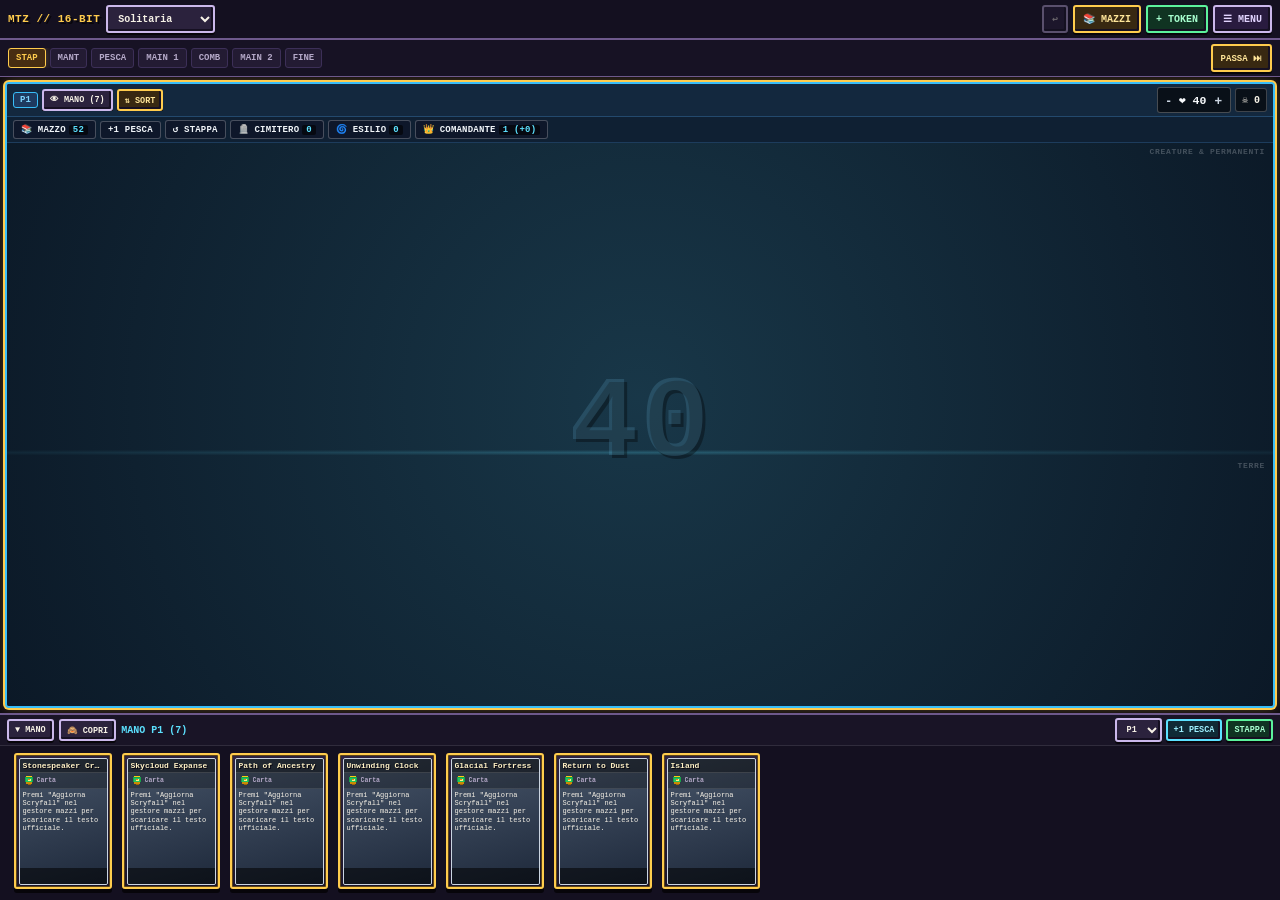
==== commit 3537acee: "Add files via upload" ====
--- a/MTZ-beta.html
+++ b/MTZ-beta.html
@@ -1,28 +1,30 @@
 <!DOCTYPE html>
 <html lang="it">
 <head>
-  <meta charset="UTF-8" />
-  <meta name="viewport" content="width=device-width, initial-scale=1.0, maximum-scale=1.0, user-scalable=no" />
-  <meta name="mobile-web-app-capable" content="yes">
-  <meta name="apple-mobile-web-app-capable" content="yes">
-  <title>MulliganToZero — MTG Tabletop Pro v5.5 (16-Bit Edition)</title>
-  <style>
+<meta charset="UTF-8">
+<meta name="viewport" content="width=device-width, initial-scale=1.0, maximum-scale=1.0, user-scalable=no, viewport-fit=cover">
+<meta name="theme-color" content="#0e0b14">
+<meta name="mobile-web-app-capable" content="yes">
+<meta name="apple-mobile-web-app-capable" content="yes">
+<title>MulliganToZero — MTG Tabletop Pro (Mobile 16-Bit)</title>
+<style>
   :root {
     --bg-dark: #0e0b14;
-    --bg-panel: #191426;
-    --bg-well: #120e1c;
+    --bg-panel: #1a1526;
+    --bg-card: #241d34;
+    --border-dim: #2a3142;
+    --text-main: #f7f2e7;
+    --text-muted: #b5a9c9;
     --gold: #ffcc4d;
-    --gold-dim: #7a5818;
     --arcane: #5ce1ff;
     --crimson: #ff5964;
     --emerald: #5cf29c;
-    --amethyst: #c084fc;
-    --text-main: #f7f2e7;
-    --text-muted: #b5a9c9;
     --pixel-border: #6e598c;
     --pixel-light: #cbb8eb;
-    --font-pixel: "Courier New", Courier, monospace;
-    --font-card: -apple-system, BlinkMacSystemFont, "Segoe UI", Roboto, Helvetica, Arial, sans-serif;
+    --font-pixel: 'Courier New', Courier, monospace;
+    --font-ui: 'Courier New', Courier, monospace;
+    --card-w: clamp(74px, 20.5vw, 98px);
+    --card-h: clamp(104px, 28.5vw, 136px);
   }
 
   * {
@@ -36,501 +38,74 @@
     padding: 0;
     width: 100%;
     height: 100%;
+    background-color: var(--bg-dark);
+    background-image:
+      radial-gradient(circle at 50% 12%, rgba(255, 204, 77, 0.12), transparent 55%),
+      repeating-linear-gradient(
+        0deg,
+        rgba(255, 255, 255, 0.02) 0px,
+        rgba(255, 255, 255, 0.02) 2px,
+        transparent 2px,
+        transparent 4px
+      );
+    color: var(--text-main);
+    font-family: var(--font-ui);
     overflow: hidden;
-    background-color: var(--bg-dark);
-    color: var(--text-main);
-    font-family: var(--font-pixel);
-  }
-
-  #app {
-    display: flex;
-    flex-direction: column;
-    width: 100%;
-    height: 100%;
+  }
+
+  /* 16-Bit Stepped Pixel FX Layer */
+  #tavern-fx-layer {
+    position: fixed;
+    inset: 0;
+    pointer-events: none;
+    z-index: 9999;
     overflow: hidden;
   }
 
-  /* ==================== TOP BAR & SCROLL INDICATOR ARROWS ==================== */
-  .topbar {
-    display: flex;
-    align-items: center;
-    justify-content: space-between;
-    gap: 8px;
-    padding: 6px 10px;
-    background: var(--bg-panel);
-    border-bottom: 3px solid var(--pixel-light);
-    box-shadow: inset 0 -2px 0 var(--pixel-border);
-    z-index: 30;
-    flex-shrink: 0;
-  }
-
-  .brand-title {
-    font-weight: 900;
-    font-size: 13px;
-    letter-spacing: 0.06em;
-    color: var(--gold);
-    text-shadow: 2px 2px 0 #3a1c14;
-    white-space: nowrap;
-  }
-
-  .scroll-wrap {
-    position: relative;
-    display: flex;
-    align-items: center;
-    min-width: 0;
-    flex: 1;
-  }
-
-  .top-controls {
-    display: flex;
-    align-items: center;
-    gap: 5px;
-    overflow-x: auto;
-    scrollbar-width: none;
-    padding: 2px 4px;
-    width: 100%;
-  }
-
-  .top-controls::-webkit-scrollbar {
-    display: none;
-  }
-
-  .scroll-arrow {
+  .tavern-sparkle {
     position: absolute;
-    top: 50%;
-    transform: translateY(-50%);
-    z-index: 15;
-    width: 22px;
-    height: 24px;
-    padding: 0;
-    display: none;
-    align-items: center;
-    justify-content: center;
-    background: #3d2b0d;
-    border: 2px solid var(--gold);
-    color: var(--gold);
-    font-family: var(--font-pixel);
-    font-size: 10px;
-    font-weight: 900;
-    cursor: pointer;
-    box-shadow: 0 2px 0 #07050a;
-    animation: arrowPulse 1s steps(2) infinite;
-  }
-
-  .scroll-arrow-left { left: 0; }
-  .scroll-arrow-right { right: 0; }
-
-  .scroll-wrap.can-left .scroll-arrow-left,
-  .scroll-wrap.can-right .scroll-arrow-right {
-    display: flex;
-  }
-
-  @keyframes arrowPulse {
-    0%, 100% { filter: brightness(1); }
-    50% { filter: brightness(1.3); }
-  }
-
-  /* ==================== PIXEL BUTTONS & SELECTS ==================== */
-  .btn, select {
-    font-family: var(--font-pixel);
-    background: #2b223d;
-    color: var(--text-main);
-    border: 2px solid var(--pixel-light);
-    box-shadow: inset -2px -2px 0 #161022, 0 2px 0 #07050a;
-    border-radius: 2px;
-    padding: 4px 8px;
-    font-size: 11px;
-    font-weight: 700;
-    text-transform: uppercase;
-    cursor: pointer;
-    white-space: nowrap;
-    transition: transform 0.06s steps(2), background 0.1s steps(2), border-color 0.1s steps(2);
-  }
-
-  .btn:hover:not(:disabled), select:hover {
-    background: #3d2f59;
-    border-color: var(--gold);
-    color: #fff4c9;
-  }
-
-  .btn:active:not(:disabled) {
-    transform: translateY(2px);
-    box-shadow: inset 2px 2px 0 #161022;
-  }
-
-  .btn:disabled {
-    opacity: 0.42;
-    cursor: not-allowed;
-  }
-
-  .btn-gold { background: #3d2b0d; border-color: var(--gold); color: var(--gold); }
-  .btn-green { background: #123624; border-color: var(--emerald); color: #c7ffdf; }
-  .btn-red { background: #3b151e; border-color: var(--crimson); color: #ffb3b8; }
-  .btn-cyan { background: #123142; border-color: var(--arcane); color: #d6f7ff; }
-  .btn-purple { background: #301a47; border-color: var(--amethyst); color: #f2e0ff; }
-  .btn-audio-on {
-    background: #472d12;
-    border-color: var(--gold);
-    color: var(--gold);
-    box-shadow: inset -2px -2px 0 #241507, 0 0 10px rgba(255, 204, 77, 0.4), 0 2px 0 #07050a;
-  }
-
-  /* ==================== PHASE BAR & STACK BAR ==================== */
-  .phasebar {
-    display: flex;
-    align-items: center;
-    justify-content: space-between;
-    gap: 8px;
-    padding: 5px 10px;
-    background: #141020;
-    border-bottom: 2px solid var(--pixel-border);
-    overflow-x: auto;
-    scrollbar-width: none;
-    flex-shrink: 0;
-  }
-
-  .phasebar::-webkit-scrollbar { display: none; }
-
-  .phases {
-    display: flex;
-    align-items: center;
-    gap: 4px;
-  }
-
-  .phase-pill {
-    padding: 3px 7px;
-    font-size: 10px;
-    font-weight: 800;
-    background: #1c162b;
-    border: 1px solid var(--pixel-border);
-    color: var(--text-muted);
-    cursor: pointer;
-    white-space: nowrap;
-  }
-
-  .phase-pill.active {
-    background: var(--gold);
-    border-color: #fff3c4;
-    color: #161006;
-    box-shadow: 0 2px 0 #07050a;
-  }
-
-  .combat-summary-pill {
-    padding: 3px 8px;
-    font-size: 10px;
-    font-weight: 900;
-    background: #3b151e;
-    border: 1px solid var(--crimson);
-    color: #ffd1d5;
-    white-space: nowrap;
-    cursor: pointer;
-  }
-
-  .stack-bar {
-    display: flex;
-    align-items: center;
-    justify-content: space-between;
-    gap: 8px;
-    padding: 5px 10px;
-    background: #231436;
-    border-bottom: 2px solid var(--amethyst);
-    font-size: 11px;
-    flex-shrink: 0;
-  }
-
-  .stack-items {
-    display: flex;
-    align-items: center;
-    gap: 6px;
-    overflow-x: auto;
-    scrollbar-width: none;
-  }
-
-  .stack-chip {
-    display: inline-flex;
-    align-items: center;
-    gap: 5px;
-    padding: 2px 7px;
-    background: #120e1c;
-    border: 1px solid var(--amethyst);
-    color: #f3e8ff;
-    font-size: 10px;
-    white-space: nowrap;
-  }
-
-  /* ==================== TABLE & PLAYER SEATS ==================== */
-  #table-area {
-    flex: 1;
-    display: grid;
-    gap: 4px;
-    padding: 4px;
-    background: #07050a;
-    overflow: hidden;
-    min-height: 0;
-  }
-
-  #table-area.mode-solo { grid-template-columns: 1fr; grid-template-rows: 1fr; }
-  #table-area.mode-1v1, #table-area.mode-1v1-normal { grid-template-columns: 1fr 1fr; grid-template-rows: 1fr; }
-  #table-area.mode-1v1v1 { grid-template-columns: 1fr 1fr; grid-template-rows: 1fr 1fr; }
-  #table-area.mode-1v1v1v1, #table-area.mode-2v2 { grid-template-columns: 1fr 1fr; grid-template-rows: 1fr 1fr; }
-
-  @media (max-width: 860px) {
-    #table-area.mode-1v1, #table-area.mode-1v1-normal {
-      grid-template-columns: 1fr;
-      grid-template-rows: 1fr 1fr;
-    }
-  }
-
-  .seat {
-    position: relative;
-    display: flex;
-    flex-direction: column;
-    background: var(--bg-panel);
-    border: 2px solid var(--pixel-border);
-    border-radius: 2px;
-    overflow: hidden;
-    min-width: 0;
-    min-height: 0;
-  }
-
-  .seat.active-seat {
-    border-color: var(--gold);
-    box-shadow: inset 0 0 0 1px rgba(255, 204, 77, 0.35);
-  }
-
-  /* ==================== PLAYER DISTINCT TINTS (P1 BLU, P2 ROSSO, P3 GIALLO, P4 VERDE) ==================== */
-  .seat.seat-p0 {
-    --p-accent: #38bdf8;
-    --p-bg-dark: #0c1824;
-    --p-bg-glow: rgba(56, 189, 248, 0.14);
-    border-color: #1d4ed8;
-  }
-  .seat.seat-p1 {
-    --p-accent: #ff5964;
-    --p-bg-dark: #220e14;
-    --p-bg-glow: rgba(255, 89, 100, 0.14);
-    border-color: #be123c;
-  }
-  .seat.seat-p2 {
-    --p-accent: #ffcc4d;
-    --p-bg-dark: #211a0c;
-    --p-bg-glow: rgba(255, 204, 77, 0.14);
-    border-color: #b45309;
-  }
-  .seat.seat-p3 {
-    --p-accent: #5cf29c;
-    --p-bg-dark: #0d2116;
-    --p-bg-glow: rgba(92, 242, 156, 0.14);
-    border-color: #15803d;
-  }
-
-  .seat[class*="seat-p"] .seat-header {
-    background: linear-gradient(90deg, var(--p-bg-dark) 0%, #141020 100%);
-    border-bottom-color: var(--p-accent);
-  }
-  .seat[class*="seat-p"] .seat-badge {
-    border-color: var(--p-accent);
-    color: var(--p-accent);
-  }
-  .seat[class*="seat-p"] .zone-bar {
-    background: var(--p-bg-dark);
-  }
-  .seat[class*="seat-p"] .battlefield {
-    background:
-      radial-gradient(circle at 50% 45%, var(--p-bg-glow), transparent 72%),
-      repeating-linear-gradient(0deg, rgba(255,255,255,0.015) 0px, rgba(255,255,255,0.015) 2px, transparent 2px, transparent 6px),
-      var(--p-bg-dark);
-  }
-  .seat.active-seat[class*="seat-p"] {
-    border-color: var(--p-accent);
-    box-shadow: inset 0 0 0 2px var(--p-accent), 0 0 12px var(--p-bg-glow);
-  }
-
-  .seat.rotated {
-    transform: rotate(180deg);
-  }
-
-  .seat-header {
-    display: flex;
-    align-items: center;
-    justify-content: space-between;
-    flex-wrap: wrap;
-    gap: 5px;
-    padding: 5px 8px;
-    background: #141020;
-    border-bottom: 1px solid var(--pixel-border);
+    width: 2px;
+    height: 2px;
+    background: #ffffff;
+    box-shadow:
+      0 -2px 0 rgba(92, 225, 255, 0.95),
+      0 2px 0 rgba(92, 225, 255, 0.95),
+      -2px 0 0 rgba(255, 232, 133, 0.95),
+      2px 0 0 rgba(255, 232, 133, 0.95);
+    transform: translate(-50%, -50%) scale(0.5);
+    opacity: 0;
+    animation: fastTwinkleSpark var(--dur, 480ms) steps(4) forwards;
+  }
+
+  .card-energy-pulse {
+    border-color: var(--arcane) !important;
+    box-shadow: 0 0 0 1px #ffffff, 0 0 12px rgba(92, 225, 255, 0.55), 0 5px 0 #07050a !important;
+  }
+
+  .card-glint-ring {
+    position: absolute;
+    inset: -2px;
+    border: 1px dashed rgba(255, 248, 214, 0.85);
+    pointer-events: none;
+    animation: pixelRingAnim 420ms steps(4) forwards;
     z-index: 6;
-    flex-shrink: 0;
-  }
-
-  .seat-id-group {
-    display: flex;
-    align-items: center;
-    gap: 5px;
-    flex-wrap: wrap;
-  }
-
-  .seat-badge {
-    padding: 2px 6px;
-    font-size: 10px;
-    font-weight: 900;
-    background: #2b223d;
-    border: 1px solid var(--pixel-light);
-    color: var(--gold);
-  }
-
-  .status-badge {
-    padding: 2px 5px;
-    font-size: 9.5px;
-    font-weight: 800;
-    background: #1c162b;
-    border: 1px solid var(--pixel-border);
-    color: var(--text-muted);
-    cursor: pointer;
-  }
-
-  .status-badge.active-monarch {
-    background: #3d2b0d;
-    border-color: var(--gold);
-    color: var(--gold);
-  }
-
-  .status-badge.active-initiative {
-    background: #123624;
-    border-color: var(--emerald);
-    color: var(--emerald);
-  }
-
-  .life-box {
-    display: inline-flex;
-    align-items: center;
-    gap: 3px;
-    background: #0e0b14;
-    border: 1px solid var(--pixel-light);
-    padding: 1px 4px;
-  }
-
-  .life-val {
-    min-width: 26px;
-    text-align: center;
-    font-size: 13px;
-    font-weight: 900;
-    color: var(--emerald);
-  }
-
-  .life-val.danger {
-    color: var(--crimson);
-  }
-
-  .mini-pill {
-    padding: 2px 5px;
-    font-size: 10px;
-    font-weight: 800;
-    background: #1a1428;
-    border: 1px solid var(--pixel-border);
-    color: var(--text-main);
-    cursor: pointer;
-  }
-
-  /* ==================== ZONE BAR ==================== */
-  .zone-bar {
-    display: flex;
-    align-items: center;
-    gap: 5px;
-    padding: 4px 8px;
-    background: #120e1c;
-    border-bottom: 1px solid var(--pixel-border);
-    overflow-x: auto;
-    scrollbar-width: none;
-    z-index: 6;
-    flex-shrink: 0;
-  }
-
-  .zone-bar::-webkit-scrollbar { display: none; }
-
-  .zone-chip {
-    display: inline-flex;
-    align-items: center;
-    gap: 4px;
-    padding: 3px 7px;
-    font-size: 10px;
-    font-weight: 800;
-    background: #231c33;
-    border: 1px solid var(--pixel-light);
-    color: var(--text-main);
-    cursor: pointer;
-    white-space: nowrap;
-  }
-
-  .zone-chip:hover {
-    border-color: var(--gold);
-    color: var(--gold);
-  }
-
-  .zone-chip.cmd-chip {
-    background: #33230c;
-    border-color: var(--gold);
-    color: var(--gold);
-  }
-
-  /* ==================== BATTLEFIELD & TETHER SVG LAYER ==================== */
-  .battlefield {
-    position: relative;
-    flex: 1;
-    width: 100%;
-    min-height: 0;
-    overflow: hidden;
-    background:
-      radial-gradient(circle at 50% 45%, rgba(92, 225, 255, 0.05), transparent 68%),
-      repeating-linear-gradient(0deg, rgba(255,255,255,0.015) 0px, rgba(255,255,255,0.015) 2px, transparent 2px, transparent 6px),
-      #100c19;
-  }
-
-  .battlefield::after {
-    content: "";
-    position: absolute;
-    left: 0;
-    right: 0;
-    top: 54%;
-    border-top: 1px dashed rgba(203, 184, 235, 0.16);
-    pointer-events: none;
-  }
-
-  .tether-svg {
-    position: absolute;
-    inset: 0;
-    width: 100%;
-    height: 100%;
-    pointer-events: none;
-    z-index: 5;
-  }
-
-  .tether-line {
-    stroke: var(--arcane);
-    stroke-width: 3;
-    stroke-dasharray: 7 4;
-    fill: none;
-    pointer-events: stroke;
-    cursor: pointer;
-    filter: drop-shadow(0 0 4px rgba(92, 225, 255, 0.85));
-    animation: tetherFlow 0.8s linear infinite;
-  }
-
-  .tether-preview-line {
-    stroke: var(--gold);
-    stroke-width: 2.5;
-    stroke-dasharray: 5 3;
-    fill: none;
-    pointer-events: none;
-  }
-
-  @keyframes tetherFlow {
-    from { stroke-dashoffset: 22; }
-    to { stroke-dashoffset: 0; }
   }
 
   .board-shake {
     animation: pixelShake 220ms steps(4);
+  }
+
+  @keyframes fastTwinkleSpark {
+    0% { opacity: 0; transform: translate(-50%, -50%) scale(0.4); }
+    25% { opacity: 1; transform: translate(calc(-50% + var(--dx, 10px) * 0.3), calc(-50% + var(--dy, -12px) * 0.3)) scale(1.15); }
+    55% { opacity: 0.45; transform: translate(calc(-50% + var(--dx, 10px) * 0.65), calc(-50% + var(--dy, -12px) * 0.65)) scale(0.75); }
+    80% { opacity: 1; transform: translate(calc(-50% + var(--dx, 10px) * 0.85), calc(-50% + var(--dy, -12px) * 0.85)) scale(1.0); }
+    100% { opacity: 0; transform: translate(calc(-50% + var(--dx, 14px)), calc(-50% + var(--dy, -20px))) scale(0.2); }
+  }
+
+  @keyframes pixelRingAnim {
+    0% { opacity: 1; transform: scale(0.96); }
+    100% { opacity: 0; transform: scale(1.1); }
   }
 
   @keyframes pixelShake {
@@ -541,99 +116,369 @@
     100% { transform: translate(0, 0); }
   }
 
-  /* ==================== DRAGON BREATH IDLE FIRE WAVE (16-BIT) ==================== */
-  #dragon-idle-layer {
-    position: fixed;
-    inset: 0;
-    pointer-events: none;
-    z-index: 95;
-    opacity: 0;
+  /* App Shell with Safe Area Support */
+  #app {
+    display: flex;
+    flex-direction: column;
+    width: 100%;
+    height: 100dvh;
+    padding-top: env(safe-area-inset-top, 0px);
+    padding-bottom: env(safe-area-inset-bottom, 0px);
+  }
+
+  /* Modern Mobile-First Top Bar */
+  .topbar {
+    display: flex;
+    align-items: center;
+    justify-content: space-between;
+    gap: 6px;
+    padding: 5px 8px;
+    background: #141020;
+    border-bottom: 2px solid var(--pixel-border);
+    flex-shrink: 0;
+    z-index: 25;
+  }
+
+  .brand-group {
+    display: flex;
+    align-items: center;
+    gap: 6px;
+    min-width: 0;
+  }
+
+  .brand-title {
+    font-family: var(--font-pixel);
+    font-size: 11px;
+    font-weight: 800;
+    color: var(--gold);
+    letter-spacing: 0.5px;
+    text-shadow: 2px 2px 0 #07050a;
+    white-space: nowrap;
+  }
+
+  .top-controls {
+    display: flex;
+    align-items: center;
+    gap: 5px;
+  }
+
+  .btn {
+    font-family: var(--font-ui);
+    background: #2b223d;
+    color: var(--text-main);
+    border: 2px solid var(--pixel-light);
+    box-shadow: inset -2px -2px 0 #161022, 0 2px 0 #07050a;
+    border-radius: 3px;
+    padding: 5px 8px;
+    font-size: 10px;
+    font-weight: 800;
+    text-transform: uppercase;
+    cursor: pointer;
+    white-space: nowrap;
+    min-height: 28px;
+    display: inline-flex;
+    align-items: center;
+    justify-content: center;
+    gap: 3px;
+    transition: transform 0.08s steps(2), background 0.1s steps(2);
+  }
+  .btn:hover { background: #3b2e54; border-color: var(--gold); color: #fff3c4; }
+  .btn:active { transform: translateY(1px); }
+  .btn:disabled { opacity: 0.38; pointer-events: none; }
+  .btn-gold { border-color: var(--gold); background: #382811; color: #ffe599; }
+  .btn-cyan { border-color: var(--arcane); background: #102a36; color: #9ef0ff; }
+  .btn-green { border-color: var(--emerald); background: #103322; color: #a7ffcf; }
+  .btn-red { border-color: var(--crimson); background: #38141c; color: #ffa8b0; }
+  .btn-purple { border-color: var(--pixel-light); background: #291b3f; color: #e2d4ff; }
+  .btn-audio-on {
+    background: #472d12;
+    border-color: var(--gold);
+    color: var(--gold);
+    box-shadow: inset -2px -2px 0 #241507, 0 0 10px rgba(255, 204, 77, 0.35), 0 2px 0 #07050a;
+  }
+
+  select.btn { padding: 4px 6px; outline: none; text-transform: none; }
+
+  /* Phase Bar */
+  .phasebar {
+    display: flex;
+    align-items: center;
+    justify-content: space-between;
+    gap: 6px;
+    padding: 4px 8px;
+    background: #171224;
+    border-bottom: 1px solid var(--pixel-border);
+    flex-shrink: 0;
+    z-index: 20;
+  }
+
+  .phases-list {
+    display: flex;
+    align-items: center;
+    gap: 4px;
+    overflow-x: auto;
+    scrollbar-width: none;
+    flex: 1;
+  }
+  .phases-list::-webkit-scrollbar { display: none; }
+
+  .phase-pill {
+    font-size: 9px;
+    font-weight: 800;
+    padding: 4px 7px;
+    border-radius: 3px;
+    background: #231b33;
+    color: var(--text-muted);
+    border: 1px solid #3c2f57;
+    cursor: pointer;
+    flex-shrink: 0;
+  }
+  .phase-pill.active {
+    background: #472d12;
+    color: var(--gold);
+    border-color: var(--gold);
+    box-shadow: 0 0 8px rgba(255, 204, 77, 0.3);
+  }
+
+  /* Main Table Grid */
+  #table-area {
+    flex: 1;
+    display: grid;
+    gap: 5px;
+    padding: 5px;
     overflow: hidden;
-    transition: opacity 0.25s steps(4);
-  }
-
-  #dragon-idle-layer.active {
-    opacity: 1;
-  }
-
-  #dragon-idle-layer.retreating .dragon-fire-wave {
-    animation: dragonRetreatWave 0.42s steps(6) forwards !important;
-  }
-
-  .dragon-fire-wave {
-    position: absolute;
-    left: 0;
-    right: 0;
-    top: -35%;
-    height: 155%;
+    position: relative;
+    background: #0b0810;
+  }
+
+  .mode-solo { grid-template-columns: 1fr; grid-template-rows: 1fr; }
+  .mode-1v1, .mode-1v1-normal { grid-template-columns: 1fr; grid-template-rows: 1fr 1fr; }
+  .mode-1v1v1 { grid-template-columns: 1fr 1fr; grid-template-rows: 1fr 1fr; }
+  .mode-1v1v1 .seat-0 { grid-column: 1 / 3; }
+  .mode-1v1v1v1, .mode-2v2 { grid-template-columns: 1fr 1fr; grid-template-rows: 1fr 1fr; }
+
+  @media (orientation: landscape) and (max-height: 540px) {
+    .mode-1v1, .mode-1v1-normal { grid-template-columns: 1fr 1fr; grid-template-rows: 1fr; }
+  }
+
+  /* Player Seat & Distinct Theme Tints */
+  .player-seat {
+    display: flex;
+    flex-direction: column;
+    border-radius: 4px;
+    overflow: hidden;
+    position: relative;
+    transition: transform 0.25s steps(6), border-color 0.2s ease, box-shadow 0.2s ease;
+  }
+
+  /* P1: Blu di Prussia */
+  .seat-theme-0 {
+    background: #0d1b2a;
+    border: 2px solid #38bdf8;
+    box-shadow: inset 0 0 0 2px #1e3a5f, 0 4px 0 #07050a;
+    --watermark-color: rgba(125, 211, 252, 0.16);
+  }
+  .seat-theme-0 .seat-header { background: #13283e; border-bottom: 1px solid #23496d; }
+  .seat-theme-0 .zones-strip { background: #0f2033; border-bottom: 1px solid #1d3c5c; }
+  .seat-theme-0 .battlefield {
     background:
-      repeating-linear-gradient(
-        90deg,
-        rgba(255, 89, 100, 0.34) 0px,
-        rgba(255, 165, 40, 0.42) 14px,
-        rgba(255, 224, 102, 0.30) 24px,
-        rgba(180, 35, 45, 0.36) 36px
-      ),
-      linear-gradient(
-        180deg,
-        rgba(255, 235, 130, 0.58) 0%,
-        rgba(255, 125, 35, 0.52) 48%,
-        rgba(165, 22, 36, 0.42) 82%,
-        transparent 100%
-      );
-    box-shadow:
-      inset 0 24px 48px rgba(255, 244, 179, 0.35),
-      0 12px 32px rgba(255, 89, 100, 0.35);
-    animation: dragonBreathSweep 2.6s steps(14) infinite;
-  }
-
-  .dragon-ember {
-    position: absolute;
-    width: 8px;
-    height: 8px;
-    background: var(--gold);
-    box-shadow: 0 0 0 2px var(--crimson), 4px -4px 0 #fff3b0;
-    animation: emberRise 1.1s steps(5) infinite;
-  }
-
-  .dragon-smoke-puff {
-    position: fixed;
-    width: 22px;
-    height: 22px;
-    background: rgba(181, 169, 201, 0.55);
-    box-shadow:
-      8px 0 0 rgba(120, 108, 145, 0.45),
-      -8px 4px 0 rgba(203, 184, 235, 0.4),
-      0 -8px 0 rgba(95, 84, 118, 0.45);
-    transform: translate(-50%, -50%);
-    pointer-events: none;
-    z-index: 98;
-    animation: quickPixelSmoke 0.46s steps(5) forwards;
-  }
-
-  @keyframes dragonBreathSweep {
-    0% { transform: translateY(-28%); }
-    50% { transform: translateY(-14%); }
-    100% { transform: translateY(-28%); }
-  }
-
-  @keyframes dragonRetreatWave {
-    0% { transform: translateY(-16%); opacity: 0.9; }
-    100% { transform: translateY(-135%); opacity: 0; }
-  }
-
-  @keyframes emberRise {
-    0% { opacity: 0; transform: translateY(18px) scale(0.7); }
-    40% { opacity: 1; transform: translateY(-6px) scale(1.1); }
-    100% { opacity: 0; transform: translateY(-34px) scale(0.4); }
-  }
-
-  @keyframes quickPixelSmoke {
-    0% { opacity: 0.75; transform: translate(-50%, -50%) scale(0.7); }
-    100% { opacity: 0; transform: translate(calc(-50% + var(--smx, 12px)), calc(-50% + var(--smy, -22px))) scale(1.45); }
-  }
-
-  /* ==================== GIANT TRANSPARENT 16-BIT LIFE WATERMARK ==================== */
+      radial-gradient(circle at 50% 45%, rgba(92, 225, 255, 0.14) 0%, rgba(11, 24, 38, 0.82) 100%),
+      linear-gradient(to bottom, transparent 54.5%, rgba(92, 225, 255, 0.24) 55%, transparent 55.5%);
+  }
+  .seat-theme-0 .p-badge { background: #1e3a5f; color: #7dd3fc; border-color: #38bdf8; }
+
+  /* P2: Rosso Bordeaux */
+  .seat-theme-1 {
+    background: #260d14;
+    border: 2px solid #ff5964;
+    box-shadow: inset 0 0 0 2px #581829, 0 4px 0 #07050a;
+    --watermark-color: rgba(253, 164, 175, 0.16);
+  }
+  .seat-theme-1 .seat-header { background: #38131d; border-bottom: 1px solid #631c2f; }
+  .seat-theme-1 .zones-strip { background: #2d0f17; border-bottom: 1px solid #521727; }
+  .seat-theme-1 .battlefield {
+    background:
+      radial-gradient(circle at 50% 45%, rgba(255, 89, 100, 0.15) 0%, rgba(32, 10, 16, 0.82) 100%),
+      linear-gradient(to bottom, transparent 54.5%, rgba(255, 89, 100, 0.24) 55%, transparent 55.5%);
+  }
+  .seat-theme-1 .p-badge { background: #581829; color: #fda4af; border-color: #ff5964; }
+
+  /* P3: Verde Militare */
+  .seat-theme-2 {
+    background: #142116;
+    border: 2px solid #5cf29c;
+    box-shadow: inset 0 0 0 2px #28422b, 0 4px 0 #07050a;
+    --watermark-color: rgba(187, 247, 208, 0.16);
+  }
+  .seat-theme-2 .seat-header { background: #1c2e1f; border-bottom: 1px solid #324f36; }
+  .seat-theme-2 .zones-strip { background: #172619; border-bottom: 1px solid #29412c; }
+  .seat-theme-2 .battlefield {
+    background:
+      radial-gradient(circle at 50% 45%, rgba(92, 242, 156, 0.14) 0%, rgba(16, 28, 18, 0.82) 100%),
+      linear-gradient(to bottom, transparent 54.5%, rgba(92, 242, 156, 0.22) 55%, transparent 55.5%);
+  }
+  .seat-theme-2 .p-badge { background: #28422b; color: #bbf7d0; border-color: #5cf29c; }
+
+  /* P4: Giallo Ocra */
+  .seat-theme-3 {
+    background: #241b0c;
+    border: 2px solid #ffcc4d;
+    box-shadow: inset 0 0 0 2px #4d3712, 0 4px 0 #07050a;
+    --watermark-color: rgba(253, 230, 138, 0.16);
+  }
+  .seat-theme-3 .seat-header { background: #332611; border-bottom: 1px solid #6e4f1a; }
+  .seat-theme-3 .zones-strip { background: #291e0d; border-bottom: 1px solid #594015; }
+  .seat-theme-3 .battlefield {
+    background:
+      radial-gradient(circle at 50% 45%, rgba(255, 204, 77, 0.14) 0%, rgba(30, 22, 9, 0.82) 100%),
+      linear-gradient(to bottom, transparent 54.5%, rgba(255, 204, 77, 0.22) 55%, transparent 55.5%);
+  }
+  .seat-theme-3 .p-badge { background: #4d3712; color: #fde68a; border-color: #ffcc4d; }
+
+  .player-seat.active-turn {
+    box-shadow: 0 0 0 2px var(--gold), 0 0 14px rgba(255, 204, 77, 0.35);
+  }
+
+  .seat-rotated { transform: rotate(180deg); }
+
+  /* Player Header */
+  .seat-header {
+    display: flex;
+    align-items: center;
+    justify-content: space-between;
+    gap: 4px;
+    padding: 3px 6px;
+    flex-shrink: 0;
+  }
+
+  .player-id { display: flex; align-items: center; gap: 4px; overflow-x: auto; scrollbar-width: none; }
+  .player-id::-webkit-scrollbar { display: none; }
+
+  .p-badge {
+    font-family: var(--font-pixel);
+    font-size: 9px;
+    font-weight: 800;
+    padding: 2px 6px;
+    border-radius: 3px;
+    border: 1px solid;
+  }
+
+  .team-tag {
+    font-size: 8.5px;
+    font-weight: 800;
+    padding: 2px 4px;
+    border-radius: 2px;
+    background: #311042;
+    color: #e879f9;
+  }
+
+  .seat-mini-btn {
+    min-height: 22px;
+    padding: 2px 6px;
+    font-size: 8.5px;
+  }
+
+  .counters-row { display: flex; align-items: center; gap: 4px; flex-shrink: 0; }
+
+  .life-box {
+    display: flex;
+    align-items: center;
+    background: rgba(9, 12, 18, 0.85);
+    border: 1px solid rgba(255, 255, 255, 0.25);
+    border-radius: 3px;
+    overflow: hidden;
+  }
+
+  .life-btn {
+    background: transparent;
+    border: none;
+    box-shadow: none;
+    color: #cbd5e1;
+    font-weight: 800;
+    font-size: 13px;
+    padding: 2px 8px;
+    cursor: pointer;
+    min-height: 24px;
+  }
+  .life-btn:hover { background: rgba(255,255,255,0.12); color: #fff; }
+
+  .life-val {
+    font-weight: 800;
+    font-size: 11.5px;
+    min-width: 24px;
+    text-align: center;
+    color: #f8fafc;
+  }
+
+  .mini-counter {
+    display: flex;
+    align-items: center;
+    gap: 2px;
+    background: rgba(9, 12, 18, 0.85);
+    border: 1px solid rgba(255, 255, 255, 0.22);
+    border-radius: 3px;
+    padding: 2px 6px;
+    font-size: 10px;
+    font-weight: 800;
+    cursor: pointer;
+    min-height: 24px;
+  }
+
+  /* Zones Strip */
+  .zones-strip {
+    display: flex;
+    align-items: center;
+    gap: 4px;
+    padding: 3px 6px;
+    overflow-x: auto;
+    flex-shrink: 0;
+    scrollbar-width: none;
+  }
+  .zones-strip::-webkit-scrollbar { display: none; }
+
+  .zone-chip {
+    display: flex;
+    align-items: center;
+    gap: 3px;
+    padding: 3px 7px;
+    border-radius: 3px;
+    font-size: 9px;
+    font-weight: 800;
+    letter-spacing: 0.2px;
+    background: rgba(15, 23, 42, 0.85);
+    border: 1px solid rgba(255, 255, 255, 0.24);
+    color: #f1f5f9;
+    cursor: pointer;
+    white-space: nowrap;
+    flex-shrink: 0;
+  }
+  .zone-chip.drop-hover {
+    background: #472d12;
+    border-color: var(--gold);
+    color: #ffe599;
+  }
+  .zone-chip span.cnt {
+    background: rgba(0, 0, 0, 0.6);
+    padding: 0 4px;
+    border-radius: 2px;
+    color: var(--arcane);
+    font-weight: 800;
+  }
+
+  /* Free-Form Battlefield + Big Life Watermark + Tether Layer */
+  .battlefield {
+    flex: 1;
+    position: relative;
+    overflow: hidden;
+    perspective: 900px;
+  }
+
+  .battlefield.drop-target-active {
+    box-shadow: inset 0 0 20px rgba(92, 242, 156, 0.45);
+    outline: 2px dashed rgba(92, 242, 156, 0.85);
+    outline-offset: -3px;
+  }
+
   .bf-life-watermark {
     position: absolute;
     inset: 0;
@@ -641,109 +486,100 @@
     align-items: center;
     justify-content: center;
     font-family: var(--font-pixel);
-    font-size: clamp(64px, 16vw, 152px);
+    font-size: clamp(3.4rem, 15vw, 7.2rem);
     font-weight: 900;
+    letter-spacing: 2px;
+    color: var(--watermark-color, rgba(255, 255, 255, 0.14));
+    text-shadow: 3px 3px 0 rgba(0, 0, 0, 0.35);
+    pointer-events: none;
+    z-index: 1;
     line-height: 1;
-    letter-spacing: -4px;
-    color: rgba(255, 242, 198, 0.10);
-    text-shadow:
-      4px 4px 0 rgba(92, 225, 255, 0.06),
-      -4px -4px 0 rgba(255, 204, 77, 0.06);
+  }
+
+  .bf-life-watermark.low-life {
+    color: rgba(255, 89, 100, 0.24);
+    animation: lowLifePulse 1.4s steps(2) infinite;
+  }
+
+  @keyframes lowLifePulse {
+    0%, 100% { opacity: 1; }
+    50% { opacity: 0.55; }
+  }
+
+  .bf-tether-svg {
+    position: absolute;
+    inset: 0;
+    width: 100%;
+    height: 100%;
     pointer-events: none;
-    user-select: none;
-    z-index: 1;
-  }
-
-  .bf-life-watermark.low-life {
-    color: rgba(255, 89, 100, 0.16);
+    z-index: 2;
+    overflow: visible;
+  }
+
+  .tether-wire {
+    fill: none;
+    stroke: var(--arcane);
+    stroke-width: 2.5;
+    stroke-dasharray: 6 4;
+    stroke-linecap: square;
+    filter: drop-shadow(0 0 4px rgba(92, 225, 255, 0.95)) drop-shadow(0 0 8px rgba(255, 204, 77, 0.65));
+    animation: tetherDashFlow 0.65s linear infinite;
+  }
+
+  .tether-wire-active {
+    stroke: var(--gold);
+    stroke-width: 3;
+    filter: drop-shadow(0 0 6px rgba(255, 204, 77, 1)) drop-shadow(0 0 12px rgba(92, 225, 255, 0.85));
+  }
+
+  .tether-endpoint {
+    fill: #ffffff;
+    stroke: var(--arcane);
+    stroke-width: 1.5;
+    filter: drop-shadow(0 0 4px var(--arcane));
+  }
+
+  @keyframes tetherDashFlow {
+    to { stroke-dashoffset: -20; }
   }
 
   .bf-guide-top, .bf-guide-bot {
     position: absolute;
-    right: 12px;
-    font-size: 9.5px;
+    right: 8px;
+    font-size: 8px;
     font-weight: 800;
     text-transform: uppercase;
-    letter-spacing: 0.8px;
-    color: rgba(241, 245, 249, 0.28);
+    letter-spacing: 0.7px;
+    color: rgba(241, 245, 249, 0.24);
     pointer-events: none;
-    z-index: 2;
-  }
-  .bf-guide-top { top: 6px; }
-  .bf-guide-bot { top: 56%; }
-
-  /* ==================== 16-BIT MTG CARD (DESKTOP & MOBILE PROPORTIONS) ==================== */
+    z-index: 1;
+  }
+  .bf-guide-top { top: 4px; }
+  .bf-guide-bot { top: 56.5%; }
+
+  /* Responsive 16-Bit Card + 3D Tilt + Foil + Holo Attach Node */
   .mtg-card {
-    --glow-color: rgba(203, 213, 225, 0.78);
-    width: 118px;
-    height: 164px;
+    width: var(--card-w);
+    height: var(--card-h);
     background: linear-gradient(165deg, #2d2342 0%, #191326 100%);
     border: 2px solid var(--gold);
     box-shadow: inset 0 0 0 1px #5c4318, 0 4px 0 #07050a;
     border-radius: 3px;
-    padding: 4px;
+    padding: 2.5px;
     display: flex;
     flex-direction: column;
     position: relative;
     cursor: grab;
     transform-style: preserve-3d;
     transform: perspective(800px) rotateX(var(--rx, 0deg)) rotateY(var(--ry, 0deg)) translateZ(var(--tz, 0px));
-    transition: transform 0.12s ease-out, border-color 0.12s ease, box-shadow 0.16s ease;
+    transition: transform 0.12s ease-out, border-color 0.12s ease, box-shadow 0.15s ease;
     flex-shrink: 0;
     touch-action: none;
-    overflow: hidden;
-    z-index: 4;
-  }
-
-  .mtg-card[data-frame="W"] { --glow-color: rgba(254, 243, 199, 0.92); border-color: #e5d4a1; }
-  .mtg-card[data-frame="U"] { --glow-color: rgba(56, 189, 248, 0.95); border-color: #60a5fa; }
-  .mtg-card[data-frame="B"] { --glow-color: rgba(192, 132, 252, 0.92); border-color: #a855f7; }
-  .mtg-card[data-frame="R"] { --glow-color: rgba(255, 89, 100, 0.95); border-color: #f87171; }
-  .mtg-card[data-frame="G"] { --glow-color: rgba(74, 222, 128, 0.92); border-color: #4ade80; }
-  .mtg-card[data-frame="M"] { --glow-color: rgba(217, 155, 38, 0.98); border-color: #eab308; }
-  .mtg-card[data-frame="A"] { --glow-color: rgba(148, 163, 184, 0.9); border-color: #94a3b8; }
-  .mtg-card[data-frame="L"] { --glow-color: rgba(214, 179, 132, 0.9); border-color: #c2a378; }
-
-  .mtg-card:hover,
-  .mtg-card.is-glowing {
-    box-shadow:
-      0 0 0 2px var(--glow-color),
-      0 0 18px var(--glow-color),
-      0 4px 0 #07050a !important;
-    z-index: 18;
-  }
-
-  .mtg-card.bf-card {
-    position: absolute;
-  }
-
-  .mtg-card.tapped {
-    border-color: var(--amethyst);
-    box-shadow: inset 0 0 0 1px #4c1d75, 0 3px 0 #07050a;
-  }
-
-  .mtg-card.bf-card.tapped {
-    transform: rotate(90deg);
-  }
-
-  .mtg-card.dragging {
-    cursor: grabbing;
-    opacity: 0.94;
-    z-index: 90 !important;
-    transition: none !important;
-  }
-
-  .mtg-card.attacking-card {
-    border-color: var(--crimson) !important;
-    box-shadow: 0 0 0 2px var(--crimson), 0 0 16px rgba(255, 89, 100, 0.85) !important;
-  }
-
-  .mtg-card.card-entering {
-    animation: cardPopIn 220ms steps(5) forwards;
-  }
-
-  /* Foil Shimmer & Interactive Specular Reflection on All Cards */
-  .mtg-card::after {
+    overflow: visible;
+    z-index: 3;
+  }
+
+  .mtg-card::before {
     content: "";
     position: absolute;
     inset: 0;
@@ -751,431 +587,368 @@
     opacity: var(--foil-op, 0);
     background: radial-gradient(
       circle at var(--fx, 50%) var(--fy, 50%),
-      rgba(255, 245, 190, 0.42) 0%,
-      rgba(92, 225, 255, 0.25) 34%,
-      rgba(255, 89, 100, 0.16) 58%,
-      transparent 78%
+      rgba(255, 245, 190, 0.36) 0%,
+      rgba(92, 225, 255, 0.22) 32%,
+      rgba(255, 89, 100, 0.14) 55%,
+      transparent 75%
     );
     mix-blend-mode: screen;
-    transition: opacity 0.12s ease;
+    transition: opacity 0.15s ease;
     z-index: 3;
   }
 
-  .mtg-card[data-frame="M"]::before {
+  .battlefield .mtg-card {
+    position: absolute;
+  }
+
+  .mtg-card.tapped {
+    transform: perspective(800px) rotate(90deg) scale(0.92);
+    box-shadow: -4px 4px 0 #07050a;
+  }
+
+  .mtg-card.attach-target-highlight {
+    border-color: var(--arcane) !important;
+    box-shadow: 0 0 0 2px #ffffff, 0 0 14px rgba(92, 225, 255, 0.9) !important;
+    z-index: 12;
+  }
+
+  .mtg-card.tap-flash { animation: tapPulse 0.4s steps(4); }
+  @keyframes tapPulse {
+    0% { box-shadow: 0 0 0 0 rgba(255, 204, 77, 0.9); }
+    100% { box-shadow: 0 0 0 14px rgba(255, 204, 77, 0); }
+  }
+
+  .mtg-card.untap-flash { animation: untapPulse 0.4s steps(4); }
+  @keyframes untapPulse {
+    0% { box-shadow: 0 0 0 0 rgba(92, 242, 156, 0.9); }
+    100% { box-shadow: 0 0 0 14px rgba(92, 242, 156, 0); }
+  }
+
+  /* Bottom-Center Hologram Link Node */
+  .holo-link-node {
+    position: absolute;
+    bottom: -6px;
+    left: 50%;
+    transform: translateX(-50%);
+    width: 18px;
+    height: 11px;
+    border-radius: 999px;
+    background: radial-gradient(circle at 35% 35%, #ffffff 0%, #5ce1ff 45%, #a855f7 100%);
+    border: 1.5px solid #09060f;
+    box-shadow: 0 0 6px rgba(92, 225, 255, 0.8), 0 1px 0 #07050a;
+    cursor: crosshair;
+    z-index: 8;
+    touch-action: none;
+    padding: 0;
+  }
+  .holo-link-node::after {
+    content: "";
+    position: absolute;
+    inset: -7px;
+  }
+  .holo-link-node.linked {
+    background: radial-gradient(circle at 35% 35%, #fffbeb 0%, #ffcc4d 50%, #ff5964 100%);
+    box-shadow: 0 0 8px rgba(255, 204, 77, 0.95), 0 1px 0 #07050a;
+  }
+
+  .drag-ghost {
+    position: fixed;
+    z-index: 9500;
+    pointer-events: none;
+    transform: translate(-50%, -50%) scale(1.08) rotate(2deg);
+    box-shadow: 0 14px 24px rgba(0, 0, 0, 0.85), 0 0 14px rgba(255, 204, 77, 0.55);
+    opacity: 0.95;
+  }
+
+  .card-inner {
+    flex: 1;
+    border-radius: 2px;
+    display: flex;
+    flex-direction: column;
+    overflow: hidden;
+    background: linear-gradient(165deg, #33294d 0%, #1c152b 100%);
+    border: 1px solid rgba(255, 255, 255, 0.2);
+  }
+
+  .frame-W .card-inner { background: linear-gradient(165deg, #6b6352 0%, #383226 100%); border-color: #fef08a; }
+  .frame-U .card-inner { background: linear-gradient(165deg, #1d4ed8 0%, #0f172a 100%); border-color: #5ce1ff; }
+  .frame-B .card-inner { background: linear-gradient(165deg, #6b21a8 0%, #1e1b4b 100%); border-color: #d8b4fe; }
+  .frame-R .card-inner { background: linear-gradient(165deg, #991b1b 0%, #3d0c14 100%); border-color: #ff5964; }
+  .frame-G .card-inner { background: linear-gradient(165deg, #15803d 0%, #052e16 100%); border-color: #5cf29c; }
+  .frame-M {
+    border-color: #ffe066;
+    box-shadow: inset 0 0 0 1px #78350f, 0 0 10px rgba(255, 204, 77, 0.35), 0 4px 0 #07050a;
+  }
+  .frame-M .card-inner {
+    background: linear-gradient(165deg, #a16207 0%, #713f12 48%, #451a03 100%);
+    border-color: #fde047;
+    box-shadow: inset 0 0 12px rgba(254, 240, 138, 0.45);
+    position: relative;
+  }
+  .frame-M .card-inner::after {
     content: "";
     position: absolute;
     inset: 0;
     pointer-events: none;
-    background:
-      linear-gradient(
-        118deg,
-        transparent 18%,
-        rgba(255, 240, 165, 0.34) 36%,
-        rgba(92, 225, 255, 0.28) 50%,
-        rgba(255, 130, 170, 0.26) 64%,
-        transparent 82%
-      ),
-      radial-gradient(
-        circle at var(--fx, 50%) var(--fy, 50%),
-        rgba(255, 245, 190, 0.42) 0%,
-        rgba(92, 225, 255, 0.22) 38%,
-        transparent 72%
-      );
-    background-size: 220% 220%, 100% 100%;
+    background: linear-gradient(
+      115deg,
+      transparent 18%,
+      rgba(255, 248, 196, 0.28) 34%,
+      rgba(92, 225, 255, 0.24) 46%,
+      rgba(232, 121, 249, 0.22) 56%,
+      rgba(255, 224, 102, 0.28) 68%,
+      transparent 82%
+    );
+    background-size: 240% 240%;
     mix-blend-mode: screen;
-    animation: goldFoilSweep 3.4s linear infinite;
+    animation: goldFoilShimmer 3.6s linear infinite;
     z-index: 2;
   }
-
-  @keyframes goldFoilSweep {
-    0% { background-position: 0% 50%, 0 0; }
-    50% { background-position: 100% 50%, 0 0; }
-    100% { background-position: 0% 50%, 0 0; }
-  }
-
-  .card-inner {
-    flex: 1;
-    display: flex;
-    flex-direction: column;
-    border-radius: 2px;
-    padding: 3px;
-    overflow: hidden;
-    border: 1px solid rgba(0, 0, 0, 0.65);
-    color: #0f172a;
-    position: relative;
-    z-index: 1;
-  }
-
-  .frame-W { background: linear-gradient(180deg, #faf6eb 0%, #eadfc2 100%); }
-  .frame-U { background: linear-gradient(180deg, #dbeeff 0%, #b5d8f7 100%); }
-  .frame-B { background: linear-gradient(180deg, #d7d2dc 0%, #b8b0c4 100%); }
-  .frame-R { background: linear-gradient(180deg, #fbdad2 0%, #f0b4a6 100%); }
-  .frame-G { background: linear-gradient(180deg, #d6eedb 0%, #b0dcba 100%); }
-  .frame-M { background: linear-gradient(180deg, #f8e8be 0%, #e4c578 100%); }
-  .frame-A { background: linear-gradient(180deg, #e2e8f0 0%, #cbd5e1 100%); }
-  .frame-L { background: linear-gradient(180deg, #e7dfd3 0%, #d2c4b0 100%); }
+  .frame-M::before {
+    opacity: max(0.32, var(--foil-op, 0)) !important;
+    background: radial-gradient(
+      circle at var(--fx, 50%) var(--fy, 50%),
+      rgba(255, 250, 205, 0.55) 0%,
+      rgba(92, 225, 255, 0.36) 26%,
+      rgba(232, 121, 249, 0.28) 48%,
+      rgba(255, 204, 77, 0.22) 66%,
+      transparent 82%
+    ) !important;
+  }
+  @keyframes goldFoilShimmer {
+    0% { background-position: 0% 0%; }
+    50% { background-position: 100% 100%; }
+    100% { background-position: 0% 0%; }
+  }
+  .frame-C .card-inner { background: linear-gradient(165deg, #475569 0%, #1e293b 100%); border-color: #cbd5e1; }
+  .frame-L .card-inner { background: linear-gradient(165deg, #57534e 0%, #292524 100%); border-color: #d6d3d1; }
 
   .card-head {
     display: flex;
     align-items: center;
     justify-content: space-between;
     gap: 2px;
-    background: rgba(255, 255, 255, 0.88);
-    border: 1px solid rgba(15, 23, 42, 0.35);
-    border-radius: 2px;
-    padding: 2px 4px;
-    min-height: 17px;
-  }
-
-  .card-title {
-    font-family: var(--font-card);
-    font-size: 9.5px;
+    padding: 2px 3px;
+    background: rgba(0, 0, 0, 0.52);
+    border-bottom: 1px solid rgba(255, 255, 255, 0.14);
+  }
+
+  .card-name {
+    font-size: clamp(7px, 2vw, 8px);
     font-weight: 800;
-    color: #090d14;
+    color: #fff2c6;
+    text-shadow: 1px 1px 0 #09060f;
     white-space: nowrap;
     overflow: hidden;
     text-overflow: ellipsis;
-  }
-
-  .card-mana {
-    display: inline-flex;
+    flex: 1;
+  }
+
+  .card-mana { display: flex; align-items: center; gap: 1px; flex-shrink: 0; }
+
+  .card-type {
+    display: flex;
     align-items: center;
-    gap: 1px;
-    flex-shrink: 0;
-  }
-
-  .card-type-line {
-    font-family: var(--font-card);
-    font-size: 7.5px;
+    gap: 2px;
+    font-size: 6.5px;
     font-weight: 700;
-    color: #1e293b;
-    background: rgba(255, 255, 255, 0.78);
-    border: 1px solid rgba(15, 23, 42, 0.28);
-    border-radius: 2px;
-    margin-top: 2px;
-    padding: 1px 4px;
+    color: var(--text-muted);
+    padding: 1.5px 3px;
+    background: rgba(0, 0, 0, 0.28);
+    border-bottom: 1px solid rgba(255, 255, 255, 0.1);
     white-space: nowrap;
     overflow: hidden;
+  }
+
+  .card-type-text {
+    overflow: hidden;
     text-overflow: ellipsis;
+    white-space: nowrap;
+    flex: 1;
+  }
+
+  .pixel-type-icon {
+    width: 12px;
+    height: 12px;
+    flex-shrink: 0;
+    image-rendering: pixelated;
+  }
+
+  .pixel-type-icon.lg {
+    width: 22px;
+    height: 22px;
   }
 
   .card-oracle {
     flex: 1;
-    margin-top: 2px;
-    background: rgba(255, 255, 255, 0.94);
-    border: 1px solid rgba(15, 23, 42, 0.3);
-    border-radius: 2px;
-    padding: 3px 4px;
-    font-family: var(--font-card);
-    font-size: 8.5px;
-    font-weight: 500;
-    line-height: 1.22;
-    color: #0f172a;
-    overflow-y: auto;
+    padding: 2px 3px;
+    font-size: clamp(6px, 1.7vw, 7px);
+    line-height: 1.2;
+    color: var(--text-main);
+    overflow: hidden;
     word-break: break-word;
   }
 
-  .card-oracle p { margin: 0 0 2px 0; }
-  .card-oracle p:last-child { margin-bottom: 0; }
-
-  .card-foot {
+  .card-footer {
     display: flex;
     align-items: center;
     justify-content: space-between;
-    gap: 3px;
-    margin-top: 2px;
+    padding: 1.5px 3px;
+    background: rgba(0, 0, 0, 0.55);
     min-height: 16px;
   }
 
-  .tether-node {
-    width: 14px;
-    height: 14px;
-    border-radius: 50%;
-    background: var(--arcane);
-    border: 2px solid #090d14;
-    box-shadow: 0 0 6px var(--arcane);
-    cursor: crosshair;
-    flex-shrink: 0;
-    z-index: 8;
-  }
-
-  .tether-node.linked {
-    background: var(--gold);
-    box-shadow: 0 0 8px var(--gold);
-  }
-
-  .pt-pill {
-    margin-left: auto;
-    background: #f8fafc;
-    border: 1.5px solid #0f172a;
+  .quick-tap-btn {
+    background: #2b223d;
+    border: 1px solid var(--pixel-light);
+    color: #f8fafc;
     border-radius: 2px;
-    padding: 0 4px;
-    font-family: var(--font-card);
     font-size: 9px;
     font-weight: 800;
-    color: #090d14;
-  }
-
-  .pt-pill.buffed {
-    background: #dcfce7;
-    border-color: #15803d;
-    color: #14532d;
-  }
-
-  .loyalty-pill {
+    padding: 0 5px;
+    line-height: 14px;
+    cursor: pointer;
+    z-index: 5;
+  }
+
+  .pt-badge {
     margin-left: auto;
-    background: #1e293b;
-    border: 1px solid #090d14;
-    border-radius: 3px;
-    padding: 0 4px;
-    font-family: var(--font-card);
-    font-size: 9px;
+    background: #140f1f;
+    border: 1px solid var(--gold);
+    border-radius: 2px;
+    padding: 0 3.5px;
+    font-size: 8px;
     font-weight: 800;
-    color: #f8fafc;
-  }
-
-  .counter-badge {
+    color: var(--gold);
+  }
+
+  .counters-badge {
     position: absolute;
-    top: 2px;
-    right: 2px;
-    background: var(--gold);
-    color: #140f04;
-    border: 1.5px solid #090d14;
-    border-radius: 2px;
-    font-family: var(--font-card);
-    font-size: 8.5px;
-    font-weight: 900;
-    padding: 0 4px;
-    z-index: 7;
-  }
-
-  .attack-badge {
-    position: absolute;
-    top: 2px;
-    left: 2px;
+    top: -5px;
+    right: -4px;
     background: var(--crimson);
     color: #fff;
-    border: 1px solid #090d14;
+    border: 1px solid #09060f;
     border-radius: 2px;
+    padding: 0.5px 4px;
     font-size: 8.5px;
-    font-weight: 900;
-    padding: 0 3px;
-    z-index: 7;
-  }
-
-  /* ==================== MANA SYMBOLS ==================== */
-  .ms {
+    font-weight: 800;
+    z-index: 6;
+  }
+
+  /* Mana Symbols */
+  .mana-sym {
     display: inline-flex;
     align-items: center;
     justify-content: center;
-    width: 12px;
-    height: 12px;
-    border-radius: 50%;
-    font-family: var(--font-card);
-    font-size: 8px;
-    font-weight: 800;
-    border: 1px solid rgba(0, 0, 0, 0.75);
-    color: #0b0f17;
+    width: 10px;
+    height: 10px;
+    border-radius: 2px;
+    font-size: 6.5px;
+    font-weight: 900;
+    line-height: 1;
+    border: 1px solid rgba(0,0,0,0.75);
+    vertical-align: middle;
+  }
+  .mana-sym.lg { width: 17px; height: 17px; font-size: 10px; }
+  .m-W { background: #fef9c3; color: #422006; }
+  .m-U { background: #5ce1ff; color: #082f49; }
+  .m-B { background: #a855f7; color: #faf5ff; }
+  .m-R { background: #ff5964; color: #450a0a; }
+  .m-G { background: #5cf29c; color: #052e16; }
+  .m-C { background: #cbd5e1; color: #0f172a; }
+  .m-T { background: #e2e8f0; color: #0f172a; }
+
+  /* Hand Drawer (Mobile Optimized) */
+  .hand-drawer {
+    background: #141020;
+    border-top: 2px solid var(--pixel-border);
     flex-shrink: 0;
-  }
-
-  .ms.lg { width: 16px; height: 16px; font-size: 10px; }
-  .ms-W { background: #fdf8df; }
-  .ms-U { background: #9fd3fa; }
-  .ms-B { background: #b5a7be; }
-  .ms-R { background: #f69c84; }
-  .ms-G { background: #8ed5a3; }
-  .ms-C { background: #cbd5e1; }
-  .ms-T { background: #e2e8f0; }
-
-  /* ==================== HAND DOCK ==================== */
-  .hand-dock {
-    background: #120e1c;
-    border-top: 2px solid var(--pixel-border);
-    padding: 5px 8px;
     display: flex;
     flex-direction: column;
-    gap: 5px;
-    z-index: 12;
+    z-index: 15;
+  }
+
+  .seat-hand-dock {
+    background: rgba(14, 11, 20, 0.92);
+    border-top: 1px solid var(--pixel-border);
     flex-shrink: 0;
-  }
-
-  .hand-dock-top {
+    display: flex;
+    flex-direction: column;
+  }
+
+  .hand-bar {
+    height: 31px;
     display: flex;
     align-items: center;
     justify-content: space-between;
-    gap: 6px;
-    flex-wrap: wrap;
-  }
-
-  .hand-tabs {
+    padding: 0 7px;
+    background: rgba(26, 21, 38, 0.95);
+    border-bottom: 1px solid rgba(255, 255, 255, 0.1);
+  }
+
+  .hand-cards-strip {
     display: flex;
     align-items: center;
-    gap: 4px;
-  }
-
-  .hand-scroll {
+    gap: 10px;
+    padding: 6px 14px 10px;
+    overflow-x: auto;
+    overflow-y: hidden;
+    height: calc(var(--card-h) + 18px);
+    flex-wrap: nowrap;
+    -webkit-overflow-scrolling: touch;
+    touch-action: pan-x;
+    cursor: grab;
+    scrollbar-width: thin;
+    scrollbar-color: #6e598c #0e0b14;
+    perspective: 900px;
+  }
+  .hand-cards-strip:active { cursor: grabbing; }
+  .hand-cards-strip .holo-link-node { display: none; }
+
+  .hand-cards-strip.peek-hidden .mtg-card {
+    background: linear-gradient(135deg, #241d34 0%, #140f1f 100%);
+    border-color: var(--gold);
+  }
+  .hand-cards-strip.peek-hidden .mtg-card::before { display: none; }
+  .hand-cards-strip.peek-hidden .card-inner { opacity: 0; }
+  .hand-cards-strip.peek-hidden .mtg-card::after {
+    content: 'MTZ';
+    position: absolute;
+    inset: 0;
     display: flex;
     align-items: center;
-    gap: 8px;
-    overflow-x: auto;
-    padding: 3px 2px 5px;
-    min-height: 172px;
-  }
-
-  .hand-scroll.collapsed {
-    display: none;
-  }
-
-  /* ==================== FAST 16-BIT FX LAYER & DRAG TRAIL ==================== */
-  #tavern-fx-layer {
-    position: fixed;
-    inset: 0;
-    pointer-events: none;
-    z-index: 85;
-    overflow: hidden;
-  }
-
-  .micro-spark {
-    position: fixed;
-    width: 3px;
-    height: 3px;
-    background: #fff9db;
-    box-shadow: 0 0 4px var(--gold);
-    pointer-events: none;
-    animation: fastTwinkleSpark var(--dur, 480ms) steps(4) forwards;
-  }
-
-  @keyframes fastTwinkleSpark {
-    0% { opacity: 0; transform: translate(-50%, -50%) scale(0.5); }
-    35% { opacity: 1; transform: translate(calc(-50% + var(--dx, 8px) * 0.5), calc(-50% + var(--dy, -10px) * 0.5)) scale(1.2); }
-    100% { opacity: 0; transform: translate(calc(-50% + var(--dx, 14px)), calc(-50% + var(--dy, -18px))) scale(0.2); }
-  }
-
-  .drag-trail-ghost {
-    position: fixed;
-    width: 84px;
-    height: 116px;
-    border-radius: 3px;
-    border: 2px solid var(--trail-color, rgba(255, 204, 77, 0.85));
-    background: radial-gradient(circle, var(--trail-color, rgba(255, 204, 77, 0.35)) 0%, transparent 72%);
-    box-shadow: 0 0 14px var(--trail-color, rgba(255, 204, 77, 0.75));
-    transform: translate(-50%, -50%);
-    pointer-events: none;
-    animation: dragTrailFade 1000ms ease-out forwards;
-  }
-
-  @keyframes dragTrailFade {
-    0% { opacity: 0.42; transform: translate(-50%, -50%) scale(0.96); }
-    100% { opacity: 0; transform: translate(-50%, -50%) scale(0.84); }
-  }
-
-  .card-energy-pulse {
-    box-shadow: 0 0 0 2px var(--gold), 0 0 16px rgba(92, 225, 255, 0.85) !important;
-  }
-
-  /* Restored 16-Bit Energy Bolt & Card Glint Ring */
-  .pixel-energy-bolt {
-    position: fixed;
-    left: -22%;
-    top: var(--bolt-y, 45%);
-    width: 44%;
-    height: 14px;
-    transform: translateY(-50%) skewX(-24deg);
-    background: linear-gradient(
-      90deg,
-      transparent 0%,
-      #5ce1ff 18%,
-      #ffffff 52%,
-      #ffcc4d 82%,
-      transparent 100%
-    );
-    box-shadow:
-      0 -5px 0 rgba(92, 225, 255, 0.65),
-      0 5px 0 rgba(255, 204, 77, 0.65),
-      0 0 12px #5ce1ff;
-    pointer-events: none;
-    animation: fastBoltStrike 680ms steps(10) forwards;
-  }
-
-  .card-glint-ring {
-    position: absolute;
-    inset: -3px;
-    border: 2px solid var(--gold);
-    pointer-events: none;
-    z-index: 9;
-    animation: pixelRingAnim 650ms steps(4) forwards;
-  }
-
-  .zone-chip.shuffling {
-    animation: pixelShake 280ms steps(4);
-    border-color: var(--gold) !important;
-  }
-
-  @keyframes cardPopIn {
-    0% { opacity: 0; transform: scale(0.86) translateY(8px); }
-    100% { opacity: 1; transform: scale(1) translateY(0); }
-  }
-
-  @keyframes fastBoltStrike {
-    0% { opacity: 0.2; left: -25%; }
-    20% { opacity: 1; }
-    85% { opacity: 1; }
-    100% { opacity: 0; left: 115%; }
-  }
-
-  @keyframes pixelRingAnim {
-    0% { opacity: 1; transform: scale(0.95); }
-    100% { opacity: 0; transform: scale(1.08); }
-  }
-
-  /* ==================== QR CODE BOX ==================== */
-  .qr-frame {
-    display: flex;
-    flex-direction: column;
-    align-items: center;
     justify-content: center;
-    gap: 8px;
-    padding: 12px;
-    background: #110d1a;
-    border: 2px solid var(--gold);
-    border-radius: 2px;
-  }
-
-  .qr-canvas-wrap {
-    padding: 10px;
-    background: #ffffff;
-    border: 3px solid #090d14;
-    box-shadow: 0 4px 0 #07050a;
-    display: inline-flex;
-    align-items: center;
-    justify-content: center;
-  }
-
-  /* ==================== MODALS ==================== */
+    font-family: var(--font-pixel);
+    font-size: 10px;
+    font-weight: 800;
+    color: var(--gold);
+    letter-spacing: 1px;
+  }
+
+  .collapsed .hand-cards-strip { display: none; }
+
+  /* Modals */
   .modal-backdrop {
     position: fixed;
     inset: 0;
-    background: rgba(6, 4, 10, 0.84);
+    background: rgba(8, 6, 12, 0.84);
     display: none;
     align-items: center;
     justify-content: center;
     padding: 12px;
     z-index: 100;
   }
-
-  .modal-backdrop.open {
-    display: flex;
-  }
+  .modal-backdrop.open { display: flex; }
 
   .modal-box {
     width: 100%;
-    max-width: 520px;
-    max-height: 88vh;
+    max-width: 460px;
+    max-height: 88dvh;
     background: var(--bg-panel);
     border: 3px solid var(--pixel-light);
-    box-shadow: inset 0 0 0 2px var(--pixel-border), 0 8px 0 #07050a;
-    border-radius: 2px;
+    box-shadow: inset 0 0 0 3px var(--pixel-border), 0 6px 0 #07050a;
+    border-radius: 3px;
     display: flex;
     flex-direction: column;
     overflow: hidden;
@@ -1185,17 +958,16 @@
     display: flex;
     align-items: center;
     justify-content: space-between;
-    gap: 8px;
     padding: 9px 12px;
-    background: #120e1c;
+    background: #231b33;
     border-bottom: 2px solid var(--pixel-border);
   }
 
   .modal-title {
-    font-size: 12px;
-    font-weight: 900;
+    font-family: var(--font-pixel);
+    font-size: 9.5px;
+    font-weight: 800;
     color: var(--gold);
-    letter-spacing: 0.04em;
   }
 
   .modal-body {
@@ -1204,228 +976,240 @@
     display: flex;
     flex-direction: column;
     gap: 10px;
-  }
-
-  .input-pixel, .textarea-pixel {
+    touch-action: pan-y;
+  }
+
+  .inspect-card-preview {
     width: 100%;
-    font-family: var(--font-pixel);
+    background: #09060f;
+    border: 3px solid var(--gold);
+    border-radius: 3px;
+    padding: 6px;
+  }
+
+  .inspect-inner {
+    border-radius: 2px;
+    padding: 10px;
+    background: linear-gradient(165deg, #2d2342 0%, #191326 100%);
+    border: 1px solid rgba(255,255,255,0.2);
+    display: flex;
+    flex-direction: column;
+    gap: 8px;
+  }
+
+  .inspect-head {
+    display: flex;
+    align-items: center;
+    justify-content: space-between;
+    gap: 8px;
+    border-bottom: 1px solid rgba(255,255,255,0.15);
+    padding-bottom: 6px;
+  }
+
+  .inspect-name { font-size: 14px; font-weight: 800; color: #fff2c6; }
+  .inspect-type { display: flex; align-items: center; gap: 6px; font-size: 11.5px; font-weight: 600; color: var(--text-muted); }
+  .inspect-oracle {
+    font-size: 12.5px;
+    line-height: 1.45;
+    color: var(--text-main);
+    background: rgba(0,0,0,0.35);
+    padding: 8px;
+    border-radius: 2px;
+    max-height: 150px;
+    overflow-y: auto;
+    white-space: pre-line;
+  }
+
+  .action-grid { display: grid; grid-template-columns: 1fr 1fr; gap: 6px; }
+
+  textarea.deck-input, input.text-input {
+    width: 100%;
     background: #110d1a;
     color: var(--text-main);
     border: 2px solid var(--pixel-border);
+    box-shadow: inset 2px 2px 0 #07050a;
     border-radius: 2px;
-    padding: 7px 9px;
+    padding: 8px;
+    font-family: var(--font-ui);
     font-size: 12px;
-  }
-
-  .input-pixel:focus, .textarea-pixel:focus {
-    outline: none;
-    border-color: var(--gold);
-  }
-
-  .grid-2 { display: grid; grid-template-columns: 1fr 1fr; gap: 6px; }
-  .grid-3 { display: grid; grid-template-columns: 1fr 1fr 1fr; gap: 6px; }
-
-  .inspect-card-big {
+    user-select: text;
+  }
+
+  .progress-bar-wrap {
     width: 100%;
-    max-width: 320px;
-    margin: 0 auto;
-    border: 2px solid var(--gold);
-    border-radius: 3px;
-    padding: 5px;
-    background: #191326;
-  }
-
-  .inspect-card-big .card-title { font-size: 13px; white-space: normal; }
-  .inspect-card-big .card-type-line { font-size: 11px; white-space: normal; padding: 3px 6px; }
-  .inspect-card-big .card-oracle { font-size: 12.5px; line-height: 1.4; padding: 8px; max-height: 210px; user-select: text; }
-  .inspect-card-big .pt-pill, .inspect-card-big .loyalty-pill { font-size: 12.5px; padding: 2px 8px; }
+    height: 10px;
+    background: #110d1a;
+    border-radius: 2px;
+    overflow: hidden;
+    border: 1px solid var(--pixel-border);
+    display: none;
+  }
+  .progress-bar-fill {
+    height: 100%;
+    width: 0%;
+    background: linear-gradient(90deg, var(--gold), var(--emerald));
+    transition: width 0.2s ease;
+  }
 
   .list-item {
     display: flex;
     align-items: center;
     justify-content: space-between;
-    gap: 8px;
+    gap: 6px;
     padding: 7px 9px;
-    background: #110d1a;
+    background: #231b33;
     border: 1px solid var(--pixel-border);
     border-radius: 2px;
-    font-size: 11.5px;
+    font-size: 12px;
+  }
+
+  .mana-pool-grid {
+    display: grid;
+    grid-template-columns: repeat(6, 1fr);
+    gap: 6px;
+  }
+
+  .mana-pool-cell {
+    display: flex;
+    flex-direction: column;
+    align-items: center;
+    gap: 4px;
+    background: #231b33;
+    border: 1px solid var(--pixel-border);
+    border-radius: 2px;
+    padding: 6px 4px;
   }
 
   .credits-footer {
-    font-size: 11.5px;
+    font-size: 11px;
     color: var(--text-main);
     background: #110d1a;
     border: 1px solid var(--pixel-border);
     border-radius: 2px;
-    padding: 12px;
-    line-height: 1.5;
-  }
-
-  /* ==================== RULES, COMBAT HELPER & LOG STYLES ==================== */
-  .rules-tab-btn.active-tab {
-    background: #472d12;
-    border-color: var(--gold);
-    color: var(--gold);
-  }
-
-  .rule-card-box {
-    background: #110d1a;
-    border: 1px solid var(--pixel-border);
-    border-radius: 2px;
     padding: 10px;
-    display: flex;
-    flex-direction: column;
-    gap: 5px;
-  }
-
-  .rule-card-title {
-    font-size: 12px;
+    line-height: 1.45;
+  }
+
+  .toast-banner {
+    position: fixed;
+    top: 46px;
+    left: 50%;
+    transform: translateX(-50%);
+    background: #141020;
+    border: 2px solid var(--arcane);
+    color: #e0f2fe;
+    padding: 6px 12px;
+    border-radius: 3px;
+    font-size: 10px;
     font-weight: 800;
-    color: var(--gold);
-  }
-
-  .rule-card-desc {
-    font-size: 11.5px;
-    line-height: 1.45;
-    color: var(--text-main);
-  }
-
-  .rule-card-example {
-    font-size: 10.5px;
-    line-height: 1.38;
-    color: var(--arcane);
-    background: rgba(92, 225, 255, 0.06);
-    border-left: 2px solid var(--arcane);
-    padding: 5px 8px;
-  }
-
-  .log-entry {
-    background: #110d1a;
-    border-left: 2px solid var(--gold);
-    padding: 6px 8px;
-    font-size: 11px;
-    line-height: 1.35;
-    color: var(--text-main);
-  }
-
-  .log-entry .log-time {
-    color: var(--text-muted);
-    font-size: 9.5px;
-    margin-right: 6px;
-  }
-
-  /* ==================== MOBILE ADJUSTMENTS ==================== */
-  @media (max-width: 768px) {
-    .mtg-card {
-      width: 116px;
-      height: 162px;
-    }
-    .card-title { font-size: 10.5px; }
-    .card-type-line { font-size: 8.5px; }
-    .card-oracle { font-size: 9.5px; line-height: 1.28; }
-    .btn, select { padding: 5px 9px; font-size: 11.5px; }
-    .zone-chip { padding: 4px 8px; font-size: 10.5px; }
-    .hand-scroll { min-height: 170px; }
-  }
-  </style>
+    box-shadow: 0 4px 12px rgba(0, 0, 0, 0.85);
+    z-index: 9800;
+    pointer-events: none;
+    opacity: 0;
+    transition: opacity 0.18s ease;
+  }
+  .toast-banner.show { opacity: 1; }
+</style>
 </head>
 <body>
 
 <div id="tavern-fx-layer" aria-hidden="true"></div>
-<div id="dragon-idle-layer" aria-hidden="true">
-  <div class="dragon-fire-wave"></div>
-  <div class="dragon-ember" style="left:12%;top:35%;animation-delay:0.0s;"></div>
-  <div class="dragon-ember" style="left:28%;top:55%;animation-delay:0.25s;"></div>
-  <div class="dragon-ember" style="left:46%;top:28%;animation-delay:0.45s;"></div>
-  <div class="dragon-ember" style="left:64%;top:62%;animation-delay:0.15s;"></div>
-  <div class="dragon-ember" style="left:82%;top:40%;animation-delay:0.55s;"></div>
-</div>
+<div id="toast-banner" class="toast-banner"></div>
 
 <div id="app">
-  <!-- Top Bar -->
+  <!-- Clean Mobile-First Top Bar -->
   <header class="topbar">
-    <span class="brand-title">MulliganToZero // 16-BIT</span>
-    <div class="scroll-wrap" id="top-controls-wrap">
-      <button type="button" class="scroll-arrow scroll-arrow-left" aria-label="Scorri a sinistra" onclick="nudgeScroll('top-controls', -150)">◀</button>
-      <div class="top-controls" id="top-controls">
-        <select id="mode-select" onchange="changeMode(this.value)" title="Modalità di Gioco">
-          <option value="solo">Solitaria (1P)</option>
-          <option value="1v1-normal">1 vs 1 (Normale)</option>
-          <option value="1v1">1 vs 1 (Specchio)</option>
-          <option value="1v1v1">1 vs 1 vs 1</option>
-          <option value="1v1v1v1">1 vs 1 vs 1 vs 1</option>
-          <option value="2v2">2 vs 2</option>
-        </select>
-        <button id="audio-btn" class="btn" onclick="toggleTavernMusic()" title="Musica Taverna 84 BPM">🎵 AUDIO OFF</button>
-        <button id="next-track-btn" class="btn" onclick="cycleTavernTrack()" title="Cambia traccia">⏭ CAMBIA</button>
-        <button id="undo-btn" class="btn" onclick="undoLastAction()" disabled title="Annulla ultima azione">↩ UNDO</button>
-        <button class="btn btn-gold" onclick="openRulesModal()" title="Regole Ufficiali & Giudice IT/EN, Layer e Abilità">📖 REGOLE</button>
-        <button class="btn btn-red" onclick="openCombatHelperModal()" title="Calcolatore Danni da Combattimento">⚔️ COMBAT</button>
-        <button class="btn btn-cyan" onclick="openLogModal()" title="Cronologia Azioni di Partita">📜 LOG (<span id="log-count-badge">0</span>)</button>
-        <button class="btn btn-cyan" onclick="openOracleModal()" title="Analisi Probabilità & Mana">📊 ORACLE</button>
-        <button class="btn btn-purple" onclick="openToolsModal()" title="Dado D20, Moneta &amp; Pool Mana">🎲 TOOLS</button>
-        <button class="btn btn-gold" onclick="openSnapshotModal()" title="Salva o Ripristina Stato Partita">📸 SNAPSHOT</button>
-        <button class="btn btn-cyan" onclick="openQrShareModal()" title="Condividi o Scansiona QR Code Mazzo / Tavolo">📱 QR CODE</button>
-        <button class="btn btn-cyan" onclick="rotateSeats()" title="Ruota sedute tavolo">↻</button>
-        <button class="btn btn-gold" onclick="openDeckManager()">📚 MAZZI</button>
-        <button class="btn btn-green" onclick="openTokenModal()">+ TOKEN</button>
-        <button id="reset-btn" class="btn btn-red" onclick="handleResetClick()">↺ RESET</button>
-        <button class="btn" onclick="openCreditsModal()">ⓘ</button>
-      </div>
-      <button type="button" class="scroll-arrow scroll-arrow-right" aria-label="Scorri a destra" onclick="nudgeScroll('top-controls', 150)">▶</button>
+    <div class="brand-group">
+      <span class="brand-title">MTZ // 16-BIT</span>
+      <select id="mode-select" class="btn" onchange="changeMode(this.value)" title="Modalità Tavolo">
+        <option value="solo">Solitaria</option>
+        <option value="1v1">1v1 Specchio</option>
+        <option value="1v1-normal">1v1 Normale</option>
+        <option value="1v1v1">1v1v1</option>
+        <option value="1v1v1v1">1v1v1v1</option>
+        <option value="2v2">2 vs 2</option>
+      </select>
+    </div>
+    <div class="top-controls">
+      <button id="undo-btn" class="btn" onclick="undoLastAction()" disabled title="Annulla">↩</button>
+      <button class="btn btn-gold" onclick="openDeckManager()">📚 MAZZI</button>
+      <button class="btn btn-green" onclick="openTokenModal()">+ TOKEN</button>
+      <button class="btn btn-purple" onclick="openQuickMenuModal()">☰ MENU</button>
     </div>
   </header>
 
   <!-- Phase Bar -->
   <div class="phasebar">
-    <div class="phases" id="phase-list"></div>
-    <div style="display:flex;align-items:center;gap:6px;flex-shrink:0;">
-      <span id="combat-math-pill" class="combat-summary-pill" style="display:none;" onclick="openCombatHelperModal()" title="Apri Combat Damage Helper"></span>
-      <button class="btn btn-purple" style="padding:3px 7px;font-size:10px;" onclick="toggleStackBar()">⏳ PILA (<span id="stack-count-badge">0</span>)</button>
-      <span id="turn-indicator" style="font-size:11px;font-weight:900;color:var(--gold);white-space:nowrap;">TURNO: P1</span>
-      <button class="btn btn-cyan" style="padding:3px 8px;font-size:10px;" onclick="passTurn()">PASSA ⏭</button>
+    <div class="phases-list" id="phases-list">
+      <div class="phase-pill active" onclick="setPhase(0)">STAP</div>
+      <div class="phase-pill" onclick="setPhase(1)">MANT</div>
+      <div class="phase-pill" onclick="setPhase(2)">PESCA</div>
+      <div class="phase-pill" onclick="setPhase(3)">MAIN 1</div>
+      <div class="phase-pill" onclick="setPhase(4)">COMB</div>
+      <div class="phase-pill" onclick="setPhase(5)">MAIN 2</div>
+      <div class="phase-pill" onclick="setPhase(6)">FINE</div>
+    </div>
+    <button class="btn btn-gold" style="padding:3px 8px;font-size:9px;" onclick="passTurn()">PASSA ⏭</button>
+  </div>
+
+  <!-- Table Area -->
+  <main id="table-area" class="mode-solo"></main>
+
+  <!-- Global Collapsible Hand Drawer -->
+  <section id="hand-drawer" class="hand-drawer">
+    <div class="hand-bar">
+      <div style="display:flex;align-items:center;gap:5px;">
+        <button id="toggle-hand-btn" class="btn seat-mini-btn" onclick="toggleHandDrawer()">▼ MANO</button>
+        <button id="global-peek-btn" class="btn seat-mini-btn" onclick="togglePeekPrivacy(state.handPlayer)">🙈 COPRI</button>
+        <span id="hand-owner-label" style="font-size:10px;font-weight:800;color:var(--arcane);">MANO P1 (0)</span>
+      </div>
+      <div style="display:flex;align-items:center;gap:4px;">
+        <select id="active-hand-player" class="btn seat-mini-btn" onchange="selectHandPlayer(parseInt(this.value, 10))"></select>
+        <button class="btn btn-cyan seat-mini-btn" onclick="drawCards(state.handPlayer, 1)">+1 PESCA</button>
+        <button class="btn btn-green seat-mini-btn" onclick="untapAll(state.handPlayer)">STAPPA</button>
+      </div>
+    </div>
+    <div id="hand-cards-strip" class="hand-cards-strip"></div>
+  </section>
+</div>
+
+<!-- Quick Mobile Menu Modal (Audio, Tools, Rotate, Reset, Credits) -->
+<div id="quick-menu-modal" class="modal-backdrop" onclick="if(event.target===this) closeModal('quick-menu-modal')">
+  <div class="modal-box">
+    <div class="modal-head">
+      <span class="modal-title">STRUMENTI TAVOLO &amp; AUDIO</span>
+      <button class="btn btn-red" style="padding:3px 8px;" onclick="closeModal('quick-menu-modal')">✕</button>
+    </div>
+    <div class="modal-body">
+      <div class="action-grid">
+        <button id="audio-btn" class="btn" onclick="toggleTavernMusic()">🎵 AUDIO OFF</button>
+        <button id="next-track-btn" class="btn" onclick="cycleTavernTrack()">⏭ CAMBIA TRACCIA</button>
+        <button class="btn btn-purple" onclick="closeModal('quick-menu-modal'); openToolsModal()">🎲 D20 / MONETA / MANA</button>
+        <button class="btn btn-cyan" onclick="rotateSeats(); closeModal('quick-menu-modal')">↻ RUOTA SEDUTE</button>
+        <button id="reset-btn" class="btn btn-red" onclick="handleResetClick()">↺ RESET PARTITA</button>
+        <button class="btn" onclick="closeModal('quick-menu-modal'); openCreditsModal()">ⓘ CREDITS &amp; INFO</button>
+      </div>
+      <div style="font-size:10.5px;color:var(--text-muted);background:#110d1a;padding:8px;border:1px solid var(--pixel-border);border-radius:2px;line-height:1.4;">
+        <strong style="color:var(--gold);">Suggerimento Touch:</strong><br>
+        • Trascina il <strong>bollo ologramma</strong> in basso su una carta verso un'altra carta per collegarle con un filo luminescente (aure, equipaggiamenti).<br>
+        • Premi <strong>SORT</strong> sull'intestazione del giocatore per raggruppare automaticamente terre in basso e permanenti per tipo in alto.
+      </div>
     </div>
   </div>
-
-  <!-- Visual LIFO Stack Bar -->
-  <div id="stack-bar" class="stack-bar" style="display:none;">
-    <div class="stack-items" id="stack-items"></div>
-    <div style="display:flex;gap:5px;flex-shrink:0;">
-      <button class="btn btn-green" style="padding:2px 7px;font-size:10px;" onclick="resolveTopStackItem()">✓ RISOLVI CIMA</button>
-      <button class="btn btn-red" style="padding:2px 7px;font-size:10px;" onclick="clearStack()">✕ SVUOTA</button>
-    </div>
-  </div>
-
-  <!-- Main Table Grid -->
-  <main id="table-area" class="mode-solo"></main>
-
-  <!-- Shared Bottom Hand Drawer -->
-  <section id="shared-hand-dock" class="hand-dock">
-    <div class="hand-dock-top">
-      <div class="hand-tabs" id="hand-player-tabs"></div>
-      <div style="display:flex;align-items:center;gap:5px;">
-        <button class="btn btn-green" style="padding:3px 8px;font-size:10px;" onclick="drawCards(state.handPlayer, 1)">+1 PESCA</button>
-        <button class="btn btn-gold" style="padding:3px 8px;font-size:10px;" onclick="mulliganPlayer(state.handPlayer)">MULLIGAN</button>
-        <button id="toggle-hand-btn" class="btn" style="padding:3px 8px;font-size:10px;" onclick="toggleHandCollapse()">▼ NASCONDI</button>
-      </div>
-    </div>
-    <div id="shared-hand-scroll" class="hand-scroll"></div>
-  </section>
 </div>
 
-<!-- Card Action / Inspection Modal -->
+<!-- Card Action / Inspect Modal -->
 <div id="card-modal" class="modal-backdrop" onclick="if(event.target===this) closeModal('card-modal')">
   <div class="modal-box">
     <div class="modal-head">
-      <span class="modal-title" id="card-modal-title">DETTAGLIO CARTA</span>
+      <span class="modal-title">DETTAGLIO &amp; AZIONI CARTA</span>
       <button class="btn btn-red" style="padding:3px 8px;" onclick="closeModal('card-modal')">✕</button>
     </div>
     <div class="modal-body" id="card-modal-body"></div>
   </div>
 </div>
 
-<!-- Zone Viewer Modal (Graveyard, Exile, Library Top X, Search) -->
+<!-- Library / Zone Modal -->
 <div id="zone-modal" class="modal-backdrop" onclick="if(event.target===this) closeModal('zone-modal')">
   <div class="modal-box">
     <div class="modal-head">
@@ -1436,39 +1220,75 @@
   </div>
 </div>
 
+<!-- Tools Modal (D20, Coin Flip, Mana Pool) -->
+<div id="tools-modal" class="modal-backdrop" onclick="if(event.target===this) closeModal('tools-modal')">
+  <div class="modal-box">
+    <div class="modal-head">
+      <span class="modal-title">DADI, MONETA &amp; MANA POOL</span>
+      <button class="btn btn-red" style="padding:3px 8px;" onclick="closeModal('tools-modal')">✕</button>
+    </div>
+    <div class="modal-body">
+      <div style="display:grid;grid-template-columns:1fr 1fr;gap:8px;">
+        <button class="btn btn-gold" style="padding:10px;font-size:11px;" onclick="rollDice(20)">🎲 LANCIA D20</button>
+        <button class="btn btn-cyan" style="padding:10px;font-size:11px;" onclick="flipCoin()">🪙 LANCIA MONETA</button>
+      </div>
+      <div id="tool-result-box" style="text-align:center;padding:10px;background:#110d1a;border:1px solid var(--pixel-border);border-radius:2px;font-size:13px;font-weight:800;color:var(--gold);">
+        Pronto per il lancio!
+      </div>
+      <div style="display:flex;align-items:center;justify-content:space-between;">
+        <span style="font-size:10.5px;font-weight:800;color:var(--text-muted);">POOL MANA FLOTTANTE</span>
+        <button class="btn btn-red" style="padding:2px 7px;font-size:9.5px;" onclick="clearManaPool()">SVUOTA MANA</button>
+      </div>
+      <div class="mana-pool-grid" id="mana-pool-grid"></div>
+    </div>
+  </div>
+</div>
+
 <!-- Deck Manager Modal -->
 <div id="deck-modal" class="modal-backdrop" onclick="if(event.target===this) closeModal('deck-modal')">
-  <div class="modal-box">
+  <div class="modal-box" style="max-width:520px;">
     <div class="modal-head">
-      <span class="modal-title">📚 GESTIONE MAZZI &amp; SCRYFALL</span>
+      <span class="modal-title">GESTIONE MAZZI &amp; SCRYFALL</span>
       <button class="btn btn-red" style="padding:3px 8px;" onclick="closeModal('deck-modal')">✕</button>
     </div>
     <div class="modal-body">
-      <div style="display:flex;gap:6px;align-items:center;flex-wrap:wrap;">
-        <span style="font-size:11px;font-weight:800;color:var(--gold);">GIOCATORE:</span>
-        <select id="deck-target-player"></select>
-        <select id="saved-deck-select" style="flex:1;" onchange="selectSavedDeckPreset(this.value)"></select>
+      <div style="display:flex;gap:6px;flex-wrap:wrap;">
+        <select id="saved-decks-select" class="btn" style="flex:1;" onchange="loadDeckIntoEditor(this.value)"></select>
+        <button class="btn btn-green" onclick="createNewDeckSlot()">+ NUOVO</button>
+        <button class="btn btn-red" onclick="deleteCurrentDeck()">🗑</button>
       </div>
-      <input id="deck-name-input" class="input-pixel" placeholder="Nome del mazzo..." />
-      <textarea id="deck-cmd-input" class="textarea-pixel" rows="2" placeholder="Comandante (es. 1 The Borg Queen)"></textarea>
-      <textarea id="deck-main-input" class="textarea-pixel" rows="7" placeholder="Lista principale (es. 4 Lightning Bolt&#10;20 Mountain)"></textarea>
+      <input id="deck-name-input" class="text-input" placeholder="Nome del mazzo (es. The Borg Collective)">
+      <div style="display:grid;grid-template-columns:1fr 1fr;gap:6px;">
+        <div>
+          <label style="font-size:10px;color:var(--text-muted);font-weight:700;">COMANDANTE (Opzionale)</label>
+          <input id="deck-commander-input" class="text-input" placeholder="es. The Borg Queen">
+        </div>
+        <div>
+          <label style="font-size:10px;color:var(--text-muted);font-weight:700;">ASSEGNA A GIOCATORE</label>
+          <div style="display:flex;gap:4px;">
+            <select id="assign-player-select" class="btn" style="flex:1;">
+              <option value="0">P1 (Blu di Prussia)</option>
+              <option value="1">P2 (Rosso Bordeaux)</option>
+              <option value="2">P3 (Verde Militare)</option>
+              <option value="3">P4 (Giallo Ocra)</option>
+            </select>
+            <button class="btn btn-gold" onclick="saveAndAssignDeck()">CARICA</button>
+          </div>
+        </div>
+      </div>
+      <label style="font-size:10px;color:var(--text-muted);font-weight:700;">LISTA MAZZO (Formati Arena/MTGO supportati)</label>
+      <textarea id="deck-list-textarea" class="deck-input" rows="7" placeholder="Incolla qui la lista del mazzo..."></textarea>
+      <label style="font-size:10px;color:var(--text-muted);font-weight:700;">SIDEBOARD (Opzionale)</label>
+      <textarea id="deck-sideboard-textarea" class="deck-input" rows="2" placeholder="1 Disallow"></textarea>
+
+      <div class="progress-bar-wrap" id="scryfall-progress-wrap">
+        <div class="progress-bar-fill" id="scryfall-progress-fill"></div>
+      </div>
       <div id="scryfall-status" style="font-size:11px;color:var(--arcane);font-weight:600;"></div>
 
       <div style="display:flex;gap:6px;flex-wrap:wrap;">
         <button class="btn btn-gold" style="flex:1;" onclick="saveAndAssignDeck()">💾 SALVA &amp; CARICA NEL TAVOLO</button>
         <button class="btn btn-cyan" onclick="forceRefreshScryfall()">🔄 AGGIORNA SCRYFALL</button>
-        <button class="btn btn-purple" onclick="openQrShareModal('deck')">📱 QR MAZZO</button>
-      </div>
-
-      <div style="border-top:1px solid var(--pixel-border);padding-top:8px;margin-top:2px;">
-        <div style="font-size:10px;color:var(--text-muted);font-weight:800;margin-bottom:5px;">PRESET RAPIDI FORMATO (CARTA VITA &amp; TAVOLO):</div>
-        <div style="display:flex;gap:5px;flex-wrap:wrap;">
-          <button type="button" class="btn btn-gold" style="padding:3px 7px;font-size:9.5px;" onclick="applyFormatPreset('commander')">👑 COMMANDER (40 PV)</button>
-          <button type="button" class="btn btn-cyan" style="padding:3px 7px;font-size:9.5px;" onclick="applyFormatPreset('standard')">⚔️ STANDARD (20 PV)</button>
-          <button type="button" class="btn btn-purple" style="padding:3px 7px;font-size:9.5px;" onclick="applyFormatPreset('modern')">⚡ MODERN (20 PV)</button>
-          <button type="button" class="btn btn-green" style="padding:3px 7px;font-size:9.5px;" onclick="applyFormatPreset('premodern')">🏛️ PREMODERN (20 PV)</button>
-          <button type="button" class="btn" style="padding:3px 7px;font-size:9.5px;" onclick="applyFormatPreset('pauper')">🪙 PAUPER (20 PV)</button>
-        </div>
       </div>
     </div>
   </div>
@@ -1478,141 +1298,145 @@
 <div id="token-modal" class="modal-backdrop" onclick="if(event.target===this) closeModal('token-modal')">
   <div class="modal-box">
     <div class="modal-head">
-      <span class="modal-title">✨ CREA TOKEN / PEDINA</span>
+      <span class="modal-title">CREA PEDINA (TOKEN)</span>
       <button class="btn btn-red" style="padding:3px 8px;" onclick="closeModal('token-modal')">✕</button>
     </div>
     <div class="modal-body">
-      <div class="grid-2">
-        <select id="token-player-select"></select>
-        <select id="token-color-select">
+      <select id="token-owner" class="btn">
+        <option value="0">Per Giocatore P1 (Blu di Prussia)</option>
+        <option value="1">Per Giocatore P2 (Rosso Bordeaux)</option>
+        <option value="2">Per Giocatore P3 (Verde Militare)</option>
+        <option value="3">Per Giocatore P4 (Giallo Ocra)</option>
+      </select>
+      <input id="token-name" class="text-input" placeholder="Nome pedina" value="Pedina Creatura">
+      <div style="display:grid;grid-template-columns:1fr 1fr 1fr;gap:6px;">
+        <input id="token-pt" class="text-input" placeholder="F/C (es. 1/1)" value="1/1">
+        <select id="token-color" class="btn">
+          <option value="C">Incolore</option>
           <option value="W">Bianco (W)</option>
           <option value="U">Blu (U)</option>
           <option value="B">Nero (B)</option>
           <option value="R">Rosso (R)</option>
           <option value="G">Verde (G)</option>
-          <option value="M">Multicolore / Oro</option>
-          <option value="A">Artefatto / Incolore</option>
+          <option value="M">Multicolore</option>
         </select>
+        <input id="token-qty" type="number" min="1" max="20" class="text-input" value="1">
       </div>
-      <div class="grid-2">
-        <input id="token-name-input" class="input-pixel" value="Soldier" placeholder="Nome Token" />
-        <input id="token-pt-input" class="input-pixel" value="1/1" placeholder="Forza/Cost. (es. 1/1 o -)" />
-      </div>
-      <input id="token-type-input" class="input-pixel" value="Token Creature — Soldier" placeholder="Tipo (es. Token Artifact — Treasure)" />
-      <input id="token-text-input" class="input-pixel" value="" placeholder="Abilità (es. Flying, Haste...)" />
-      <div class="grid-3">
-        <button class="btn" onclick="quickFillToken('Treasure','Artifact Token — Treasure','{T}, Sacrifice this artifact: Add one mana of any color.','','A')">🪙 TESORO</button>
-        <button class="btn" onclick="quickFillToken('Borg Drone','Token Artifact Creature — Borg','Assimilate','2/2','A')">🤖 BORG 2/2</button>
-        <button class="btn" onclick="quickFillToken('Angel','Token Creature — Angel','Flying, vigilance','4/4','W')">👼 ANGELO 4/4</button>
-      </div>
-      <button class="btn btn-green" onclick="spawnCustomToken()">+ METTI SUL CAMPO</button>
+      <textarea id="token-oracle" class="deck-input" rows="2" placeholder="Abilità (es. Volare, Tocco letale)"></textarea>
+      <button class="btn btn-green" onclick="createCustomToken()">✨ GENERA SUL CAMPO</button>
     </div>
   </div>
 </div>
 
-<!-- 16-Bit Oracle Live Probability & Mana Modal -->
-<div id="oracle-modal" class="modal-backdrop" onclick="if(event.target===this) closeModal('oracle-modal')">
-  <div class="modal-box">
-    <div class="modal-head">
-      <span class="modal-title">📊 16-BIT ORACLE — PROBABILITÀ &amp; MANA</span>
-      <button class="btn btn-red" style="padding:3px 8px;" onclick="closeModal('oracle-modal')">✕</button>
-    </div>
-    <div class="modal-body" id="oracle-modal-body"></div>
-  </div>
-</div>
-
-<!-- Tools Modal (D20, Coin, Floating Mana Pool) -->
-<div id="tools-modal" class="modal-backdrop" onclick="if(event.target===this) closeModal('tools-modal')">
-  <div class="modal-box">
-    <div class="modal-head">
-      <span class="modal-title">🎲 DADO D20, MONETA &amp; POOL MANA</span>
-      <button class="btn btn-red" style="padding:3px 8px;" onclick="closeModal('tools-modal')">✕</button>
-    </div>
-    <div class="modal-body" id="tools-modal-body"></div>
-  </div>
-</div>
-
-<!-- Match Snapshot Export / Import Modal -->
-<div id="snapshot-modal" class="modal-backdrop" onclick="if(event.target===this) closeModal('snapshot-modal')">
-  <div class="modal-box">
-    <div class="modal-head">
-      <span class="modal-title">📸 SNAPSHOT STATO PARTITA</span>
-      <button class="btn btn-red" style="padding:3px 8px;" onclick="closeModal('snapshot-modal')">✕</button>
-    </div>
-    <div class="modal-body" id="snapshot-modal-body"></div>
-  </div>
-</div>
-
-<!-- QR Code Share & Import Modal -->
-<div id="qr-modal" class="modal-backdrop" onclick="if(event.target===this) closeModal('qr-modal')">
-  <div class="modal-box" style="max-width:540px;">
-    <div class="modal-head">
-      <span class="modal-title">📱 QR CODE — CONDIVIDI &amp; IMPORTA</span>
-      <button class="btn btn-red" style="padding:3px 8px;" onclick="closeModal('qr-modal')">✕</button>
-    </div>
-    <div class="modal-body" id="qr-modal-body"></div>
-  </div>
-</div>
-
-<!-- Rules & Judge Compendium Modal (IT / EN) -->
-<div id="rules-modal" class="modal-backdrop" onclick="if(event.target===this) closeModal('rules-modal')">
-  <div class="modal-box" style="max-width:620px;">
-    <div class="modal-head">
-      <span class="modal-title" id="rules-modal-title">📖 REGOLE UFFICIALI &amp; GIUDICE (CR / MTR)</span>
-      <div style="display:flex;gap:5px;align-items:center;">
-        <button type="button" id="lang-it-btn" class="btn btn-gold" style="padding:2px 7px;font-size:9.5px;" onclick="setRulesLang('it')">🇮🇹 IT</button>
-        <button type="button" id="lang-en-btn" class="btn" style="padding:2px 7px;font-size:9.5px;" onclick="setRulesLang('en')">🇬🇧 EN</button>
-        <button class="btn btn-red" style="padding:3px 8px;" onclick="closeModal('rules-modal')">✕</button>
-      </div>
-    </div>
-    <div class="modal-body" id="rules-modal-body"></div>
-  </div>
-</div>
-
-<!-- Combat Damage Helper Modal -->
-<div id="combat-modal" class="modal-backdrop" onclick="if(event.target===this) closeModal('combat-modal')">
-  <div class="modal-box" style="max-width:560px;">
-    <div class="modal-head">
-      <span class="modal-title">⚔️ COMBAT DAMAGE HELPER</span>
-      <button class="btn btn-red" style="padding:3px 8px;" onclick="closeModal('combat-modal')">✕</button>
-    </div>
-    <div class="modal-body" id="combat-modal-body"></div>
-  </div>
-</div>
-
-<!-- Match Action Log Modal -->
-<div id="log-modal" class="modal-backdrop" onclick="if(event.target===this) closeModal('log-modal')">
-  <div class="modal-box" style="max-width:540px;">
-    <div class="modal-head">
-      <span class="modal-title">📜 LOG PARTITA</span>
-      <div style="display:flex;gap:5px;">
-        <button type="button" class="btn btn-red" style="padding:2px 7px;font-size:9.5px;" onclick="clearMatchLog()">SVUOTA</button>
-        <button class="btn btn-red" style="padding:3px 8px;" onclick="closeModal('log-modal')">✕</button>
-      </div>
-    </div>
-    <div class="modal-body" id="log-modal-body"></div>
-  </div>
-</div>
-
-<!-- Credits Modal -->
+<!-- Credits & Legal Modal -->
 <div id="credits-modal" class="modal-backdrop" onclick="if(event.target===this) closeModal('credits-modal')">
   <div class="modal-box">
     <div class="modal-head">
-      <span class="modal-title">ⓘ MULLIGAN TO ZERO — 16-BIT EDITION</span>
+      <span class="modal-title">MULLIGANTOZERO — CREDITS &amp; INFO</span>
       <button class="btn btn-red" style="padding:3px 8px;" onclick="closeModal('credits-modal')">✕</button>
     </div>
     <div class="modal-body">
       <div class="credits-footer">
-        <strong>MulliganToZero v5.5 (16-Bit Edition)</strong><br>
-        • Condivisione istantanea tramite <strong>QR Code</strong> per mazzi e stato tavolo (con importazione diretta via URL/QR).<br>
-        • Fili di luce per Aure &amp; Equipaggiamenti, effetti 16-bit ripristinati (Tilt 3D, riflesso olografico, lampi d'energia e luccichii), Regole ufficiali IT/EN, Combat Damage Helper e Soffio del Drago.
+        <strong style="color:var(--gold);font-size:13px;">MulliganToZero — MTG Tabletop Pro (Mobile 16-Bit Edition)</strong><br><br>
+        <strong>Created by Corrado Gallo</strong> with the assistance of AI (<strong>Google Gemini</strong>).<br><br>
+        <strong>Tutela &amp; Licenza:</strong> © 2026 Corrado Gallo. Codice sorgente distribuito sotto licenza MIT con attribuzione obbligatoria all'autore.<br><br>
+        <strong>Disclaimer IP:</strong> I dati delle carte sono recuperati tramite le API pubbliche di Scryfall. <em>Magic: The Gathering</em>, i simboli di mana e i testi delle carte sono proprietà intellettuale di Wizards of the Coast LLC. MulliganToZero è uno strumento fan-made non ufficiale.
       </div>
     </div>
   </div>
 </div>
 
 <script>
-// ==================== 16-BIT TAVERN AUDIO & SFX ENGINE ====================
+// ==================== TOAST HELPER ====================
+let toastTimer = null;
+function showToast(msg) {
+  const el = document.getElementById('toast-banner');
+  if (!el) return;
+  el.textContent = msg;
+  el.classList.add('show');
+  clearTimeout(toastTimer);
+  toastTimer = setTimeout(() => el.classList.remove('show'), 2200);
+}
+
+// ==================== 16x16 PIXEL-ART SVG CARD TYPE ICONS ====================
+const PIXEL_ICONS = {
+  creature: `<svg class="pixel-type-icon" viewBox="0 0 16 16" shape-rendering="crispEdges">
+    <rect x="2" y="2" width="2" height="2" fill="#fca5a5"/><rect x="3" y="4" width="2" height="3" fill="#ef4444"/><rect x="4" y="7" width="2" height="3" fill="#dc2626"/><rect x="5" y="10" width="2" height="3" fill="#991b1b"/><rect x="6" y="13" width="1" height="2" fill="#7f1d1d"/>
+    <rect x="6" y="1" width="2" height="3" fill="#fef2f2"/><rect x="7" y="4" width="2" height="3" fill="#ef4444"/><rect x="8" y="7" width="2" height="4" fill="#dc2626"/><rect x="9" y="11" width="2" height="3" fill="#991b1b"/>
+    <rect x="11" y="2" width="2" height="2" fill="#fca5a5"/><rect x="11" y="4" width="2" height="3" fill="#ef4444"/><rect x="12" y="7" width="2" height="3" fill="#dc2626"/><rect x="13" y="10" width="1" height="3" fill="#991b1b"/>
+  </svg>`,
+  instant: `<svg class="pixel-type-icon" viewBox="0 0 16 16" shape-rendering="crispEdges">
+    <rect x="1" y="6" width="4" height="4" fill="#f59e0b"/><rect x="5" y="6" width="3" height="2" fill="#fbbf24"/><rect x="2" y="10" width="3" height="2" fill="#d97706"/>
+    <rect x="8" y="5" width="2" height="2" fill="#e0f2fe"/><rect x="10" y="3" width="2" height="3" fill="#38bdf8"/><rect x="9" y="6" width="3" height="2" fill="#0284c7"/><rect x="12" y="4" width="3" height="2" fill="#7dd3fc"/><rect x="11" y="8" width="2" height="3" fill="#38bdf8"/><rect x="13" y="10" width="2" height="2" fill="#e0f2fe"/>
+  </svg>`,
+  sorcery: `<svg class="pixel-type-icon" viewBox="0 0 16 16" shape-rendering="crispEdges">
+    <rect x="7" y="1" width="2" height="2" fill="#fef08a"/><rect x="5" y="3" width="6" height="2" fill="#facc15"/><rect x="4" y="5" width="8" height="3" fill="#f97316"/><rect x="5" y="8" width="6" height="2" fill="#ef4444"/><rect x="7" y="6" width="2" height="3" fill="#fffbeb"/>
+    <rect x="2" y="10" width="4" height="2" fill="#fbbf24"/><rect x="3" y="12" width="3" height="2" fill="#d97706"/>
+    <rect x="10" y="10" width="4" height="2" fill="#fbbf24"/><rect x="10" y="12" width="3" height="2" fill="#d97706"/>
+  </svg>`,
+  enchantment: `<svg class="pixel-type-icon" viewBox="0 0 16 16" shape-rendering="crispEdges">
+    <rect x="7" y="1" width="2" height="2" fill="#bbf7d0"/>
+    <rect x="6" y="3" width="1" height="2" fill="#4ade80"/><rect x="9" y="3" width="1" height="2" fill="#4ade80"/>
+    <rect x="2" y="5" width="12" height="2" fill="#22c55e"/>
+    <rect x="4" y="7" width="2" height="2" fill="#86efac"/><rect x="10" y="7" width="2" height="2" fill="#86efac"/><rect x="7" y="7" width="2" height="2" fill="#dcfce7"/>
+    <rect x="5" y="9" width="2" height="2" fill="#4ade80"/><rect x="9" y="9" width="2" height="2" fill="#4ade80"/>
+    <rect x="3" y="11" width="3" height="2" fill="#16a34a"/><rect x="10" y="11" width="3" height="2" fill="#16a34a"/><rect x="7" y="11" width="2" height="2" fill="#22c55e"/>
+    <rect x="2" y="13" width="2" height="2" fill="#86efac"/><rect x="12" y="13" width="2" height="2" fill="#86efac"/>
+  </svg>`,
+  artifact: `<svg class="pixel-type-icon" viewBox="0 0 16 16" shape-rendering="crispEdges">
+    <rect x="7" y="1" width="2" height="2" fill="#fef08a"/><rect x="7" y="13" width="2" height="2" fill="#ca8a04"/>
+    <rect x="1" y="7" width="2" height="2" fill="#facc15"/><rect x="13" y="7" width="2" height="2" fill="#eab308"/>
+    <rect x="3" y="3" width="2" height="2" fill="#fef08a"/><rect x="11" y="3" width="2" height="2" fill="#facc15"/>
+    <rect x="3" y="11" width="2" height="2" fill="#eab308"/><rect x="11" y="11" width="2" height="2" fill="#ca8a04"/>
+    <rect x="5" y="3" width="6" height="2" fill="#facc15"/><rect x="5" y="11" width="6" height="2" fill="#eab308"/>
+    <rect x="3" y="5" width="2" height="6" fill="#facc15"/><rect x="11" y="5" width="2" height="6" fill="#eab308"/>
+    <rect x="5" y="5" width="6" height="6" fill="#fef08a"/><rect x="6" y="6" width="4" height="4" fill="#1e293b"/>
+  </svg>`,
+  land: `<svg class="pixel-type-icon" viewBox="0 0 16 16" shape-rendering="crispEdges">
+    <rect x="2" y="2" width="4" height="2" fill="#f8fafc"/><rect x="3" y="1" width="2" height="1" fill="#e2e8f0"/>
+    <rect x="10" y="3" width="4" height="2" fill="#f1f5f9"/><rect x="11" y="2" width="2" height="1" fill="#cbd5e1"/>
+    <rect x="7" y="4" width="2" height="2" fill="#f8fafc"/>
+    <rect x="6" y="6" width="4" height="2" fill="#94a3b8"/>
+    <rect x="4" y="8" width="8" height="3" fill="#64748b"/>
+    <rect x="2" y="11" width="12" height="3" fill="#15803d"/>
+    <rect x="1" y="14" width="14" height="1" fill="#166534"/>
+  </svg>`,
+  planeswalker: `<svg class="pixel-type-icon" viewBox="0 0 16 16" shape-rendering="crispEdges">
+    <rect x="7" y="1" width="2" height="3" fill="#fef08a"/>
+    <rect x="4" y="3" width="2" height="3" fill="#facc15"/><rect x="10" y="3" width="2" height="3" fill="#facc15"/>
+    <rect x="1" y="5" width="2" height="3" fill="#eab308"/><rect x="13" y="5" width="2" height="3" fill="#eab308"/>
+    <rect x="2" y="8" width="12" height="3" fill="#facc15"/>
+    <rect x="4" y="9" width="2" height="1" fill="#38bdf8"/><rect x="7" y="9" width="2" height="1" fill="#f43f5e"/><rect x="10" y="9" width="2" height="1" fill="#4ade80"/>
+    <rect x="2" y="11" width="12" height="2" fill="#ca8a04"/>
+  </svg>`,
+  other: `<svg class="pixel-type-icon" viewBox="0 0 16 16" shape-rendering="crispEdges">
+    <rect x="4" y="2" width="8" height="2" fill="#facc15"/>
+    <rect x="3" y="4" width="10" height="7" fill="#16a34a"/>
+    <rect x="4" y="5" width="8" height="5" fill="#22c55e"/>
+    <rect x="6" y="6" width="4" height="3" fill="#fef08a"/>
+    <rect x="7" y="7" width="2" height="1" fill="#f97316"/>
+    <rect x="4" y="11" width="8" height="2" fill="#ca8a04"/>
+    <rect x="6" y="13" width="4" height="2" fill="#a16207"/>
+  </svg>`
+};
+
+function getCardTypeIconHTML(typeLine, large = false) {
+  const t = (typeLine || '').toLowerCase();
+  let key = 'other';
+  if (t.includes('creature')) key = 'creature';
+  else if (t.includes('instant')) key = 'instant';
+  else if (t.includes('sorcery')) key = 'sorcery';
+  else if (t.includes('enchantment')) key = 'enchantment';
+  else if (t.includes('artifact')) key = 'artifact';
+  else if (t.includes('land')) key = 'land';
+  else if (t.includes('planeswalker')) key = 'planeswalker';
+
+  let svg = PIXEL_ICONS[key];
+  if (large) svg = svg.replace('class="pixel-type-icon"', 'class="pixel-type-icon lg"');
+  return svg;
+}
+
+// ==================== LOCAL PROCEDURAL 84 BPM TAVERN SYNTH & 16-BIT SFX ====================
 const tavernAudio = {
   ctx: null,
   playing: false,
@@ -1621,7 +1445,9 @@
   trackIndex: 0,
   masterGain: null,
   padFilter: null,
-  delayNode: null
+  delayNode: null,
+  delayFeedback: null,
+  delayFilter: null
 };
 
 const TAVERN_BPM = 84;
@@ -1640,10 +1466,34 @@
 ];
 
 const TAVERN_TRACKS = [
-  { name: 'I · Harp & Oboe', arpPattern: [0, 1, 2, 3, 2, 1, 2, 3], guitarSteps: { 0: 0, 1: 1, 3: 2, 4: 1, 5: 3, 7: 2 }, oboeSteps: { 0: 2, 3: 1, 4: 3, 6: 2 }, maxIntensity: 0.85 },
-  { name: 'II · Fingerpicked Tide', arpPattern: [0, 2, 1, 3, 1, 2, 3, 2], guitarSteps: { 0: 1, 1: 0, 3: 2, 4: 3, 5: 1, 6: 2 }, oboeSteps: { 1: 1, 3: 2, 5: 3, 6: 1 }, maxIntensity: 0.92 },
-  { name: 'III · Grand Hearth', arpPattern: [3, 2, 1, 0, 1, 2, 3, 1], guitarSteps: { 0: 0, 2: 2, 4: 1, 5: 2, 6: 3 }, oboeSteps: { 0: 3, 2: 2, 3: 1, 4: 2, 7: 0 }, maxIntensity: 1.0 },
-  { name: 'IV · Arcane Ember', arpPattern: [1, 3, 2, 0, 2, 3, 1, 2], guitarSteps: { 1: 0, 2: 1, 4: 2, 6: 3 }, oboeSteps: { 0: 1, 2: 3, 5: 2, 7: 1 }, maxIntensity: 0.9 }
+  {
+    name: 'I · Harp & Oboe',
+    arpPattern: [0, 1, 2, 3, 2, 1, 2, 3],
+    guitarSteps: { 0: 0, 1: 1, 3: 2, 4: 1, 5: 3, 7: 2 },
+    oboeSteps: { 0: 2, 3: 1, 4: 3, 6: 2 },
+    maxIntensity: 0.85
+  },
+  {
+    name: 'II · Fingerpicked Tide',
+    arpPattern: [0, 2, 1, 3, 1, 2, 3, 2],
+    guitarSteps: { 0: 1, 1: 0, 3: 2, 4: 3, 5: 1, 6: 2 },
+    oboeSteps: { 1: 1, 3: 2, 5: 3, 6: 1 },
+    maxIntensity: 0.92
+  },
+  {
+    name: 'III · Grand Hearth',
+    arpPattern: [3, 2, 1, 0, 1, 2, 3, 1],
+    guitarSteps: { 0: 0, 2: 2, 4: 1, 5: 2, 6: 3 },
+    oboeSteps: { 0: 3, 2: 2, 3: 1, 4: 2, 7: 0 },
+    maxIntensity: 1.0
+  },
+  {
+    name: 'IV · Arcane Ember',
+    arpPattern: [1, 3, 2, 0, 2, 3, 1, 2],
+    guitarSteps: { 1: 0, 2: 1, 4: 2, 6: 3 },
+    oboeSteps: { 0: 1, 2: 3, 5: 2, 7: 1 },
+    maxIntensity: 0.9
+  }
 ];
 
 function ensureTavernBus() {
@@ -1658,7 +1508,7 @@
 
   const ctx = tavernAudio.ctx;
   const master = ctx.createGain();
-  master.gain.value = 0.82;
+  master.gain.value = 0.85;
 
   const busFilter = ctx.createBiquadFilter();
   busFilter.type = 'lowpass';
@@ -1666,8 +1516,10 @@
 
   const delay = ctx.createDelay(1.0);
   delay.delayTime.value = EIGHTH_SEC * 1.5;
+
   const fb = ctx.createGain();
-  fb.gain.value = 0.26;
+  fb.gain.value = 0.28;
+
   const echoTone = ctx.createBiquadFilter();
   echoTone.type = 'lowpass';
   echoTone.frequency.value = 2200;
@@ -1687,19 +1539,34 @@
   tavernAudio.masterGain = master;
   tavernAudio.padFilter = padFilter;
   tavernAudio.delayNode = delay;
+  tavernAudio.delayFeedback = fb;
+  tavernAudio.delayFilter = echoTone;
   padFilter.connect(busFilter);
 }
 
-function playVoice({ freq, duration = 0.7, vol = 0.04, type = 'triangle', cutoffStart = 1800, cutoffEnd = 420, attack = 0.02, pan = 0, sendEcho = 0.25, usePadFilter = false }) {
+function playVoice({
+  freq,
+  duration = 0.7,
+  vol = 0.04,
+  type = 'triangle',
+  cutoffStart = 1800,
+  cutoffEnd = 420,
+  attack = 0.02,
+  pan = 0,
+  sendEcho = 0.25,
+  usePadFilter = false
+}) {
   if (!tavernAudio.ctx || !tavernAudio.playing || !freq || freq <= 0) return;
   const ctx = tavernAudio.ctx;
   const now = ctx.currentTime;
+
   const osc = ctx.createOscillator();
   const gain = ctx.createGain();
   const filter = ctx.createBiquadFilter();
 
   osc.type = type;
   osc.frequency.setValueAtTime(freq, now);
+
   filter.type = 'lowpass';
   filter.frequency.setValueAtTime(cutoffStart, now);
   filter.frequency.exponentialRampToValueAtTime(Math.max(80, cutoffEnd), now + duration);
@@ -1726,43 +1593,87 @@
   } else {
     gain.connect(dryTarget);
   }
+
   osc.start(now);
   osc.stop(now + duration + 0.04);
 }
 
 function play16BitSfx(kind = 'draw') {
-  try {
-    ensureTavernBus();
-    const ctx = tavernAudio.ctx;
-    const now = ctx.currentTime;
-    const tone = (freq, startOffset, dur, type, peakVol, endFreq = null) => {
-      const osc = ctx.createOscillator();
-      const g = ctx.createGain();
-      osc.type = type;
-      osc.frequency.setValueAtTime(freq, now + startOffset);
-      if (endFreq) osc.frequency.exponentialRampToValueAtTime(Math.max(50, endFreq), now + startOffset + dur);
-      g.gain.setValueAtTime(0.0001, now + startOffset);
-      g.gain.linearRampToValueAtTime(peakVol, now + startOffset + 0.01);
-      g.gain.exponentialRampToValueAtTime(0.0001, now + startOffset + dur);
-      osc.connect(g);
-      g.connect(tavernAudio.masterGain);
-      osc.start(now + startOffset);
-      osc.stop(now + startOffset + dur + 0.02);
-    };
-    if (kind === 'draw') {
-      tone(440, 0, 0.06, 'triangle', 0.04, 659.25);
-      tone(880, 0.045, 0.07, 'square', 0.018);
-    } else if (kind === 'cast') {
-      tone(240, 0, 0.11, 'sawtooth', 0.04, 880);
-      tone(120, 0.03, 0.18, 'triangle', 0.05, 55);
-    } else if (kind === 'sparkle') {
-      tone(987.77, 0, 0.07, 'triangle', 0.028);
-      tone(1318.51, 0.055, 0.1, 'triangle', 0.028);
-    } else if (kind === 'switch') {
-      tone(587.33, 0, 0.06, 'square', 0.02);
-      tone(880, 0.055, 0.09, 'triangle', 0.032);
+  ensureTavernBus();
+  const ctx = tavernAudio.ctx;
+  const now = ctx.currentTime;
+
+  const tone = (freq, startOffset, dur, type, peakVol, endFreq = null) => {
+    const osc = ctx.createOscillator();
+    const g = ctx.createGain();
+    osc.type = type;
+    osc.frequency.setValueAtTime(freq, now + startOffset);
+    if (endFreq) {
+      osc.frequency.exponentialRampToValueAtTime(Math.max(50, endFreq), now + startOffset + dur);
     }
-  } catch (e) {}
+    g.gain.setValueAtTime(0.0001, now + startOffset);
+    g.gain.linearRampToValueAtTime(peakVol, now + startOffset + 0.01);
+    g.gain.exponentialRampToValueAtTime(0.0001, now + startOffset + dur);
+    osc.connect(g);
+    g.connect(tavernAudio.masterGain);
+    osc.start(now + startOffset);
+    osc.stop(now + startOffset + dur + 0.02);
+  };
+
+  if (kind === 'draw') {
+    tone(440, 0, 0.06, 'triangle', 0.045, 659.25);
+    tone(880, 0.045, 0.07, 'square', 0.02);
+  } else if (kind === 'cast') {
+    tone(240, 0, 0.11, 'sawtooth', 0.045, 880);
+    tone(120, 0.03, 0.18, 'triangle', 0.055, 55);
+  } else if (kind === 'sparkle') {
+    tone(987.77, 0, 0.07, 'triangle', 0.03);
+    tone(1318.51, 0.055, 0.1, 'triangle', 0.03);
+  } else if (kind === 'switch') {
+    tone(587.33, 0, 0.06, 'square', 0.022);
+    tone(880, 0.055, 0.09, 'triangle', 0.035);
+  } else if (kind === 'link') {
+    tone(659.25, 0, 0.06, 'triangle', 0.035);
+    tone(987.77, 0.05, 0.07, 'triangle', 0.035);
+    tone(1318.51, 0.1, 0.12, 'square', 0.025);
+  }
+}
+
+function playHandPercussion(stepInBar, intensity) {
+  if (intensity <= 0.25) return;
+  if (stepInBar === 0 || (stepInBar === 4 && intensity > 0.5)) {
+    playVoice({
+      freq: 125, duration: 0.14, vol: 0.03 * intensity, type: 'sine',
+      cutoffStart: 420, cutoffEnd: 110, attack: 0.005, pan: -0.2, sendEcho: 0.08
+    });
+  }
+  if ((stepInBar === 3 && intensity > 0.35) || (stepInBar === 7 && intensity > 0.55)) {
+    playVoice({
+      freq: 195, duration: 0.11, vol: 0.022 * intensity, type: 'triangle',
+      cutoffStart: 650, cutoffEnd: 180, attack: 0.005, pan: 0.25, sendEcho: 0.12
+    });
+  }
+  if (intensity > 0.45) {
+    playVoice({
+      freq: stepInBar % 2 === 0 ? 1850 : 1450, duration: 0.045,
+      vol: (stepInBar % 2 === 0 ? 0.012 : 0.007) * intensity, type: 'square',
+      cutoffStart: 3200, cutoffEnd: 900, attack: 0.002, pan: 0.35, sendEcho: 0.05
+    });
+  }
+}
+
+function playTimpaniRoll(stepInBar, barIndex, intensity) {
+  if (intensity < 0.55) return;
+  const isCadenceBar = (barIndex % 4 === 3) || (barIndex >= 24);
+  if (!isCadenceBar || stepInBar < 4) return;
+
+  const prog = TAVERN_PROGRESSION[barIndex % TAVERN_PROGRESSION.length];
+  const rollProgress = (stepInBar - 4) / 3;
+  playVoice({
+    freq: prog.bass * 0.5, duration: EIGHTH_SEC * 0.95,
+    vol: (0.018 + rollProgress * 0.032) * intensity, type: 'sine',
+    cutoffStart: 240, cutoffEnd: 75, attack: 0.01, pan: 0, sendEcho: 0.15
+  });
 }
 
 function stepTavernMusic() {
@@ -1771,27 +1682,74 @@
   const stepInBar = tavernAudio.step % 8;
   const barIndex = Math.floor(tavernAudio.step / 8);
   const loopBar = barIndex % 32;
-  const intensity = Math.max(0.1, Math.min(1.0, ((loopBar / 31 - 0.1) / 0.8) * track.maxIntensity));
+  const rawProgress = loopBar / 31;
+  const intensity = Math.max(0.08, Math.min(1.0, ((rawProgress - 0.1) / 0.8) * track.maxIntensity));
   const prog = TAVERN_PROGRESSION[loopBar % TAVERN_PROGRESSION.length];
+
+  if (tavernAudio.padFilter && tavernAudio.ctx) {
+    tavernAudio.padFilter.frequency.setTargetAtTime(340 + intensity * 1450, tavernAudio.ctx.currentTime, 0.15);
+  }
 
   if (stepInBar === 0) {
     prog.chord.slice(0, 3).forEach((f, idx) => {
-      playVoice({ freq: f * 0.5, duration: EIGHTH_SEC * 7.8, vol: 0.013 + intensity * 0.016, type: 'sawtooth', cutoffStart: 600 + intensity * 850, cutoffEnd: 260, attack: 0.35, pan: (idx - 1) * 0.65, sendEcho: 0.32, usePadFilter: true });
+      playVoice({
+        freq: f * 0.5, duration: EIGHTH_SEC * 7.8, vol: 0.014 + intensity * 0.018,
+        type: 'sawtooth', cutoffStart: 600 + intensity * 900, cutoffEnd: 260,
+        attack: 0.35, pan: (idx - 1) * 0.65, sendEcho: 0.35, usePadFilter: true
+      });
     });
+
     if (loopBar >= 2) {
-      playVoice({ freq: prog.drone, duration: EIGHTH_SEC * 7.6, vol: 0.02 + intensity * 0.022, type: 'sine', cutoffStart: 320, cutoffEnd: 110, attack: 0.18, pan: -0.15, sendEcho: 0.12 });
+      playVoice({
+        freq: prog.drone, duration: EIGHTH_SEC * 7.6, vol: 0.022 + intensity * 0.024,
+        type: 'sine', cutoffStart: 320, cutoffEnd: 110, attack: 0.18, pan: -0.15, sendEcho: 0.12
+      });
     }
-  }
-  const chordIdx = track.arpPattern[stepInBar] % prog.chord.length;
-  playVoice({ freq: prog.chord[chordIdx], duration: EIGHTH_SEC * 1.35, vol: 0.022 + intensity * 0.024, type: 'triangle', cutoffStart: 2200 + intensity * 1200, cutoffEnd: 520, attack: 0.012, pan: -0.28, sendEcho: 0.25 });
+
+    if (loopBar >= 8) {
+      [prog.chord[0], prog.chord[2]].forEach((f, idx) => {
+        playVoice({
+          freq: f, duration: EIGHTH_SEC * 7.5, vol: 0.01 + intensity * 0.024,
+          type: 'triangle', cutoffStart: 1200, cutoffEnd: 550, attack: 0.4,
+          pan: idx === 0 ? -0.45 : 0.45, sendEcho: 0.3
+        });
+      });
+    }
+  }
+
+  const sparseSkip = loopBar < 4 && (stepInBar === 1 || stepInBar === 5);
+  if (!sparseSkip) {
+    const chordIdx = track.arpPattern[stepInBar] % prog.chord.length;
+    const accent = (stepInBar === 0 || stepInBar === 4) ? 1.18 : 0.92;
+    playVoice({
+      freq: prog.chord[chordIdx], duration: EIGHTH_SEC * 1.35,
+      vol: (0.024 + intensity * 0.026) * accent, type: 'triangle',
+      cutoffStart: 2200 + intensity * 1200, cutoffEnd: 520, attack: 0.012,
+      pan: -0.28, sendEcho: 0.25 + intensity * 0.18
+    });
+  }
+
   if (loopBar >= 3 && Object.prototype.hasOwnProperty.call(track.guitarSteps, stepInBar)) {
     const gIdx = track.guitarSteps[stepInBar] % prog.chord.length;
-    playVoice({ freq: prog.chord[gIdx] * 0.5, duration: EIGHTH_SEC * 1.5, vol: 0.018 + intensity * 0.022, type: 'sine', cutoffStart: 1650, cutoffEnd: 380, attack: 0.015, pan: 0.32, sendEcho: 0.2 });
-  }
+    playVoice({
+      freq: prog.chord[gIdx] * 0.5, duration: EIGHTH_SEC * 1.5,
+      vol: 0.02 + intensity * 0.024, type: 'sine', cutoffStart: 1650, cutoffEnd: 380,
+      attack: 0.015, pan: 0.32, sendEcho: 0.22
+    });
+  }
+
   if (loopBar >= 6 && Object.prototype.hasOwnProperty.call(track.oboeSteps, stepInBar)) {
     const oIdx = track.oboeSteps[stepInBar] % prog.chord.length;
-    playVoice({ freq: prog.chord[oIdx] * (oIdx === 3 ? 1.0 : 2.0), duration: EIGHTH_SEC * 1.9, vol: 0.016 + intensity * 0.024, type: 'sawtooth', cutoffStart: 1900 + intensity * 850, cutoffEnd: 680, attack: 0.05, pan: 0.12, sendEcho: 0.3 });
-  }
+    playVoice({
+      freq: prog.chord[oIdx] * (oIdx === 3 ? 1.0 : 2.0), duration: EIGHTH_SEC * 1.9,
+      vol: 0.018 + intensity * 0.028, type: 'sawtooth', cutoffStart: 1900 + intensity * 900,
+      cutoffEnd: 680, attack: 0.05, pan: 0.12, sendEcho: 0.32
+    });
+  }
+
+  if (loopBar >= 10) playHandPercussion(stepInBar, intensity);
+  if (loopBar >= 14) playTimpaniRoll(stepInBar, loopBar, intensity);
+
   tavernAudio.step++;
 }
 
@@ -1816,741 +1774,428 @@
     updateAudioButtonLabel();
     return;
   }
+
   ensureTavernBus();
   tavernAudio.trackIndex = Math.floor(Math.random() * TAVERN_TRACKS.length);
   tavernAudio.step = 0;
   tavernAudio.playing = true;
   updateAudioButtonLabel();
   play16BitSfx('switch');
+
   stepTavernMusic();
   tavernAudio.timer = setInterval(stepTavernMusic, STEP_MS);
 }
 
 function cycleTavernTrack() {
   ensureTavernBus();
-  tavernAudio.trackIndex = (tavernAudio.trackIndex + 1) % TAVERN_TRACKS.length;
+  const candidates = TAVERN_TRACKS.map((_, i) => i).filter(i => i !== tavernAudio.trackIndex);
+  tavernAudio.trackIndex = candidates[Math.floor(Math.random() * candidates.length)];
   tavernAudio.step = 0;
   tavernAudio.playing = true;
   updateAudioButtonLabel();
   play16BitSfx('switch');
+
   stepTavernMusic();
-  if (!tavernAudio.timer) tavernAudio.timer = setInterval(stepTavernMusic, STEP_MS);
-}
-
-// ==================== 16-BIT SPARKLES, DRAG TRAIL & SCREEN SHAKE ====================
+  if (!tavernAudio.timer) {
+    tavernAudio.timer = setInterval(stepTavernMusic, STEP_MS);
+  }
+}
+
+// ==================== 16-BIT SPARKLES, GLINTS, BOARD SHAKE & 3D TILT ====================
+const BOARD_SELECTORS = ['.battlefield', '#table-area', 'main'];
+const CARD_SELECTORS = ['.mtg-card', '.card'];
+
 function getFxLayer() {
-  return document.getElementById('tavern-fx-layer');
-}
-
-function spawnSparklesAround(x, y, count = 6) {
+  let layer = document.getElementById('tavern-fx-layer');
+  if (!layer) {
+    layer = document.createElement('div');
+    layer.id = 'tavern-fx-layer';
+    layer.setAttribute('aria-hidden', 'true');
+    document.body.appendChild(layer);
+  }
+  return layer;
+}
+
+function spawnSparkleAt(x, y, durationMs = 520) {
   const layer = getFxLayer();
-  if (!layer) return;
+  const el = document.createElement('span');
+  el.className = 'tavern-sparkle';
+  el.style.left = `${Math.round(x)}px`;
+  el.style.top = `${Math.round(y)}px`;
+  el.style.setProperty('--dur', `${durationMs}ms`);
+  el.style.setProperty('--dx', `${Math.round((Math.random() - 0.5) * 32)}px`);
+  el.style.setProperty('--dy', `${Math.round(-10 - Math.random() * 24)}px`);
+  layer.appendChild(el);
+  setTimeout(() => el.remove(), durationMs + 60);
+}
+
+function spawnSparklesAround(x, y, count = 8) {
   for (let i = 0; i < count; i++) {
-    const sp = document.createElement('span');
-    sp.className = 'micro-spark';
-    sp.style.left = `${Math.round(x + (Math.random() - 0.5) * 44)}px`;
-    sp.style.top = `${Math.round(y + (Math.random() - 0.5) * 58)}px`;
-    sp.style.setProperty('--dur', `${420 + Math.random() * 220}ms`);
-    sp.style.setProperty('--dx', `${Math.round((Math.random() - 0.5) * 26)}px`);
-    sp.style.setProperty('--dy', `${Math.round(-8 - Math.random() * 20)}px`);
-    layer.appendChild(sp);
-    setTimeout(() => sp.remove(), 700);
-  }
-}
-
-function spawnDragTrail(x, y, frameColor) {
-  const layer = getFxLayer();
-  if (!layer) return;
-  const colorMap = {
-    W: 'rgba(254, 243, 199, 0.75)',
-    U: 'rgba(56, 189, 248, 0.78)',
-    B: 'rgba(192, 132, 252, 0.75)',
-    R: 'rgba(255, 89, 100, 0.78)',
-    G: 'rgba(74, 222, 128, 0.75)',
-    M: 'rgba(217, 155, 38, 0.85)',
-    A: 'rgba(148, 163, 184, 0.72)',
-    L: 'rgba(214, 179, 132, 0.72)'
-  };
-  const ghost = document.createElement('span');
-  ghost.className = 'drag-trail-ghost';
-  ghost.style.left = `${Math.round(x)}px`;
-  ghost.style.top = `${Math.round(y)}px`;
-  ghost.style.setProperty('--trail-color', colorMap[frameColor] || colorMap.M);
-  layer.appendChild(ghost);
-  setTimeout(() => ghost.remove(), 1020);
+    const angle = (Math.PI * 2 * i) / count + (Math.random() * 0.4);
+    const dist = 8 + Math.random() * 20;
+    spawnSparkleAt(x + Math.cos(angle) * dist, y + Math.sin(angle) * dist, 420 + Math.random() * 260);
+  }
 }
 
 function triggerRandomCardGlint() {
-  const cards = Array.from(document.querySelectorAll('.mtg-card')).filter(el => {
+  const cards = Array.from(document.querySelectorAll(CARD_SELECTORS.join(','))).filter(el => {
     const r = el.getBoundingClientRect();
-    return r.width > 20 && r.bottom > 0 && r.top < window.innerHeight;
+    return r.width > 24 && r.height > 24 && r.bottom > 0 && r.top < window.innerHeight;
   });
-  if (!cards.length) return;
+  if (!cards.length) {
+    const board = document.querySelector(BOARD_SELECTORS.join(','));
+    const rect = board ? board.getBoundingClientRect() : {
+      left: window.innerWidth * 0.2,
+      top: window.innerHeight * 0.2,
+      width: window.innerWidth * 0.6,
+      height: window.innerHeight * 0.55
+    };
+    spawnSparkleAt(rect.left + Math.random() * rect.width, rect.top + Math.random() * rect.height, 460);
+    return;
+  }
+
   const card = cards[Math.floor(Math.random() * cards.length)];
-  const r = card.getBoundingClientRect();
+  const rect = card.getBoundingClientRect();
 
   card.classList.add('card-energy-pulse');
-  setTimeout(() => card.classList.remove('card-energy-pulse'), 650);
+  setTimeout(() => card.classList.remove('card-energy-pulse'), 520);
 
   const ring = document.createElement('span');
   ring.className = 'card-glint-ring';
   card.appendChild(ring);
-  setTimeout(() => ring.remove(), 700);
-
-  spawnSparklesAround(r.left + r.width * 0.5, r.top + r.height * 0.5, 5);
-}
-
-function triggerEnergyBolt(customYPercent = null) {
-  const layer = getFxLayer();
-  if (!layer) return;
-  const bolt = document.createElement('div');
-  bolt.className = 'pixel-energy-bolt';
-  const yPct = customYPercent !== null ? customYPercent : (22 + Math.random() * 54);
-  bolt.style.setProperty('--bolt-y', `${Math.round(yPct)}%`);
-  layer.appendChild(bolt);
-  setTimeout(() => bolt.remove(), 740);
+  setTimeout(() => ring.remove(), 460);
+
+  const count = 2 + Math.floor(Math.random() * 3);
+  for (let i = 0; i < count; i++) {
+    const edge = Math.floor(Math.random() * 4);
+    let sx = rect.left + Math.random() * rect.width;
+    let sy = rect.top + Math.random() * rect.height;
+    if (edge === 0) sy = rect.top;
+    else if (edge === 1) sx = rect.right;
+    else if (edge === 2) sy = rect.bottom;
+    else sx = rect.left;
+    spawnSparkleAt(sx, sy, 440 + Math.random() * 280);
+  }
+}
+
+function bindCard3DTilt(cardEl) {
+  cardEl.addEventListener('pointermove', (e) => {
+    if (dragCtx || linkDragCtx || e.pointerType !== 'mouse') return;
+    const r = cardEl.getBoundingClientRect();
+    if (!r.width || !r.height) return;
+    const px = Math.max(0, Math.min(1, (e.clientX - r.left) / r.width));
+    const py = Math.max(0, Math.min(1, (e.clientY - r.top) / r.height));
+    const ry = (px - 0.5) * 16;
+    const rx = (0.5 - py) * 16;
+    cardEl.style.setProperty('--rx', `${rx.toFixed(1)}deg`);
+    cardEl.style.setProperty('--ry', `${ry.toFixed(1)}deg`);
+    cardEl.style.setProperty('--tz', '8px');
+    cardEl.style.setProperty('--fx', `${Math.round(px * 100)}%`);
+    cardEl.style.setProperty('--fy', `${Math.round(py * 100)}%`);
+    cardEl.style.setProperty('--foil-op', '1');
+  });
+
+  cardEl.addEventListener('pointerleave', () => {
+    cardEl.style.setProperty('--rx', '0deg');
+    cardEl.style.setProperty('--ry', '0deg');
+    cardEl.style.setProperty('--tz', '0px');
+    cardEl.style.setProperty('--foil-op', '0');
+  });
 }
 
 function shakeBoard() {
-  const area = document.getElementById('table-area');
-  if (!area) return;
-  area.classList.remove('board-shake');
-  void area.offsetWidth;
-  area.classList.add('board-shake');
+  const table = document.getElementById('table-area');
+  if (!table) return;
+  table.classList.remove('board-shake');
+  void table.offsetWidth;
+  table.classList.add('board-shake');
 }
 
 function scheduleAmbientTavernFx() {
   setTimeout(() => {
     if (!document.hidden) triggerRandomCardGlint();
     scheduleAmbientTavernFx();
-  }, 2600 + Math.random() * 3000);
-}
-
-function scheduleEnergyBolts() {
-  setTimeout(() => {
-    if (!document.hidden) triggerEnergyBolt();
-    scheduleEnergyBolts();
-  }, 11000 + Math.random() * 9000);
-}
-
+  }, 2800 + Math.random() * 3400);
+}
 scheduleAmbientTavernFx();
-scheduleEnergyBolts();
-
-// ==================== DRAGON IDLE FIRE BREATH (>60s INACTIVITY) ====================
-const IDLE_THRESHOLD_MS = 60000;
-let idleTimer = null;
-let isDragonBreathActive = false;
-
-function activateDragonBreath() {
-  if (isDragonBreathActive || document.hidden) return;
-  isDragonBreathActive = true;
-  const layer = document.getElementById('dragon-idle-layer');
-  if (!layer) return;
-  layer.classList.remove('retreating');
-  layer.classList.add('active');
-  play16BitSfx('cast');
-  shakeBoard();
-}
-
-function retreatDragonBreath(clientX = null, clientY = null) {
-  resetIdleTimer();
-  if (!isDragonBreathActive) return;
-  isDragonBreathActive = false;
-
-  const layer = document.getElementById('dragon-idle-layer');
-  if (layer) {
-    layer.classList.add('retreating');
-    setTimeout(() => {
-      layer.classList.remove('active', 'retreating');
-    }, 450);
-  }
-
-  const fx = getFxLayer();
-  if (!fx) return;
-  const baseX = clientX || window.innerWidth * 0.5;
-  const baseY = clientY || window.innerHeight * 0.35;
-  for (let i = 0; i < 8; i++) {
-    const puff = document.createElement('span');
-    puff.className = 'dragon-smoke-puff';
-    puff.style.left = `${Math.round(baseX + (Math.random() - 0.5) * 260)}px`;
-    puff.style.top = `${Math.round(baseY + (Math.random() - 0.5) * 140)}px`;
-    puff.style.setProperty('--smx', `${Math.round((Math.random() - 0.5) * 48)}px`);
-    puff.style.setProperty('--smy', `${Math.round(-14 - Math.random() * 28)}px`);
-    fx.appendChild(puff);
-    setTimeout(() => puff.remove(), 500);
-  }
-}
-
-function resetIdleTimer() {
-  clearTimeout(idleTimer);
-  idleTimer = setTimeout(activateDragonBreath, IDLE_THRESHOLD_MS);
-}
-
-['pointermove', 'pointerdown', 'keydown', 'wheel', 'touchstart'].forEach(evt => {
-  window.addEventListener(evt, (e) => {
-    retreatDragonBreath(e.clientX, e.clientY);
-  }, { passive: true });
-});
-resetIdleTimer();
-
-// ==================== STATE, DECK PRESETS & SCRYFALL ENGINE ====================
-const PHASES = ['STAP', 'MANT', 'PESCA', 'MAIN 1', 'COMB', 'MAIN 2', 'FINE'];
-const STORAGE_CACHE_KEY = 'mtz_scryfall_cache_v54';
-const STORAGE_DECKS_KEY = 'mtz_saved_decks_v54';
-const STORAGE_SNAP_KEY = 'mtz_match_snapshot_v54';
-
-let uidSeq = 1;
-function nextUid() { return 'u' + (uidSeq++); }
-
+
+// ==================== SCRYFALL CACHE & PARSER ====================
+const CACHE_KEY = 'mtz_scryfall_cache_v1';
+const DECKS_KEY = 'mtz_saved_decks_v1';
+let scryfallCache = JSON.parse(localStorage.getItem(CACHE_KEY) || '{}');
+
+function saveScryfallCache() {
+  try { localStorage.setItem(CACHE_KEY, JSON.stringify(scryfallCache)); } catch (e) {}
+}
+
+function parseDeckLine(rawLine) {
+  let line = rawLine.trim();
+  if (!line || line.startsWith('//') || line.startsWith('#') || /^(deck|sideboard|commander|companion)$/i.test(line)) {
+    return null;
+  }
+  line = line.replace(/\s+\*[FE]\*\s*$/i, '').trim();
+  const match = line.match(/^(\d+)x?\s+(.+?)(?:\s+\(([A-Za-z0-9]{2,6})\)\s*([A-Za-z0-9-]+)?)?$/);
+  if (!match) return null;
+  return {
+    qty: parseInt(match[1], 10),
+    name: match[2].trim(),
+    set: match[3] ? match[3].toLowerCase() : null,
+    collector: match[4] || null
+  };
+}
+
+function normalizeScryfallCard(raw) {
+  const face = (raw.card_faces && raw.card_faces.length > 0 && !raw.oracle_text) ? raw.card_faces[0] : raw;
+  const backFace = (raw.card_faces && raw.card_faces.length > 1) ? raw.card_faces[1] : null;
+  let frame = 'C';
+  const colors = raw.colors || face.colors || [];
+  const typeLine = raw.type_line || face.type_line || '';
+  if (typeLine.toLowerCase().includes('land')) frame = 'L';
+  else if (colors.length > 1) frame = 'M';
+  else if (colors.length === 1) frame = colors[0];
+
+  return {
+    name: raw.name,
+    mana_cost: face.mana_cost || raw.mana_cost || '',
+    type_line: face.type_line || raw.type_line || 'Carta',
+    oracle_text: face.oracle_text || raw.oracle_text || '',
+    power: face.power ?? raw.power ?? null,
+    toughness: face.toughness ?? raw.toughness ?? null,
+    loyalty: face.loyalty ?? raw.loyalty ?? null,
+    frame,
+    backFace: backFace ? {
+      name: backFace.name,
+      mana_cost: backFace.mana_cost || '',
+      type_line: backFace.type_line || '',
+      oracle_text: backFace.oracle_text || '',
+      power: backFace.power ?? null,
+      toughness: backFace.toughness ?? null,
+      loyalty: backFace.loyalty ?? null
+    } : null
+  };
+}
+
+async function fetchMissingCardsFromScryfall(entries, force = false) {
+  const uniqueNames = [...new Set(entries.map(e => e.name))];
+  const toFetch = force ? uniqueNames : uniqueNames.filter(n => !scryfallCache[n.toLowerCase()]);
+  const wrap = document.getElementById('scryfall-progress-wrap');
+  const fill = document.getElementById('scryfall-progress-fill');
+  const status = document.getElementById('scryfall-status');
+
+  if (toFetch.length === 0) {
+    if (status) status.textContent = '✓ Tutte le carte sono già nella cache locale.';
+    return;
+  }
+
+  if (wrap) wrap.style.display = 'block';
+  if (fill) fill.style.width = '5%';
+  if (status) status.textContent = `Scaricamento testi da Scryfall: 0 / ${toFetch.length}...`;
+
+  let fetchedCount = 0;
+  for (let i = 0; i < toFetch.length; i += 70) {
+    const chunk = toFetch.slice(i, i + 70);
+    const identifiers = chunk.map(name => ({ name }));
+    try {
+      const res = await fetch('https://api.scryfall.com/cards/collection', {
+        method: 'POST',
+        headers: { 'Content-Type': 'application/json' },
+        body: JSON.stringify({ identifiers })
+      });
+      if (res.ok) {
+        const data = await res.json();
+        if (data.data) {
+          data.data.forEach(card => {
+            const norm = normalizeScryfallCard(card);
+            scryfallCache[card.name.toLowerCase()] = norm;
+            if (card.name.includes(' // ')) {
+              scryfallCache[card.name.split(' // ')[0].toLowerCase()] = norm;
+            }
+          });
+        }
+      }
+    } catch (err) {}
+
+    for (const name of chunk) {
+      if (!scryfallCache[name.toLowerCase()]) {
+        try {
+          const r = await fetch(`https://api.scryfall.com/cards/named?fuzzy=${encodeURIComponent(name)}`);
+          if (r.ok) {
+            const c = await r.json();
+            scryfallCache[name.toLowerCase()] = normalizeScryfallCard(c);
+          }
+        } catch (e) {}
+      }
+      fetchedCount++;
+      if (fill) fill.style.width = Math.min(100, Math.round((fetchedCount / toFetch.length) * 100)) + '%';
+      if (status) status.textContent = `Scaricamento testi da Scryfall: ${fetchedCount} / ${toFetch.length}...`;
+    }
+  }
+
+  saveScryfallCache();
+  if (status) status.textContent = `✓ Completato! ${fetchedCount} carte sincronizzate con Scryfall.`;
+  setTimeout(() => { if (wrap) wrap.style.display = 'none'; }, 1800);
+}
+
+function renderManaSymbols(text, large = false) {
+  if (!text) return '';
+  const cls = large ? 'mana-sym lg' : 'mana-sym';
+  return text.replace(/\{([^}]+)\}/g, (_, sym) => {
+    const s = sym.toUpperCase();
+    let colorClass = 'm-C';
+    if (s.includes('W')) colorClass = 'm-W';
+    else if (s.includes('U')) colorClass = 'm-U';
+    else if (s.includes('B')) colorClass = 'm-B';
+    else if (s.includes('R')) colorClass = 'm-R';
+    else if (s.includes('G')) colorClass = 'm-G';
+    else if (s === 'T' || s === 'Q') colorClass = 'm-T';
+    const label = s === 'T' ? '↻' : (s === 'Q' ? '↺' : s);
+    return `<span class="${cls} ${colorClass}">${label}</span>`;
+  });
+}
+
+// ==================== DEFAULT SAVED DECKS ====================
 const DEFAULT_DECKS = [
   {
     id: 'deck_borg',
-    name: 'Esper Borg Collective (Commander)',
-    commander: '1 The Borg Queen',
-    main: `1 Academy Ruins\n1 Anguished Unmaking\n1 Arcane Sanctum\n1 Arcane Signet\n1 Command Tower\n1 Darksteel Plate\n1 Disallow\n1 Dispatch\n1 Drowned Catacomb\n1 Exotic Orchard\n1 Glacial Fortress\n4 Island\n1 Isolated Chapel\n1 Path of Ancestry\n4 Plains\n1 Skullclamp\n1 Sol Ring\n4 Swamp\n1 Swiftfoot Boots\n1 Talisman of Dominance\n1 Talisman of Hierarchy\n1 Talisman of Progress\n1 Tempered Steel\n1 Toxic Deluge\n1 Unwinding Clock`
+    name: 'The Borg Collective (Esper)',
+    commander: 'The Borg Queen',
+    list: "1 Academy Ruins\n1 Anguished Unmaking\n1 Arcane Sanctum\n1 Arcane Signet\n1 Astral Cornucopia\n1 Bitter Triumph\n1 Choked Estuary\n1 Command Tower\n1 Commander's Sphere\n1 Contaminated Landscape\n1 Darksteel Plate\n1 Disallow\n1 Dispatch\n1 Door of Destinies\n1 Drowned Catacomb\n1 Everflowing Chalice\n1 Evolving Wilds\n1 Exotic Orchard\n1 Fetid Pools\n1 Forsaken Monument\n1 Glacial Fortress\n4 Island\n1 Isolated Chapel\n1 Morphic Pool\n1 Path of Ancestry\n4 Plains\n1 Port Town\n1 Prairie Stream\n1 Return to Dust\n1 Rogue's Passage\n1 Shineshadow Snarl\n1 Skullclamp\n1 Skycloud Expanse\n1 Sol Ring\n1 Spire of Industry\n1 Stonespeaker Crystal\n1 Sunken Hollow\n4 Swamp\n1 Swiftfoot Boots\n1 Talisman of Dominance\n1 Talisman of Hierarchy\n1 Talisman of Progress\n1 Tempered Steel\n1 Terramorphic Expanse\n1 Thirst for Knowledge\n1 Thoughtcast\n1 Toxic Deluge\n1 Underground River\n1 Unwinding Clock\n1 Wayfarer's Bauble",
+    sideboard: ''
   },
   {
     id: 'deck_burn',
-    name: 'Mono-Red Burn & Aggro (60)',
+    name: 'Mono-Red Aggro Burn',
     commander: '',
-    main: `4 Lightning Bolt\n4 Lava Spike\n4 Monastery Swiftspear\n4 Goblin Guide\n4 Rift Bolt\n4 Skewer the Critics\n4 Searing Blaze\n4 Eidolon of the Great Revel\n4 Light Up the Stage\n20 Mountain\n4 Sunbaked Canyon`
+    list: "4 Monastery Swiftspear\n4 Goblin Guide\n4 Eidolon of the Great Revel\n4 Lightning Bolt\n4 Lava Spike\n4 Rift Bolt\n4 Skewer the Critics\n4 Searing Blaze\n4 Light Up the Stage\n4 Roiling Vortex\n20 Mountain",
+    sideboard: "4 Smash to Smithereens\n3 Kor Firewalker"
   },
   {
-    id: 'deck_simic',
-    name: 'Simic Ramp & Counters (60)',
+    id: 'deck_azorius',
+    name: 'Azorius Control',
     commander: '',
-    main: `4 Llanowar Elves\n4 Growth Spiral\n4 Counterspell\n4 Hardened Scales\n4 Pelt Collector\n4 Hydroid Krasis\n4 Nissa, Who Shakes the World\n4 Breeding Pool\n12 Forest\n12 Island\n4 Hinterland Harbor`
+    list: "4 Counterspell\n4 Swords to Plowshares\n4 Supreme Verdict\n4 Dovin's Veto\n4 Narset, Parter of Veils\n3 Teferi, Time Raveler\n2 Teferi, Hero of Dominaria\n4 Memory Deluge\n3 Shark Typhoon\n4 Hallowed Fountain\n4 Flooded Strand\n4 Glacial Fortress\n4 Island\n4 Plains\n4 Field of Ruin",
+    sideboard: "3 Rest in Peace\n3 Mystical Dispute"
   }
 ];
 
-let scryfallCache = {};
-let savedDecks = [];
-try { scryfallCache = JSON.parse(localStorage.getItem(STORAGE_CACHE_KEY) || '{}'); } catch (e) {}
-try {
-  const d = JSON.parse(localStorage.getItem(STORAGE_DECKS_KEY) || 'null');
-  savedDecks = Array.isArray(d) && d.length ? d : JSON.parse(JSON.stringify(DEFAULT_DECKS));
-} catch (e) {
-  savedDecks = JSON.parse(JSON.stringify(DEFAULT_DECKS));
-}
-
-function createEmptyPlayer(idx, name, life = 40) {
+let savedDecks = JSON.parse(localStorage.getItem(DECKS_KEY) || 'null') || DEFAULT_DECKS;
+let currentEditingDeckId = savedDecks[0].id;
+function persistDecks() { localStorage.setItem(DECKS_KEY, JSON.stringify(savedDecks)); }
+
+// ==================== GAME STATE & UNDO HISTORY ====================
+let uidCounter = 1;
+function nextUid() { return 'c_' + (uidCounter++); }
+
+function makeCardInstance(name, ownerIdx) {
+  const cached = scryfallCache[name.toLowerCase()];
+  if (cached) {
+    return {
+      uid: nextUid(),
+      name: cached.name,
+      mana_cost: cached.mana_cost,
+      type_line: cached.type_line,
+      oracle_text: cached.oracle_text,
+      power: cached.power,
+      toughness: cached.toughness,
+      loyalty: cached.loyalty,
+      frame: cached.frame,
+      backFace: cached.backFace,
+      flipped: false,
+      tapped: false,
+      counters: 0,
+      isToken: false,
+      attachedTo: null,
+      x: null,
+      y: null,
+      owner: ownerIdx
+    };
+  }
   return {
+    uid: nextUid(),
     name,
-    life,
+    mana_cost: '',
+    type_line: 'Carta',
+    oracle_text: 'Premi "Aggiorna Scryfall" nel gestore mazzi per scaricare il testo ufficiale.',
+    power: null,
+    toughness: null,
+    loyalty: null,
+    frame: 'C',
+    backFace: null,
+    flipped: false,
+    tapped: false,
+    counters: 0,
+    isToken: false,
+    attachedTo: null,
+    x: null,
+    y: null,
+    owner: ownerIdx
+  };
+}
+
+function createPlayer(idx) {
+  return {
+    idx,
+    name: `P${idx + 1}`,
+    life: 40,
     poison: 0,
     cmdTax: 0,
-    cmdDamage: [0, 0, 0, 0],
-    monarch: false,
-    initiative: false,
     rotated: false,
-    manaPool: { W: 0, U: 0, B: 0, R: 0, G: 0, C: 0 },
+    peekHidden: false,
+    handCollapsed: false,
+    deckId: savedDecks[idx % savedDecks.length].id,
     library: [],
     hand: [],
     battlefield: [],
     graveyard: [],
     exile: [],
-    command: []
+    command: [],
+    sideboard: []
   };
 }
 
 const state = {
   mode: 'solo',
-  phase: 3,
+  phase: 0,
   activeTurn: 0,
   handPlayer: 0,
   handCollapsed: false,
-  stack: [],
-  stackOpen: false,
-  seatOrder: [0, 1, 2, 3],
-  players: [
-    createEmptyPlayer(0, 'P1', 40),
-    createEmptyPlayer(1, 'P2', 40),
-    createEmptyPlayer(2, 'P3', 40),
-    createEmptyPlayer(3, 'P4', 40)
-  ]
+  resetConfirm: false,
+  manaPool: { W: 0, U: 0, B: 0, R: 0, G: 0, C: 0 },
+  players: [createPlayer(0), createPlayer(1), createPlayer(2), createPlayer(3)]
 };
 
 const undoStack = [];
 function pushUndoState() {
-  undoStack.push(JSON.stringify(state));
+  const snap = JSON.stringify({
+    players: state.players,
+    phase: state.phase,
+    activeTurn: state.activeTurn,
+    manaPool: state.manaPool
+  });
+  undoStack.push(snap);
   if (undoStack.length > 25) undoStack.shift();
   const btn = document.getElementById('undo-btn');
-  if (btn) btn.disabled = false;
+  if (btn) btn.disabled = undoStack.length === 0;
 }
 
 function undoLastAction() {
-  if (!undoStack.length) return;
-  const prev = JSON.parse(undoStack.pop());
-  Object.assign(state, prev);
+  if (undoStack.length === 0) return;
+  const snap = JSON.parse(undoStack.pop());
+  state.players = snap.players;
+  state.phase = snap.phase;
+  state.activeTurn = snap.activeTurn;
+  state.manaPool = snap.manaPool;
   const btn = document.getElementById('undo-btn');
   if (btn) btn.disabled = undoStack.length === 0;
-  addLog('Azione annullata (Undo).');
-  play16BitSfx('switch');
+  setPhase(state.phase);
   renderAll();
 }
 
 function getActiveSeatIndices() {
-  if (state.mode === 'solo') return [state.seatOrder[0]];
-  if (state.mode === '1v1' || state.mode === '1v1-normal') return state.seatOrder.slice(0, 2);
-  if (state.mode === '1v1v1') return state.seatOrder.slice(0, 3);
-  return state.seatOrder.slice(0, 4);
-}
-
-// ==================== MATCH LOG ====================
-const matchLog = [];
-function addLog(text) {
-  const now = new Date();
-  const stamp = now.toTimeString().slice(0, 8);
-  matchLog.unshift({ stamp, text });
-  if (matchLog.length > 150) matchLog.pop();
-  const badge = document.getElementById('log-count-badge');
-  if (badge) badge.textContent = matchLog.length;
-}
-
-function openLogModal() {
-  const body = document.getElementById('log-modal-body');
-  if (!body) return;
-  if (matchLog.length === 0) {
-    body.innerHTML = '<div style="font-size:12px;color:var(--text-muted);">Nessuna azione registrata in questo log.</div>';
-  } else {
-    body.innerHTML = matchLog.map(item =>
-      `<div class="log-entry"><span class="log-time">[${item.stamp}]</span>${item.text}</div>`
-    ).join('');
-  }
-  openModal('log-modal');
-}
-
-function clearMatchLog() {
-  matchLog.length = 0;
-  const badge = document.getElementById('log-count-badge');
-  if (badge) badge.textContent = '0';
-  openLogModal();
-}
-
-// ==================== FORMAT PRESETS ====================
-const FORMAT_PRESETS = {
-  commander: { label: 'Commander / EDH', life: 40, mode: '1v1v1v1' },
-  standard: { label: 'Standard', life: 20, mode: '1v1-normal' },
-  modern: { label: 'Modern', life: 20, mode: '1v1-normal' },
-  premodern: { label: 'Premodern', life: 20, mode: '1v1-normal' },
-  pauper: { label: 'Pauper', life: 20, mode: '1v1-normal' }
-};
-
-function applyFormatPreset(presetKey) {
-  const preset = FORMAT_PRESETS[presetKey];
-  if (!preset) return;
-  pushUndoState();
-  state.mode = preset.mode;
-  const modeSel = document.getElementById('mode-select');
-  if (modeSel) modeSel.value = preset.mode;
-  document.getElementById('table-area').className = 'mode-' + preset.mode;
-  state.players.forEach((p, idx) => {
-    p.life = preset.life;
-    p.rotated = (preset.mode === '1v1' && idx === 1);
-  });
-  if (!getActiveSeatIndices().includes(state.handPlayer)) state.handPlayer = 0;
-  addLog(`Preset <strong>${preset.label}</strong> applicato (PV iniziali: ${preset.life}).`);
-  play16BitSfx('switch');
-  renderAll();
-  const st = document.getElementById('scryfall-status');
-  if (st) st.textContent = `✓ Preset ${preset.label} attivato (${preset.life} PV).`;
-}
-
-// ==================== COMBAT DAMAGE HELPER ====================
-function openCombatHelperModal(defenderIdx = null) {
-  const seats = getActiveSeatIndices();
-  const attackers = [];
-  state.players.forEach((p, pIdx) => {
-    p.battlefield.forEach(c => {
-      if (!c.attacking) return;
-      const face = (c.flipped && c.backFace) ? c.backFace : c;
-      const baseP = parseInt(face.power, 10);
-      const baseT = parseInt(face.toughness, 10);
-      const counterBonus = (c.counterType === '+1/+1') ? c.counters : (c.counterType === '-1/-1' ? -c.counters : 0);
-      const power = isNaN(baseP) ? 0 : Math.max(0, baseP + (c.tempModP || 0) + counterBonus);
-      const toughness = isNaN(baseT) ? 0 : Math.max(0, baseT + (c.tempModT || 0) + counterBonus);
-      const oText = (face.oracle_text || '').toLowerCase();
-      attackers.push({
-        owner: pIdx,
-        uid: c.uid,
-        name: face.name,
-        power,
-        toughness,
-        trample: oText.includes('trample'),
-        deathtouch: oText.includes('deathtouch'),
-        lifelink: oText.includes('lifelink')
-      });
-    });
-  });
-
-  const targetDef = defenderIdx !== null ? defenderIdx : (seats.find(i => i !== state.activeTurn) ?? seats[0]);
-  const totalPower = attackers.reduce((acc, a) => acc + a.power, 0);
-  const totalLifelink = attackers.filter(a => a.lifelink).reduce((acc, a) => acc + a.power, 0);
-
-  const body = document.getElementById('combat-modal-body');
-  body.innerHTML = `
-    <div style="background:#110d1a;border:1px solid var(--pixel-border);padding:8px 10px;border-radius:2px;">
-      <div style="font-size:10.5px;font-weight:800;color:var(--crimson);margin-bottom:5px;">
-        ATTACCANTI DICHIARATI (${attackers.length}) — FORZA TOTALE: ${totalPower}
-      </div>
-      ${attackers.length === 0
-        ? `<div style="font-size:11px;color:var(--text-muted);">Nessuna creatura in attacco. Apri una creatura sul campo e premi "Dichiara Attacco".</div>`
-        : attackers.map(a => `
-          <div class="list-item" style="margin-bottom:4px;">
-            <div>
-              <strong>P${a.owner + 1}: ${a.name}</strong> (${a.power}/${a.toughness})
-              <div style="font-size:9.5px;color:var(--arcane);">
-                ${[
-                  a.trample ? 'Travolgere (Trample)' : '',
-                  a.deathtouch ? 'Tocco Letale (1 danno letale)' : '',
-                  a.lifelink ? 'Legame Vitale (+PV)' : ''
-                ].filter(Boolean).join(' • ') || 'Combattimento standard'}
-              </div>
-            </div>
-            <button type="button" class="btn btn-red" style="padding:2px 6px;font-size:9.5px;" onclick="toggleCardAttacking(${a.owner}, '${a.uid}'); openCombatHelperModal(${targetDef})">RIMUOVI</button>
-          </div>
-        `).join('')
-      }
-    </div>
-
-    <div style="display:flex;align-items:center;gap:6px;flex-wrap:wrap;">
-      <span style="font-size:10.5px;font-weight:800;color:var(--gold);">DIFENSORE:</span>
-      ${seats.map(i => `<button type="button" class="btn ${i === targetDef ? 'btn-gold' : ''}" style="padding:3px 8px;" onclick="openCombatHelperModal(${i})">P${i + 1} (${state.players[i].life} PV)</button>`).join('')}
-    </div>
-
-    <div style="display:flex;gap:6px;flex-wrap:wrap;">
-      <button type="button" class="btn btn-red" style="flex:1;" onclick="applyUnblockedCombatDamage(${state.activeTurn}, ${targetDef}, ${totalPower}, ${totalLifelink})">
-        💥 APPLICA ${totalPower} DANNI NON BLOCCATI A P${targetDef + 1}
-      </button>
-      <button type="button" class="btn" onclick="clearAllAttackers()">Pulisci Attaccanti</button>
-    </div>
-  `;
-  openModal('combat-modal');
-}
-
-function applyUnblockedCombatDamage(attPlayerIdx, defPlayerIdx, dmg, lifelinkGain) {
-  pushUndoState();
-  state.players[defPlayerIdx].life -= dmg;
-  if (lifelinkGain > 0) {
-    state.players[attPlayerIdx].life += lifelinkGain;
-  }
-  state.players.forEach(p => p.battlefield.forEach(c => { c.attacking = false; }));
-  addLog(`Combattimento: <strong>P${attPlayerIdx + 1}</strong> infligge <strong>${dmg}</strong> danni a <strong>P${defPlayerIdx + 1}</strong>${lifelinkGain > 0 ? ` (+${lifelinkGain} PV Legame Vitale)` : ''}.`);
-  play16BitSfx('cast');
-  shakeBoard();
-  closeModal('combat-modal');
-  renderAll();
-}
-
-function clearAllAttackers() {
-  pushUndoState();
-  state.players.forEach(p => p.battlefield.forEach(c => { c.attacking = false; }));
-  addLog('Dichiarazioni di attacco azzerate.');
-  renderAll();
-  openCombatHelperModal();
-}
-
-// ==================== RULES COMPENDIUM (OFFICIAL CR / JUDGE RULES, LAYERS & ABILITIES — IT / EN) ====================
-let rulesLang = 'it';
-let rulesTab = 'layers';
-
-const RULES_DATA = {
-  it: {
-    title: '📖 REGOLE UFFICIALI & GIUDICE (CR / MTR)',
-    tabs: [
-      { id: 'layers', label: '🥞 Layer & Trigger' },
-      { id: 'abilities', label: '⚡ Tutti i Poteri' },
-      { id: 'turn', label: '⏱️ Turno & Pila' },
-      { id: 'formats', label: '🏆 Formati' }
-    ],
-    items: {
-      layers: [
-        {
-          title: 'Regola 613 — Ordine dei Layer (Effetti Continui)',
-          desc: 'Gli effetti continui che non hanno durata istantanea vengono applicati in questo ordine preciso: Layer 1 (Copia) → Layer 2 (Controllo) → Layer 3 (Testo) → Layer 4 (Tipo) → Layer 5 (Colore) → Layer 6 (Abilità) → Layer 7 (Forza e Costituzione: 7a effetti che impostano valori base, 7b modifiche +/-, 7c contatori, 7d scambi).',
-          example: 'Esempio (Layer 4 vs Layer 7): Se un effetto trasforma una Creatura 3/3 in Terra non creatura (Layer 4), in Layer 7 non ha più F/C; se invece diventa una Terra 4/4 (Layer 7a), poi applica i segnalini +1/+1 (Layer 7c).'
-        },
-        {
-          title: 'Dipendenza tra Layer (Regola 613.8)',
-          desc: 'Se l’applicazione di un effetto in un layer cambia ciò che un altro effetto dello stesso layer fa o a cui si applica, l’effetto indipendente si applica prima di quello dipendente.',
-          example: 'Esempio: Un incantesimo che toglie tutte le abilità alle creature si applica prima di un effetto che dà +1/+1 per ogni abilità.'
-        },
-        {
-          title: 'Regola 603 — Come Triggerano le Abilità Innescate',
-          desc: 'Le abilità innescate iniziano con "Quando", "Ogniqualvolta" o "All’inizio di". Non risolvono subito: vanno in Pila (Stack) la prossima volta che un giocatore riceve priorità.',
-          example: 'Esempio: Una creatura entra sul campo e fa innescare un effetto "Ogniqualvolta entra una creatura". L’abilità attende sulla Pila e può essere neutralizzata o risposta.'
-        },
-        {
-          title: 'APNAP — Ordine di Trigger Simultanei (Regola 603.3b)',
-          desc: 'Se più abilità si innescano nello stesso momento, entrano in Pila in ordine APNAP (Active Player, Non-Active Player): prima il giocatore attivo ordina i propri trigger come preferisce, poi in senso orario ogni altro giocatore ordina i propri. Poiché la Pila è LIFO, l’ultimo trigger messo in Pila risolve per primo!',
-          example: 'Esempio: È il turno di P1 e sia P1 che P2 hanno un trigger all’inizio del mantenimento. P1 mette il suo trigger in Pila, poi P2 mette il suo sopra: risolverà prima quello di P2.'
-        }
-      ],
-      abilities: [
-        {
-          title: 'Attacco & Difesa: Volare, Raggiungere, Travolgere, Tocco Letale',
-          desc: '• Volare (Flying): può essere bloccata solo da creature con Volare o Raggiungere.\n• Raggiungere (Reach): può bloccare creature con Volare.\n• Travolgere (Trample): il danno in eccesso rispetto alla costituzione necessaria a uccidere i bloccanti passa al giocatore o planeswalker difensore.\n• Tocco Letale (Deathtouch): qualsiasi quantità di danno (>= 1) inflitta a una creatura è letale.',
-          example: 'Esempio: Una 1/1 con Tocco Letale e Travolgere assegna 1 danno letale al bloccante 5/5 e i restanti danni al difensore.'
-        },
-        {
-          title: 'Combattimento & Sopravvivenza: Attacco Improvviso, Doppio Attacco, Omicida',
-          desc: '• Attacco Improvviso (First Strike): infligge danno da combattimento prima delle creature senza.\n• Doppio Attacco (Double Strike): infligge danno sia nella fase di danno da attacco improvviso sia in quella normale.\n• Omicida (Wither / Infect): Omicida mette segnalini -1/-1 al posto del danno alle creature; Infettare mette segnalini -1/-1 alle creature e segnalini veleno ai giocatori.',
-          example: 'Esempio: Una creatura con Doppio Attacco può uccidere il bloccante nel primo step di danno prima di subire danno di ritorno.'
-        },
-        {
-          title: 'Protezione & Bersagli: Cautela, Velo, Antimalocchio, Protezione',
-          desc: '• Cautela (Vigilance): attaccare non fa tappare la creatura.\n• Velo (Shroud): non può essere bersaglio di magie o abilità di NESSUN giocatore.\n• Antimalocchio (Hexproof): non può essere bersaglio di magie o abilità degli AVVERSARI (ma sì del controllore).\n• Protezione da [X]: non può subire DANNI da X, non può essere INCANTATA/EQUIPAGGIATA da X, non può essere BLOCCATA da X, non può essere BERSAGLIATA da X (DEBT).',
-          example: 'Trucco da giudice: Protezione NON previene effetti che non bersagliano e non infliggono danno, come "Tutte le creature prendono -2/-2" o "Sacrifica una creatura".'
-        },
-        {
-          title: 'Cast, Risoluzione & Cimitero: Lampo, Indistruttibile, Legame Vitale, Esilio',
-          desc: '• Lampo (Flash): può essere lanciata in qualsiasi momento in cui potresti lanciare un istantaneo.\n• Indistruttibile (Indestructible): non viene distrutta da effetti "distruggi" né da danno letale (ma muore se la costituzione scende a 0 o viene esiliata/sacrificata).\n• Legame Vitale (Lifelink): il danno inflitto fa guadagnare altrettanti punti vita al controllore (anche danno non da combattimento).',
-          example: 'Esempio: Una creatura Indistruttibile con 4 segnalini -1/-1 su una 4/4 ha costituzione 0 e va al cimitero per azione basata sullo stato (SBA).'
-        }
-      ],
-      turn: [
-        {
-          title: 'Struttura del Turno (CR 500)',
-          desc: '1. Inizio: STAP (nessuno riceve priorità), Mantenimento (Upkeep), Pesca.\n2. Fase Principale 1 (Main): puoi lanciare magie stregoneria e giocare 1 terra.\n3. Combattimento: Inizio → Dichiarazione Attaccanti → Dichiarazione Bloccanti → Danno da Combattimento → Fine Combattimento.\n4. Fase Principale 2.\n5. Fine: Fase Finale (End Step) → Cancellazione (Cleanup: svuota danno e scarta oltre 7 carte).',
-          example: 'Regola pratica: Le abilità mana ({T}: Aggiungi {G}) non usano la Pila e si risolvono immediatamente.'
-        },
-        {
-          title: 'Azioni Basate sullo Stato (State-Based Actions — CR 704)',
-          desc: 'Controllate ogni volta che un giocatore sta per ricevere priorità: giocatore a <= 0 PV o >= 10 segnalini veleno perde; creatura con costituzione <= 0 o danno >= costituzione muore; auree/equipaggiamenti scollegati finiscono al cimitero.',
-          example: 'Esempio: Se scendi a 0 PV ma hai un trigger in Pila che ti fa guadagnare vita, perdi per SBA prima che il trigger risolva.'
-        }
-      ],
-      formats: [
-        {
-          title: 'Commander (EDH) vs Costruiti (Standard, Modern, Premodern, Pauper)',
-          desc: '• Commander: 40 PV iniziali, mazzo da 100 carte singleton (1 copia per carta, terre base escluse), identità di colore del Comandante, 21 danni da comandante per eliminare un giocatore.\n• Standard / Modern / Premodern / Pauper: 20 PV iniziali, mazzo da almeno 60 carte (fino a 4 copie per carta, terre base escluse). Pauper ammette solo carte stampate come Comuni (Common).',
-          example: 'Usa il pulsante "PRESET" nel Gestore Mazzi per impostare subito punti vita e tavolo del formato scelto.'
-        }
-      ]
-    }
-  },
-  en: {
-    title: '📖 OFFICIAL & JUDGE RULES (CR / MTR)',
-    tabs: [
-      { id: 'layers', label: '🥞 Layers & Triggers' },
-      { id: 'abilities', label: '⚡ All Keywords' },
-      { id: 'turn', label: '⏱️ Turn & Stack' },
-      { id: 'formats', label: '🏆 Formats' }
-    ],
-    items: {
-      layers: [
-        {
-          title: 'Rule 613 — Continuous Effects Layer Order',
-          desc: 'Continuous effects apply in strict order: Layer 1 (Copy) → Layer 2 (Control) → Layer 3 (Text) → Layer 4 (Type) → Layer 5 (Color) → Layer 6 (Ability) → Layer 7 (Power & Toughness: 7a base setting, 7b +/- mods, 7c counters, 7d switches).',
-          example: 'Example: A 3/3 creature turned into a noncreature land in Layer 4 has no P/T in Layer 7; if set to 4/4 in Layer 7a, +1/+1 counters apply in Layer 7c.'
-        },
-        {
-          title: 'Layer Dependency (Rule 613.8)',
-          desc: 'If applying one effect in a layer changes what another effect in that same layer does or applies to, the independent effect applies before the dependent one.',
-          example: 'Example: A rule removing all abilities from creatures applies before a bonus granting +1/+1 per ability.'
-        },
-        {
-          title: 'Rule 603 — How Triggered Abilities Work',
-          desc: 'Triggered abilities start with "When", "Whenever", or "At". They go onto the Stack the next time a player would receive priority rather than resolving immediately.',
-          example: 'Example: An ETB trigger enters the Stack and can be responded to with instants or counterspells.'
-        },
-        {
-          title: 'APNAP — Simultaneous Triggers (Rule 603.3b)',
-          desc: 'When multiple triggers happen at once, they go onto the Stack in APNAP order (Active Player, Non-Active Player) in turn order. Each player chooses the order of their own triggers; LIFO means the last one placed resolves first.',
-          example: 'Example: On P1’s upkeep, P1 stacks their trigger first, then P2 stacks theirs on top—P2’s trigger resolves first.'
-        }
-      ],
-      abilities: [
-        {
-          title: 'Combat & Evasion: Flying, Reach, Trample, Deathtouch',
-          desc: '• Flying: can only be blocked by creatures with Flying or Reach.\n• Reach: can block creatures with Flying.\n• Trample: excess combat damage beyond lethal damage to blockers can be assigned to the defending player or planeswalker.\n• Deathtouch: any amount of damage (>= 1) a source deals to a creature is lethal damage.',
-          example: 'Example: A 1/1 with Deathtouch and Trample assigns 1 lethal damage to a 5/5 blocker and remaining damage to the defender.'
-        },
-        {
-          title: 'Damage Timing & Counters: First Strike, Double Strike, Wither, Infect',
-          desc: '• First Strike: deals combat damage before creatures without first strike.\n• Double Strike: deals combat damage in both the first-strike and regular combat damage steps.\n• Wither / Infect: Wither puts -1/-1 counters on creatures instead of damage; Infect puts -1/-1 counters on creatures and poison counters on players.',
-          example: 'Example: Double Strike can defeat a blocker in the first damage step before taking retaliatory damage.'
-        },
-        {
-          title: 'Targeting & Protection: Vigilance, Shroud, Hexproof, Protection',
-          desc: '• Vigilance: attacking does not cause this creature to tap.\n• Shroud: cannot be the target of spells or abilities from ANY player.\n• Hexproof: cannot be the target of spells or abilities opponents control.\n• Protection from [X]: DEBT — cannot be Damaged, Enchanted/Equipped, Blocked, or Targeted by X.',
-          example: 'Judge tip: Protection does not stop non-targeting, non-damage effects like "All creatures get -2/-2" or "Sacrifice a creature".'
-        },
-        {
-          title: 'Timing, Indestructible & Lifelink',
-          desc: '• Flash: may be cast any time you could cast an instant.\n• Indestructible: cannot be destroyed by "destroy" effects or lethal damage (still dies if toughness reaches 0 or if exiled/sacrificed).\n• Lifelink: damage dealt also causes its controller to gain that much life.',
-          example: 'Example: An Indestructible 4/4 with four -1/-1 counters has 0 toughness and goes to the graveyard as a State-Based Action.'
-        }
-      ],
-      turn: [
-        {
-          title: 'Turn Structure (CR 500)',
-          desc: '1. Beginning: Untap (no priority), Upkeep, Draw.\n2. Main Phase 1: sorcery-speed spells & 1 land drop.\n3. Combat: Beginning → Declare Attackers → Declare Blockers → Combat Damage → End of Combat.\n4. Main Phase 2.\n5. Ending: End Step → Cleanup (clear damage & discard down to hand size).',
-          example: 'Judge note: Mana abilities (like tapping a land for mana) do not use the Stack and resolve immediately.'
-        },
-        {
-          title: 'State-Based Actions (CR 704)',
-          desc: 'Checked whenever a player would get priority: <= 0 life or >= 10 poison loses the game; toughness <= 0 or lethal damage destroys a creature; unattached Auras go to the graveyard.',
-          example: 'Example: Dropping to 0 life with a lifegain trigger on the stack still loses to SBAs before the trigger resolves.'
-        }
-      ],
-      formats: [
-        {
-          title: 'Commander (EDH) vs Constructed (Standard, Modern, Premodern, Pauper)',
-          desc: '• Commander: 40 starting life, 100-card singleton deck (basic lands exempt), commander color identity, 21 commander damage.\n• Standard / Modern / Premodern / Pauper: 20 starting life, 60+ card deck, up to 4 copies of non-basic cards. Pauper allows only cards printed at Common.',
-          example: 'Use the "PRESET" buttons inside Deck Manager to set life totals and table layout quickly.'
-        }
-      ]
-    }
-  }
-};
-
-function openRulesModal() {
-  renderRulesModal();
-  openModal('rules-modal');
-}
-
-function setRulesLang(lang) {
-  rulesLang = lang;
-  renderRulesModal();
-}
-
-function setRulesTab(tab) {
-  rulesTab = tab;
-  renderRulesModal();
-}
-
-function renderRulesModal() {
-  const dict = RULES_DATA[rulesLang] || RULES_DATA.it;
-  const titleEl = document.getElementById('rules-modal-title');
-  const itBtn = document.getElementById('lang-it-btn');
-  const enBtn = document.getElementById('lang-en-btn');
-  const body = document.getElementById('rules-modal-body');
-
-  if (titleEl) titleEl.textContent = dict.title;
-  if (itBtn) itBtn.className = `btn ${rulesLang === 'it' ? 'btn-gold' : ''}`;
-  if (enBtn) enBtn.className = `btn ${rulesLang === 'en' ? 'btn-gold' : ''}`;
-  if (itBtn) { itBtn.style.padding = '2px 7px'; itBtn.style.fontSize = '9.5px'; }
-  if (enBtn) { enBtn.style.padding = '2px 7px'; enBtn.style.fontSize = '9.5px'; }
-
-  const tabsHtml = dict.tabs.map(t =>
-    `<button type="button" class="btn rules-tab-btn ${rulesTab === t.id ? 'active-tab' : ''}" style="padding:4px 7px;font-size:9.5px;" onclick="setRulesTab('${t.id}')">${t.label}</button>`
-  ).join('');
-
-  const cards = dict.items[rulesTab] || [];
-  const cardsHtml = cards.map(item => `
-    <div class="rule-card-box">
-      <div class="rule-card-title">${item.title}</div>
-      <div class="rule-card-desc">${item.desc.replace(/\n/g, '<br>')}</div>
-      ${item.example ? `<div class="rule-card-example">${item.example}</div>` : ''}
-    </div>
-  `).join('');
-
-  body.innerHTML = `
-    <div style="display:flex;gap:5px;flex-wrap:wrap;">${tabsHtml}</div>
-    <div style="display:flex;flex-direction:column;gap:8px;">${cardsHtml}</div>
-  `;
-}
-
-// ==================== SCRYFALL & CARD PARSING ====================
-function parseDeckList(text) {
-  const entries = [];
-  (text || '').split(/\r?\n/).forEach(line => {
-    const clean = line.trim();
-    if (!clean || clean.startsWith('//') || clean.startsWith('#')) return;
-    const m = clean.match(/^(\d+)[xX]?\s+(.+)$/);
-    if (m) {
-      entries.push({ qty: Math.min(60, parseInt(m[1], 10)), name: m[2].replace(/\s*\([A-Z0-9]{2,5}\).*$/, '').trim() });
-    } else {
-      entries.push({ qty: 1, name: clean.replace(/\s*\([A-Z0-9]{2,5}\).*$/, '').trim() });
-    }
-  });
-  return entries;
-}
-
-function detectFrameColor(colors, typeLine, manaCost) {
-  const t = (typeLine || '').toLowerCase();
-  if (t.includes('land')) return 'L';
-  const c = Array.isArray(colors) && colors.length ? colors : [];
-  if (c.length > 1) return 'M';
-  if (c.length === 1) return c[0];
-  const mc = (manaCost || '').toUpperCase();
-  const found = ['W', 'U', 'B', 'R', 'G'].filter(sym => mc.includes('{' + sym + '}'));
-  if (found.length > 1) return 'M';
-  if (found.length === 1) return found[0];
-  return 'A';
-}
-
-function buildCardObj(meta) {
-  const frame = detectFrameColor(meta.colors, meta.type_line, meta.mana_cost);
-  return {
-    uid: nextUid(),
-    name: meta.name || 'Unknown Card',
-    mana_cost: meta.mana_cost || '',
-    type_line: meta.type_line || 'Card',
-    oracle_text: meta.oracle_text || '',
-    power: meta.power ?? '',
-    toughness: meta.toughness ?? '',
-    loyalty: meta.loyalty ?? '',
-    frame,
-    tapped: false,
-    attacking: false,
-    flipped: false,
-    backFace: meta.backFace || null,
-    counters: 0,
-    counterType: '+1/+1',
-    tempModP: 0,
-    tempModT: 0,
-    attachedTo: null,
-    x: null,
-    y: null
-  };
-}
-
-async function fetchCardsFromScryfall(names, force = false) {
-  const unique = [...new Set(names.map(n => n.trim()).filter(Boolean))];
-  const toQuery = force ? unique : unique.filter(n => !scryfallCache[n.toLowerCase()]);
-  if (!toQuery.length) return;
-
-  for (let i = 0; i < toQuery.length; i += 70) {
-    const chunk = toQuery.slice(i, i + 70);
-    try {
-      const res = await fetch('https://api.scryfall.com/cards/collection', {
-        method: 'POST',
-        headers: { 'Content-Type': 'application/json' },
-        body: JSON.stringify({ identifiers: chunk.map(name => ({ name })) })
-      });
-      if (!res.ok) continue;
-      const json = await res.json();
-      (json.data || []).forEach(c => {
-        const face0 = Array.isArray(c.card_faces) ? c.card_faces[0] : c;
-        const face1 = Array.isArray(c.card_faces) && c.card_faces[1] ? c.card_faces[1] : null;
-        const meta = {
-          name: c.name,
-          mana_cost: face0.mana_cost || c.mana_cost || '',
-          type_line: face0.type_line || c.type_line || '',
-          oracle_text: face0.oracle_text || c.oracle_text || '',
-          power: face0.power ?? c.power ?? '',
-          toughness: face0.toughness ?? c.toughness ?? '',
-          loyalty: face0.loyalty ?? c.loyalty ?? '',
-          colors: c.colors || face0.colors || [],
-          backFace: face1 ? {
-            name: face1.name,
-            mana_cost: face1.mana_cost || '',
-            type_line: face1.type_line || '',
-            oracle_text: face1.oracle_text || '',
-            power: face1.power ?? '',
-            toughness: face1.toughness ?? '',
-            loyalty: face1.loyalty ?? '',
-            frame: detectFrameColor(face1.colors, face1.type_line, face1.mana_cost)
-          } : null
-        };
-        scryfallCache[c.name.toLowerCase()] = meta;
-        if (face0.name) scryfallCache[face0.name.toLowerCase()] = meta;
-      });
-      try { localStorage.setItem(STORAGE_CACHE_KEY, JSON.stringify(scryfallCache)); } catch (e) {}
-    } catch (e) {}
-  }
+  if (state.mode === 'solo') return [0];
+  if (state.mode === '1v1' || state.mode === '1v1-normal') return [0, 1];
+  if (state.mode === '1v1v1') return [0, 1, 2];
+  return [0, 1, 2, 3];
 }
 
 function shuffleArray(arr) {
@@ -2558,16 +2203,21 @@
     const j = Math.floor(Math.random() * (i + 1));
     [arr[i], arr[j]] = [arr[j], arr[i]];
   }
-  return arr;
-}
-
-async function loadDeckForPlayer(playerIdx, deckObj, drawSeven = true) {
+}
+
+async function loadDeckForPlayer(playerIdx, deckObj, autoSync = true) {
   const p = state.players[playerIdx];
-  const cmdEntries = parseDeckList(deckObj.commander);
-  const mainEntries = parseDeckList(deckObj.main);
-  const allNames = [...cmdEntries, ...mainEntries].map(e => e.name);
-
-  await fetchCardsFromScryfall(allNames, false);
+  p.deckId = deckObj.id;
+  const mainEntries = deckObj.list.split('\n').map(parseDeckLine).filter(Boolean);
+  const sideEntries = (deckObj.sideboard || '').split('\n').map(parseDeckLine).filter(Boolean);
+  const cmdName = (deckObj.commander || '').trim();
+
+  const allEntries = [...mainEntries, ...sideEntries];
+  if (cmdName) allEntries.push({ qty: 1, name: cmdName });
+
+  if (autoSync) {
+    await fetchMissingCardsFromScryfall(allEntries, false);
+  }
 
   p.library = [];
   p.hand = [];
@@ -2575,45 +2225,44 @@
   p.graveyard = [];
   p.exile = [];
   p.command = [];
+  p.sideboard = [];
   p.cmdTax = 0;
-
-  cmdEntries.forEach(e => {
-    const meta = scryfallCache[e.name.toLowerCase()] || { name: e.name, type_line: 'Legendary Creature — Commander', oracle_text: '' };
-    for (let i = 0; i < e.qty; i++) p.command.push(buildCardObj(meta));
+  p.poison = 0;
+  p.life = cmdName ? 40 : 20;
+
+  if (cmdName) p.command.push(makeCardInstance(cmdName, playerIdx));
+
+  mainEntries.forEach(entry => {
+    for (let i = 0; i < entry.qty; i++) {
+      p.library.push(makeCardInstance(entry.name, playerIdx));
+    }
   });
 
-  mainEntries.forEach(e => {
-    const isBasic = /^(plains|island|swamp|mountain|forest|wastes)$/i.test(e.name);
-    const meta = scryfallCache[e.name.toLowerCase()] || {
-      name: e.name,
-      type_line: isBasic ? `Basic Land — ${e.name}` : 'Card',
-      oracle_text: isBasic ? `{T}: Add mana.` : ''
-    };
-    for (let i = 0; i < e.qty; i++) p.library.push(buildCardObj(meta));
+  sideEntries.forEach(entry => {
+    for (let i = 0; i < entry.qty; i++) {
+      p.sideboard.push(makeCardInstance(entry.name, playerIdx));
+    }
   });
 
   shuffleArray(p.library);
-  if (drawSeven) drawCards(playerIdx, 7, false, false);
+  drawCards(playerIdx, 7, false, false);
   renderAll();
 }
 
-// ==================== CORE GAME ACTIONS ====================
+// ==================== CORE GAME ACTIONS & SMART SORT ====================
 function drawCards(playerIdx, count = 1, render = true, recordUndo = true) {
   if (recordUndo) pushUndoState();
   const p = state.players[playerIdx];
-  let actualDrawn = 0;
   for (let i = 0; i < count; i++) {
     if (p.library.length === 0) break;
     const card = p.library.shift();
     card.tapped = false;
-    card.justEntered = true;
+    card.attachedTo = null;
     card.x = null;
     card.y = null;
     p.hand.push(card);
-    actualDrawn++;
   }
   if (render) {
-    if (actualDrawn > 0) addLog(`<strong>P${playerIdx + 1}</strong> pesca ${actualDrawn} cart${actualDrawn === 1 ? 'a' : 'e'}.`);
     play16BitSfx('draw');
     renderAll();
   }
@@ -2624,23 +2273,6 @@
   const p = state.players[playerIdx];
   while (p.hand.length > 0) p.library.push(p.hand.pop());
   shuffleArray(p.library);
-  addLog(`<strong>P${playerIdx + 1}</strong> effettua Mulligan e pesca 7 carte.`);
-  play16BitSfx('switch');
-  drawCards(playerIdx, 7, true, false);
-  const libBtn = document.getElementById(`lib-chip-${playerIdx}`);
-  if (libBtn) {
-    libBtn.classList.remove('shuffling');
-    void libBtn.offsetWidth;
-    libBtn.classList.add('shuffling');
-  }
-}
-
-function mulliganPlayer(playerIdx) {
-  pushUndoState();
-  const p = state.players[playerIdx];
-  while (p.hand.length > 0) p.library.push(p.hand.pop());
-  shuffleArray(p.library);
-  addLog(`<strong>P${playerIdx + 1}</strong> effettua Mulligan e pesca 7 carte.`);
   play16BitSfx('switch');
   drawCards(playerIdx, 7, true, false);
 }
@@ -2654,54 +2286,168 @@
       c._flash = 'untap';
     }
   });
-  addLog(`<strong>P${playerIdx + 1}</strong> stappa tutti i permanenti.`);
   play16BitSfx('sparkle');
   renderAll();
 }
 
-function toggleCardTap(playerIdx, uid) {
+function getPermanentCategoryOrder(typeLine) {
+  const t = (typeLine || '').toLowerCase();
+  if (t.includes('creature')) return 1;
+  if (t.includes('planeswalker')) return 2;
+  if (t.includes('artifact')) return 3;
+  if (t.includes('enchantment')) return 4;
+  return 5;
+}
+
+function sortBattlefield(playerIdx) {
+  const p = state.players[playerIdx];
+  if (p.battlefield.length === 0) return;
   pushUndoState();
-  const card = state.players[playerIdx].battlefield.find(c => c.uid === uid);
+
+  // Separate Lands vs Non-Land Permanents
+  const lands = [];
+  const permanents = [];
+  p.battlefield.forEach(c => {
+    if ((c.type_line || '').toLowerCase().includes('land')) lands.push(c);
+    else permanents.push(c);
+  });
+
+  // Sort Lands by name so identical lands group together
+  lands.sort((a, b) => a.name.localeCompare(b.name));
+
+  // Group identical lands into tight stacked columns along bottom row (y >= 57%)
+  const landGroups = [];
+  lands.forEach(c => {
+    const last = landGroups[landGroups.length - 1];
+    if (last && last[0].name === c.name && last.length < 5) {
+      last.push(c);
+    } else {
+      landGroups.push([c]);
+    }
+  });
+
+  const landCols = Math.max(1, landGroups.length);
+  const landStepX = Math.min(18, 82 / landCols);
+  landGroups.forEach((grp, gIdx) => {
+    grp.forEach((card, stackIdx) => {
+      card.x = Math.min(82, 2 + gIdx * landStepX + stackIdx * 1.6);
+      card.y = Math.min(73, 57 + stackIdx * 3.2);
+    });
+  });
+
+  // Sort Non-Land Permanents: Category -> Name
+  // Attached cards will be placed right next to/behind their host card
+  const attachedChildrenMap = {};
+  const standalonePerms = [];
+  permanents.forEach(c => {
+    if (c.attachedTo && permanents.some(host => host.uid === c.attachedTo)) {
+      if (!attachedChildrenMap[c.attachedTo]) attachedChildrenMap[c.attachedTo] = [];
+      attachedChildrenMap[c.attachedTo].push(c);
+    } else {
+      standalonePerms.push(c);
+    }
+  });
+
+  standalonePerms.sort((a, b) => {
+    const catDiff = getPermanentCategoryOrder(a.type_line) - getPermanentCategoryOrder(b.type_line);
+    if (catDiff !== 0) return catDiff;
+    return a.name.localeCompare(b.name);
+  });
+
+  // Group identical standalone permanents together
+  const permGroups = [];
+  standalonePerms.forEach(c => {
+    const last = permGroups[permGroups.length - 1];
+    if (last && last[0].name === c.name && last.length < 4 && !attachedChildrenMap[c.uid]) {
+      last.push(c);
+    } else {
+      permGroups.push([c]);
+    }
+  });
+
+  const permCols = Math.max(1, permGroups.length);
+  const permStepX = Math.min(19, 82 / permCols);
+  permGroups.forEach((grp, gIdx) => {
+    grp.forEach((card, stackIdx) => {
+      const baseX = Math.min(82, 2 + gIdx * permStepX + stackIdx * 2.0);
+      const baseY = Math.min(34, 4 + stackIdx * 3.5);
+      card.x = baseX;
+      card.y = baseY;
+
+      const children = attachedChildrenMap[card.uid] || [];
+      children.forEach((child, cIdx) => {
+        child.x = Math.min(84, baseX + 2.5 * (cIdx + 1));
+        child.y = Math.min(38, baseY + 5.5 * (cIdx + 1));
+      });
+    });
+  });
+
+  play16BitSfx('sparkle');
+  showToast(`Campo P${playerIdx + 1} ordinato (Terre & Tipi)`);
+  renderAll();
+}
+
+function toggleTapCard(playerIdx, uid, event) {
+  if (event) event.stopPropagation();
+  const p = state.players[playerIdx];
+  const card = p.battlefield.find(c => c.uid === uid);
   if (!card) return;
+  pushUndoState();
   card.tapped = !card.tapped;
-  play16BitSfx('sparkle');
+  card._flash = card.tapped ? 'tap' : 'untap';
+  play16BitSfx(card.tapped ? 'draw' : 'sparkle');
+
+  const el = document.querySelector(`[data-uid="${uid}"]`);
+  if (el) {
+    const r = el.getBoundingClientRect();
+    spawnSparklesAround(r.left + r.width / 2, r.top + r.height / 2, 7);
+  }
   renderAll();
 }
 
-function toggleCardAttacking(playerIdx, uid) {
+function clearBrokenAttachments(playerIdx) {
+  const p = state.players[playerIdx];
+  const activeUids = new Set(p.battlefield.map(c => c.uid));
+  p.battlefield.forEach(c => {
+    if (c.attachedTo && !activeUids.has(c.attachedTo)) {
+      c.attachedTo = null;
+    }
+  });
+}
+
+function attachCardToTarget(playerIdx, sourceUid, targetUid) {
+  if (sourceUid === targetUid) return;
+  const p = state.players[playerIdx];
+  const src = p.battlefield.find(c => c.uid === sourceUid);
+  const tgt = p.battlefield.find(c => c.uid === targetUid);
+  if (!src || !tgt) return;
+
   pushUndoState();
-  const card = state.players[playerIdx].battlefield.find(c => c.uid === uid);
+  // Toggle unlink if already linked to the same card
+  if (src.attachedTo === targetUid) {
+    src.attachedTo = null;
+    play16BitSfx('draw');
+    showToast(`Scollegata: ${src.name}`);
+  } else {
+    src.attachedTo = targetUid;
+    play16BitSfx('link');
+    showToast(`Collegata: ${src.name} ➔ ${tgt.name}`);
+  }
+  renderAll();
+}
+
+function detachCard(playerIdx, uid) {
+  const p = state.players[playerIdx];
+  const card = p.battlefield.find(c => c.uid === uid);
   if (!card) return;
-  card.attacking = !card.attacking;
-  if (card.attacking && !(card.oracle_text || '').toLowerCase().includes('vigilance')) {
-    card.tapped = true;
-  }
-  addLog(`<strong>P${playerIdx + 1}</strong> ${card.attacking ? 'dichiara attaccante' : 'ritira dall’attacco'} <strong>${card.name}</strong>.`);
-  play16BitSfx('cast');
+  pushUndoState();
+  card.attachedTo = null;
+  p.battlefield.forEach(c => {
+    if (c.attachedTo === uid) c.attachedTo = null;
+  });
+  play16BitSfx('draw');
   closeModal('card-modal');
   renderAll();
-}
-
-function applyTempCardBuff(playerIdx, uid, dp, dt) {
-  pushUndoState();
-  const card = state.players[playerIdx].battlefield.find(c => c.uid === uid);
-  if (!card) return;
-  card.tempModP = (card.tempModP || 0) + dp;
-  card.tempModT = (card.tempModT || 0) + dt;
-  play16BitSfx('sparkle');
-  renderAll();
-  openCardModal(playerIdx, 'battlefield', uid);
-}
-
-function adjustCardCounters(playerIdx, uid, delta, type = null) {
-  pushUndoState();
-  const card = state.players[playerIdx].battlefield.find(c => c.uid === uid);
-  if (!card) return;
-  if (type) card.counterType = type;
-  card.counters = Math.max(0, (card.counters || 0) + delta);
-  play16BitSfx('sparkle');
-  renderAll();
-  openCardModal(playerIdx, 'battlefield', uid);
 }
 
 function playCardToBattlefield(playerIdx, fromZone, uid, dropX = null, dropY = null) {
@@ -2712,20 +2458,14 @@
   pushUndoState();
   const [card] = arr.splice(idx, 1);
   card.tapped = false;
-  card.attacking = false;
-  card.justEntered = true;
   card.attachedTo = null;
-  card.tempModP = 0;
-  card.tempModT = 0;
   card.x = dropX;
   card.y = dropY;
   if (fromZone === 'command') p.cmdTax += 2;
   p.battlefield.push(card);
-  addLog(`<strong>P${playerIdx + 1}</strong> gioca <strong>${card.name}</strong> sul campo.`);
   closeModal('card-modal');
   closeModal('zone-modal');
   play16BitSfx('cast');
-  triggerEnergyBolt(44);
   shakeBoard();
   renderAll();
 
@@ -2735,98 +2475,117 @@
       const rect = el.getBoundingClientRect();
       spawnSparklesAround(rect.left + rect.width / 2, rect.top + rect.height / 2, 10);
       el.classList.add('card-energy-pulse');
-      setTimeout(() => el.classList.remove('card-energy-pulse'), 750);
+      setTimeout(() => el.classList.remove('card-energy-pulse'), 550);
     }
   });
 }
 
-function moveCardZone(playerIdx, fromZone, toZone, uid, position = 'top') {
+function moveCard(playerIdx, fromZone, toZone, uid, position = 'top') {
   const p = state.players[playerIdx];
-  const idx = p[fromZone].findIndex(c => c.uid === uid);
+  const arr = p[fromZone];
+  const idx = arr.findIndex(c => c.uid === uid);
   if (idx === -1) return;
   pushUndoState();
-  const [card] = p[fromZone].splice(idx, 1);
+  const [card] = arr.splice(idx, 1);
+  card.attachedTo = null;
+  if (fromZone === 'battlefield') {
+    clearBrokenAttachments(playerIdx);
+  }
+  if (card.isToken && toZone !== 'battlefield') {
+    closeModal('card-modal');
+    closeModal('zone-modal');
+    renderAll();
+    return;
+  }
   card.tapped = false;
-  card.attacking = false;
-  card.attachedTo = null;
-  card.tempModP = 0;
-  card.tempModT = 0;
+  card.counters = 0;
   card.x = null;
   card.y = null;
-  // Clear incoming tethers to this card
-  p.battlefield.forEach(other => {
-    if (other.attachedTo === uid) other.attachedTo = null;
-  });
-
   if (toZone === 'library') {
-    if (position === 'bottom') p.library.push(card);
-    else p.library.unshift(card);
+    if (position === 'top') p.library.unshift(card);
+    else p.library.push(card);
   } else {
     p[toZone].push(card);
   }
-  addLog(`<strong>P${playerIdx + 1}</strong> sposta <strong>${card.name}</strong> (${fromZone} → ${toZone}).`);
   closeModal('card-modal');
   closeModal('zone-modal');
   play16BitSfx('draw');
   renderAll();
 }
 
-function cloneCardToBattlefield(playerIdx, fromZone, uid) {
+function duplicateCard(playerIdx, zone, uid) {
   const p = state.players[playerIdx];
-  const orig = p[fromZone].find(c => c.uid === uid);
+  const orig = p[zone].find(c => c.uid === uid);
   if (!orig) return;
   pushUndoState();
-  const copy = JSON.parse(JSON.stringify(orig));
-  copy.uid = nextUid();
-  copy.tapped = false;
-  copy.attachedTo = null;
-  copy.x = orig.x !== null ? Math.min(82, orig.x + 5) : null;
-  copy.y = orig.y !== null ? Math.min(72, orig.y + 5) : null;
+  const copy = {
+    ...orig,
+    uid: nextUid(),
+    name: orig.name + ' (Copia)',
+    isToken: true,
+    tapped: false,
+    attachedTo: null,
+    x: orig.x !== null ? Math.min(82, orig.x + 6) : null,
+    y: orig.y !== null ? Math.min(72, orig.y + 6) : null
+  };
   p.battlefield.push(copy);
-  addLog(`<strong>P${playerIdx + 1}</strong> crea una copia di <strong>${copy.name}</strong>.`);
   closeModal('card-modal');
-  play16BitSfx('sparkle');
+  play16BitSfx('cast');
   renderAll();
 }
 
 function adjustLife(playerIdx, delta) {
   pushUndoState();
   state.players[playerIdx].life += delta;
-  addLog(`<strong>P${playerIdx + 1}</strong> PV ${delta >= 0 ? '+' + delta : delta} (ora <strong>${state.players[playerIdx].life}</strong>).`);
   renderAll();
 }
 
 function adjustPoison(playerIdx, delta) {
   pushUndoState();
   state.players[playerIdx].poison = Math.max(0, state.players[playerIdx].poison + delta);
-  addLog(`<strong>P${playerIdx + 1}</strong> Veleno ${delta >= 0 ? '+' + delta : delta} (ora <strong>${state.players[playerIdx].poison}</strong>).`);
   renderAll();
 }
 
-function toggleStatusBadge(playerIdx, field) {
-  pushUndoState();
-  const wasActive = state.players[playerIdx][field];
-  state.players.forEach(p => { p[field] = false; });
-  state.players[playerIdx][field] = !wasActive;
-  play16BitSfx('sparkle');
+function togglePeekPrivacy(playerIdx) {
+  state.players[playerIdx].peekHidden = !state.players[playerIdx].peekHidden;
+  renderAll();
+}
+
+function toggleSeatHandCollapse(playerIdx) {
+  state.players[playerIdx].handCollapsed = !state.players[playerIdx].handCollapsed;
+  renderAll();
+}
+
+function changeMode(mode) {
+  state.mode = mode;
+  const table = document.getElementById('table-area');
+  table.className = 'mode-' + mode;
+  state.players.forEach((p, idx) => {
+    p.rotated = (mode === '1v1' && idx === 1);
+  });
+  if (!getActiveSeatIndices().includes(state.handPlayer)) {
+    state.handPlayer = 0;
+  }
+  renderAll();
+}
+
+function rotateSeats() {
+  const seats = getActiveSeatIndices();
+  seats.forEach(i => {
+    if (i > 0) state.players[i].rotated = !state.players[i].rotated;
+  });
   renderAll();
 }
 
 function setPhase(idx) {
   state.phase = idx;
-  renderPhaseBar();
+  document.querySelectorAll('.phase-pill').forEach((el, i) => {
+    el.classList.toggle('active', i === idx);
+  });
 }
 
 function passTurn() {
   pushUndoState();
-  state.players.forEach(pl => {
-    pl.battlefield.forEach(c => {
-      c.attacking = false;
-      c.tempModP = 0;
-      c.tempModT = 0;
-    });
-  });
-
   const seats = getActiveSeatIndices();
   const pos = seats.indexOf(state.activeTurn);
   state.activeTurn = seats[(pos + 1) % seats.length];
@@ -2839,554 +2598,602 @@
       c._flash = 'untap';
     }
   });
-  addLog(`Turno passa a <strong>P${state.activeTurn + 1}</strong> (STAP).`);
   play16BitSfx('switch');
   renderAll();
 }
 
-function changeMode(newMode) {
-  state.mode = newMode;
-  document.getElementById('table-area').className = 'mode-' + newMode;
-  state.players.forEach((p, idx) => {
-    p.rotated = (newMode === '1v1' && idx === 1);
-  });
-  if (!getActiveSeatIndices().includes(state.handPlayer)) {
-    state.handPlayer = getActiveSeatIndices()[0];
-  }
-  renderAll();
-}
-
-function rotateSeats() {
-  state.seatOrder.push(state.seatOrder.shift());
-  renderAll();
-}
-
-let resetConfirmTimer = null;
 function handleResetClick() {
   const btn = document.getElementById('reset-btn');
-  if (btn.dataset.armed === '1') {
-    clearTimeout(resetConfirmTimer);
-    btn.dataset.armed = '0';
-    btn.textContent = '↺ RESET';
-    const startLife = state.mode === 'solo' || state.mode === '1v1v1v1' ? 40 : 20;
-    state.players.forEach((p, i) => {
-      p.life = startLife;
-      p.poison = 0;
-      p.cmdDamage = [0, 0, 0, 0];
-      p.monarch = false;
-      p.initiative = false;
-      loadDeckForPlayer(i, savedDecks[i % savedDecks.length], true);
-    });
-    addLog('Partita resettata.');
-  } else {
-    btn.dataset.armed = '1';
-    btn.textContent = 'CONFERMA?';
-    resetConfirmTimer = setTimeout(() => {
-      btn.dataset.armed = '0';
-      btn.textContent = '↺ RESET';
+  if (!state.resetConfirm) {
+    state.resetConfirm = true;
+    btn.textContent = '⚠ CONFERMA?';
+    setTimeout(() => {
+      state.resetConfirm = false;
+      if (btn) btn.textContent = '↺ RESET PARTITA';
     }, 3000);
-  }
-}
-
-// ==================== LIGHT TETHERS (AURE & EQUIPAGGIAMENTI) ====================
-let tetherDrag = null;
-
-function startTetherDrag(e, ownerIdx, sourceUid) {
+    return;
+  }
+  state.resetConfirm = false;
+  btn.textContent = '↺ RESET PARTITA';
+  closeModal('quick-menu-modal');
+  undoStack.length = 0;
+  document.getElementById('undo-btn').disabled = true;
+  getActiveSeatIndices().forEach(idx => {
+    const deck = savedDecks.find(d => d.id === state.players[idx].deckId) || savedDecks[0];
+    loadDeckForPlayer(idx, deck, false);
+  });
+  setPhase(0);
+}
+
+function toggleHandDrawer() {
+  state.handCollapsed = !state.handCollapsed;
+  const drawer = document.getElementById('hand-drawer');
+  const btn = document.getElementById('toggle-hand-btn');
+  drawer.classList.toggle('collapsed', state.handCollapsed);
+  btn.textContent = state.handCollapsed ? '▲ MANO' : '▼ MANO';
+}
+
+function selectHandPlayer(idx) {
+  state.handPlayer = idx;
+  renderHand();
+}
+
+// ==================== TETHER SVG WIRE ENGINE ====================
+function getHoloAnchorInBattlefield(bfEl, cardEl, isRotated) {
+  const bfRect = bfEl.getBoundingClientRect();
+  const holoEl = cardEl.querySelector('.holo-link-node');
+  const targetRect = holoEl ? holoEl.getBoundingClientRect() : cardEl.getBoundingClientRect();
+
+  const cx = holoEl ? (targetRect.left + targetRect.width / 2) : (targetRect.left + targetRect.width / 2);
+  const cy = holoEl ? (targetRect.top + targetRect.height / 2) : (targetRect.bottom - 4);
+
+  let x = cx - bfRect.left;
+  let y = cy - bfRect.top;
+  if (isRotated) {
+    x = bfRect.width - x;
+    y = bfRect.height - y;
+  }
+  return { x, y };
+}
+
+function updateBattlefieldTethers(playerIdx) {
+  const bfEl = document.getElementById(`bf-${playerIdx}`);
+  if (!bfEl) return;
+  const svg = bfEl.querySelector('.bf-tether-svg');
+  if (!svg) return;
+
+  const p = state.players[playerIdx];
+  const isRotated = p.rotated;
+  let pathsHTML = '';
+
+  p.battlefield.forEach(card => {
+    if (!card.attachedTo) return;
+    const srcEl = bfEl.querySelector(`[data-uid="${card.uid}"]`);
+    const tgtEl = bfEl.querySelector(`[data-uid="${card.attachedTo}"]`);
+    if (!srcEl || !tgtEl) return;
+
+    const a = getHoloAnchorInBattlefield(bfEl, srcEl, isRotated);
+    const b = getHoloAnchorInBattlefield(bfEl, tgtEl, isRotated);
+    const midX = (a.x + b.x) / 2;
+    const sag = Math.min(34, Math.hypot(b.x - a.x, b.y - a.y) * 0.22 + 10);
+    const midY = Math.max(a.y, b.y) + sag;
+
+    pathsHTML += `
+      <path class="tether-wire" d="M ${a.x.toFixed(1)} ${a.y.toFixed(1)} Q ${midX.toFixed(1)} ${midY.toFixed(1)} ${b.x.toFixed(1)} ${b.y.toFixed(1)}" />
+      <circle class="tether-endpoint" cx="${a.x.toFixed(1)}" cy="${a.y.toFixed(1)}" r="3" />
+      <circle class="tether-endpoint" cx="${b.x.toFixed(1)}" cy="${b.y.toFixed(1)}" r="3" />
+    `;
+  });
+
+  if (linkDragCtx && linkDragCtx.playerIdx === playerIdx) {
+    const srcEl = bfEl.querySelector(`[data-uid="${linkDragCtx.sourceUid}"]`);
+    if (srcEl) {
+      const bfRect = bfEl.getBoundingClientRect();
+      const a = getHoloAnchorInBattlefield(bfEl, srcEl, isRotated);
+      let bx = linkDragCtx.curX - bfRect.left;
+      let by = linkDragCtx.curY - bfRect.top;
+      if (isRotated) {
+        bx = bfRect.width - bx;
+        by = bfRect.height - by;
+      }
+      const midX = (a.x + bx) / 2;
+      const midY = Math.max(a.y, by) + 18;
+      pathsHTML += `
+        <path class="tether-wire tether-wire-active" d="M ${a.x.toFixed(1)} ${a.y.toFixed(1)} Q ${midX.toFixed(1)} ${midY.toFixed(1)} ${bx.toFixed(1)} ${by.toFixed(1)}" />
+        <circle class="tether-endpoint" cx="${a.x.toFixed(1)}" cy="${a.y.toFixed(1)}" r="3.5" />
+        <circle class="tether-endpoint" cx="${bx.toFixed(1)}" cy="${by.toFixed(1)}" r="4" />
+      `;
+    }
+  }
+
+  svg.innerHTML = pathsHTML;
+}
+
+function updateAllTethers() {
+  getActiveSeatIndices().forEach(idx => updateBattlefieldTethers(idx));
+}
+
+window.addEventListener('resize', () => requestAnimationFrame(updateAllTethers));
+
+// ==================== HAND STRIP SMOOTH SCROLL ====================
+function bindHandStripScrolling(stripEl, isRotated = false) {
+  if (stripEl.dataset.scrollBound) return;
+  stripEl.dataset.scrollBound = '1';
+
+  stripEl.addEventListener('wheel', (e) => {
+    if (Math.abs(e.deltaY) > Math.abs(e.deltaX)) {
+      e.preventDefault();
+      const dir = isRotated ? -1 : 1;
+      stripEl.scrollLeft += e.deltaY * dir;
+    }
+  }, { passive: false });
+
+  let isPanning = false;
+  let panStartX = 0;
+  let panStartScroll = 0;
+
+  stripEl.addEventListener('pointerdown', (e) => {
+    if (e.target === stripEl) {
+      isPanning = true;
+      panStartX = e.clientX;
+      panStartScroll = stripEl.scrollLeft;
+      stripEl.setPointerCapture(e.pointerId);
+    }
+  });
+
+  stripEl.addEventListener('pointermove', (e) => {
+    if (!isPanning) return;
+    const dx = e.clientX - panStartX;
+    const dir = isRotated ? -1 : 1;
+    stripEl.scrollLeft = panStartScroll - (dx * dir);
+  });
+
+  const stopPan = (e) => {
+    if (isPanning) {
+      isPanning = false;
+      try { stripEl.releasePointerCapture(e.pointerId); } catch (err) {}
+    }
+  };
+  stripEl.addEventListener('pointerup', stopPan);
+  stripEl.addEventListener('pointercancel', stopPan);
+}
+
+// ==================== HOLOGRAM LINK DRAG & CARD DRAG GESTURE ENGINE ====================
+let dragCtx = null;
+let linkDragCtx = null;
+let lastTapInfo = { uid: null, time: 0 };
+
+function startHoloLinkDrag(e, playerIdx, sourceUid) {
   e.stopPropagation();
   e.preventDefault();
-  const bf = document.getElementById(`bf-${ownerIdx}`);
-  if (!bf) return;
-  tetherDrag = { ownerIdx, sourceUid, bf };
-}
-
-function updateTetherDrag(e) {
-  if (!tetherDrag) return;
-  const svg = document.getElementById(`tether-svg-${tetherDrag.ownerIdx}`);
-  const srcEl = document.querySelector(`[data-uid="${tetherDrag.sourceUid}"]`);
-  if (!svg || !srcEl) return;
-
-  const bfRect = tetherDrag.bf.getBoundingClientRect();
-  const srcRect = srcEl.getBoundingClientRect();
-  const x1 = srcRect.left - bfRect.left + 11;
-  const y1 = srcRect.bottom - bfRect.top - 11;
-  const x2 = e.clientX - bfRect.left;
-  const y2 = e.clientY - bfRect.top;
-
-  let prevLine = svg.querySelector('.tether-preview-line');
-  if (!prevLine) {
-    prevLine = document.createElementNS('http://www.w3.org/2000/svg', 'line');
-    prevLine.setAttribute('class', 'tether-preview-line');
-    svg.appendChild(prevLine);
-  }
-  prevLine.setAttribute('x1', x1);
-  prevLine.setAttribute('y1', y1);
-  prevLine.setAttribute('x2', x2);
-  prevLine.setAttribute('y2', y2);
-}
-
-function finishTetherDrag(e) {
-  if (!tetherDrag) return;
-  const { ownerIdx, sourceUid } = tetherDrag;
-  tetherDrag = null;
-
-  const els = document.elementsFromPoint(e.clientX, e.clientY);
-  const targetCardEl = els.find(el => el.classList && el.classList.contains('bf-card') && el.dataset.uid !== sourceUid);
-
-  if (targetCardEl && parseInt(targetCardEl.dataset.owner, 10) === ownerIdx) {
-    const targetUid = targetCardEl.dataset.uid;
-    const p = state.players[ownerIdx];
-    const srcCard = p.battlefield.find(c => c.uid === sourceUid);
-    const tgtCard = p.battlefield.find(c => c.uid === targetUid);
-    if (srcCard && tgtCard) {
-      pushUndoState();
-      srcCard.attachedTo = targetUid;
-      // Bring attached card neatly close to target card
-      srcCard.x = Math.min(84, (tgtCard.x ?? 20) + 4);
-      srcCard.y = Math.min(72, (tgtCard.y ?? 20) + 6);
-      addLog(`<strong>${srcCard.name}</strong> collegata a <strong>${tgtCard.name}</strong>.`);
-      play16BitSfx('sparkle');
+  if (linkDragCtx || dragCtx) return;
+
+  if (navigator.vibrate) {
+    try { navigator.vibrate(20); } catch (err) {}
+  }
+
+  linkDragCtx = {
+    pointerId: e.pointerId,
+    playerIdx,
+    sourceUid,
+    curX: e.clientX,
+    curY: e.clientY,
+    hoveredTargetUid: null
+  };
+  updateBattlefieldTethers(playerIdx);
+}
+
+window.addEventListener('pointermove', (e) => {
+  if (linkDragCtx && linkDragCtx.pointerId === e.pointerId) {
+    linkDragCtx.curX = e.clientX;
+    linkDragCtx.curY = e.clientY;
+
+    document.querySelectorAll('.mtg-card.attach-target-highlight').forEach(c => c.classList.remove('attach-target-highlight'));
+    linkDragCtx.hoveredTargetUid = null;
+
+    const under = document.elementFromPoint(e.clientX, e.clientY);
+    if (under) {
+      const targetCardEl = under.closest('.battlefield .mtg-card');
+      if (targetCardEl && targetCardEl.dataset.uid && targetCardEl.dataset.uid !== linkDragCtx.sourceUid) {
+        const bf = targetCardEl.closest('.battlefield');
+        if (bf && parseInt(bf.dataset.owner, 10) === linkDragCtx.playerIdx) {
+          targetCardEl.classList.add('attach-target-highlight');
+          linkDragCtx.hoveredTargetUid = targetCardEl.dataset.uid;
+        }
+      }
     }
-  }
-  renderAll();
-}
-
-function snapTetherCardsTogether(ownerIdx, sourceUid) {
-  const p = state.players[ownerIdx];
-  const srcCard = p.battlefield.find(c => c.uid === sourceUid);
-  if (!srcCard || !srcCard.attachedTo) return;
-  const tgtCard = p.battlefield.find(c => c.uid === srcCard.attachedTo);
-  if (!tgtCard) return;
-  pushUndoState();
-  srcCard.x = Math.min(84, (tgtCard.x ?? 20) + 4);
-  srcCard.y = Math.min(72, (tgtCard.y ?? 20) + 6);
-  play16BitSfx('sparkle');
-  renderAll();
-}
-
-function unlinkTether(e, ownerIdx, sourceUid) {
-  e.stopPropagation();
-  const p = state.players[ownerIdx];
-  const srcCard = p.battlefield.find(c => c.uid === sourceUid);
-  if (!srcCard || !srcCard.attachedTo) return;
-  pushUndoState();
-  srcCard.attachedTo = null;
-  play16BitSfx('switch');
-  renderAll();
-}
-
-function renderTethersForPlayer(playerIdx) {
-  const svg = document.getElementById(`tether-svg-${playerIdx}`);
-  const bf = document.getElementById(`bf-${playerIdx}`);
-  if (!svg || !bf) return;
-  svg.innerHTML = '';
-  const bfRect = bf.getBoundingClientRect();
-  if (bfRect.width === 0) return;
-
-  const p = state.players[playerIdx];
-  p.battlefield.forEach(c => {
-    if (!c.attachedTo) return;
-    const srcEl = bf.querySelector(`[data-uid="${c.uid}"]`);
-    const tgtEl = bf.querySelector(`[data-uid="${c.attachedTo}"]`);
-    if (!srcEl || !tgtEl) return;
-
-    const sR = srcEl.getBoundingClientRect();
-    const tR = tgtEl.getBoundingClientRect();
-    const x1 = sR.left - bfRect.left + 11;
-    const y1 = sR.bottom - bfRect.top - 11;
-    const x2 = tR.left - bfRect.left + tR.width * 0.5;
-    const y2 = tR.top - bfRect.top + tR.height * 0.5;
-
-    const line = document.createElementNS('http://www.w3.org/2000/svg', 'line');
-    line.setAttribute('x1', x1);
-    line.setAttribute('y1', y1);
-    line.setAttribute('x2', x2);
-    line.setAttribute('y2', y2);
-    line.setAttribute('class', 'tether-line');
-    line.addEventListener('dblclick', (ev) => {
-      ev.stopPropagation();
-      snapTetherCardsTogether(playerIdx, c.uid);
-    });
-    svg.appendChild(line);
+    updateBattlefieldTethers(linkDragCtx.playerIdx);
+    return;
+  }
+
+  if (dragCtx && dragCtx.pointerId === e.pointerId) {
+    updateCardDrag(e);
+  }
+});
+
+window.addEventListener('pointerup', (e) => {
+  if (linkDragCtx && linkDragCtx.pointerId === e.pointerId) {
+    const { playerIdx, sourceUid, hoveredTargetUid } = linkDragCtx;
+    document.querySelectorAll('.mtg-card.attach-target-highlight').forEach(c => c.classList.remove('attach-target-highlight'));
+    linkDragCtx = null;
+
+    if (hoveredTargetUid) {
+      attachCardToTarget(playerIdx, sourceUid, hoveredTargetUid);
+    } else {
+      updateBattlefieldTethers(playerIdx);
+    }
+    return;
+  }
+
+  if (dragCtx && dragCtx.pointerId === e.pointerId) {
+    finishCardDrag(e);
+  }
+});
+
+window.addEventListener('pointercancel', (e) => {
+  if (linkDragCtx && linkDragCtx.pointerId === e.pointerId) {
+    const pIdx = linkDragCtx.playerIdx;
+    document.querySelectorAll('.mtg-card.attach-target-highlight').forEach(c => c.classList.remove('attach-target-highlight'));
+    linkDragCtx = null;
+    updateBattlefieldTethers(pIdx);
+  }
+  if (dragCtx && dragCtx.pointerId === e.pointerId) {
+    finishCardDrag(e);
+  }
+});
+
+function attachCardGestures(el, card, playerIdx, zone) {
+  bindCard3DTilt(el);
+
+  const holoBtn = el.querySelector('.holo-link-node');
+  if (holoBtn && zone === 'battlefield') {
+    holoBtn.addEventListener('pointerdown', (e) => startHoloLinkDrag(e, playerIdx, card.uid));
+  }
+
+  let pressTimer = null;
+  let startX = 0, startY = 0;
+  let pointerId = null;
+  let handPanning = false;
+  let handStartScroll = 0;
+
+  el.addEventListener('pointerdown', (e) => {
+    if (e.target.closest('.quick-tap-btn') || e.target.closest('.holo-link-node')) return;
+    if (e.button !== undefined && e.button !== 0 && e.pointerType === 'mouse') return;
+    startX = e.clientX;
+    startY = e.clientY;
+    pointerId = e.pointerId;
+    handPanning = false;
+
+    if (zone === 'hand') {
+      const strip = el.closest('.hand-cards-strip');
+      if (strip) handStartScroll = strip.scrollLeft;
+    }
+
+    const delayMs = e.pointerType === 'mouse' ? 110 : 180;
+    pressTimer = setTimeout(() => {
+      if (!handPanning && !linkDragCtx) {
+        startCardDrag(e, el, card, playerIdx, zone);
+      }
+    }, delayMs);
   });
-}
-
-// ==================== GLOBAL DRAG & DROP + TAP HANDLER ====================
-let activeDrag = null;
-let lastTrailTime = 0;
-
-function onCardPointerDown(e, ownerIdx, zone, uid) {
-  if (e.target.classList && e.target.classList.contains('tether-node')) return;
-  if (e.button !== undefined && e.button !== 0) return;
-
-  const el = e.currentTarget;
-  const rect = el.getBoundingClientRect();
-  el.classList.add('is-glowing');
-
-  activeDrag = {
-    ownerIdx,
-    zone,
-    uid,
-    el,
-    frame: el.dataset.frame || 'M',
-    startX: e.clientX,
-    startY: e.clientY,
-    offsetX: e.clientX - rect.left,
-    offsetY: e.clientY - rect.top,
-    width: rect.width,
-    height: rect.height,
-    moved: false,
-    ghost: null
-  };
-}
-
-function updateCardDrag(e) {
-  if (!activeDrag) return;
-  const dx = e.clientX - activeDrag.startX;
-  const dy = e.clientY - activeDrag.startY;
-  if (!activeDrag.moved && Math.hypot(dx, dy) < 6) return;
-
-  if (!activeDrag.moved) {
-    activeDrag.moved = true;
-    if (activeDrag.zone === 'hand') {
-      const clone = activeDrag.el.cloneNode(true);
-      clone.style.position = 'fixed';
-      clone.style.width = activeDrag.width + 'px';
-      clone.style.height = activeDrag.height + 'px';
-      clone.style.margin = '0';
-      clone.style.zIndex = '92';
-      clone.style.pointerEvents = 'none';
-      clone.classList.add('dragging');
-      document.body.appendChild(clone);
-      activeDrag.ghost = clone;
-      activeDrag.el.style.opacity = '0.35';
-    } else {
-      activeDrag.el.classList.add('dragging');
+
+  el.addEventListener('pointermove', (e) => {
+    if ((dragCtx && dragCtx.pointerId === e.pointerId) || linkDragCtx) return;
+    if (e.pointerId !== pointerId) return;
+
+    const dx = e.clientX - startX;
+    const dy = e.clientY - startY;
+    const dist = Math.hypot(dx, dy);
+
+    if (zone === 'hand' && !dragCtx) {
+      if (e.pointerType !== 'mouse' && !handPanning && Math.abs(dx) > 9 && Math.abs(dx) > Math.abs(dy) * 1.15) {
+        handPanning = true;
+        if (pressTimer) { clearTimeout(pressTimer); pressTimer = null; }
+        try { el.setPointerCapture(e.pointerId); } catch (err) {}
+      }
+      if (handPanning) {
+        const strip = el.closest('.hand-cards-strip');
+        if (strip) {
+          const isRotated = (state.mode === '1v1' && state.players[playerIdx].rotated);
+          strip.scrollLeft = handStartScroll - (dx * (isRotated ? -1 : 1));
+        }
+        return;
+      }
+      if (dist > 8) {
+        if (pressTimer) { clearTimeout(pressTimer); pressTimer = null; }
+        startCardDrag(e, el, card, playerIdx, zone);
+        return;
+      }
     }
-  }
-
-  const targetEl = activeDrag.ghost || activeDrag.el;
-  if (activeDrag.ghost) {
-    targetEl.style.left = (e.clientX - activeDrag.offsetX) + 'px';
-    targetEl.style.top = (e.clientY - activeDrag.offsetY) + 'px';
-  } else {
-    const bf = document.getElementById(`bf-${activeDrag.ownerIdx}`);
-    if (bf) {
-      const bfRect = bf.getBoundingClientRect();
-      const maxLeft = Math.max(0, bfRect.width - activeDrag.width);
-      const maxTop = Math.max(0, bfRect.height - activeDrag.height);
-      const relLeft = Math.max(0, Math.min(maxLeft, e.clientX - bfRect.left - activeDrag.offsetX));
-      const relTop = Math.max(0, Math.min(maxTop, e.clientY - bfRect.top - activeDrag.offsetY));
-      targetEl.style.left = ((relLeft / Math.max(1, bfRect.width)) * 100).toFixed(2) + '%';
-      targetEl.style.top = ((relTop / Math.max(1, bfRect.height)) * 100).toFixed(2) + '%';
-      renderTethersForPlayer(activeDrag.ownerIdx);
-    }
-  }
-
-  const now = performance.now();
-  if (now - lastTrailTime > 55) {
-    lastTrailTime = now;
-    spawnDragTrail(e.clientX, e.clientY, activeDrag.frame);
-  }
-}
-
-function finishCardDrag(e) {
-  if (!activeDrag) return;
-  const drag = activeDrag;
-  activeDrag = null;
-
-  drag.el.classList.remove('is-glowing', 'dragging');
-  drag.el.style.opacity = '';
-  if (drag.ghost) drag.ghost.remove();
-
-  if (!drag.moved) {
-    openCardModal(drag.ownerIdx, drag.zone, drag.uid);
-    return;
-  }
-
-  const els = document.elementsFromPoint(e.clientX, e.clientY);
-  const zoneChip = els.find(el => el.dataset && el.dataset.dropZone);
-  if (zoneChip) {
-    const targetZone = zoneChip.dataset.dropZone;
-    const targetOwner = parseInt(zoneChip.dataset.owner, 10);
-    if (targetOwner === drag.ownerIdx && targetZone !== drag.zone) {
-      moveCardZone(drag.ownerIdx, drag.zone, targetZone, drag.uid);
+
+    if (zone !== 'hand' && !dragCtx && dist > 7) {
+      if (pressTimer) { clearTimeout(pressTimer); pressTimer = null; }
+      startCardDrag(e, el, card, playerIdx, zone);
       return;
     }
-  }
-
-  const handDock = els.find(el => el.id === 'shared-hand-dock' || el.classList?.contains('mirror-hand-dock'));
-  if (handDock && drag.zone === 'battlefield') {
-    moveCardZone(drag.ownerIdx, 'battlefield', 'hand', drag.uid);
-    return;
-  }
-
-  const bfEl = els.find(el => el.classList && el.classList.contains('battlefield'));
-  if (bfEl) {
-    const bfOwner = parseInt(bfEl.dataset.owner, 10);
-    const bfRect = bfEl.getBoundingClientRect();
-    const maxLeft = Math.max(0, bfRect.width - drag.width);
-    const maxTop = Math.max(0, bfRect.height - drag.height);
-    const relLeft = Math.max(0, Math.min(maxLeft, e.clientX - bfRect.left - drag.offsetX));
-    const relTop = Math.max(0, Math.min(maxTop, e.clientY - bfRect.top - drag.offsetY));
-    const pctX = Number(((relLeft / Math.max(1, bfRect.width)) * 100).toFixed(2));
-    const pctY = Number(((relTop / Math.max(1, bfRect.height)) * 100).toFixed(2));
-
-    if (drag.zone === 'hand' && bfOwner === drag.ownerIdx) {
-      playCardToBattlefield(drag.ownerIdx, 'hand', drag.uid, pctX, pctY);
+  });
+
+  const endHandler = (e) => {
+    if (pressTimer) {
+      clearTimeout(pressTimer);
+      pressTimer = null;
+    }
+    if (handPanning) {
+      handPanning = false;
+      try { el.releasePointerCapture(e.pointerId); } catch (err) {}
+      pointerId = null;
       return;
     }
-    if (drag.zone === 'battlefield' && bfOwner === drag.ownerIdx) {
-      pushUndoState();
-      const card = state.players[drag.ownerIdx].battlefield.find(c => c.uid === drag.uid);
-      if (card) {
-        card.x = pctX;
-        card.y = pctY;
+    if (dragCtx && dragCtx.pointerId === e.pointerId) return;
+    if (e.type === 'pointerup' && e.pointerId === pointerId && !e.target.closest('.quick-tap-btn') && !e.target.closest('.holo-link-node')) {
+      const dist = Math.hypot(e.clientX - startX, e.clientY - startY);
+      if (dist < 10) {
+        const now = performance.now();
+        if (lastTapInfo.uid === card.uid && (now - lastTapInfo.time) < 270) {
+          lastTapInfo = { uid: null, time: 0 };
+          if (zone === 'battlefield') {
+            toggleTapCard(playerIdx, card.uid, e);
+          } else if (zone === 'hand') {
+            playCardToBattlefield(playerIdx, 'hand', card.uid);
+          }
+        } else {
+          lastTapInfo = { uid: card.uid, time: now };
+          setTimeout(() => {
+            if (lastTapInfo.uid === card.uid && (performance.now() - lastTapInfo.time) >= 265) {
+              lastTapInfo = { uid: null, time: 0 };
+              openCardModal(playerIdx, zone, card.uid);
+            }
+          }, 275);
+        }
       }
-      renderAll();
+    }
+    pointerId = null;
+  };
+
+  el.addEventListener('pointerup', endHandler);
+  el.addEventListener('pointercancel', endHandler);
+}
+
+function startCardDrag(e, sourceEl, card, playerIdx, zone) {
+  if (dragCtx) return;
+  if (navigator.vibrate) {
+    try { navigator.vibrate(16); } catch (err) {}
+  }
+  const ghost = sourceEl.cloneNode(true);
+  ghost.classList.add('drag-ghost');
+  ghost.style.position = 'fixed';
+  ghost.style.left = e.clientX + 'px';
+  ghost.style.top = e.clientY + 'px';
+  ghost.style.margin = '0';
+  document.body.appendChild(ghost);
+  sourceEl.style.opacity = '0.3';
+
+  dragCtx = {
+    pointerId: e.pointerId,
+    sourceEl,
+    ghost,
+    card,
+    playerIdx,
+    zone
+  };
+  document.querySelectorAll('.battlefield').forEach(bf => bf.classList.add('drop-target-active'));
+}
+
+function updateCardDrag(e) {
+  if (!dragCtx) return;
+  dragCtx.ghost.style.left = e.clientX + 'px';
+  dragCtx.ghost.style.top = e.clientY + 'px';
+
+  document.querySelectorAll('.zone-chip.drop-hover').forEach(c => c.classList.remove('drop-hover'));
+  const under = document.elementFromPoint(e.clientX, e.clientY);
+  if (under) {
+    const chip = under.closest('[data-drop-zone]');
+    if (chip) chip.classList.add('drop-hover');
+  }
+}
+
+function finishCardDrag(e) {
+  if (!dragCtx) return;
+  const { ghost, sourceEl, card, playerIdx, zone } = dragCtx;
+  ghost.remove();
+  sourceEl.style.opacity = '1';
+  document.querySelectorAll('.battlefield').forEach(bf => bf.classList.remove('drop-target-active'));
+  document.querySelectorAll('.zone-chip.drop-hover').forEach(c => c.classList.remove('drop-hover'));
+
+  const target = document.elementFromPoint(e.clientX, e.clientY);
+  dragCtx = null;
+  if (!target) return;
+
+  const zoneChip = target.closest('[data-drop-zone]');
+  if (zoneChip) {
+    const destZone = zoneChip.dataset.dropZone;
+    const destOwner = parseInt(zoneChip.dataset.owner, 10);
+    if (destOwner === playerIdx && destZone !== zone) {
+      moveCard(playerIdx, zone, destZone, card.uid);
       return;
     }
   }
 
-  renderAll();
-}
-
-window.addEventListener('pointermove', (e) => {
-  updateTetherDrag(e);
-  updateCardDrag(e);
-});
-
-window.addEventListener('pointerup', (e) => {
-  finishTetherDrag(e);
-  finishCardDrag(e);
-});
-
-window.addEventListener('pointercancel', (e) => {
-  finishTetherDrag(e);
-  finishCardDrag(e);
-});
-
-// ==================== RENDERING ENGINE ====================
-function renderManaCost(manaStr, large = false) {
-  if (!manaStr) return '';
-  return manaStr.replace(/\{([^}]+)\}/g, (_, sym) => {
-    const s = sym.toUpperCase();
-    const cls = ['W', 'U', 'B', 'R', 'G', 'T'].includes(s) ? `ms-${s}` : 'ms-C';
-    return `<span class="ms ${cls} ${large ? 'lg' : ''}">${s === 'T' ? '↷' : s}</span>`;
-  });
-}
-
-function formatOracleHtml(text) {
-  if (!text) return '<span style="color:#64748b;">—</span>';
-  return text.split('\n').map(line => `<p>${renderManaCost(line)}</p>`).join('');
-}
-
-function buildCardElement(card, ownerIdx, zone, autoIdx = 0) {
+  const handStrip = target.closest('[data-hand-owner]');
+  if (handStrip && zone !== 'hand') {
+    const handOwner = parseInt(handStrip.dataset.handOwner, 10);
+    if (handOwner === playerIdx) {
+      moveCard(playerIdx, zone, 'hand', card.uid);
+      return;
+    }
+  }
+
+  let bf = target.closest('.battlefield');
+  if (!bf) {
+    const seat = target.closest('.player-seat');
+    if (seat) bf = seat.querySelector('.battlefield');
+  }
+  if (!bf) {
+    bf = document.querySelector(`.battlefield[data-owner="${playerIdx}"]`);
+  }
+
+  if (bf) {
+    const bfOwner = parseInt(bf.dataset.owner, 10);
+    const rect = bf.getBoundingClientRect();
+    const isRotated = state.players[bfOwner].rotated;
+
+    const clampedClientX = Math.max(rect.left, Math.min(rect.right, e.clientX));
+    const clampedClientY = Math.max(rect.top, Math.min(rect.bottom, e.clientY));
+
+    let relX = ((clampedClientX - rect.left) / rect.width) * 100;
+    let relY = ((clampedClientY - rect.top) / rect.height) * 100;
+
+    if (isRotated) {
+      relX = 100 - relX;
+      relY = 100 - relY;
+    }
+
+    const cardRect = sourceEl.getBoundingClientRect();
+    const cardW = cardRect.width || 86;
+    const cardH = cardRect.height || 120;
+    const cardWidthPct = (cardW / Math.max(120, rect.width)) * 100;
+    const cardHeightPct = (cardH / Math.max(150, rect.height)) * 100;
+    const maxX = Math.max(0, 100 - cardWidthPct);
+    const maxY = Math.max(0, 100 - cardHeightPct);
+
+    const finalX = Math.max(0, Math.min(maxX, relX - cardWidthPct * 0.5));
+    const finalY = Math.max(0, Math.min(maxY, relY - cardHeightPct * 0.5));
+
+    if (bfOwner === playerIdx) {
+      if (zone === 'battlefield') {
+        pushUndoState();
+        card.x = finalX;
+        card.y = finalY;
+        play16BitSfx('sparkle');
+        spawnSparklesAround(clampedClientX, clampedClientY, 6);
+        renderAll();
+      } else {
+        playCardToBattlefield(playerIdx, zone, card.uid, finalX, finalY);
+      }
+    }
+  }
+}
+
+// ==================== RENDERING ====================
+function createCardElement(card, playerIdx, zone, autoIdx = 0, autoRow = 0) {
+  const el = document.createElement('div');
   const face = (card.flipped && card.backFace) ? card.backFace : card;
-  const frame = face.frame || card.frame || 'M';
-  const el = document.createElement('div');
-  el.className = 'mtg-card'
-    + (zone === 'battlefield' ? ' bf-card' : '')
-    + (card.tapped ? ' tapped' : '')
-    + (card.attacking ? ' attacking-card' : '')
-    + (card.justEntered ? ' card-entering' : '');
-  card.justEntered = false;
+  const p = state.players[playerIdx];
+  const hasChildren = zone === 'battlefield' && p.battlefield.some(c => c.attachedTo === card.uid);
+  const isLinked = Boolean(card.attachedTo) || hasChildren;
+
+  el.className = `mtg-card frame-${card.frame}` +
+    (card.tapped ? ' tapped' : '') +
+    (card._flash === 'tap' ? ' tap-flash' : '') +
+    (card._flash === 'untap' ? ' untap-flash' : '');
   el.dataset.uid = card.uid;
-  el.dataset.owner = ownerIdx;
-  el.dataset.zone = zone;
-  el.dataset.frame = frame;
+  if (card._flash) delete card._flash;
 
   if (zone === 'battlefield') {
-    const isLand = (face.type_line || '').toLowerCase().includes('land');
-    const col = autoIdx % 5;
-    const row = Math.floor(autoIdx / 5);
-    const defaultX = Math.min(82, 3 + col * 18);
-    const defaultY = isLand ? Math.min(72, 57 + row * 12) : Math.min(42, 4 + row * 16);
-    if (card.x === null || card.x === undefined) card.x = defaultX;
-    if (card.y === null || card.y === undefined) card.y = defaultY;
-    el.style.left = card.x + '%';
-    el.style.top = card.y + '%';
-  }
-
-  let ptHtml = '';
-  if (face.power !== '' && face.toughness !== '') {
-    const baseP = parseInt(face.power, 10);
-    const baseT = parseInt(face.toughness, 10);
-    const cBonus = (card.counterType === '+1/+1') ? (card.counters || 0) : (card.counterType === '-1/-1' ? -(card.counters || 0) : 0);
-    const pVal = isNaN(baseP) ? face.power : baseP + (card.tempModP || 0) + cBonus;
-    const tVal = isNaN(baseT) ? face.toughness : baseT + (card.tempModT || 0) + cBonus;
-    const isBuffed = (card.tempModP || 0) !== 0 || (card.tempModT || 0) !== 0 || cBonus !== 0;
-    ptHtml = `<span class="pt-pill ${isBuffed ? 'buffed' : ''}">${pVal}/${tVal}</span>`;
-  } else if (face.loyalty !== '') {
-    ptHtml = `<span class="loyalty-pill">${face.loyalty}</span>`;
-  }
+    if (card.x !== null && card.y !== null) {
+      el.style.left = card.x + '%';
+      el.style.top = card.y + '%';
+    } else {
+      const col = autoIdx % 5;
+      const stackOffset = Math.floor(autoIdx / 5) * 5;
+      el.style.left = (2 + col * 19 + stackOffset) + '%';
+      el.style.top = (autoRow === 0 ? (4 + stackOffset) : (57 + stackOffset)) + '%';
+    }
+  }
+
+  const ptText = face.power !== null && face.toughness !== null
+    ? `${face.power}/${face.toughness}`
+    : (face.loyalty !== null ? `★${face.loyalty}` : '');
 
   el.innerHTML = `
-    ${card.attacking ? `<span class="attack-badge">⚔️</span>` : ''}
-    ${card.counters > 0 ? `<span class="counter-badge">${card.counters}× ${card.counterType}</span>` : ''}
-    <div class="card-inner frame-${frame}">
+    ${card.counters !== 0 ? `<div class="counters-badge">${card.counters > 0 ? '+' + card.counters : card.counters}</div>` : ''}
+    <div class="card-inner">
       <div class="card-head">
-        <span class="card-title">${face.name}</span>
-        <span class="card-mana">${renderManaCost(face.mana_cost)}</span>
+        <span class="card-name">${face.name}</span>
+        <span class="card-mana">${renderManaSymbols(face.mana_cost)}</span>
       </div>
-      <div class="card-type-line">${face.type_line}</div>
-      <div class="card-oracle">${formatOracleHtml(face.oracle_text)}</div>
-      <div class="card-foot">
-        ${zone === 'battlefield' ? `<span class="tether-node ${card.attachedTo ? 'linked' : ''}" title="Trascina su un'altra carta per collegare (Doppio click per scollegare)"></span>` : '<span></span>'}
-        ${ptHtml}
+      <div class="card-type">
+        ${getCardTypeIconHTML(face.type_line, false)}
+        <span class="card-type-text">${face.type_line}</span>
+      </div>
+      <div class="card-oracle">${renderManaSymbols(face.oracle_text)}</div>
+      <div class="card-footer">
+        ${zone === 'battlefield' ? `<button class="quick-tap-btn" onclick="toggleTapCard(${playerIdx}, '${card.uid}', event)">⟳</button>` : '<span></span>'}
+        ${ptText ? `<span class="pt-badge">${ptText}</span>` : ''}
       </div>
     </div>
+    ${zone === 'battlefield' ? `<button class="holo-link-node ${isLinked ? 'linked' : ''}" title="Trascina per collegare ad un'altra carta" aria-label="Collega carta"></button>` : ''}
   `;
 
-  el.addEventListener('pointerdown', (e) => onCardPointerDown(e, ownerIdx, zone, card.uid));
-  el.addEventListener('mousemove', (e) => {
-    const r = el.getBoundingClientRect();
-    const px = (e.clientX - r.left) / r.width;
-    const py = (e.clientY - r.top) / r.height;
-    const ry = (px - 0.5) * 14;
-    const rx = (0.5 - py) * 14;
-    el.style.setProperty('--rx', `${rx.toFixed(1)}deg`);
-    el.style.setProperty('--ry', `${ry.toFixed(1)}deg`);
-    el.style.setProperty('--tz', '6px');
-    el.style.setProperty('--fx', `${Math.round(px * 100)}%`);
-    el.style.setProperty('--fy', `${Math.round(py * 100)}%`);
-    el.style.setProperty('--foil-op', '1');
-  });
-  el.addEventListener('mouseleave', () => {
-    el.style.setProperty('--rx', '0deg');
-    el.style.setProperty('--ry', '0deg');
-    el.style.setProperty('--tz', '0px');
-    el.style.setProperty('--foil-op', '0');
-  });
-
-  if (zone === 'battlefield') {
-    const node = el.querySelector('.tether-node');
-    if (node) {
-      node.addEventListener('pointerdown', (ev) => startTetherDrag(ev, ownerIdx, card.uid));
-      node.addEventListener('dblclick', (ev) => unlinkTether(ev, ownerIdx, card.uid));
-    }
-  }
-
+  attachCardGestures(el, card, playerIdx, zone);
   return el;
 }
 
-function renderPhaseBar() {
-  const list = document.getElementById('phase-list');
-  if (list) {
-    list.innerHTML = PHASES.map((ph, idx) =>
-      `<button type="button" class="phase-pill ${state.phase === idx ? 'active' : ''}" onclick="setPhase(${idx})">${ph}</button>`
-    ).join('');
-  }
-  const turnInd = document.getElementById('turn-indicator');
-  if (turnInd) turnInd.textContent = `TURNO: P${state.activeTurn + 1}`;
-
-  let totalAtk = 0;
-  let atkCount = 0;
-  state.players.forEach(p => {
-    p.battlefield.forEach(c => {
-      if (c.attacking) {
-        atkCount++;
-        const face = (c.flipped && c.backFace) ? c.backFace : c;
-        const bp = parseInt(face.power, 10) || 0;
-        const cb = (c.counterType === '+1/+1') ? (c.counters || 0) : (c.counterType === '-1/-1' ? -(c.counters || 0) : 0);
-        totalAtk += Math.max(0, bp + (c.tempModP || 0) + cb);
-      }
-    });
-  });
-
-  const cmbPill = document.getElementById('combat-math-pill');
-  if (cmbPill) {
-    if (atkCount > 0) {
-      cmbPill.style.display = 'inline-block';
-      cmbPill.textContent = `⚔️ ${atkCount} ATT (${totalAtk} DANNI)`;
-    } else {
-      cmbPill.style.display = 'none';
-    }
-  }
-}
-
-function renderStackBar() {
-  const bar = document.getElementById('stack-bar');
-  const badge = document.getElementById('stack-count-badge');
-  const itemsEl = document.getElementById('stack-items');
-  if (badge) badge.textContent = state.stack.length;
-  if (!bar || !itemsEl) return;
-
-  if (state.stack.length === 0 && !state.stackOpen) {
-    bar.style.display = 'none';
-    return;
-  }
-  bar.style.display = 'flex';
-  if (state.stack.length === 0) {
-    itemsEl.innerHTML = '<span style="color:var(--text-muted);font-size:10px;">Pila vuota — usa "Metti in Pila (LIFO)" dal menu di una carta.</span>';
-  } else {
-    itemsEl.innerHTML = state.stack.map((it, i) =>
-      `<span class="stack-chip">${i === state.stack.length - 1 ? '▲ CIMA:' : `#${i + 1}`} <strong>P${it.owner + 1}: ${it.card.name}</strong></span>`
-    ).join('');
-  }
-}
-
-function toggleStackBar() {
-  state.stackOpen = !state.stackOpen;
-  renderStackBar();
-}
-
-function renderTable() {
+function renderSeats() {
   const table = document.getElementById('table-area');
-  if (!table) return;
+  table.innerHTML = '';
   const seats = getActiveSeatIndices();
-  table.className = 'mode-' + state.mode;
-  table.innerHTML = '';
-
-  seats.forEach(idx => {
+  const isMirror1v1 = (state.mode === '1v1');
+  const orderedSeats = isMirror1v1 ? [1, 0] : seats;
+
+  orderedSeats.forEach(idx => {
     const p = state.players[idx];
-    const seat = document.createElement('section');
-    seat.className = `seat seat-p${idx}` + (state.activeTurn === idx ? ' active-seat' : '') + (p.rotated ? ' rotated' : '');
-
-    const mirrorHandDockHTML = (state.mode === '1v1' && idx === 1) ? `
-      <div class="hand-dock mirror-hand-dock" style="padding:4px 6px;">
-        <div class="hand-scroll" style="min-height:166px;">
-          ${p.hand.length === 0 ? '<span style="font-size:10px;color:var(--text-muted);">Mano P2 vuota</span>' : ''}
+    const seat = document.createElement('div');
+    seat.className = `player-seat seat-${idx} seat-theme-${idx}` +
+      (p.rotated ? ' seat-rotated' : '') +
+      (state.activeTurn === idx ? ' active-turn' : '');
+
+    const teamBadge = state.mode === '2v2'
+      ? `<span class="team-tag">TEAM ${idx % 2 === 0 ? 'A' : 'B'}</span>` : '';
+
+    const mirrorHandDockHTML = isMirror1v1 ? `
+      <div class="seat-hand-dock ${p.handCollapsed ? 'collapsed' : ''}">
+        <div class="hand-bar">
+          <div style="display:flex;align-items:center;gap:4px;">
+            <button class="btn seat-mini-btn" onclick="toggleSeatHandCollapse(${idx})">${p.handCollapsed ? '▲' : '▼'} MANO (${p.hand.length})</button>
+            <button class="btn seat-mini-btn" onclick="togglePeekPrivacy(${idx})">${p.peekHidden ? '👁 SCOPRI' : '🙈 COPRI'}</button>
+          </div>
+          <div style="display:flex;align-items:center;gap:3px;">
+            <button class="btn btn-cyan seat-mini-btn" onclick="drawCards(${idx}, 1)">+1 PESCA</button>
+            <button class="btn btn-green seat-mini-btn" onclick="untapAll(${idx})">STAPPA</button>
+            <button class="btn btn-gold seat-mini-btn" onclick="sortBattlefield(${idx})">⇅ SORT</button>
+          </div>
+        </div>
+        <div class="hand-cards-strip ${p.peekHidden ? 'peek-hidden' : ''}" id="mirror-hand-${idx}" data-hand-owner="${idx}"></div>
+      </div>
+    ` : '';
+
+    seat.innerHTML = `
+      <div class="seat-header">
+        <div class="player-id">
+          <span class="p-badge">P${idx + 1}</span>
+          ${teamBadge}
+          ${!isMirror1v1 ? `<button class="btn seat-mini-btn" onclick="selectHandPlayer(${idx})">👁 MANO (${p.hand.length})</button>` : ''}
+          <button class="btn btn-gold seat-mini-btn" onclick="sortBattlefield(${idx})" title="Ordina campo">⇅ SORT</button>
+        </div>
+        <div class="counters-row">
+          <div class="life-box">
+            <button class="life-btn" onclick="adjustLife(${idx}, -1)">-</button>
+            <span class="life-val">❤️ ${p.life}</span>
+            <button class="life-btn" onclick="adjustLife(${idx}, 1)">+</button>
+          </div>
+          <div class="mini-counter" onclick="adjustPoison(${idx}, 1)" oncontextmenu="event.preventDefault();adjustPoison(${idx},-1)">
+            ☠️ ${p.poison}
+          </div>
         </div>
       </div>
-    ` : '';
-
-    seat.innerHTML = `
-      <div class="seat-header">
-        <div class="seat-id-group">
-          <span class="seat-badge">${p.name}</span>
-          <div class="life-box">
-            <button type="button" class="mini-pill" onclick="adjustLife(${idx}, -5)">-5</button>
-            <button type="button" class="mini-pill" onclick="adjustLife(${idx}, -1)">-1</button>
-            <span class="life-val ${p.life <= 5 ? 'danger' : ''}">${p.life}</span>
-            <button type="button" class="mini-pill" onclick="adjustLife(${idx}, 1)">+1</button>
-            <button type="button" class="mini-pill" onclick="adjustLife(${idx}, 5)">+5</button>
-          </div>
-          <button type="button" class="mini-pill" onclick="adjustPoison(${idx}, 1)" title="Segnalini Veleno (+1)">☠ ${p.poison}</button>
-          <button type="button" class="status-badge ${p.monarch ? 'active-monarch' : ''}" onclick="toggleStatusBadge(${idx}, 'monarch')">👑 MON</button>
-          <button type="button" class="status-badge ${p.initiative ? 'active-initiative' : ''}" onclick="toggleStatusBadge(${idx}, 'initiative')">🧭 INI</button>
-          <button type="button" class="mini-pill" onclick="openCmdDamageModal(${idx})" title="Danni da Comandante">🛡️ CMD</button>
-        </div>
-        <div style="display:flex;gap:4px;">
-          <button type="button" class="btn btn-cyan" style="padding:2px 6px;font-size:9.5px;" onclick="untapAll(${idx})">↻ STAP</button>
-          <button type="button" class="btn btn-green" style="padding:2px 6px;font-size:9.5px;" onclick="drawCards(${idx}, 1)">+1</button>
-        </div>
+      <div class="zones-strip">
+        <div class="zone-chip" data-drop-zone="library" data-owner="${idx}" onclick="openLibraryModal(${idx})">📚 MAZZO <span class="cnt">${p.library.length}</span></div>
+        <div class="zone-chip" onclick="drawCards(${idx}, 1)">+1 PESCA</div>
+        <div class="zone-chip" onclick="untapAll(${idx})">↺ STAPPA</div>
+        <div class="zone-chip" data-drop-zone="graveyard" data-owner="${idx}" onclick="openZoneListModal(${idx}, 'graveyard')">🪦 CIMITERO <span class="cnt">${p.graveyard.length}</span></div>
+        <div class="zone-chip" data-drop-zone="exile" data-owner="${idx}" onclick="openZoneListModal(${idx}, 'exile')">🌀 ESILIO <span class="cnt">${p.exile.length}</span></div>
+        <div class="zone-chip" data-drop-zone="command" data-owner="${idx}" onclick="handleCommanderChipClick(${idx})">👑 COMANDANTE <span class="cnt">${p.command.length} (+${p.cmdTax})</span></div>
+        ${p.sideboard.length > 0 ? `<div class="zone-chip" onclick="openZoneListModal(${idx}, 'sideboard')">🎒 SIDEBOARD <span class="cnt">${p.sideboard.length}</span></div>` : ''}
       </div>
-
-      <div class="scroll-wrap" id="zone-wrap-${idx}">
-        <button type="button" class="scroll-arrow scroll-arrow-left" onclick="nudgeScroll('zone-bar-${idx}', -120)">◀</button>
-        <div class="zone-bar" id="zone-bar-${idx}">
-          <button type="button" id="lib-chip-${idx}" class="zone-chip" onclick="openLibraryActionsModal(${idx})">📚 MAZZO (${p.library.length})</button>
-          <button type="button" class="zone-chip" data-drop-zone="graveyard" data-owner="${idx}" onclick="openZoneViewerModal(${idx}, 'graveyard')">🪦 CIMITERO (${p.graveyard.length})</button>
-          <button type="button" class="zone-chip" data-drop-zone="exile" data-owner="${idx}" onclick="openZoneViewerModal(${idx}, 'exile')">🌌 ESILIO (${p.exile.length})</button>
-          <button type="button" class="zone-chip cmd-chip" data-drop-zone="command" data-owner="${idx}" onclick="openCommandZoneModal(${idx})">👑 COMANDANTE (${p.command.length})</button>
-          <button type="button" class="zone-chip" onclick="mulliganPlayer(${idx})">🎲 MULLIGAN</button>
-        </div>
-        <button type="button" class="scroll-arrow scroll-arrow-right" onclick="nudgeScroll('zone-bar-${idx}', 120)">▶</button>
-      </div>
-
       <div class="battlefield" id="bf-${idx}" data-owner="${idx}">
-        <svg class="tether-svg" id="tether-svg-${idx}"></svg>
         <div class="bf-life-watermark ${p.life <= 5 ? 'low-life' : ''}">${p.life}</div>
+        <svg class="bf-tether-svg"></svg>
         <span class="bf-guide-top">Creature &amp; Permanenti</span>
         <span class="bf-guide-bot">Terre</span>
       </div>
@@ -3396,328 +3203,257 @@
     table.appendChild(seat);
 
     const bfEl = seat.querySelector(`#bf-${idx}`);
-    let permIdx = 0;
-    let landIdx = 0;
-    p.battlefield.forEach(c => {
-      const isLand = (c.type_line || '').toLowerCase().includes('land');
-      const cardEl = buildCardElement(c, idx, 'battlefield', isLand ? landIdx++ : permIdx++);
+    let permCount = 0;
+    let landCount = 0;
+
+    p.battlefield.forEach(card => {
+      const isLand = (card.type_line || '').toLowerCase().includes('land');
+      const cardEl = createCardElement(card, idx, 'battlefield', isLand ? landCount++ : permCount++, isLand ? 1 : 0);
       bfEl.appendChild(cardEl);
     });
 
-    if (state.mode === '1v1' && idx === 1) {
-      const mScroll = seat.querySelector('.mirror-hand-dock .hand-scroll');
-      if (mScroll && p.hand.length > 0) {
-        mScroll.innerHTML = '';
-        p.hand.forEach(c => mScroll.appendChild(buildCardElement(c, idx, 'hand')));
-      }
-    }
-
-    requestAnimationFrame(() => renderTethersForPlayer(idx));
-  });
-}
-
-function renderSharedHandDock() {
-  const dock = document.getElementById('shared-hand-dock');
-  const tabs = document.getElementById('hand-player-tabs');
-  const scroll = document.getElementById('shared-hand-scroll');
-  if (!dock || !tabs || !scroll) return;
-
-  const seats = getActiveSeatIndices();
-  if (!seats.includes(state.handPlayer)) state.handPlayer = seats[0];
-
-  if (state.mode === '1v1') {
-    tabs.innerHTML = `<span class="seat-badge">MANO P1 (${state.players[0].hand.length})</span>`;
-    state.handPlayer = 0;
-  } else {
-    tabs.innerHTML = seats.map(i =>
-      `<button type="button" class="btn ${state.handPlayer === i ? 'btn-gold' : ''}" style="padding:3px 7px;font-size:10px;" onclick="selectHandPlayer(${i})">MANO P${i + 1} (${state.players[i].hand.length})</button>`
-    ).join('');
-  }
-
-  scroll.className = 'hand-scroll' + (state.handCollapsed ? ' collapsed' : '');
-  const toggleBtn = document.getElementById('toggle-hand-btn');
-  if (toggleBtn) toggleBtn.textContent = state.handCollapsed ? '▲ MOSTRA' : '▼ NASCONDI';
-
-  const activeHand = state.players[state.handPlayer].hand;
-  scroll.innerHTML = '';
-  if (activeHand.length === 0) {
-    scroll.innerHTML = '<span style="font-size:11px;color:var(--text-muted);padding:12px;">Mano vuota — premi +1 PESCA o MULLIGAN.</span>';
-  } else {
-    activeHand.forEach(c => scroll.appendChild(buildCardElement(c, state.handPlayer, 'hand')));
-  }
-}
-
-function selectHandPlayer(idx) {
-  state.handPlayer = idx;
-  state.handCollapsed = false;
-  renderSharedHandDock();
-}
-
-function toggleHandCollapse() {
-  state.handCollapsed = !state.handCollapsed;
-  renderSharedHandDock();
-}
-
-function renderAll() {
-  renderPhaseBar();
-  renderStackBar();
-  renderTable();
-  renderSharedHandDock();
-  updateAllScrollArrows();
-}
-
-// ==================== SCROLL INDICATOR ARROWS ====================
-function nudgeScroll(elId, delta) {
-  const el = document.getElementById(elId);
-  if (el) el.scrollBy({ left: delta, behavior: 'smooth' });
-}
-
-function updateScrollWrapState(scrollEl) {
-  if (!scrollEl || !scrollEl.parentElement) return;
-  const wrap = scrollEl.parentElement;
-  if (!wrap.classList.contains('scroll-wrap')) return;
-  wrap.classList.toggle('can-left', scrollEl.scrollLeft > 4);
-  wrap.classList.toggle('can-right', scrollEl.scrollLeft + scrollEl.clientWidth < scrollEl.scrollWidth - 4);
-}
-
-function updateAllScrollArrows() {
-  document.querySelectorAll('.top-controls, .zone-bar').forEach(el => {
-    updateScrollWrapState(el);
-    if (!el.dataset.scrollBound) {
-      el.dataset.scrollBound = '1';
-      el.addEventListener('scroll', () => updateScrollWrapState(el), { passive: true });
+    if (isMirror1v1) {
+      const mirrorStrip = seat.querySelector(`#mirror-hand-${idx}`);
+      bindHandStripScrolling(mirrorStrip, p.rotated);
+      p.hand.forEach(card => {
+        mirrorStrip.appendChild(createCardElement(card, idx, 'hand'));
+      });
     }
   });
-}
-window.addEventListener('resize', () => {
-  updateAllScrollArrows();
-  getActiveSeatIndices().forEach(i => renderTethersForPlayer(i));
-});
-
-// ==================== MODALS (CARD, LIBRARY, COMMANDER, ORACLE, TOOLS, SNAPSHOT) ====================
-function openModal(id) {
-  const m = document.getElementById(id);
-  if (m) m.classList.add('open');
-}
-
-function closeModal(id) {
-  const m = document.getElementById(id);
-  if (m) m.classList.remove('open');
-}
-
+
+  requestAnimationFrame(updateAllTethers);
+}
+
+function renderHand() {
+  const globalDrawer = document.getElementById('hand-drawer');
+  if (state.mode === '1v1') {
+    globalDrawer.style.display = 'none';
+    return;
+  }
+  globalDrawer.style.display = 'flex';
+
+  const select = document.getElementById('active-hand-player');
+  const seats = getActiveSeatIndices();
+  select.innerHTML = seats.map(i => `<option value="${i}" ${state.handPlayer === i ? 'selected' : ''}>P${i + 1}</option>`).join('');
+
+  const p = state.players[state.handPlayer];
+  document.getElementById('hand-owner-label').textContent = `MANO P${p.idx + 1} (${p.hand.length})`;
+  const peekBtn = document.getElementById('global-peek-btn');
+  if (peekBtn) peekBtn.textContent = p.peekHidden ? '👁 SCOPRI' : '🙈 COPRI';
+
+  const strip = document.getElementById('hand-cards-strip');
+  bindHandStripScrolling(strip, false);
+  strip.dataset.handOwner = p.idx;
+  strip.classList.toggle('peek-hidden', p.peekHidden);
+  strip.innerHTML = '';
+  p.hand.forEach(card => {
+    strip.appendChild(createCardElement(card, p.idx, 'hand'));
+  });
+}
+
+function renderAll() {
+  renderSeats();
+  renderHand();
+}
+
+// ==================== CARD INSPECT & ACTION MODAL ====================
 function openCardModal(playerIdx, zone, uid) {
   const p = state.players[playerIdx];
-  const card = p[zone]?.find(c => c.uid === uid);
+  const card = p[zone].find(c => c.uid === uid);
   if (!card) return;
+
   const face = (card.flipped && card.backFace) ? card.backFace : card;
-  const frame = face.frame || card.frame || 'M';
-
-  document.getElementById('card-modal-title').textContent = `${face.name} (${zone.toUpperCase()})`;
+  const ptText = face.power !== null && face.toughness !== null
+    ? `${face.power}/${face.toughness}`
+    : (face.loyalty !== null ? `Fedeltà: ${face.loyalty}` : '');
+
+  const attachedHost = (zone === 'battlefield' && card.attachedTo)
+    ? p.battlefield.find(c => c.uid === card.attachedTo)
+    : null;
+  const attachedChildren = zone === 'battlefield'
+    ? p.battlefield.filter(c => c.attachedTo === card.uid)
+    : [];
+
+  let linkStatusHTML = '';
+  if (attachedHost || attachedChildren.length > 0) {
+    const infoParts = [];
+    if (attachedHost) infoParts.push(`Collegata a: <strong>${attachedHost.name}</strong>`);
+    if (attachedChildren.length > 0) infoParts.push(`Equipaggiamenti/Aure: <strong>${attachedChildren.map(c => c.name).join(', ')}</strong>`);
+    linkStatusHTML = `
+      <div style="display:flex;align-items:center;justify-content:space-between;gap:6px;background:#110d1a;border:1px solid var(--arcane);padding:6px 8px;border-radius:3px;font-size:10.5px;">
+        <span style="color:#bae6fd;">🔗 ${infoParts.join(' • ')}</span>
+        <button class="btn btn-red seat-mini-btn" onclick="detachCard(${playerIdx}, '${uid}')">SCOLLEGA</button>
+      </div>
+    `;
+  }
+
   const body = document.getElementById('card-modal-body');
-
-  const isBf = zone === 'battlefield';
   body.innerHTML = `
-    <div class="inspect-card-big">
-      <div class="card-inner frame-${frame}">
-        <div class="card-head">
-          <span class="card-title">${face.name}</span>
-          <span class="card-mana">${renderManaCost(face.mana_cost, true)}</span>
+    <div class="inspect-card-preview frame-${card.frame}">
+      <div class="inspect-inner">
+        <div class="inspect-head">
+          <span class="inspect-name">${face.name}</span>
+          <div>${renderManaSymbols(face.mana_cost, true)}</div>
         </div>
-        <div class="card-type-line">${face.type_line}</div>
-        <div class="card-oracle">${formatOracleHtml(face.oracle_text)}</div>
-        <div class="card-foot">
-          <span></span>
-          ${face.power !== '' && face.toughness !== '' ? `<span class="pt-pill">${face.power}/${face.toughness}</span>` : ''}
-          ${face.loyalty !== '' ? `<span class="loyalty-pill">${face.loyalty}</span>` : ''}
+        <div class="inspect-type">
+          ${getCardTypeIconHTML(face.type_line, true)}
+          <span>${face.type_line} ${ptText ? `• <strong>${ptText}</strong>` : ''}</span>
         </div>
+        <div class="inspect-oracle">${renderManaSymbols(face.oracle_text || 'Nessun testo abilità.', false)}</div>
       </div>
     </div>
 
-    ${isBf ? `
-      <div class="grid-3">
-        <button class="btn btn-cyan" onclick="toggleCardTap(${playerIdx}, '${uid}'); closeModal('card-modal')">${card.tapped ? '↻ STAPPA' : '↷ TAPPA'}</button>
-        <button class="btn ${card.attacking ? 'btn-red' : 'btn-gold'}" onclick="toggleCardAttacking(${playerIdx}, '${uid}')">${card.attacking ? '🛡️ RITIRA' : '⚔️ ATTACCA'}</button>
-        <button class="btn" onclick="cloneCardToBattlefield(${playerIdx}, '${zone}', '${uid}')">🧬 DUPLICA</button>
-      </div>
-      <div style="background:#110d1a;border:1px solid var(--pixel-border);padding:7px;border-radius:2px;">
-        <div style="font-size:10px;color:var(--gold);font-weight:800;margin-bottom:5px;">SEGNALINI (${card.counters}× ${card.counterType}) &amp; BUFF EOT:</div>
-        <div style="display:flex;gap:4px;flex-wrap:wrap;margin-bottom:5px;">
-          ${['+1/+1', '-1/-1', 'Veleno', 'Carica', 'Scudo', 'Stordimento'].map(t =>
-            `<button class="btn ${card.counterType === t ? 'btn-gold' : ''}" style="padding:2px 6px;font-size:9.5px;" onclick="adjustCardCounters(${playerIdx}, '${uid}', 0, '${t}')">${t}</button>`
-          ).join('')}
-        </div>
-        <div style="display:flex;gap:4px;flex-wrap:wrap;">
-          <button class="btn btn-green" style="padding:3px 7px;font-size:10px;" onclick="adjustCardCounters(${playerIdx}, '${uid}', 1)">+1 Segnalino</button>
-          <button class="btn btn-red" style="padding:3px 7px;font-size:10px;" onclick="adjustCardCounters(${playerIdx}, '${uid}', -1)">-1 Segnalino</button>
-          <button class="btn btn-cyan" style="padding:3px 7px;font-size:10px;" onclick="applyTempCardBuff(${playerIdx}, '${uid}', 1, 1)">+1/+1 EOT</button>
-          <button class="btn btn-cyan" style="padding:3px 7px;font-size:10px;" onclick="applyTempCardBuff(${playerIdx}, '${uid}', 2, 0)">+2/+0 EOT</button>
-        </div>
-      </div>
-    ` : `
-      <div class="grid-2">
-        <button class="btn btn-green" onclick="playCardToBattlefield(${playerIdx}, '${zone}', '${uid}')">⚔️ GIOCA SUL CAMPO</button>
-        <button class="btn btn-purple" onclick="pushCardToStack(${playerIdx}, '${zone}', '${uid}')">⏳ METTI IN PILA (LIFO)</button>
-      </div>
-    `}
-
-    ${card.backFace ? `<button class="btn btn-gold" onclick="flipCardFace(${playerIdx}, '${zone}', '${uid}')">🔄 TRASFORMA / GIRA CARTA</button>` : ''}
-
-    <div class="grid-3">
-      ${zone !== 'hand' ? `<button class="btn" onclick="moveCardZone(${playerIdx}, '${zone}', 'hand', '${uid}')">✋ IN MANO</button>` : ''}
-      ${zone !== 'graveyard' ? `<button class="btn btn-red" onclick="moveCardZone(${playerIdx}, '${zone}', 'graveyard', '${uid}')">🪦 CIMITERO</button>` : ''}
-      ${zone !== 'exile' ? `<button class="btn btn-purple" onclick="moveCardZone(${playerIdx}, '${zone}', 'exile', '${uid}')">🌌 ESILIO</button>` : ''}
-      <button class="btn" onclick="moveCardZone(${playerIdx}, '${zone}', 'library', '${uid}', 'top')">⬆️ CIMA MAZZO</button>
-      <button class="btn" onclick="moveCardZone(${playerIdx}, '${zone}', 'library', '${uid}', 'bottom')">⬇️ FONDO MAZZO</button>
-      ${zone !== 'command' ? `<button class="btn btn-gold" onclick="moveCardZone(${playerIdx}, '${zone}', 'command', '${uid}')">👑 ZONA CMD</button>` : ''}
+    ${linkStatusHTML}
+
+    <div class="action-grid">
+      ${zone === 'hand' ? `<button class="btn btn-green" onclick="playCardToBattlefield(${playerIdx}, 'hand', '${uid}')">⚔️ GIOCA SUL CAMPO</button>` : ''}
+      ${zone === 'command' ? `<button class="btn btn-gold" onclick="playCardToBattlefield(${playerIdx}, 'command', '${uid}')">👑 LANCIA (+2 TASSA)</button>` : ''}
+      ${zone === 'battlefield' ? `<button class="btn btn-gold" onclick="toggleTapCard(${playerIdx}, '${uid}'); closeModal('card-modal')">⟳ ${card.tapped ? 'STAPPA' : 'TAPPA'}</button>` : ''}
+      ${card.backFace ? `<button class="btn btn-purple" onclick="flipCard(${playerIdx}, '${zone}', '${uid}')">↻ GIRA CARTA (DFC)</button>` : ''}
+      ${zone === 'battlefield' ? `<button class="btn btn-cyan" onclick="adjustCardCounters(${playerIdx}, '${uid}', 1)">+1 SEGNALINO (${card.counters})</button>` : ''}
+      ${zone === 'battlefield' ? `<button class="btn" onclick="adjustCardCounters(${playerIdx}, '${uid}', -1)">-1 SEGNALINO</button>` : ''}
+      ${zone !== 'hand' ? `<button class="btn" onclick="moveCard(${playerIdx}, '${zone}', 'hand', '${uid}')">✋ METTI IN MANO</button>` : ''}
+      ${zone !== 'graveyard' ? `<button class="btn btn-red" onclick="moveCard(${playerIdx}, '${zone}', 'graveyard', '${uid}')">🪦 AL CIMITERO</button>` : ''}
+      ${zone !== 'exile' ? `<button class="btn btn-purple" onclick="moveCard(${playerIdx}, '${zone}', 'exile', '${uid}')">🌀 IN ESILIO</button>` : ''}
+      ${zone !== 'command' ? `<button class="btn btn-gold" onclick="moveCard(${playerIdx}, '${zone}', 'command', '${uid}')">👑 ZONA COMANDANTE</button>` : ''}
+      <button class="btn" onclick="moveCard(${playerIdx}, '${zone}', 'library', '${uid}', 'top')">⬆️ IN CIMA AL MAZZO</button>
+      <button class="btn" onclick="moveCard(${playerIdx}, '${zone}', 'library', '${uid}', 'bottom')">⬇️ IN FONDO AL MAZZO</button>
+      ${zone === 'battlefield' ? `<button class="btn btn-cyan" onclick="duplicateCard(${playerIdx}, '${zone}', '${uid}')">👯 DUPLICA (COPIA)</button>` : ''}
     </div>
   `;
   openModal('card-modal');
 }
 
-function flipCardFace(playerIdx, zone, uid) {
-  const card = state.players[playerIdx][zone]?.find(c => c.uid === uid);
-  if (!card || !card.backFace) return;
-  pushUndoState();
-  card.flipped = !card.flipped;
+function flipCard(playerIdx, zone, uid) {
+  const card = state.players[playerIdx][zone].find(c => c.uid === uid);
+  if (card && card.backFace) {
+    pushUndoState();
+    card.flipped = !card.flipped;
+    openCardModal(playerIdx, zone, uid);
+    renderAll();
+  }
+}
+
+function adjustCardCounters(playerIdx, uid, delta) {
+  const card = state.players[playerIdx].battlefield.find(c => c.uid === uid);
+  if (card) {
+    pushUndoState();
+    card.counters += delta;
+    openCardModal(playerIdx, 'battlefield', uid);
+    renderAll();
+  }
+}
+
+// ==================== TOOLS MODAL ====================
+function openToolsModal() {
+  renderManaPool();
+  openModal('tools-modal');
+}
+
+function rollDice(sides = 20) {
+  const val = Math.floor(Math.random() * sides) + 1;
+  play16BitSfx('sparkle');
+  const box = document.getElementById('tool-result-box');
+  box.innerHTML = `🎲 Risultato D${sides}: <span style="font-size:18px;color:var(--arcane);">${val}</span>`;
+}
+
+function flipCoin() {
+  const isHeads = Math.random() < 0.5;
   play16BitSfx('switch');
-  renderAll();
-  openCardModal(playerIdx, zone, uid);
-}
-
-function pushCardToStack(playerIdx, fromZone, uid) {
+  const box = document.getElementById('tool-result-box');
+  box.innerHTML = `🪙 Lancio Moneta: <span style="font-size:16px;color:${isHeads ? 'var(--emerald)' : 'var(--crimson)'};">${isHeads ? 'TESTA (VINTO)' : 'CROCE (PERSO)'}</span>`;
+}
+
+function renderManaPool() {
+  const colors = [
+    { key: 'W', label: 'Bianco', cls: 'm-W' },
+    { key: 'U', label: 'Blu', cls: 'm-U' },
+    { key: 'B', label: 'Nero', cls: 'm-B' },
+    { key: 'R', label: 'Rosso', cls: 'm-R' },
+    { key: 'G', label: 'Verde', cls: 'm-G' },
+    { key: 'C', label: 'Incol.', cls: 'm-C' }
+  ];
+  const grid = document.getElementById('mana-pool-grid');
+  grid.innerHTML = colors.map(c => `
+    <div class="mana-pool-cell">
+      <span class="mana-sym lg ${c.cls}">${c.key}</span>
+      <strong style="font-size:14px;">${state.manaPool[c.key]}</strong>
+      <div style="display:flex;gap:3px;">
+        <button class="btn" style="padding:2px 6px;" onclick="adjustManaPool('${c.key}', -1)">-</button>
+        <button class="btn btn-gold" style="padding:2px 6px;" onclick="adjustManaPool('${c.key}', 1)">+</button>
+      </div>
+    </div>
+  `).join('');
+}
+
+function adjustManaPool(color, delta) {
+  state.manaPool[color] = Math.max(0, state.manaPool[color] + delta);
+  renderManaPool();
+}
+
+function clearManaPool() {
+  state.manaPool = { W: 0, U: 0, B: 0, R: 0, G: 0, C: 0 };
+  renderManaPool();
+}
+
+// ==================== LIBRARY & ZONE MODALS ====================
+function openLibraryModal(playerIdx) {
   const p = state.players[playerIdx];
-  const idx = p[fromZone].findIndex(c => c.uid === uid);
-  if (idx === -1) return;
-  pushUndoState();
-  const [card] = p[fromZone].splice(idx, 1);
-  state.stack.push({
-    id: 'stk_' + nextUid(),
-    owner: playerIdx,
-    card
-  });
-  state.stackOpen = true;
-  addLog(`<strong>P${playerIdx + 1}</strong> mette <strong>${card.name}</strong> in Pila.`);
-  closeModal('card-modal');
-  play16BitSfx('cast');
-  renderAll();
-}
-
-function resolveTopStackItem() {
-  if (state.stack.length === 0) return;
-  pushUndoState();
-  const item = state.stack.pop();
-  const p = state.players[item.owner];
-  const t = (item.card.type_line || '').toLowerCase();
-  const isPermanent = t.includes('creature') || t.includes('artifact') || t.includes('enchantment') || t.includes('planeswalker') || t.includes('land') || t.includes('battle');
-  if (isPermanent) {
-    item.card.tapped = false;
-    p.battlefield.push(item.card);
-    addLog(`Pila risolta: <strong>${item.card.name}</strong> (P${item.owner + 1}) entra sul campo.`);
-  } else {
-    p.graveyard.push(item.card);
-    addLog(`Pila risolta: <strong>${item.card.name}</strong> (P${item.owner + 1}) va al cimitero.`);
-  }
-  play16BitSfx('sparkle');
-  renderAll();
-}
-
-function clearStack() {
-  if (!state.stack.length) return;
-  pushUndoState();
-  while (state.stack.length > 0) {
-    const it = state.stack.pop();
-    state.players[it.owner].graveyard.push(it.card);
-  }
-  state.stackOpen = false;
-  addLog('Pila svuotata nel cimitero.');
-  renderAll();
-}
-
-function openLibraryActionsModal(playerIdx) {
-  const p = state.players[playerIdx];
-  document.getElementById('zone-modal-title').textContent = `📚 GRIMORIO P${playerIdx + 1} (${p.library.length} CARTE)`;
-  document.getElementById('zone-modal-body').innerHTML = `
-    <div style="display:flex;align-items:center;gap:6px;">
-      <span style="font-size:11px;font-weight:800;">VALORE X:</span>
-      <input id="lib-x-val" type="number" class="input-pixel" value="3" min="1" max="40" style="width:74px;" />
-      <button class="btn btn-cyan" style="flex:1;" onclick="shuffleLibraryAction(${playerIdx})">🔀 MESCOLA MAZZO</button>
+  document.getElementById('zone-modal-title').textContent = `MAZZO P${playerIdx + 1} (${p.library.length})`;
+  const body = document.getElementById('zone-modal-body');
+  body.innerHTML = `
+    <div class="action-grid">
+      <button class="btn btn-green" onclick="drawCards(${playerIdx}, 1); openLibraryModal(${playerIdx})">🃏 PESCA 1</button>
+      <button class="btn btn-cyan" onclick="shuffleArray(state.players[${playerIdx}].library); play16BitSfx('switch'); openLibraryModal(${playerIdx})">🔀 MESCOLA MAZZO</button>
+      <button class="btn btn-gold" onclick="inspectTopX(${playerIdx}, 1, 'scry')">🔮 PROFETIZZA 1 (SCRY)</button>
+      <button class="btn btn-gold" onclick="inspectTopX(${playerIdx}, 2, 'scry')">🔮 PROFETIZZA 2 (SCRY)</button>
+      <button class="btn btn-purple" onclick="inspectTopX(${playerIdx}, 1, 'surveil')">👁 SORVEGLIA 1 (SURVEIL)</button>
+      <button class="btn btn-purple" onclick="inspectTopX(${playerIdx}, 3, 'look')">👀 GUARDA PRIME 3</button>
+      <button class="btn btn-red" onclick="millCards(${playerIdx}, 1); openLibraryModal(${playerIdx})">🪦 MACINA 1 (MILL)</button>
+      <button class="btn" onclick="mulliganPlayer(${playerIdx}); closeModal('zone-modal')">♻️ MULLIGAN (7)</button>
     </div>
-    <div class="grid-2">
-      <button class="btn btn-green" onclick="drawCards(${playerIdx}, parseInt(document.getElementById('lib-x-val').value,10)||1); closeModal('zone-modal')">✋ PESCA X</button>
-      <button class="btn btn-red" onclick="millCards(${playerIdx}, parseInt(document.getElementById('lib-x-val').value,10)||1)">🪦 MACINA X (MILL)</button>
-      <button class="btn btn-gold" onclick="inspectTopX(${playerIdx}, parseInt(document.getElementById('lib-x-val').value,10)||3, 'scry')">🔮 PROFETIZZA X (SCRY)</button>
-      <button class="btn btn-purple" onclick="inspectTopX(${playerIdx}, parseInt(document.getElementById('lib-x-val').value,10)||3, 'surveil')">👁️ SORVEGLIA X (SURVEIL)</button>
-    </div>
-    <button class="btn btn-cyan" onclick="searchLibrary(${playerIdx})">🔍 CERCA / TUTORA NEL MAZZO</button>
+    <button class="btn btn-cyan" style="width:100%;" onclick="searchLibrary(${playerIdx})">🔍 CERCA NEL MAZZO (TUTORE)</button>
+    <div id="library-subview"></div>
   `;
   openModal('zone-modal');
-}
-
-function shuffleLibraryAction(playerIdx) {
-  pushUndoState();
-  shuffleArray(state.players[playerIdx].library);
-  addLog(`<strong>P${playerIdx + 1}</strong> mescola il grimorio.`);
-  play16BitSfx('switch');
-  closeModal('zone-modal');
-  const libBtn = document.getElementById(`lib-chip-${playerIdx}`);
-  if (libBtn) {
-    libBtn.classList.remove('shuffling');
-    void libBtn.offsetWidth;
-    libBtn.classList.add('shuffling');
-  }
 }
 
 function millCards(playerIdx, count) {
   pushUndoState();
   const p = state.players[playerIdx];
-  let milled = 0;
   for (let i = 0; i < count; i++) {
-    if (!p.library.length) break;
+    if (p.library.length === 0) break;
     p.graveyard.push(p.library.shift());
-    milled++;
-  }
-  addLog(`<strong>P${playerIdx + 1}</strong> macina ${milled} cart${milled === 1 ? 'a' : 'e'}.`);
+  }
   play16BitSfx('draw');
-  closeModal('zone-modal');
   renderAll();
 }
 
 function inspectTopX(playerIdx, count, mode) {
   const p = state.players[playerIdx];
-  const top = p.library.slice(0, count);
-  document.getElementById('zone-modal-title').textContent = `${mode === 'surveil' ? '👁️ SORVEGLIA' : '🔮 PROFETIZZA'} PRIME ${top.length}`;
-  const body = document.getElementById('zone-modal-body');
-  if (!top.length) {
-    body.innerHTML = '<div style="font-size:12px;color:var(--text-muted);">Grimorio vuoto.</div>';
+  const topCards = p.library.slice(0, count);
+  const sub = document.getElementById('library-subview');
+  if (!sub) return;
+  if (topCards.length === 0) {
+    sub.innerHTML = '<div style="margin-top:8px;font-size:11px;color:var(--text-muted);">Mazzo vuoto.</div>';
     return;
   }
-  body.innerHTML = top.map(c => `
-    <div class="list-item">
-      <div><strong>${c.name}</strong><div style="font-size:10px;color:var(--text-muted);">${c.type_line}</div></div>
-      <div style="display:flex;gap:4px;">
-        <button class="btn" style="padding:2px 6px;font-size:9.5px;" onclick="moveCardZone(${playerIdx}, 'library', 'library', '${c.uid}', 'top'); inspectTopX(${playerIdx}, ${count}, '${mode}')">⬆️ CIMA</button>
-        <button class="btn" style="padding:2px 6px;font-size:9.5px;" onclick="moveCardZone(${playerIdx}, 'library', 'library', '${c.uid}', 'bottom'); inspectTopX(${playerIdx}, ${count}, '${mode}')">⬇️ FONDO</button>
-        ${mode === 'surveil' ? `<button class="btn btn-red" style="padding:2px 6px;font-size:9.5px;" onclick="moveCardZone(${playerIdx}, 'library', 'graveyard', '${c.uid}'); inspectTopX(${playerIdx}, ${count}, '${mode}')">🪦 CIM</button>` : ''}
-      </div>
-    </div>
-  `).join('');
-}
-
-function searchLibrary(playerIdx, filter = '') {
-  const p = state.players[playerIdx];
-  const q = filter.toLowerCase();
-  const matches = p.library.filter(c => c.name.toLowerCase().includes(q) || (c.type_line || '').toLowerCase().includes(q));
-  document.getElementById('zone-modal-title').textContent = `🔍 CERCA NEL MAZZO P${playerIdx + 1}`;
-  document.getElementById('zone-modal-body').innerHTML = `
-    <input class="input-pixel" placeholder="Filtra per nome o tipo..." value="${filter}" oninput="searchLibrary(${playerIdx}, this.value)" />
-    <div style="display:flex;flex-direction:column;gap:5px;max-height:52vh;overflow-y:auto;">
-      ${matches.map(c => `
+  const label = mode === 'scry' ? 'PROFETIZZA (SCRY)' : (mode === 'surveil' ? 'SORVEGLIA (SURVEIL)' : 'PRIME CARTE');
+  sub.innerHTML = `
+    <div style="margin-top:8px;font-size:10.5px;font-weight:800;color:var(--gold);">${label}:</div>
+    <div style="display:flex;flex-direction:column;gap:5px;margin-top:5px;">
+      ${topCards.map(c => `
         <div class="list-item">
-          <div><strong>${c.name}</strong><div style="font-size:10px;color:var(--text-muted);">${c.type_line}</div></div>
-          <div style="display:flex;gap:4px;">
-            <button class="btn btn-green" style="padding:2px 6px;font-size:9.5px;" onclick="tutorPick(${playerIdx}, '${c.uid}', 'hand')">✋ MANO</button>
-            <button class="btn btn-gold" style="padding:2px 6px;font-size:9.5px;" onclick="tutorPick(${playerIdx}, '${c.uid}', 'battlefield')">⚔️ CAMPO</button>
-            <button class="btn" style="padding:2px 6px;font-size:9.5px;" onclick="tutorPick(${playerIdx}, '${c.uid}', 'top')">⬆️ CIMA</button>
+          <div style="display:flex;align-items:center;gap:6px;">
+            ${getCardTypeIconHTML(c.type_line, false)}
+            <div><strong>${c.name}</strong> ${renderManaSymbols(c.mana_cost)}</div>
+          </div>
+          <div style="display:flex;gap:3px;">
+            <button class="btn btn-green" style="padding:2px 5px;font-size:9px;" onclick="resolveTopCard(${playerIdx}, '${c.uid}', 'top', '${mode}', ${count})">CIMA</button>
+            <button class="btn btn-cyan" style="padding:2px 5px;font-size:9px;" onclick="resolveTopCard(${playerIdx}, '${c.uid}', 'bottom', '${mode}', ${count})">FONDO</button>
+            ${mode === 'surveil'
+              ? `<button class="btn btn-red" style="padding:2px 5px;font-size:9px;" onclick="resolveTopCard(${playerIdx}, '${c.uid}', 'graveyard', '${mode}', ${count})">CIM</button>`
+              : `<button class="btn btn-gold" style="padding:2px 5px;font-size:9px;" onclick="resolveTopCard(${playerIdx}, '${c.uid}', 'hand', '${mode}', ${count})">MANO</button>`}
           </div>
         </div>
       `).join('')}
@@ -3725,7 +3461,57 @@
   `;
 }
 
-function tutorPick(playerIdx, uid, dest) {
+function resolveTopCard(playerIdx, uid, dest, mode, count) {
+  const p = state.players[playerIdx];
+  const idx = p.library.findIndex(c => c.uid === uid);
+  if (idx === -1) return;
+  pushUndoState();
+  const [card] = p.library.splice(idx, 1);
+  if (dest === 'top') p.library.unshift(card);
+  else if (dest === 'bottom') p.library.push(card);
+  else if (dest === 'graveyard') p.graveyard.push(card);
+  else if (dest === 'hand') p.hand.push(card);
+  play16BitSfx('draw');
+  renderAll();
+  inspectTopX(playerIdx, Math.max(1, count - 1), mode);
+}
+
+function searchLibrary(playerIdx, query = '') {
+  const p = state.players[playerIdx];
+  const sub = document.getElementById('library-subview');
+  if (!sub) return;
+  const q = query.toLowerCase();
+  const matches = p.library.filter(c =>
+    c.name.toLowerCase().includes(q) || (c.type_line || '').toLowerCase().includes(q)
+  );
+  sub.innerHTML = `
+    <div style="margin-top:8px;">
+      <input id="tutor-search-input" class="text-input" placeholder="Filtra per nome o tipo..." value="${query.replace(/"/g, '&quot;')}" oninput="searchLibrary(${playerIdx}, this.value)">
+    </div>
+    <div style="display:flex;flex-direction:column;gap:5px;margin-top:6px;max-height:220px;overflow-y:auto;">
+      ${matches.map(c => `
+        <div class="list-item">
+          <div style="display:flex;align-items:center;gap:6px;">
+            ${getCardTypeIconHTML(c.type_line, false)}
+            <div><strong>${c.name}</strong> ${renderManaSymbols(c.mana_cost)}</div>
+          </div>
+          <div style="display:flex;gap:3px;">
+            <button class="btn btn-green" style="padding:2px 5px;font-size:9px;" onclick="tutorCardTo(${playerIdx}, '${c.uid}', 'hand')">MANO</button>
+            <button class="btn btn-gold" style="padding:2px 5px;font-size:9px;" onclick="tutorCardTo(${playerIdx}, '${c.uid}', 'battlefield')">CAMPO</button>
+            <button class="btn btn-cyan" style="padding:2px 5px;font-size:9px;" onclick="tutorCardTo(${playerIdx}, '${c.uid}', 'top')">CIMA</button>
+          </div>
+        </div>
+      `).join('')}
+    </div>
+  `;
+  const inp = document.getElementById('tutor-search-input');
+  if (inp) {
+    inp.focus();
+    inp.setSelectionRange(inp.value.length, inp.value.length);
+  }
+}
+
+function tutorCardTo(playerIdx, uid, dest) {
   const p = state.players[playerIdx];
   const idx = p.library.findIndex(c => c.uid === uid);
   if (idx === -1) return;
@@ -3733,28 +3519,100 @@
   const [card] = p.library.splice(idx, 1);
   shuffleArray(p.library);
   if (dest === 'top') p.library.unshift(card);
-  else if (dest === 'battlefield') p.battlefield.push(card);
-  else p.hand.push(card);
-  addLog(`<strong>P${playerIdx + 1}</strong> cerca <strong>${card.name}</strong> (→ ${dest}) e rimescola.`);
+  else if (dest === 'hand') p.hand.push(card);
+  else if (dest === 'battlefield') {
+    card.tapped = false;
+    card.attachedTo = null;
+    card.x = null;
+    card.y = null;
+    p.battlefield.push(card);
+  }
+  play16BitSfx('cast');
   closeModal('zone-modal');
+  renderAll();
+}
+
+function handleCommanderChipClick(playerIdx) {
+  const p = state.players[playerIdx];
+  if (p.command.length === 1) {
+    openCardModal(playerIdx, 'command', p.command[0].uid);
+    return;
+  }
+  document.getElementById('zone-modal-title').textContent = `ZONA COMANDANTE P${playerIdx + 1} (Tassa +${p.cmdTax})`;
+  const body = document.getElementById('zone-modal-body');
+
+  const activeCmdHtml = p.command.length > 0
+    ? p.command.map(c => `
+      <div class="list-item">
+        <div style="display:flex;align-items:center;gap:6px;">
+          ${getCardTypeIconHTML(c.type_line, false)}
+          <div><strong>${c.name}</strong> ${renderManaSymbols(c.mana_cost)}</div>
+        </div>
+        <div style="display:flex;gap:4px;">
+          <button class="btn btn-gold" style="padding:3px 6px;font-size:10px;" onclick="playCardToBattlefield(${playerIdx},'command','${c.uid}')">LANCIA (+2)</button>
+          <button class="btn" style="padding:3px 6px;font-size:10px;" onclick="openCardModal(${playerIdx},'command','${c.uid}')">OPZIONI</button>
+        </div>
+      </div>
+    `).join('')
+    : '<div style="font-size:11.5px;color:var(--text-muted);">Nessuna carta attualmente nella Zona Comandante.</div>';
+
+  body.innerHTML = `
+    ${activeCmdHtml}
+    <div style="display:flex;align-items:center;justify-content:space-between;background:#110d1a;padding:7px 9px;border:1px solid var(--pixel-border);border-radius:2px;">
+      <span style="font-size:11px;font-weight:700;">Tassa Comandante: <strong style="color:var(--gold);">+${p.cmdTax}</strong></span>
+      <div style="display:flex;gap:4px;">
+        <button class="btn" style="padding:2px 7px;" onclick="adjustCmdTax(${playerIdx}, -2)">-2</button>
+        <button class="btn btn-gold" style="padding:2px 7px;" onclick="adjustCmdTax(${playerIdx}, 2)">+2</button>
+      </div>
+    </div>
+    <div style="font-size:10.5px;font-weight:800;color:var(--arcane);">DESIGNA O AGGIUNGI COMANDANTE:</div>
+    <div style="display:flex;gap:5px;">
+      <input id="custom-cmd-name" class="text-input" placeholder="Nome carta (es. Atraxa, Praetors' Voice)">
+      <button class="btn btn-gold" onclick="assignCommanderByName(${playerIdx})">IMPOSTA</button>
+    </div>
+  `;
+  openModal('zone-modal');
+}
+
+function adjustCmdTax(playerIdx, delta) {
+  pushUndoState();
+  state.players[playerIdx].cmdTax = Math.max(0, state.players[playerIdx].cmdTax + delta);
+  handleCommanderChipClick(playerIdx);
+  renderAll();
+}
+
+async function assignCommanderByName(playerIdx) {
+  const input = document.getElementById('custom-cmd-name');
+  const name = (input ? input.value : '').trim();
+  if (!name) return;
+  await fetchMissingCardsFromScryfall([{ qty: 1, name }], false);
+  pushUndoState();
+  state.players[playerIdx].command.push(makeCardInstance(name, playerIdx));
   play16BitSfx('sparkle');
   renderAll();
-}
-
-function openZoneViewerModal(playerIdx, zone) {
+  handleCommanderChipClick(playerIdx);
+}
+
+function openZoneListModal(playerIdx, zone) {
   const p = state.players[playerIdx];
-  const list = p[zone];
-  document.getElementById('zone-modal-title').textContent = `${zone === 'graveyard' ? '🪦 CIMITERO' : '🌌 ESILIO'} P${playerIdx + 1} (${list.length})`;
+  const labels = { graveyard: 'CIMITERO', exile: 'ESILIO', sideboard: 'SIDEBOARD' };
+  document.getElementById('zone-modal-title').textContent = `${labels[zone]} P${playerIdx + 1} (${p[zone].length})`;
   const body = document.getElementById('zone-modal-body');
-  if (!list.length) {
+  if (p[zone].length === 0) {
     body.innerHTML = '<div style="font-size:12px;color:var(--text-muted);">Nessuna carta in questa zona.</div>';
   } else {
-    body.innerHTML = list.map(c => `
+    body.innerHTML = p[zone].map(c => `
       <div class="list-item">
-        <div><strong>${c.name}</strong><div style="font-size:10px;color:var(--text-muted);">${c.type_line}</div></div>
+        <div style="display:flex;align-items:center;gap:6px;">
+          ${getCardTypeIconHTML(c.type_line, false)}
+          <div>
+            <strong>${c.name}</strong> ${renderManaSymbols(c.mana_cost)}<br>
+            <span style="font-size:10px;color:var(--text-muted);">${c.type_line}</span>
+          </div>
+        </div>
         <div style="display:flex;gap:4px;">
-          <button class="btn btn-green" style="padding:2px 6px;font-size:9.5px;" onclick="playCardToBattlefield(${playerIdx}, '${zone}', '${c.uid}')">⚔️ CAMPO</button>
-          <button class="btn" style="padding:2px 6px;font-size:9.5px;" onclick="moveCardZone(${playerIdx}, '${zone}', 'hand', '${c.uid}')">✋ MANO</button>
+          <button class="btn btn-green" style="padding:3px 6px;font-size:10px;" onclick="moveCard(${playerIdx},'${zone}','hand','${c.uid}')">MANO</button>
+          <button class="btn btn-gold" style="padding:3px 6px;font-size:10px;" onclick="playCardToBattlefield(${playerIdx},'${zone}','${c.uid}')">CAMPO</button>
         </div>
       </div>
     `).join('');
@@ -3762,609 +3620,137 @@
   openModal('zone-modal');
 }
 
-function openCommandZoneModal(playerIdx) {
-  const p = state.players[playerIdx];
-  document.getElementById('zone-modal-title').textContent = `👑 ZONA COMANDANTE P${playerIdx + 1}`;
-  document.getElementById('zone-modal-body').innerHTML = `
-    <div class="list-item">
-      <span><strong>Tassa Comandante attuale:</strong> +${p.cmdTax} mana generico</span>
-      <div style="display:flex;gap:4px;">
-        <button class="btn" style="padding:2px 6px;" onclick="pCmdTax(${playerIdx}, -2)">-2</button>
-        <button class="btn btn-gold" style="padding:2px 6px;" onclick="pCmdTax(${playerIdx}, 2)">+2</button>
-      </div>
-    </div>
-    ${p.command.length === 0
-      ? '<div style="font-size:11.5px;color:var(--text-muted);">Nessun comandante nella zona di comando. Puoi spostarne uno dal menu di qualsiasi carta ("👑 ZONA CMD").</div>'
-      : p.command.map(c => `
-        <div class="list-item">
-          <div><strong>${c.name}</strong><div style="font-size:10px;color:var(--text-muted);">${c.type_line}</div></div>
-          <button class="btn btn-gold" onclick="playCardToBattlefield(${playerIdx}, 'command', '${c.uid}')">👑 LANCIA (+2 TASSA)</button>
-        </div>
-      `).join('')
-    }
-  `;
-  openModal('zone-modal');
-}
-
-function pCmdTax(playerIdx, delta) {
-  state.players[playerIdx].cmdTax = Math.max(0, state.players[playerIdx].cmdTax + delta);
-  openCommandZoneModal(playerIdx);
-}
-
-function openCmdDamageModal(playerIdx) {
-  const p = state.players[playerIdx];
-  document.getElementById('zone-modal-title').textContent = `🛡️ DANNI DA COMANDANTE SUBITI DA P${playerIdx + 1}`;
-  document.getElementById('zone-modal-body').innerHTML = [0, 1, 2, 3].map(src => `
-    <div class="list-item">
-      <span>Da Comandante <strong>P${src + 1}</strong>: <strong style="color:${p.cmdDamage[src] >= 21 ? 'var(--crimson)' : 'var(--gold)'};">${p.cmdDamage[src]} / 21</strong></span>
-      <div style="display:flex;gap:4px;">
-        <button class="btn" style="padding:2px 7px;" onclick="adjCmdDmg(${playerIdx}, ${src}, -1)">-1</button>
-        <button class="btn btn-red" style="padding:2px 7px;" onclick="adjCmdDmg(${playerIdx}, ${src}, 1)">+1</button>
-      </div>
-    </div>
-  `).join('');
-  openModal('zone-modal');
-}
-
-function adjCmdDmg(targetIdx, srcIdx, delta) {
+// ==================== DECK MANAGER ====================
+function openDeckManager() {
+  refreshSavedDecksDropdown();
+  loadDeckIntoEditor(currentEditingDeckId);
+  openModal('deck-modal');
+}
+
+function refreshSavedDecksDropdown() {
+  const sel = document.getElementById('saved-decks-select');
+  sel.innerHTML = savedDecks.map(d => `<option value="${d.id}" ${d.id === currentEditingDeckId ? 'selected' : ''}>${d.name}</option>`).join('');
+}
+
+function loadDeckIntoEditor(deckId) {
+  currentEditingDeckId = deckId;
+  const d = savedDecks.find(x => x.id === deckId) || savedDecks[0];
+  document.getElementById('deck-name-input').value = d.name;
+  document.getElementById('deck-commander-input').value = d.commander || '';
+  document.getElementById('deck-list-textarea').value = d.list;
+  document.getElementById('deck-sideboard-textarea').value = d.sideboard || '';
+  document.getElementById('scryfall-status').textContent = '';
+}
+
+function createNewDeckSlot() {
+  const newDeck = {
+    id: 'deck_' + Date.now(),
+    name: 'Nuovo Mazzo #' + (savedDecks.length + 1),
+    commander: '',
+    list: "4 Lightning Bolt\n4 Counterspell\n4 Island\n4 Mountain",
+    sideboard: ''
+  };
+  savedDecks.push(newDeck);
+  persistDecks();
+  refreshSavedDecksDropdown();
+  loadDeckIntoEditor(newDeck.id);
+}
+
+function deleteCurrentDeck() {
+  if (savedDecks.length <= 1) return;
+  savedDecks = savedDecks.filter(d => d.id !== currentEditingDeckId);
+  persistDecks();
+  currentEditingDeckId = savedDecks[0].id;
+  refreshSavedDecksDropdown();
+  loadDeckIntoEditor(currentEditingDeckId);
+}
+
+function saveEditorToDeckObj() {
+  const d = savedDecks.find(x => x.id === currentEditingDeckId);
+  if (!d) return null;
+  d.name = document.getElementById('deck-name-input').value.trim() || 'Mazzo Senza Nome';
+  d.commander = document.getElementById('deck-commander-input').value.trim();
+  d.list = document.getElementById('deck-list-textarea').value;
+  d.sideboard = document.getElementById('deck-sideboard-textarea').value;
+  persistDecks();
+  refreshSavedDecksDropdown();
+  return d;
+}
+
+async function saveAndAssignDeck() {
+  const d = saveEditorToDeckObj();
+  if (!d) return;
+  const playerIdx = parseInt(document.getElementById('assign-player-select').value, 10);
+  await loadDeckForPlayer(playerIdx, d, true);
+  closeModal('deck-modal');
+}
+
+async function forceRefreshScryfall() {
+  const d = saveEditorToDeckObj();
+  if (!d) return;
+  const entries = [
+    ...d.list.split('\n').map(parseDeckLine).filter(Boolean),
+    ...(d.sideboard || '').split('\n').map(parseDeckLine).filter(Boolean)
+  ];
+  if (d.commander) entries.push({ qty: 1, name: d.commander });
+  await fetchMissingCardsFromScryfall(entries, true);
+}
+
+// ==================== CUSTOM TOKEN GENERATOR ====================
+function openTokenModal() { openModal('token-modal'); }
+
+function createCustomToken() {
+  const owner = parseInt(document.getElementById('token-owner').value, 10);
+  const name = document.getElementById('token-name').value.trim() || 'Pedina';
+  const pt = document.getElementById('token-pt').value.trim();
+  const color = document.getElementById('token-color').value;
+  const qty = Math.min(20, Math.max(1, parseInt(document.getElementById('token-qty').value, 10) || 1));
+  const oracle = document.getElementById('token-oracle').value.trim();
+
+  let power = null, toughness = null;
+  if (pt.includes('/')) {
+    const parts = pt.split('/');
+    power = parts[0].trim();
+    toughness = parts[1].trim();
+  }
+
   pushUndoState();
-  const p = state.players[targetIdx];
-  p.cmdDamage[srcIdx] = Math.max(0, p.cmdDamage[srcIdx] + delta);
-  p.life -= delta;
+  for (let i = 0; i < qty; i++) {
+    state.players[owner].battlefield.push({
+      uid: nextUid(),
+      name,
+      mana_cost: '',
+      type_line: 'Pedina Creatura',
+      oracle_text: oracle,
+      power,
+      toughness,
+      loyalty: null,
+      frame: color,
+      backFace: null,
+      flipped: false,
+      tapped: false,
+      counters: 0,
+      isToken: true,
+      attachedTo: null,
+      x: null,
+      y: null,
+      owner
+    });
+  }
+  closeModal('token-modal');
+  play16BitSfx('cast');
+  shakeBoard();
   renderAll();
-  openCmdDamageModal(targetIdx);
-}
-
-// ==================== DECK MANAGER, TOKENS, ORACLE, TOOLS & SNAPSHOT ====================
-function openDeckManager() {
-  const pSel = document.getElementById('deck-target-player');
-  const dSel = document.getElementById('saved-deck-select');
-  pSel.innerHTML = [0, 1, 2, 3].map(i => `<option value="${i}">Giocatore P${i + 1}</option>`).join('');
-  dSel.innerHTML = savedDecks.map(d => `<option value="${d.id}">${d.name}</option>`).join('');
-  selectSavedDeckPreset(savedDecks[0].id);
-  openModal('deck-modal');
-}
-
-function selectSavedDeckPreset(id) {
-  const d = savedDecks.find(x => x.id === id) || savedDecks[0];
-  document.getElementById('deck-name-input').value = d.name;
-  document.getElementById('deck-cmd-input').value = d.commander || '';
-  document.getElementById('deck-main-input').value = d.main || '';
-}
-
-async function saveAndAssignDeck() {
-  const pIdx = parseInt(document.getElementById('deck-target-player').value, 10) || 0;
-  const name = document.getElementById('deck-name-input').value.trim() || 'Mazzo Custom';
-  const commander = document.getElementById('deck-cmd-input').value;
-  const main = document.getElementById('deck-main-input').value;
-  const st = document.getElementById('scryfall-status');
-  st.textContent = '⏳ Scaricamento dati reali da Scryfall...';
-
-  const newObj = { id: 'deck_' + nextUid(), name, commander, main };
-  savedDecks.unshift(newObj);
-  try { localStorage.setItem(STORAGE_DECKS_KEY, JSON.stringify(savedDecks)); } catch (e) {}
-
-  await loadDeckForPlayer(pIdx, newObj, true);
-  st.textContent = `✓ Mazzo "${name}" caricato per P${pIdx + 1}!`;
-  addLog(`Mazzo <strong>${name}</strong> caricato per <strong>P${pIdx + 1}</strong>.`);
-  setTimeout(() => closeModal('deck-modal'), 550);
-}
-
-async function forceRefreshScryfall() {
-  const st = document.getElementById('scryfall-status');
-  st.textContent = '⏳ Aggiornamento forzato da Scryfall...';
-  const names = [
-    ...parseDeckList(document.getElementById('deck-cmd-input').value),
-    ...parseDeckList(document.getElementById('deck-main-input').value)
-  ].map(e => e.name);
-  await fetchCardsFromScryfall(names, true);
-  st.textContent = '✓ Cache Scryfall aggiornata!';
-}
-
-function openTokenModal() {
-  const pSel = document.getElementById('token-player-select');
-  pSel.innerHTML = getActiveSeatIndices().map(i => `<option value="${i}">Campo P${i + 1}</option>`).join('');
-  openModal('token-modal');
-}
-
-function quickFillToken(name, type, text, pt, color) {
-  document.getElementById('token-name-input').value = name;
-  document.getElementById('token-type-input').value = type;
-  document.getElementById('token-text-input').value = text;
-  document.getElementById('token-pt-input').value = pt;
-  document.getElementById('token-color-select').value = color;
-}
-
-function spawnCustomToken() {
-  const pIdx = parseInt(document.getElementById('token-player-select').value, 10) || 0;
-  const name = document.getElementById('token-name-input').value.trim() || 'Token';
-  const type_line = document.getElementById('token-type-input').value.trim() || 'Token Creature';
-  const oracle_text = document.getElementById('token-text-input').value.trim();
-  const pt = document.getElementById('token-pt-input').value.trim();
-  const color = document.getElementById('token-color-select').value;
-  const [power, toughness] = pt.includes('/') ? pt.split('/') : ['', ''];
-
-  pushUndoState();
-  const card = buildCardObj({ name, type_line, oracle_text, power, toughness, colors: [color] });
-  card.frame = color;
-  state.players[pIdx].battlefield.push(card);
-  addLog(`<strong>P${pIdx + 1}</strong> crea pedina <strong>${name}</strong>.`);
-  closeModal('token-modal');
-  play16BitSfx('sparkle');
+}
+
+// ==================== MODAL HELPERS & BOOT ====================
+function openModal(id) { document.getElementById(id).classList.add('open'); }
+function closeModal(id) { document.getElementById(id).classList.remove('open'); }
+function openCreditsModal() { openModal('credits-modal'); }
+function openQuickMenuModal() { openModal('quick-menu-modal'); }
+
+window.addEventListener('DOMContentLoaded', async () => {
   renderAll();
-}
-
-function openOracleModal(playerIdx = state.activeTurn) {
-  const p = state.players[playerIdx];
-  const total = p.library.length;
-  const lands = p.library.filter(c => (c.type_line || '').toLowerCase().includes('land')).length;
-  const creatures = p.library.filter(c => (c.type_line || '').toLowerCase().includes('creature')).length;
-  const spells = Math.max(0, total - lands - creatures);
-  const untappedLands = p.battlefield.filter(c => !c.tapped && (c.type_line || '').toLowerCase().includes('land')).length;
-
-  const pct = (n) => total ? ((n / total) * 100).toFixed(1) + '%' : '0%';
-  document.getElementById('oracle-modal-body').innerHTML = `
-    <div style="display:flex;gap:5px;flex-wrap:wrap;">
-      ${getActiveSeatIndices().map(i => `<button class="btn ${i === playerIdx ? 'btn-gold' : ''}" style="padding:3px 8px;" onclick="openOracleModal(${i})">P${i + 1}</button>`).join('')}
-    </div>
-    <div class="list-item"><span>Carte rimaste nel Grimorio:</span><strong>${total}</strong></div>
-    <div class="list-item"><span>Probabilità prossima pesca Terra:</span><strong style="color:var(--emerald);">${pct(lands)} (${lands})</strong></div>
-    <div class="list-item"><span>Probabilità prossima pesca Creatura:</span><strong style="color:var(--gold);">${pct(creatures)} (${creatures})</strong></div>
-    <div class="list-item"><span>Probabilità Istantaneo / Artefatto / Altro:</span><strong style="color:var(--arcane);">${pct(spells)} (${spells})</strong></div>
-    <div class="list-item"><span>Terre STAPpate pronte sul campo:</span><strong style="color:var(--emerald);">${untappedLands}</strong></div>
-  `;
-  openModal('oracle-modal');
-}
-
-function openToolsModal() {
-  const p = state.players[state.activeTurn];
-  document.getElementById('tools-modal-body').innerHTML = `
-    <div class="grid-2">
-      <button class="btn btn-gold" onclick="rollToolResult('D20', Math.floor(Math.random()*20)+1)">🎲 TIRA D20</button>
-      <button class="btn btn-cyan" onclick="rollToolResult('MONETA', Math.random()<0.5?'TESTA':'CROCE')">🪙 LANCIA MONETA</button>
-    </div>
-    <div id="tool-output" style="text-align:center;font-size:15px;font-weight:900;color:var(--gold);padding:8px;background:#110d1a;border:1px solid var(--pixel-border);">—</div>
-    <div style="font-size:10.5px;color:var(--text-muted);font-weight:800;">POOL MANA FLUTTUANTE (P${state.activeTurn + 1}):</div>
-    <div style="display:flex;gap:6px;flex-wrap:wrap;justify-content:center;">
-      ${['W', 'U', 'B', 'R', 'G', 'C'].map(col => `
-        <button class="btn" onclick="adjManaPool('${col}', 1)" oncontextmenu="event.preventDefault(); adjManaPool('${col}', -1)">
-          <span class="ms ms-${col}">${col}</span> ${p.manaPool[col]}
-        </button>
-      `).join('')}
-      <button class="btn btn-red" onclick="resetManaPool()">AZZERA</button>
-    </div>
-  `;
-  openModal('tools-modal');
-}
-
-function rollToolResult(label, val) {
-  play16BitSfx('sparkle');
-  const out = document.getElementById('tool-output');
-  if (out) out.textContent = `${label}: ${val}`;
-  addLog(`<strong>P${state.activeTurn + 1}</strong> tira ${label} → <strong>${val}</strong>.`);
-}
-
-function adjManaPool(col, delta) {
-  const p = state.players[state.activeTurn];
-  p.manaPool[col] = Math.max(0, (p.manaPool[col] || 0) + delta);
-  openToolsModal();
-}
-
-function resetManaPool() {
-  state.players[state.activeTurn].manaPool = { W: 0, U: 0, B: 0, R: 0, G: 0, C: 0 };
-  openToolsModal();
-}
-
-function openSnapshotModal() {
-  const jsonStr = JSON.stringify(state);
-  document.getElementById('snapshot-modal-body').innerHTML = `
-    <div class="grid-2">
-      <button class="btn btn-gold" onclick="saveLocalSnapshot()">💾 SALVA IN MEMORIA</button>
-      <button class="btn btn-cyan" onclick="loadLocalSnapshot()">📂 RIPRISTINA ULTIMO</button>
-    </div>
-    <textarea id="snapshot-json-box" class="textarea-pixel" rows="5">${jsonStr}</textarea>
-    <button class="btn btn-green" onclick="importSnapshotFromBox()">⬆️ CARICA DA TESTO JSON</button>
-  `;
-  openModal('snapshot-modal');
-}
-
-function saveLocalSnapshot() {
-  try { localStorage.setItem(STORAGE_SNAP_KEY, JSON.stringify(state)); } catch (e) {}
-  play16BitSfx('sparkle');
-  addLog('Snapshot partita salvato.');
-  closeModal('snapshot-modal');
-}
-
-function loadLocalSnapshot() {
-  try {
-    const raw = localStorage.getItem(STORAGE_SNAP_KEY);
-    if (!raw) return;
-    Object.assign(state, JSON.parse(raw));
-    renderAll();
-    closeModal('snapshot-modal');
-  } catch (e) {}
-}
-
-function importSnapshotFromBox() {
-  try {
-    const raw = document.getElementById('snapshot-json-box').value;
-    Object.assign(state, JSON.parse(raw));
-    renderAll();
-    closeModal('snapshot-modal');
-  } catch (e) {}
-}
-
-function openCreditsModal() {
-  openModal('credits-modal');
-}
-
-// ==================== OFFLINE 16-BIT QR CODE GENERATOR & SHARE ====================
-function generateQrMatrix(text) {
-  // Compact Reed-Solomon + Byte-mode QR Matrix generator (Versions 1 to 14, ECC L)
-  const dataBytes = Array.from(new TextEncoder().encode(text));
-  const capacities = [0, 17, 32, 53, 78, 106, 134, 154, 192, 230, 271, 321, 367, 425, 458];
-  const ecCodewords = [0, 7, 10, 15, 20, 26, 18, 20, 24, 30, 18, 20, 24, 26, 30];
-  const numBlocks   = [0, 1, 1, 1, 1, 1, 2, 2, 2, 2, 4, 4, 4, 4, 4];
-
-  let ver = 1;
-  while (ver < capacities.length && dataBytes.length > capacities[ver]) ver++;
-  if (ver >= capacities.length) ver = capacities.length - 1;
-
-  const maxData = capacities[ver];
-  const clipped = dataBytes.slice(0, maxData);
-  const size = 17 + ver * 4;
-
-  // Build bit stream
-  const bits = [];
-  const pushBits = (val, len) => {
-    for (let i = len - 1; i >= 0; i--) bits.push((val >>> i) & 1);
-  };
-  pushBits(0b0100, 4); // Byte mode
-  pushBits(clipped.length, ver >= 10 ? 16 : 8);
-  clipped.forEach(b => pushBits(b, 8));
-  pushBits(0, Math.min(4, maxData * 8 - bits.length));
-  while (bits.length % 8 !== 0) bits.push(0);
-
-  const codewords = [];
-  for (let i = 0; i < bits.length; i += 8) {
-    let b = 0;
-    for (let j = 0; j < 8; j++) b = (b << 1) | bits[i + j];
-    codewords.push(b);
-  }
-  const pads = [0xec, 0x11];
-  let padIdx = 0;
-  while (codewords.length < maxData) {
-    codewords.push(pads[padIdx % 2]);
-    padIdx++;
-  }
-
-  // GF(256) Reed-Solomon Error Correction
-  const gfExp = new Uint8Array(512);
-  const gfLog = new Uint8Array(256);
-  let x = 1;
-  for (let i = 0; i < 255; i++) {
-    gfExp[i] = x;
-    gfLog[x] = i;
-    x <<= 1;
-    if (x & 0x100) x ^= 0x11d;
-  }
-  for (let i = 255; i < 512; i++) gfExp[i] = gfExp[i - 255];
-  const gfMul = (a, b) => (a === 0 || b === 0) ? 0 : gfExp[gfLog[a] + gfLog[b]];
-
-  const buildPoly = (deg) => {
-    let p = [1];
-    for (let i = 0; i < deg; i++) {
-      const next = new Array(p.length + 1).fill(0);
-      for (let j = 0; j < p.length; j++) {
-        next[j] ^= p[j];
-        next[j + 1] ^= gfMul(p[j], gfExp[i]);
-      }
-      p = next;
-    }
-    return p;
-  };
-
-  const blocks = numBlocks[ver];
-  const ecPerBlock = ecCodewords[ver];
-  const gen = buildPoly(ecPerBlock);
-  const shortLen = Math.floor(maxData / blocks);
-  const longBlocks = maxData % blocks;
-
-  const dataBlocks = [];
-  const ecBlocks = [];
-  let offset = 0;
-  for (let b = 0; b < blocks; b++) {
-    const bLen = shortLen + (b >= blocks - longBlocks ? 1 : 0);
-    const slice = codewords.slice(offset, offset + bLen);
-    offset += bLen;
-    dataBlocks.push(slice);
-
-    const rem = slice.concat(new Array(ecPerBlock).fill(0));
-    for (let i = 0; i < slice.length; i++) {
-      const coef = rem[i];
-      if (coef !== 0) {
-        for (let j = 0; j < gen.length; j++) rem[i + j] ^= gfMul(gen[j], coef);
-      }
-    }
-    ecBlocks.push(rem.slice(slice.length));
-  }
-
-  const interleaved = [];
-  const maxBlockLen = shortLen + (longBlocks > 0 ? 1 : 0);
-  for (let i = 0; i < maxBlockLen; i++) {
-    for (let b = 0; b < blocks; b++) {
-      if (i < dataBlocks[b].length) interleaved.push(dataBlocks[b][i]);
-    }
-  }
-  for (let i = 0; i < ecPerBlock; i++) {
-    for (let b = 0; b < blocks; b++) interleaved.push(ecBlocks[b][i]);
-  }
-
-  // Matrix layout
-  const grid = Array.from({ length: size }, () => new Int8Array(size).fill(-1));
-  const reserved = Array.from({ length: size }, () => new Uint8Array(size));
-
-  const placeFinder = (r0, c0) => {
-    for (let r = -1; r <= 7; r++) {
-      for (let c = -1; c <= 7; c++) {
-        const rr = r0 + r, cc = c0 + c;
-        if (rr < 0 || rr >= size || cc < 0 || cc >= size) continue;
-        const inOuter = r >= 0 && r <= 6 && c >= 0 && c <= 6;
-        const inInner = r >= 2 && r <= 4 && c >= 2 && c <= 4;
-        const onBorder = r === 0 || r === 6 || c === 0 || c === 6;
-        grid[rr][cc] = (inOuter && (onBorder || inInner)) ? 1 : 0;
-        reserved[rr][cc] = 1;
-      }
-    }
-  };
-  placeFinder(0, 0);
-  placeFinder(0, size - 7);
-  placeFinder(size - 7, 0);
-
-  // Alignment pattern for ver >= 2
-  if (ver >= 2) {
-    const pos = [6, size - 7];
-    if (ver >= 7) pos.splice(1, 0, Math.floor((6 + size - 7) / 2));
-    for (const r0 of pos) {
-      for (const c0 of pos) {
-        if (reserved[r0][c0]) continue;
-        for (let r = -2; r <= 2; r++) {
-          for (let c = -2; c <= 2; c++) {
-            const val = (Math.abs(r) === 2 || Math.abs(c) === 2 || (r === 0 && c === 0)) ? 1 : 0;
-            grid[r0 + r][c0 + c] = val;
-            reserved[r0 + r][c0 + c] = 1;
-          }
-        }
-      }
-    }
-  }
-
-  // Timing & dark module
-  for (let i = 8; i < size - 8; i++) {
-    if (!reserved[6][i]) { grid[6][i] = i % 2 === 0 ? 1 : 0; reserved[6][i] = 1; }
-    if (!reserved[i][6]) { grid[i][6] = i % 2 === 0 ? 1 : 0; reserved[i][6] = 1; }
-  }
-  grid[size - 8][8] = 1;
-  reserved[size - 8][8] = 1;
-
-  // Format info reservation
-  for (let i = 0; i < 9; i++) {
-    if (i !== 6) { reserved[8][i] = 1; reserved[i][8] = 1; }
-  }
-  for (let i = 0; i < 8; i++) {
-    reserved[8][size - 1 - i] = 1;
-    reserved[size - 1 - i][8] = 1;
-  }
-
-  // Zigzag placement + Mask 0 ((r + c) % 2 === 0)
-  const allBits = [];
-  interleaved.forEach(cw => {
-    for (let i = 7; i >= 0; i--) allBits.push((cw >>> i) & 1);
-  });
-  let bitIdx = 0;
-  let up = true;
-  for (let col = size - 1; col > 0; col -= 2) {
-    if (col === 6) col--;
-    for (let step = 0; step < size; step++) {
-      const r = up ? size - 1 - step : step;
-      for (let dx = 0; dx < 2; dx++) {
-        const c = col - dx;
-        if (!reserved[r][c]) {
-          const bit = bitIdx < allBits.length ? allBits[bitIdx++] : 0;
-          grid[r][c] = ((r + c) % 2 === 0) ? (bit ^ 1) : bit;
-        }
-      }
-    }
-    up = !up;
-  }
-
-  // Format bits for ECC L (01) + Mask 0 (000) -> 0x77c4
-  const fmt = 0x77c4;
-  for (let i = 0; i < 6; i++) grid[8][i] = (fmt >>> (14 - i)) & 1;
-  grid[8][7] = (fmt >>> 8) & 1;
-  grid[8][8] = (fmt >>> 7) & 1;
-  grid[7][8] = (fmt >>> 6) & 1;
-  for (let i = 0; i < 6; i++) grid[5 - i][8] = (fmt >>> (5 - i)) & 1;
-  for (let i = 0; i < 8; i++) grid[8][size - 1 - i] = (fmt >>> i) & 1;
-  for (let i = 0; i < 7; i++) grid[size - 7 + i][8] = (fmt >>> (14 - i)) & 1;
-
-  return grid;
-}
-
-function renderQrSvg(text, pixelSize = 6) {
-  const grid = generateQrMatrix(text);
-  const n = grid.length;
-  const dim = n * pixelSize;
-  let rects = '';
-  for (let r = 0; r < n; r++) {
-    for (let c = 0; c < n; c++) {
-      if (grid[r][c] === 1) {
-        rects += `<rect x="${c * pixelSize}" y="${r * pixelSize}" width="${pixelSize}" height="${pixelSize}" fill="#090d14"/>`;
-      }
-    }
-  }
-  return `<svg width="${dim}" height="${dim}" viewBox="0 0 ${dim} ${dim}" shape-rendering="crispEdges" xmlns="http://www.w3.org/2000/svg">${rects}</svg>`;
-}
-
-function encodeQrPayload(obj) {
-  const json = JSON.stringify(obj);
-  const bytes = new TextEncoder().encode(json);
-  let bin = '';
-  bytes.forEach(b => { bin += String.fromCharCode(b); });
-  return btoa(bin).replace(/\+/g, '-').replace(/\//g, '_').replace(/=+$/, '');
-}
-
-function decodeQrPayload(codeStr) {
-  let clean = codeStr.trim();
-  const hashIdx = clean.indexOf('#mtz=');
-  if (hashIdx !== -1) clean = clean.slice(hashIdx + 5);
-  clean = clean.replace(/-/g, '+').replace(/_/g, '/');
-  while (clean.length % 4) clean += '=';
-  const bin = atob(clean);
-  const bytes = new Uint8Array(bin.length);
-  for (let i = 0; i < bin.length; i++) bytes[i] = bin.charCodeAt(i);
-  return JSON.parse(new TextDecoder().decode(bytes));
-}
-
-function buildCompactSharePayload(mode = 'deck', pIdx = state.handPlayer) {
-  if (mode === 'table') {
-    return {
-      v: 55,
-      t: 'table',
-      m: state.mode,
-      p: getActiveSeatIndices().map(i => ({
-        l: state.players[i].life,
-        po: state.players[i].poison,
-        bf: state.players[i].battlefield.slice(0, 12).map(c => c.name),
-        hd: state.players[i].hand.slice(0, 7).map(c => c.name)
-      }))
-    };
-  }
-  const deck = savedDecks[0] || { name: 'Deck', commander: '', main: '' };
-  const cmdInput = document.getElementById('deck-cmd-input');
-  const mainInput = document.getElementById('deck-main-input');
-  const nameInput = document.getElementById('deck-name-input');
-  const useForm = document.getElementById('deck-modal')?.classList.contains('open');
-
-  return {
-    v: 55,
-    t: 'deck',
-    n: (useForm && nameInput ? nameInput.value : deck.name).slice(0, 32),
-    c: (useForm && cmdInput ? cmdInput.value : deck.commander).trim(),
-    d: (useForm && mainInput ? mainInput.value : deck.main).split('\n').slice(0, 26).join('\n')
-  };
-}
-
-let activeQrTab = 'deck';
-function openQrShareModal(tab = activeQrTab) {
-  activeQrTab = tab;
-  const payload = buildCompactSharePayload(tab);
-  const encoded = encodeQrPayload(payload);
-  const baseUrl = window.location.href.split('#')[0];
-  const shareUrl = `${baseUrl}#mtz=${encoded}`;
-  const qrText = shareUrl.length <= 440 ? shareUrl : encoded;
-
-  const body = document.getElementById('qr-modal-body');
-  body.innerHTML = `
-    <div style="display:flex;gap:6px;flex-wrap:wrap;">
-      <button type="button" class="btn ${tab === 'deck' ? 'btn-gold' : ''}" style="flex:1;" onclick="openQrShareModal('deck')">📚 QR MAZZO CORRENTE</button>
-      <button type="button" class="btn ${tab === 'table' ? 'btn-gold' : ''}" style="flex:1;" onclick="openQrShareModal('table')">⚔️ QR STATO TAVOLO</button>
-    </div>
-
-    <div class="qr-frame">
-      <div class="qr-canvas-wrap">${renderQrSvg(qrText, qrText.length > 260 ? 4 : 5)}</div>
-      <div style="font-size:10px;color:var(--text-muted);text-align:center;">
-        Inquadra con la fotocamera dello smartphone per aprire direttamente il tavolo o copia il codice sotto.
-      </div>
-    </div>
-
-    <div style="display:flex;gap:6px;">
-      <input id="qr-share-code" class="input-pixel" readonly value="${shareUrl}" />
-      <button type="button" class="btn btn-cyan" onclick="copyQrShareCode()">📋 COPIA</button>
-    </div>
-
-    <div style="border-top:1px solid var(--pixel-border);padding-top:8px;">
-      <div style="font-size:10px;color:var(--gold);font-weight:800;margin-bottom:5px;">IMPORTA DA CODICE / LINK QR RICEVUTO:</div>
-      <div style="display:flex;gap:6px;">
-        <input id="qr-import-input" class="input-pixel" placeholder="Incolla link #mtz=... o codice QR..." />
-        <button type="button" class="btn btn-green" onclick="importFromQrInput()">⬇️ CARICA</button>
-      </div>
-    </div>
-  `;
-  play16BitSfx('sparkle');
-  openModal('qr-modal');
-}
-
-function copyQrShareCode() {
-  const inp = document.getElementById('qr-share-code');
-  if (!inp) return;
-  inp.select();
-  try { document.execCommand('copy'); } catch (e) {}
-  play16BitSfx('sparkle');
-  addLog('Link / Codice QR copiato negli appunti.');
-}
-
-async function applyDecodedQrPayload(data) {
-  if (!data || typeof data !== 'object') return;
-  if (data.t === 'deck') {
-    const deckObj = {
-      id: 'deck_qr_' + nextUid(),
-      name: data.n || 'Mazzo QR',
-      commander: data.c || '',
-      main: data.d || ''
-    };
-    savedDecks.unshift(deckObj);
-    try { localStorage.setItem(STORAGE_DECKS_KEY, JSON.stringify(savedDecks)); } catch (e) {}
-    await loadDeckForPlayer(state.handPlayer, deckObj, true);
-    addLog(`Mazzo <strong>${deckObj.name}</strong> importato da QR Code!`);
-    play16BitSfx('cast');
-    triggerEnergyBolt(42);
-    closeModal('qr-modal');
-  } else if (data.t === 'table' && Array.isArray(data.p)) {
-    pushUndoState();
-    if (data.m) changeMode(data.m);
-    const allNames = [];
-    data.p.forEach(pl => {
-      allNames.push(...(pl.bf || []), ...(pl.hd || []));
-    });
-    await fetchCardsFromScryfall(allNames, false);
-    data.p.forEach((pl, i) => {
-      if (!state.players[i]) return;
-      state.players[i].life = pl.l ?? 40;
-      state.players[i].poison = pl.po ?? 0;
-      state.players[i].battlefield = (pl.bf || []).map(name => buildCardObj(scryfallCache[name.toLowerCase()] || { name }));
-      state.players[i].hand = (pl.hd || []).map(name => buildCardObj(scryfallCache[name.toLowerCase()] || { name }));
-    });
-    renderAll();
-    addLog('Stato tavolo sincronizzato da QR Code!');
-    play16BitSfx('cast');
-    triggerEnergyBolt(42);
-    closeModal('qr-modal');
-  }
-}
-
-async function importFromQrInput() {
-  const raw = document.getElementById('qr-import-input')?.value || '';
-  if (!raw.trim()) return;
-  try {
-    const decoded = decodeQrPayload(raw);
-    await applyDecodedQrPayload(decoded);
-  } catch (e) {
-    addLog('Codice QR non valido.');
-  }
-}
-
-// ==================== BOOT ====================
-window.addEventListener('DOMContentLoaded', async () => {
-  addLog('Tavolo <strong>MulliganToZero v5.5</strong> inizializzato.');
-  renderAll();
-  if (window.location.hash && window.location.hash.startsWith('#mtz=')) {
-    try {
-      const decoded = decodeQrPayload(window.location.hash);
-      await applyDecodedQrPayload(decoded);
-      return;
-    } catch (e) {}
-  }
   await loadDeckForPlayer(0, savedDecks[0], true);
   loadDeckForPlayer(1, savedDecks[1 % savedDecks.length], false);
   loadDeckForPlayer(2, savedDecks[2 % savedDecks.length], false);
